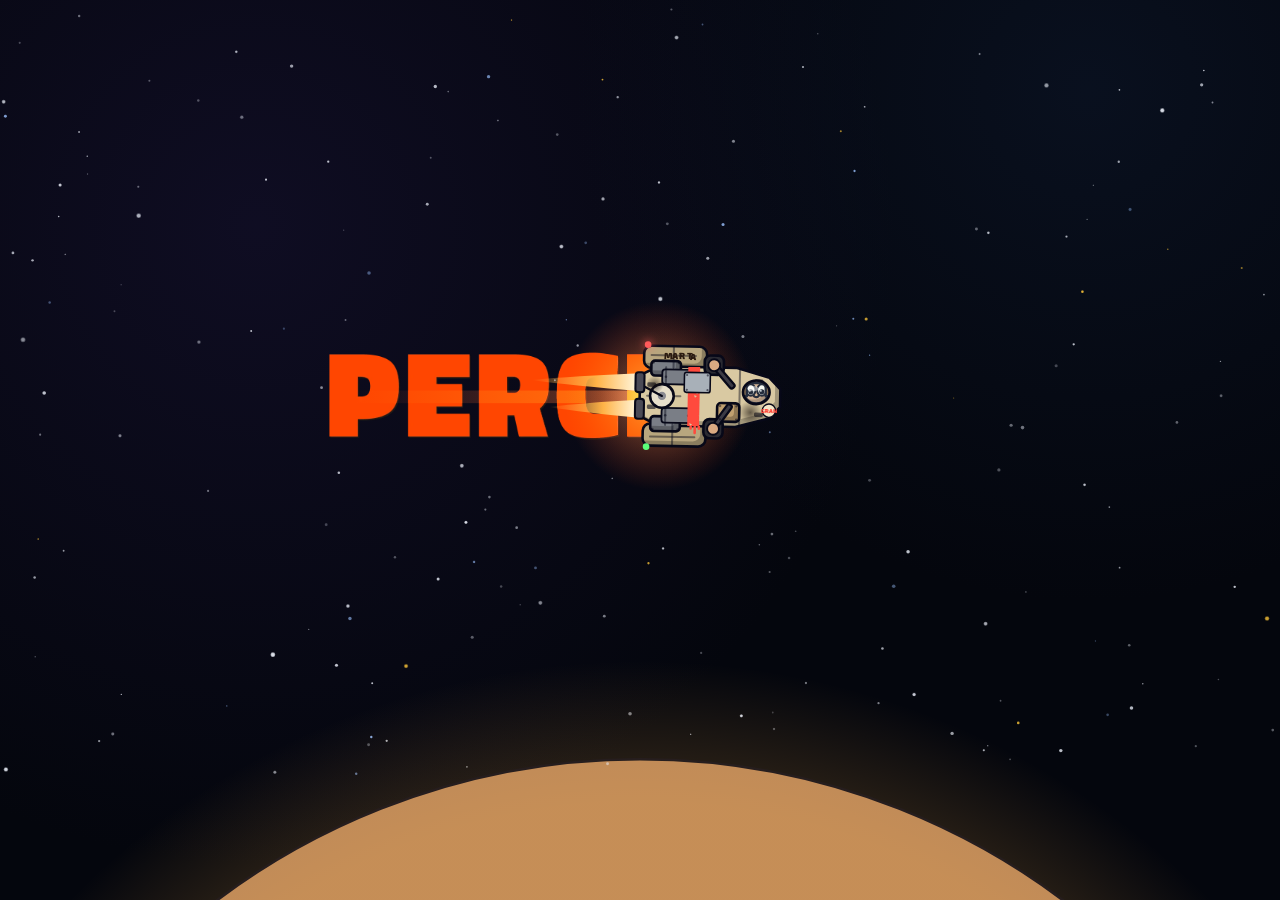
==== game/index.html @ 7ac541bc "HC playtest 2, G5: the commands bar, the time controls, the feed, quiet lines, status symbols Comman" ====
<meta charset="utf-8">
<meta name="viewport" content="width=device-width, initial-scale=1, maximum-scale=1, user-scalable=no, viewport-fit=cover">
<meta name="apple-mobile-web-app-capable" content="yes">
<meta name="mobile-web-app-capable" content="yes">
<meta name="apple-mobile-web-app-status-bar-style" content="black-translucent">
<meta name="theme-color" content="#04060d">
<meta name="apple-mobile-web-app-title" content="Star Rebellion">
<link rel="apple-touch-icon" href="icon-180.png">
<title>Star Rebellion</title>
<link rel="stylesheet" href="https://fonts.googleapis.com/css2?family=Bungee&family=Exo+2:wght@500;600;700;800&display=swap">
<style>
/* page furniture only; every scene is styled by ui/sr-theme.css, ui/sr-hud.css and ui/scenes.css */
:root{color-scheme:dark;}
html{height:100%;-webkit-text-size-adjust:100%;touch-action:manipulation;overscroll-behavior:none;}
body{height:100%;margin:0;background:var(--sr-void);color:var(--sr-text);font-family:var(--sr-font-ui);overflow:hidden;-webkit-tap-highlight-color:transparent;-webkit-touch-callout:none;}
[hidden]{display:none!important;}
canvas{-webkit-user-select:none;user-select:none;-webkit-touch-callout:none;}
.scene{box-sizing:border-box;padding:env(safe-area-inset-top) env(safe-area-inset-right) env(safe-area-inset-bottom) env(safe-area-inset-left);}
</style>
<link rel="stylesheet" href="ui/sr-theme.css">
<link rel="stylesheet" href="ui/sr-kit.css">
<link rel="stylesheet" href="ui/sr-report.css">
<link rel="stylesheet" href="ui/sr-personnel.css">
<link rel="stylesheet" href="ui/sr-comm.css">
<link rel="stylesheet" href="ui/sr-briefing.css">
<link rel="stylesheet" href="ui/sr-shipfile.css">
<link rel="stylesheet" href="ui/sr-intel.css">
<link rel="stylesheet" href="ui/sr-plan.css">
<link rel="stylesheet" href="ui/sr-hud.css">
<link rel="stylesheet" href="ui/scenes.css">
<link rel="stylesheet" href="ui/arena.css">
<body>
<svg xmlns="http://www.w3.org/2000/svg" width="0" height="0" style="position:absolute" aria-hidden="true" focusable="false"><symbol id="i-credits" viewBox="0 0 24 24"><path d="M12 2.5 20.5 7.25v9.5L12 21.5 3.5 16.75v-9.5Z" fill="none" stroke="currentColor" stroke-width="2.25" stroke-linecap="round" stroke-linejoin="round"/><path d="M12 7.5l3.2 4.5-3.2 4.5-3.2-4.5Z" fill="currentColor"/></symbol><symbol id="i-supplies" viewBox="0 0 24 24"><path d="M4 8h16v12H4Z" fill="none" stroke="currentColor" stroke-width="2.25" stroke-linecap="round" stroke-linejoin="round"/><path d="M4 8l2-4h12l2 4" fill="none" stroke="currentColor" stroke-width="2.25" stroke-linecap="round" stroke-linejoin="round"/><path d="M9.5 12h5" fill="none" stroke="currentColor" stroke-width="2.25" stroke-linecap="round" stroke-linejoin="round"/></symbol><symbol id="i-materials" viewBox="0 0 24 24"><path d="M8 3.5h8l4.25 8.5L16 20.5H8L3.75 12Z" fill="none" stroke="currentColor" stroke-width="2.25" stroke-linecap="round" stroke-linejoin="round"/><path d="M9 12a3 3 0 1 0 6 0a3 3 0 1 0 -6 0" fill="none" stroke="currentColor" stroke-width="2.25" stroke-linecap="round" stroke-linejoin="round"/></symbol><symbol id="i-fuel" viewBox="0 0 24 24"><path d="M12 3s6.5 6.6 6.5 11.2a6.5 6.5 0 0 1-13 0C5.5 9.6 12 3 12 3Z" fill="none" stroke="currentColor" stroke-width="2.25" stroke-linecap="round" stroke-linejoin="round"/><path d="M9.2 14.5a2.8 2.8 0 0 0 2.8 2.8" fill="none" stroke="currentColor" stroke-width="2.25" stroke-linecap="round" stroke-linejoin="round"/></symbol><symbol id="i-intel" viewBox="0 0 24 24"><path d="M12 2.75 20.5 12 12 21.25 3.5 12Z" fill="none" stroke="currentColor" stroke-width="2.25" stroke-linecap="round" stroke-linejoin="round"/><path d="M12 8.25 15.75 12 12 15.75 8.25 12Z" fill="currentColor"/></symbol><symbol id="i-revolution" viewBox="0 0 24 24"><path d="M6 21.5V3.5" fill="none" stroke="currentColor" stroke-width="2.25" stroke-linecap="round" stroke-linejoin="round"/><path d="M6 4h12.5l-3 4.25 3 4.25H6Z" fill="currentColor"/></symbol><symbol id="i-revflame" viewBox="0 0 24 24"><path d="M6 21.5V3.5" fill="none" stroke="currentColor" stroke-width="2.25" stroke-linecap="round" stroke-linejoin="round"/><path d="M6 4c2.6-.9 4.6.9 7.4 0l6-.6-3.1 2.9 4.1 1.6-4 1.6 2.6 3.1-5.6-.5C10.6 13 8.6 11.3 6 12.2Z" fill="currentColor"/><path d="M19.3 15.2a1 1 0 1 0 2 0a1 1 0 1 0 -2 0" fill="currentColor"/><path d="M16.900000000000002 17.4a0.7 0.7 0 1 0 1.4 0a0.7 0.7 0 1 0 -1.4 0" fill="currentColor"/></symbol><symbol id="i-day" viewBox="0 0 24 24"><path d="M4 6h16v14H4Z" fill="none" stroke="currentColor" stroke-width="2.25" stroke-linecap="round" stroke-linejoin="round"/><path d="M4 10.5h16" fill="none" stroke="currentColor" stroke-width="2.25" stroke-linecap="round" stroke-linejoin="round"/><path d="M8.5 3.5v5" fill="none" stroke="currentColor" stroke-width="2.25" stroke-linecap="round" stroke-linejoin="round"/><path d="M15.5 3.5v5" fill="none" stroke="currentColor" stroke-width="2.25" stroke-linecap="round" stroke-linejoin="round"/></symbol><symbol id="i-signal" viewBox="0 0 24 24"><path d="M10 12a2 2 0 1 0 4 0a2 2 0 1 0 -4 0" fill="none" stroke="currentColor" stroke-width="2.25" stroke-linecap="round" stroke-linejoin="round"/><path d="M8 8a5.6 5.6 0 0 0 0 8" fill="none" stroke="currentColor" stroke-width="2.25" stroke-linecap="round" stroke-linejoin="round"/><path d="M16 8a5.6 5.6 0 0 1 0 8" fill="none" stroke="currentColor" stroke-width="2.25" stroke-linecap="round" stroke-linejoin="round"/><path d="M5 5a9.9 9.9 0 0 0 0 14" fill="none" stroke="currentColor" stroke-width="2.25" stroke-linecap="round" stroke-linejoin="round"/><path d="M19 5a9.9 9.9 0 0 1 0 14" fill="none" stroke="currentColor" stroke-width="2.25" stroke-linecap="round" stroke-linejoin="round"/></symbol><symbol id="i-move" viewBox="0 0 24 24"><path d="M5 19 18 6" fill="none" stroke="currentColor" stroke-width="2.25" stroke-linecap="round" stroke-linejoin="round"/><path d="M10 5.5h8.5V14" fill="none" stroke="currentColor" stroke-width="2.25" stroke-linecap="round" stroke-linejoin="round"/></symbol><symbol id="i-sprint" viewBox="0 0 24 24"><path d="M4 6l6 6-6 6" fill="none" stroke="currentColor" stroke-width="2.25" stroke-linecap="round" stroke-linejoin="round"/><path d="M12 6l6 6-6 6" fill="none" stroke="currentColor" stroke-width="2.25" stroke-linecap="round" stroke-linejoin="round"/></symbol><symbol id="i-hold" viewBox="0 0 24 24"><path d="M2.5 12S6 6 12 6s9.5 6 9.5 6-3.5 6-9.5 6-9.5-6-9.5-6Z" fill="none" stroke="currentColor" stroke-width="2.25" stroke-linecap="round" stroke-linejoin="round"/><path d="M9.4 12a2.6 2.6 0 1 0 5.2 0a2.6 2.6 0 1 0 -5.2 0" fill="currentColor"/></symbol><symbol id="i-cover" viewBox="0 0 24 24"><path d="M12 3l7.5 3v5.5c0 4.8-3.2 8.3-7.5 9.9-4.3-1.6-7.5-5.1-7.5-9.9V6Z" fill="none" stroke="currentColor" stroke-width="2.25" stroke-linecap="round" stroke-linejoin="round"/><path d="M8.5 12.2l2.4 2.4 4.6-4.8" fill="none" stroke="currentColor" stroke-width="2.25" stroke-linecap="round" stroke-linejoin="round"/></symbol><symbol id="i-lockin" viewBox="0 0 24 24"><path d="M3.5 12a8.5 8.5 0 1 0 17.0 0a8.5 8.5 0 1 0 -17.0 0" fill="none" stroke="currentColor" stroke-width="2.25" stroke-linecap="round" stroke-linejoin="round"/><path d="M8 12a4 4 0 1 0 8 0a4 4 0 1 0 -8 0" fill="none" stroke="currentColor" stroke-width="2.25" stroke-linecap="round" stroke-linejoin="round"/><path d="M10.8 12a1.2 1.2 0 1 0 2.4 0a1.2 1.2 0 1 0 -2.4 0" fill="currentColor"/></symbol><symbol id="i-loot" viewBox="0 0 24 24"><path d="M8.5 8V6a3.5 3.5 0 0 1 7 0v2" fill="none" stroke="currentColor" stroke-width="2.25" stroke-linecap="round" stroke-linejoin="round"/><path d="M5 8h14l-1.2 12.5H6.2Z" fill="none" stroke="currentColor" stroke-width="2.25" stroke-linecap="round" stroke-linejoin="round"/></symbol><symbol id="i-work" viewBox="0 0 24 24"><path d="M14.7 3.4a5 5 0 0 0-4.5 6.9l-6.5 6.5a2.1 2.1 0 0 0 3 3l6.5-6.5a5 5 0 0 0 6.9-4.5l-3 3-2.8-.6-.6-2.8 3-3a5 5 0 0 0-2-.6Z" fill="none" stroke="currentColor" stroke-width="2.25" stroke-linecap="round" stroke-linejoin="round"/></symbol><symbol id="i-sneak" viewBox="0 0 24 24"><path d="M2.5 9.2c3.6-3.2 15.4-3.2 19 0v2.6c-2.1 4.6-5.5 6.2-9.5 6.2s-7.4-1.6-9.5-6.2Z" fill="none" stroke="currentColor" stroke-width="2.25" stroke-linecap="round" stroke-linejoin="round"/><path d="M6.4 11.6c.9-1.4 3.6-1.4 4.4 0-.9 1.2-3.5 1.2-4.4 0Z" fill="currentColor"/><path d="M13.2 11.6c.9-1.4 3.6-1.4 4.4 0-.9 1.2-3.5 1.2-4.4 0Z" fill="currentColor"/></symbol><symbol id="i-attack" viewBox="0 0 24 24"><path d="M5 12a7 7 0 1 0 14 0a7 7 0 1 0 -14 0" fill="none" stroke="currentColor" stroke-width="2.25" stroke-linecap="round" stroke-linejoin="round"/><path d="M12 2v5.5" fill="none" stroke="currentColor" stroke-width="2.25" stroke-linecap="round" stroke-linejoin="round"/><path d="M12 16.5V22" fill="none" stroke="currentColor" stroke-width="2.25" stroke-linecap="round" stroke-linejoin="round"/><path d="M2 12h5.5" fill="none" stroke="currentColor" stroke-width="2.25" stroke-linecap="round" stroke-linejoin="round"/><path d="M16.5 12H22" fill="none" stroke="currentColor" stroke-width="2.25" stroke-linecap="round" stroke-linejoin="round"/><path d="M10.6 12a1.4 1.4 0 1 0 2.8 0a1.4 1.4 0 1 0 -2.8 0" fill="currentColor"/></symbol><symbol id="i-grenade" viewBox="0 0 24 24"><path d="M5.5 14.5a6.5 6.5 0 1 0 13.0 0a6.5 6.5 0 1 0 -13.0 0" fill="none" stroke="currentColor" stroke-width="2.25" stroke-linecap="round" stroke-linejoin="round"/><path d="M10 8V5h4v3" fill="none" stroke="currentColor" stroke-width="2.25" stroke-linecap="round" stroke-linejoin="round"/><path d="M14 5.2l3.5-2.2" fill="none" stroke="currentColor" stroke-width="2.25" stroke-linecap="round" stroke-linejoin="round"/></symbol><symbol id="i-stim" viewBox="0 0 24 24"><path d="M15 3l6 6" fill="none" stroke="currentColor" stroke-width="2.25" stroke-linecap="round" stroke-linejoin="round"/><path d="M18 6l-9.5 9.5-3.5.5.5-3.5L15 3" fill="none" stroke="currentColor" stroke-width="2.25" stroke-linecap="round" stroke-linejoin="round"/><path d="M5 19l-2.5 2.5" fill="none" stroke="currentColor" stroke-width="2.25" stroke-linecap="round" stroke-linejoin="round"/><path d="M11 7.5l2 2" fill="none" stroke="currentColor" stroke-width="2.25" stroke-linecap="round" stroke-linejoin="round"/><path d="M9 9.5l2 2" fill="none" stroke="currentColor" stroke-width="2.25" stroke-linecap="round" stroke-linejoin="round"/></symbol><symbol id="i-clear" viewBox="0 0 24 24"><path d="M6 6l12 12" fill="none" stroke="currentColor" stroke-width="2.25" stroke-linecap="round" stroke-linejoin="round"/><path d="M18 6 6 18" fill="none" stroke="currentColor" stroke-width="2.25" stroke-linecap="round" stroke-linejoin="round"/></symbol><symbol id="i-execute" viewBox="0 0 24 24"><path d="M4 5.5l8.5 6.5L4 18.5Z" fill="currentColor"/><path d="M12.5 5.5 21 12l-8.5 6.5Z" fill="currentColor"/></symbol><symbol id="i-gun" viewBox="0 0 24 24"><path d="M2 10.2h13.6l2.6-1.7H22v3.4l-2.8 1H9.6l-2 4H4.4l1.2-4H2Z" fill="currentColor"/></symbol><symbol id="i-pistol" viewBox="0 0 24 24"><path d="M3 7.5h15v4h-5.5l-1.6 5.5H6.8l1.6-5.5H3Z" fill="currentColor"/></symbol><symbol id="i-plasma" viewBox="0 0 24 24"><path d="M13.5 2 4 14h7l-1.5 8L19 10h-7Z" fill="currentColor"/></symbol><symbol id="i-ballistic" viewBox="0 0 24 24"><path d="M6 21v-9.5L8 6l2 5.5V21Z" fill="none" stroke="currentColor" stroke-width="2.25" stroke-linecap="round" stroke-linejoin="round"/><path d="M14 21v-9.5L16 6l2 5.5V21Z" fill="none" stroke="currentColor" stroke-width="2.25" stroke-linecap="round" stroke-linejoin="round"/></symbol><symbol id="i-missile" viewBox="0 0 24 24"><path d="M4.5 19.5l2.6-5.8L16 4.8 20 4l-.8 4-8.9 8.9Z" fill="none" stroke="currentColor" stroke-width="2.25" stroke-linecap="round" stroke-linejoin="round"/><path d="M7.1 13.7 4 13l1.5-2.6 3.8.2" fill="none" stroke="currentColor" stroke-width="2.25" stroke-linecap="round" stroke-linejoin="round"/><path d="M10.3 16.9 11 20l2.6-1.5-.2-3.8" fill="none" stroke="currentColor" stroke-width="2.25" stroke-linecap="round" stroke-linejoin="round"/></symbol><symbol id="i-ship" viewBox="0 0 24 24"><path d="M12 2l8 18.5-8-4.2-8 4.2Z" fill="currentColor"/></symbol><symbol id="i-turret" viewBox="0 0 24 24"><path d="M4 20.5h16" fill="none" stroke="currentColor" stroke-width="2.25" stroke-linecap="round" stroke-linejoin="round"/><path d="M7 20.5v-4h10v4" fill="none" stroke="currentColor" stroke-width="2.25" stroke-linecap="round" stroke-linejoin="round"/><path d="M9 16.5v-3.5a3 3 0 0 1 6 0v3.5" fill="none" stroke="currentColor" stroke-width="2.25" stroke-linecap="round" stroke-linejoin="round"/><path d="M14 11.5l7-4" fill="none" stroke="currentColor" stroke-width="2.25" stroke-linecap="round" stroke-linejoin="round"/></symbol><symbol id="i-leave" viewBox="0 0 24 24"><path d="M10 4.5H5v15h5" fill="none" stroke="currentColor" stroke-width="2.25" stroke-linecap="round" stroke-linejoin="round"/><path d="M14 8l4 4-4 4" fill="none" stroke="currentColor" stroke-width="2.25" stroke-linecap="round" stroke-linejoin="round"/><path d="M18 12H9.5" fill="none" stroke="currentColor" stroke-width="2.25" stroke-linecap="round" stroke-linejoin="round"/></symbol><symbol id="i-enter" viewBox="0 0 24 24"><path d="M14 4.5h5v15h-5" fill="none" stroke="currentColor" stroke-width="2.25" stroke-linecap="round" stroke-linejoin="round"/><path d="M10 8l4 4-4 4" fill="none" stroke="currentColor" stroke-width="2.25" stroke-linecap="round" stroke-linejoin="round"/><path d="M14 12H4.5" fill="none" stroke="currentColor" stroke-width="2.25" stroke-linecap="round" stroke-linejoin="round"/></symbol><symbol id="i-switch" viewBox="0 0 24 24"><path d="M4 8h13" fill="none" stroke="currentColor" stroke-width="2.25" stroke-linecap="round" stroke-linejoin="round"/><path d="M14 4.5 17.5 8 14 11.5" fill="none" stroke="currentColor" stroke-width="2.25" stroke-linecap="round" stroke-linejoin="round"/><path d="M20 16H7" fill="none" stroke="currentColor" stroke-width="2.25" stroke-linecap="round" stroke-linejoin="round"/><path d="M10 12.5 6.5 16 10 19.5" fill="none" stroke="currentColor" stroke-width="2.25" stroke-linecap="round" stroke-linejoin="round"/></symbol><symbol id="i-vehicle" viewBox="0 0 24 24"><path d="M2.5 15.5V12l2.8-5h10.4l3 5h2.8v3.5Z" fill="none" stroke="currentColor" stroke-width="2.25" stroke-linecap="round" stroke-linejoin="round"/><path d="M5.3 12h13.4" fill="none" stroke="currentColor" stroke-width="2.25" stroke-linecap="round" stroke-linejoin="round"/><path d="M4.8 17a2.2 2.2 0 1 0 4.4 0a2.2 2.2 0 1 0 -4.4 0" fill="currentColor"/><path d="M14.8 17a2.2 2.2 0 1 0 4.4 0a2.2 2.2 0 1 0 -4.4 0" fill="currentColor"/></symbol><symbol id="i-unjam" viewBox="0 0 24 24"><path d="M5 13h10l3-2h2.5v3l-2 .8H10l-1.6 3H5.6l1-3H5Z" fill="none" stroke="currentColor" stroke-width="2.25" stroke-linecap="round" stroke-linejoin="round"/><path d="M8 4l1.5 3" fill="none" stroke="currentColor" stroke-width="2.25" stroke-linecap="round" stroke-linejoin="round"/><path d="M12.5 3v3.5" fill="none" stroke="currentColor" stroke-width="2.25" stroke-linecap="round" stroke-linejoin="round"/><path d="M17 4l-1.5 3" fill="none" stroke="currentColor" stroke-width="2.25" stroke-linecap="round" stroke-linejoin="round"/></symbol><symbol id="i-hack" viewBox="0 0 24 24"><path d="M3 5h18v12H3Z" fill="none" stroke="currentColor" stroke-width="2.25" stroke-linecap="round" stroke-linejoin="round"/><path d="M7 9.5l2.5 2L7 13.5" fill="none" stroke="currentColor" stroke-width="2.25" stroke-linecap="round" stroke-linejoin="round"/><path d="M11.5 13.5H15" fill="none" stroke="currentColor" stroke-width="2.25" stroke-linecap="round" stroke-linejoin="round"/><path d="M8.5 20.5h7" fill="none" stroke="currentColor" stroke-width="2.25" stroke-linecap="round" stroke-linejoin="round"/></symbol><symbol id="i-firesupport" viewBox="0 0 24 24"><path d="M5.5 13a6.5 6.5 0 1 0 13.0 0a6.5 6.5 0 1 0 -13.0 0" fill="none" stroke="currentColor" stroke-width="2.25" stroke-linecap="round" stroke-linejoin="round"/><path d="M12 9.5v7" fill="none" stroke="currentColor" stroke-width="2.25" stroke-linecap="round" stroke-linejoin="round"/><path d="M8.5 13h7" fill="none" stroke="currentColor" stroke-width="2.25" stroke-linecap="round" stroke-linejoin="round"/><path d="M12 1.5l1 2.6 2.6 1-2.6 1-1 2.6-1-2.6-2.6-1 2.6-1Z" fill="currentColor"/></symbol><symbol id="i-extract" viewBox="0 0 24 24"><path d="M12 21V8" fill="none" stroke="currentColor" stroke-width="2.25" stroke-linecap="round" stroke-linejoin="round"/><path d="M7 12.5l5-5 5 5" fill="none" stroke="currentColor" stroke-width="2.25" stroke-linecap="round" stroke-linejoin="round"/><path d="M5 3.5h14" fill="none" stroke="currentColor" stroke-width="2.25" stroke-linecap="round" stroke-linejoin="round"/></symbol><symbol id="i-targetlock" viewBox="0 0 24 24"><path d="M3.5 8.5v-5h5" fill="none" stroke="currentColor" stroke-width="2.25" stroke-linecap="round" stroke-linejoin="round"/><path d="M15.5 3.5h5v5" fill="none" stroke="currentColor" stroke-width="2.25" stroke-linecap="round" stroke-linejoin="round"/><path d="M20.5 15.5v5h-5" fill="none" stroke="currentColor" stroke-width="2.25" stroke-linecap="round" stroke-linejoin="round"/><path d="M8.5 20.5h-5v-5" fill="none" stroke="currentColor" stroke-width="2.25" stroke-linecap="round" stroke-linejoin="round"/><path d="M12 7.5 16.5 12 12 16.5 7.5 12Z" fill="currentColor"/></symbol><symbol id="i-evade" viewBox="0 0 24 24"><path d="M3 18l4-6 4 3 4-8 3 4 3-3" fill="none" stroke="currentColor" stroke-width="2.25" stroke-linecap="round" stroke-linejoin="round"/></symbol><symbol id="i-angle" viewBox="0 0 24 24"><path d="M12 3l7.5 3v5.5c0 4.8-3.2 8.3-7.5 9.9-4.3-1.6-7.5-5.1-7.5-9.9V6Z" fill="none" stroke="currentColor" stroke-width="2.25" stroke-linecap="round" stroke-linejoin="round"/><path d="M8.5 12a3.5 3.5 0 0 1 6.2-2.2" fill="none" stroke="currentColor" stroke-width="2.25" stroke-linecap="round" stroke-linejoin="round"/><path d="M14.9 7.5v2.6h-2.6" fill="none" stroke="currentColor" stroke-width="2.25" stroke-linecap="round" stroke-linejoin="round"/></symbol><symbol id="i-boost" viewBox="0 0 24 24"><path d="M12 3l7.5 3v5.5c0 4.8-3.2 8.3-7.5 9.9-4.3-1.6-7.5-5.1-7.5-9.9V6Z" fill="none" stroke="currentColor" stroke-width="2.25" stroke-linecap="round" stroke-linejoin="round"/><path d="M12 8.5v7" fill="none" stroke="currentColor" stroke-width="2.25" stroke-linecap="round" stroke-linejoin="round"/><path d="M8.5 12h7" fill="none" stroke="currentColor" stroke-width="2.25" stroke-linecap="round" stroke-linejoin="round"/></symbol><symbol id="i-patch" viewBox="0 0 24 24"><path d="M4.6 13.9 13.9 4.6a3.3 3.3 0 0 1 4.7 0l.8.8a3.3 3.3 0 0 1 0 4.7l-9.3 9.3a3.3 3.3 0 0 1-4.7 0l-.8-.8a3.3 3.3 0 0 1 0-4.7Z" fill="none" stroke="currentColor" stroke-width="2.25" stroke-linecap="round" stroke-linejoin="round"/><path d="M10 10h.01" fill="none" stroke="currentColor" stroke-width="2.25" stroke-linecap="round" stroke-linejoin="round"/><path d="M14 14h.01" fill="none" stroke="currentColor" stroke-width="2.25" stroke-linecap="round" stroke-linejoin="round"/><path d="M12 12h.01" fill="none" stroke="currentColor" stroke-width="2.25" stroke-linecap="round" stroke-linejoin="round"/></symbol><symbol id="i-roll" viewBox="0 0 24 24"><path d="M3.5 12a8.5 4 0 1 0 17 0" fill="none" stroke="currentColor" stroke-width="2.25" stroke-linecap="round" stroke-linejoin="round"/><path d="M20.5 12a8.5 4 0 0 0-14-3" fill="none" stroke="currentColor" stroke-width="2.25" stroke-linecap="round" stroke-linejoin="round"/><path d="M5 6.5l1.5 2.6 2.8-.8" fill="none" stroke="currentColor" stroke-width="2.25" stroke-linecap="round" stroke-linejoin="round"/><path d="M12 9.5 14.5 12 12 14.5 9.5 12Z" fill="currentColor"/></symbol><symbol id="i-pass" viewBox="0 0 24 24"><path d="M6 5v14" fill="none" stroke="currentColor" stroke-width="2.25" stroke-linecap="round" stroke-linejoin="round"/><path d="M10 5l9 7-9 7Z" fill="none" stroke="currentColor" stroke-width="2.25" stroke-linecap="round" stroke-linejoin="round"/></symbol><symbol id="i-people" viewBox="0 0 24 24"><path d="M5.8 8a3.2 3.2 0 1 0 6.4 0a3.2 3.2 0 1 0 -6.4 0" fill="none" stroke="currentColor" stroke-width="2.25" stroke-linecap="round" stroke-linejoin="round"/><path d="M3 19.5c.6-3.6 3-5.5 6-5.5s5.4 1.9 6 5.5" fill="none" stroke="currentColor" stroke-width="2.25" stroke-linecap="round" stroke-linejoin="round"/><path d="M15.5 4.9a3.2 3.2 0 0 1 0 6.2" fill="none" stroke="currentColor" stroke-width="2.25" stroke-linecap="round" stroke-linejoin="round"/><path d="M17 14.2c2.2.6 3.6 2.4 4 5.3" fill="none" stroke="currentColor" stroke-width="2.25" stroke-linecap="round" stroke-linejoin="round"/></symbol><symbol id="i-dial" viewBox="0 0 24 24"><path d="M12 20V8" fill="none" stroke="currentColor" stroke-width="2.25" stroke-linecap="round" stroke-linejoin="round"/><path d="M7.5 12 12 7.5 16.5 12" fill="none" stroke="currentColor" stroke-width="2.25" stroke-linecap="round" stroke-linejoin="round"/><path d="M5 20a7 7 0 0 1 2-5" fill="none" stroke="currentColor" stroke-width="2.25" stroke-linecap="round" stroke-linejoin="round"/><path d="M19 20a7 7 0 0 0-2-5" fill="none" stroke="currentColor" stroke-width="2.25" stroke-linecap="round" stroke-linejoin="round"/></symbol><symbol id="i-cool" viewBox="0 0 24 24"><path d="M12 3v18" fill="none" stroke="currentColor" stroke-width="2.25" stroke-linecap="round" stroke-linejoin="round"/><path d="M4.2 7.5l15.6 9" fill="none" stroke="currentColor" stroke-width="2.25" stroke-linecap="round" stroke-linejoin="round"/><path d="M4.2 16.5l15.6-9" fill="none" stroke="currentColor" stroke-width="2.25" stroke-linecap="round" stroke-linejoin="round"/><path d="M9.5 4.5 12 7l2.5-2.5" fill="none" stroke="currentColor" stroke-width="2.25" stroke-linecap="round" stroke-linejoin="round"/><path d="M9.5 19.5 12 17l2.5 2.5" fill="none" stroke="currentColor" stroke-width="2.25" stroke-linecap="round" stroke-linejoin="round"/></symbol><symbol id="i-panic" viewBox="0 0 24 24"><path d="M12 3.2 21.8 20H2.2Z" fill="none" stroke="currentColor" stroke-width="2.25" stroke-linecap="round" stroke-linejoin="round"/><path d="M12 9.5v4.5" fill="none" stroke="currentColor" stroke-width="2.25" stroke-linecap="round" stroke-linejoin="round"/><path d="M12 17.2h.01" fill="none" stroke="currentColor" stroke-width="2.25" stroke-linecap="round" stroke-linejoin="round"/></symbol><symbol id="i-eye" viewBox="0 0 24 24"><path d="M2.5 12S6 5.8 12 5.8 21.5 12 21.5 12 18 18.2 12 18.2 2.5 12 2.5 12Z" fill="none" stroke="currentColor" stroke-width="2.25" stroke-linecap="round" stroke-linejoin="round"/><path d="M9.2 12a2.8 2.8 0 1 0 5.6 0a2.8 2.8 0 1 0 -5.6 0" fill="none" stroke="currentColor" stroke-width="2.25" stroke-linecap="round" stroke-linejoin="round"/></symbol><symbol id="i-heart" viewBox="0 0 24 24"><path d="M12 20.2s-8.2-5-8.2-10.8A4.6 4.6 0 0 1 12 7a4.6 4.6 0 0 1 8.2 2.4c0 5.8-8.2 10.8-8.2 10.8Z" fill="none" stroke="currentColor" stroke-width="2.25" stroke-linecap="round" stroke-linejoin="round"/></symbol><symbol id="i-skull" viewBox="0 0 24 24"><path d="M4.8 11a7.2 7.2 0 1 1 14.4 0v4.2h-3V19H7.8v-3.8h-3Z" fill="none" stroke="currentColor" stroke-width="2.25" stroke-linecap="round" stroke-linejoin="round"/><path d="M9 11.2h.01" fill="none" stroke="currentColor" stroke-width="2.25" stroke-linecap="round" stroke-linejoin="round"/><path d="M15 11.2h.01" fill="none" stroke="currentColor" stroke-width="2.25" stroke-linecap="round" stroke-linejoin="round"/><path d="M11 19v-2" fill="none" stroke="currentColor" stroke-width="2.25" stroke-linecap="round" stroke-linejoin="round"/><path d="M13 19v-2" fill="none" stroke="currentColor" stroke-width="2.25" stroke-linecap="round" stroke-linejoin="round"/></symbol><symbol id="i-star" viewBox="0 0 24 24"><path d="M12 2.8l2.8 5.9 6.4.8-4.7 4.4 1.2 6.4L12 17.2l-5.7 3.1 1.2-6.4-4.7-4.4 6.4-.8Z" fill="none" stroke="currentColor" stroke-width="2.25" stroke-linecap="round" stroke-linejoin="round"/></symbol><symbol id="i-lock" viewBox="0 0 24 24"><path d="M5.5 11h13v10h-13Z" fill="none" stroke="currentColor" stroke-width="2.25" stroke-linecap="round" stroke-linejoin="round"/><path d="M8.5 11V8a3.5 3.5 0 0 1 7 0v3" fill="none" stroke="currentColor" stroke-width="2.25" stroke-linecap="round" stroke-linejoin="round"/></symbol><symbol id="i-check" viewBox="0 0 24 24"><path d="M4 12.5l5 5L20 6.5" fill="none" stroke="currentColor" stroke-width="2.25" stroke-linecap="round" stroke-linejoin="round"/></symbol><symbol id="i-sword" viewBox="0 0 24 24"><path d="M20 4 9.5 14.5" fill="none" stroke="currentColor" stroke-width="2.25" stroke-linecap="round" stroke-linejoin="round"/><path d="M20 4h-4.5" fill="none" stroke="currentColor" stroke-width="2.25" stroke-linecap="round" stroke-linejoin="round"/><path d="M20 4v4.5" fill="none" stroke="currentColor" stroke-width="2.25" stroke-linecap="round" stroke-linejoin="round"/><path d="M6 11.5l6.5 6.5" fill="none" stroke="currentColor" stroke-width="2.25" stroke-linecap="round" stroke-linejoin="round"/><path d="M8.2 15.8 4 20" fill="none" stroke="currentColor" stroke-width="2.25" stroke-linecap="round" stroke-linejoin="round"/></symbol><symbol id="i-shield" viewBox="0 0 24 24"><path d="M12 3l7.5 3v5.5c0 4.8-3.2 8.3-7.5 9.9-4.3-1.6-7.5-5.1-7.5-9.9V6Z" fill="none" stroke="currentColor" stroke-width="2.25" stroke-linecap="round" stroke-linejoin="round"/></symbol><symbol id="i-d20" viewBox="0 0 24 24"><path d="M12 2.5 20.5 7.3v9.4L12 21.5 3.5 16.7V7.3Z" fill="none" stroke="currentColor" stroke-width="2.25" stroke-linecap="round" stroke-linejoin="round"/><path d="M12 2.5 7.5 15h9Z" fill="none" stroke="currentColor" stroke-width="2.25" stroke-linecap="round" stroke-linejoin="round"/><path d="M3.5 7.3 7.5 15 3.5 16.7" fill="none" stroke="currentColor" stroke-width="2.25" stroke-linecap="round" stroke-linejoin="round"/><path d="M20.5 7.3 16.5 15l4 1.7" fill="none" stroke="currentColor" stroke-width="2.25" stroke-linecap="round" stroke-linejoin="round"/><path d="M7.5 15 12 21.5 16.5 15" fill="none" stroke="currentColor" stroke-width="2.25" stroke-linecap="round" stroke-linejoin="round"/></symbol><symbol id="i-soldier" viewBox="0 0 24 24"><path d="M5 13.5a7 7 0 0 1 14 0" fill="none" stroke="currentColor" stroke-width="2.25" stroke-linecap="round" stroke-linejoin="round"/><path d="M3.5 13.5h17" fill="none" stroke="currentColor" stroke-width="2.25" stroke-linecap="round" stroke-linejoin="round"/><path d="M8 13.5v3.5a4 4 0 0 0 8 0v-3.5" fill="none" stroke="currentColor" stroke-width="2.25" stroke-linecap="round" stroke-linejoin="round"/></symbol><symbol id="i-pilot" viewBox="0 0 24 24"><path d="M5 14a7 7 0 0 1 14 0v4.5H5Z" fill="none" stroke="currentColor" stroke-width="2.25" stroke-linecap="round" stroke-linejoin="round"/><path d="M8.5 11.5h7" fill="none" stroke="currentColor" stroke-width="2.25" stroke-linecap="round" stroke-linejoin="round"/><path d="M2.5 11l2.5 1" fill="none" stroke="currentColor" stroke-width="2.25" stroke-linecap="round" stroke-linejoin="round"/><path d="M21.5 11l-2.5 1" fill="none" stroke="currentColor" stroke-width="2.25" stroke-linecap="round" stroke-linejoin="round"/></symbol><symbol id="i-support" viewBox="0 0 24 24"><path d="M4.5 14v-2a7.5 7.5 0 0 1 15 0v2" fill="none" stroke="currentColor" stroke-width="2.25" stroke-linecap="round" stroke-linejoin="round"/><path d="M4.5 14h3v5.5h-3Z" fill="none" stroke="currentColor" stroke-width="2.25" stroke-linecap="round" stroke-linejoin="round"/><path d="M16.5 14h3v5.5h-3Z" fill="none" stroke="currentColor" stroke-width="2.25" stroke-linecap="round" stroke-linejoin="round"/><path d="M19.5 19.5c0 1.5-2 2.5-5 2.5" fill="none" stroke="currentColor" stroke-width="2.25" stroke-linecap="round" stroke-linejoin="round"/></symbol><symbol id="i-marine" viewBox="0 0 24 24"><path d="M12 3l7.5 3v5.5c0 4.8-3.2 8.3-7.5 9.9-4.3-1.6-7.5-5.1-7.5-9.9V6Z" fill="none" stroke="currentColor" stroke-width="2.25" stroke-linecap="round" stroke-linejoin="round"/><path d="M8 10.5h8v3H8Z" fill="none" stroke="currentColor" stroke-width="2.25" stroke-linecap="round" stroke-linejoin="round"/></symbol><symbol id="i-galaxy" viewBox="0 0 24 24"><path d="M7 12a5 5 0 1 0 10 0a5 5 0 1 0 -10 0" fill="none" stroke="currentColor" stroke-width="2.25" stroke-linecap="round" stroke-linejoin="round"/><path d="M5.3 8.6C2.8 9.8 1.6 11.3 2.2 12.5c1 2 6.4 1.4 12-1.4S23 4.9 22 2.9c-.5-1-2.2-1.2-4.4-.6" fill="none" stroke="currentColor" stroke-width="2.25" stroke-linecap="round" stroke-linejoin="round"/></symbol><symbol id="i-missions" viewBox="0 0 24 24"><path d="M6.5 4.5h11v17h-11Z" fill="none" stroke="currentColor" stroke-width="2.25" stroke-linecap="round" stroke-linejoin="round"/><path d="M9.5 2.5h5v3.5h-5Z" fill="none" stroke="currentColor" stroke-width="2.25" stroke-linecap="round" stroke-linejoin="round"/><path d="M9.5 11h5" fill="none" stroke="currentColor" stroke-width="2.25" stroke-linecap="round" stroke-linejoin="round"/><path d="M9.5 15h5" fill="none" stroke="currentColor" stroke-width="2.25" stroke-linecap="round" stroke-linejoin="round"/></symbol><symbol id="i-base" viewBox="0 0 24 24"><path d="M3.5 11 12 4l8.5 7v10h-17Z" fill="none" stroke="currentColor" stroke-width="2.25" stroke-linecap="round" stroke-linejoin="round"/><path d="M10 21v-5.5h4V21" fill="none" stroke="currentColor" stroke-width="2.25" stroke-linecap="round" stroke-linejoin="round"/></symbol><symbol id="i-hangar" viewBox="0 0 24 24"><path d="M3 20.5V11a9 9 0 0 1 18 0v9.5" fill="none" stroke="currentColor" stroke-width="2.25" stroke-linecap="round" stroke-linejoin="round"/><path d="M1.5 20.5h21" fill="none" stroke="currentColor" stroke-width="2.25" stroke-linecap="round" stroke-linejoin="round"/><path d="M8 20.5V15h8v5.5" fill="none" stroke="currentColor" stroke-width="2.25" stroke-linecap="round" stroke-linejoin="round"/></symbol><symbol id="i-zoomin" viewBox="0 0 24 24"><path d="M3.5 10.5a7 7 0 1 0 14 0a7 7 0 1 0 -14 0" fill="none" stroke="currentColor" stroke-width="2.25" stroke-linecap="round" stroke-linejoin="round"/><path d="M20.5 20.5 15.5 15.5" fill="none" stroke="currentColor" stroke-width="2.25" stroke-linecap="round" stroke-linejoin="round"/><path d="M7.5 10.5h6" fill="none" stroke="currentColor" stroke-width="2.25" stroke-linecap="round" stroke-linejoin="round"/><path d="M10.5 7.5v6" fill="none" stroke="currentColor" stroke-width="2.25" stroke-linecap="round" stroke-linejoin="round"/></symbol><symbol id="i-zoomout" viewBox="0 0 24 24"><path d="M3.5 10.5a7 7 0 1 0 14 0a7 7 0 1 0 -14 0" fill="none" stroke="currentColor" stroke-width="2.25" stroke-linecap="round" stroke-linejoin="round"/><path d="M20.5 20.5 15.5 15.5" fill="none" stroke="currentColor" stroke-width="2.25" stroke-linecap="round" stroke-linejoin="round"/><path d="M7.5 10.5h6" fill="none" stroke="currentColor" stroke-width="2.25" stroke-linecap="round" stroke-linejoin="round"/></symbol><symbol id="i-fit" viewBox="0 0 24 24"><path d="M4 9V4h5" fill="none" stroke="currentColor" stroke-width="2.25" stroke-linecap="round" stroke-linejoin="round"/><path d="M15 4h5v5" fill="none" stroke="currentColor" stroke-width="2.25" stroke-linecap="round" stroke-linejoin="round"/><path d="M20 15v5h-5" fill="none" stroke="currentColor" stroke-width="2.25" stroke-linecap="round" stroke-linejoin="round"/><path d="M9 20H4v-5" fill="none" stroke="currentColor" stroke-width="2.25" stroke-linecap="round" stroke-linejoin="round"/></symbol><symbol id="i-follow" viewBox="0 0 24 24"><path d="M2.5 7h12v10h-12Z" fill="none" stroke="currentColor" stroke-width="2.25" stroke-linecap="round" stroke-linejoin="round"/><path d="M14.5 10.5l7-3.5v10l-7-3.5" fill="none" stroke="currentColor" stroke-width="2.25" stroke-linecap="round" stroke-linejoin="round"/></symbol><symbol id="i-soundon" viewBox="0 0 24 24"><path d="M3.5 9h4l5-4v14l-5-4h-4Z" fill="none" stroke="currentColor" stroke-width="2.25" stroke-linecap="round" stroke-linejoin="round"/><path d="M16.2 8.8a4.6 4.6 0 0 1 0 6.4" fill="none" stroke="currentColor" stroke-width="2.25" stroke-linecap="round" stroke-linejoin="round"/><path d="M18.8 6.2a8.3 8.3 0 0 1 0 11.6" fill="none" stroke="currentColor" stroke-width="2.25" stroke-linecap="round" stroke-linejoin="round"/></symbol><symbol id="i-soundoff" viewBox="0 0 24 24"><path d="M3.5 9h4l5-4v14l-5-4h-4Z" fill="none" stroke="currentColor" stroke-width="2.25" stroke-linecap="round" stroke-linejoin="round"/><path d="M16.5 9.5l5 5" fill="none" stroke="currentColor" stroke-width="2.25" stroke-linecap="round" stroke-linejoin="round"/><path d="M21.5 9.5l-5 5" fill="none" stroke="currentColor" stroke-width="2.25" stroke-linecap="round" stroke-linejoin="round"/></symbol><symbol id="i-menu" viewBox="0 0 24 24"><path d="M4 6.5h16" fill="none" stroke="currentColor" stroke-width="2.25" stroke-linecap="round" stroke-linejoin="round"/><path d="M4 12h16" fill="none" stroke="currentColor" stroke-width="2.25" stroke-linecap="round" stroke-linejoin="round"/><path d="M4 17.5h16" fill="none" stroke="currentColor" stroke-width="2.25" stroke-linecap="round" stroke-linejoin="round"/></symbol><symbol id="i-help" viewBox="0 0 24 24"><path d="M3 12a9 9 0 1 0 18 0a9 9 0 1 0 -18 0" fill="none" stroke="currentColor" stroke-width="2.25" stroke-linecap="round" stroke-linejoin="round"/><path d="M9.4 9.4a2.6 2.6 0 1 1 3.6 2.4c-.6.3-1 .9-1 1.6v.6" fill="none" stroke="currentColor" stroke-width="2.25" stroke-linecap="round" stroke-linejoin="round"/><path d="M12 17.2h.01" fill="none" stroke="currentColor" stroke-width="2.25" stroke-linecap="round" stroke-linejoin="round"/></symbol><symbol id="i-restart" viewBox="0 0 24 24"><path d="M4.5 12a7.5 7.5 0 1 0 2.2-5.3" fill="none" stroke="currentColor" stroke-width="2.25" stroke-linecap="round" stroke-linejoin="round"/><path d="M4.5 3.5v4.5H9" fill="none" stroke="currentColor" stroke-width="2.25" stroke-linecap="round" stroke-linejoin="round"/></symbol><symbol id="i-debug" viewBox="0 0 24 24"><path d="M8 8.5a4 4 0 0 1 8 0V16a4 4 0 0 1-8 0Z" fill="none" stroke="currentColor" stroke-width="2.25" stroke-linecap="round" stroke-linejoin="round"/><path d="M3.5 12.5H8" fill="none" stroke="currentColor" stroke-width="2.25" stroke-linecap="round" stroke-linejoin="round"/><path d="M16 12.5h4.5" fill="none" stroke="currentColor" stroke-width="2.25" stroke-linecap="round" stroke-linejoin="round"/><path d="M4.5 7l3.5 2" fill="none" stroke="currentColor" stroke-width="2.25" stroke-linecap="round" stroke-linejoin="round"/><path d="M19.5 7 16 9" fill="none" stroke="currentColor" stroke-width="2.25" stroke-linecap="round" stroke-linejoin="round"/><path d="M4.5 19l3.5-2.2" fill="none" stroke="currentColor" stroke-width="2.25" stroke-linecap="round" stroke-linejoin="round"/><path d="M19.5 19 16 16.8" fill="none" stroke="currentColor" stroke-width="2.25" stroke-linecap="round" stroke-linejoin="round"/></symbol><symbol id="i-comms" viewBox="0 0 24 24"><path d="M3.5 4.5h17v11.5h-10l-6 4.5Z" fill="none" stroke="currentColor" stroke-width="2.25" stroke-linecap="round" stroke-linejoin="round"/></symbol><symbol id="i-chevron" viewBox="0 0 24 24"><path d="M9 5l7 7-7 7" fill="none" stroke="currentColor" stroke-width="2.25" stroke-linecap="round" stroke-linejoin="round"/></symbol><symbol id="i-back" viewBox="0 0 24 24"><path d="M15 5l-7 7 7 7" fill="none" stroke="currentColor" stroke-width="2.25" stroke-linecap="round" stroke-linejoin="round"/></symbol></svg>
<div class="scene sr-app sr-root" id="sc-base">
<div class="sr-shell has-revhub">
  <header class="sr-topbar sr-topbar--hub">
    <div class="sr-topbar__side">
      <div class="sr-topbar__id"><div class="sr-topbar__title">Haven Rock</div><div class="sr-topbar__sub">Hidden base</div></div>
      <div class="sr-resbar">
        <span class="sr-res sr-res--credits" id="resCW" title="Credits"><span class="sr-res__ico"><svg class="sr-ico"><use href="#i-credits"/></svg></span><span class="sr-res__txt"><span class="sr-res__val" id="resC">0</span><span class="sr-res__lbl">Credits</span></span></span>
        <span class="sr-res sr-res--supplies" id="resSW" title="Supplies — food, medicine, morale"><span class="sr-res__ico"><svg class="sr-ico"><use href="#i-supplies"/></svg></span><span class="sr-res__txt"><span class="sr-res__val" id="resS">0</span><span class="sr-res__lbl">Supplies</span></span></span>
      </div>
    </div>
    <div class="sr-revhub" id="revHub" style="--p:0" tabindex="0" aria-label="Revolution Level 1"><span class="sr-revhub__ring"></span><span class="sr-revhub__core"><svg class="sr-ico"><use href="#i-revflame"/></svg><span class="sr-revhub__lvl" id="revNum">I</span><span class="sr-revhub__lbl">REV</span></span><span class="sr-revhub__tip" id="revTip"></span></div>
    <div class="sr-topbar__side">
      <div class="sr-resbar">
        <span class="sr-res sr-res--materials" id="resMW" title="Materials — build and repair"><span class="sr-res__ico"><svg class="sr-ico"><use href="#i-materials"/></svg></span><span class="sr-res__txt"><span class="sr-res__val" id="resM">0</span><span class="sr-res__lbl">Materials</span></span></span>
        <span class="sr-res sr-res--fuel" id="resFW" title="Fuel — burned by every sortie"><span class="sr-res__ico"><svg class="sr-ico"><use href="#i-fuel"/></svg></span><span class="sr-res__txt"><span class="sr-res__val" id="resF">0</span><span class="sr-res__lbl">Fuel</span></span></span>
        <span class="sr-res sr-res--intel" id="resIW" title="Intel — spend it to scout worlds; the reserve is our early warning"><span class="sr-res__ico"><svg class="sr-ico"><use href="#i-intel"/></svg></span><span class="sr-res__txt"><span class="sr-res__val" id="resI">0</span><span class="sr-res__lbl">Intel</span></span></span>
      </div>
      <div class="sr-topbar__tools">
        <span class="sr-day"><svg class="sr-ico"><use href="#i-day"/></svg>Day <b id="dayLbl">1</b></span>
        <button class="sr-btn sr-btn--icon sr-desk-only" id="soundBtn" aria-label="Sound on" title="Sound on"><svg class="sr-ico"><use href="#i-soundon"/></svg></button>
        <button class="sr-btn sr-btn--icon" id="menuBtn" aria-label="Menu" aria-haspopup="true" aria-expanded="false"><svg class="sr-ico"><use href="#i-menu"/></svg></button>
        <div class="sr-menu" id="baseMenu" role="menu" hidden>
          <button class="sr-menu__item" id="menuNews" role="menuitem"><svg class="sr-ico"><use href="#i-comms"/></svg>All news</button>
          <button class="sr-menu__item" id="menuSound" role="menuitem"><svg class="sr-ico"><use href="#i-soundon"/></svg><span>Sound: on</span></button>
          <button class="sr-menu__item" id="menuShake" role="menuitem"><svg class="sr-ico"><use href="#i-fit"/></svg><span>Screen shake: on</span></button>
          <button class="sr-menu__item" id="menuGore" role="menuitem"><svg class="sr-ico"><use href="#i-heart"/></svg><span>Blood: on</span></button>
          <button class="sr-menu__item" id="menuPro" role="menuitem" hidden><svg class="sr-ico"><use href="#i-debug"/></svg><span>Debug: Prologue</span></button>
          <div class="sr-menu__sep"></div>
          <button class="sr-menu__item sr-menu__item--danger" id="restartBtn" role="menuitem"><svg class="sr-ico"><use href="#i-restart"/></svg><span>Restart</span></button>
        </div>
      </div>
    </div>
  </header>
  <div class="sr-stage">
    <canvas id="cv"></canvas>
    <div class="kit-view ar-view" id="arView" hidden>
      <div class="ar-body">
        <div class="ar-dossier" id="arDossier"></div>
        <div class="ar-main" id="arMain"></div>
      </div>
    </div>
    <div class="kit-view bf-stage" id="msView" hidden>
      <div class="bf-board" id="msBoard"></div>
      <div class="bf-holo" id="msHolo"></div>
    </div>
    <div class="kit-view in-stage" id="inView" hidden></div>
    <div class="kit-view bm-view" id="bmView" hidden>
      <div class="bm-stall" id="bmStall"></div>
    </div>
    <div class="sr-slot-tl">
      <div class="sr-window sr-window--sm bs-dock" id="roomViewBar" hidden></div>
      <div id="gxDock" hidden></div>
    </div>
    <div class="sr-slot-tc">
      <div class="sr-tabs" role="tablist">
        <button class="sr-tab" id="navBase" role="tab" aria-selected="true"><svg class="sr-ico"><use href="#i-base"/></svg>Base</button>
        <button class="sr-tab" id="navSources" role="tab" aria-selected="false"><svg class="sr-ico"><use href="#i-galaxy"/></svg>Galaxy<span class="sr-badge" id="srcBadge" hidden>0</span></button>
        <button class="sr-tab" id="navMissions" role="tab" aria-selected="false"><svg class="sr-ico"><use href="#i-missions"/></svg>Missions<span class="sr-badge" id="misBadge" hidden>0</span></button>
        <button class="sr-tab" id="navIntel" role="tab" aria-selected="false"><svg class="sr-ico"><use href="#i-eye"/></svg>Intelligence<span class="sr-badge" id="inBadge" hidden>0</span></button>
        <button class="sr-tab" id="navArsenal" role="tab" aria-selected="false"><svg class="sr-ico"><use href="#i-loot"/></svg>Arsenal</button>
        <button class="sr-tab" id="navMarket" role="tab" aria-selected="false"><svg class="sr-ico"><use href="#i-credits"/></svg><span class="nav-market-l">Black Market</span><span class="nav-market-s">Market</span><span class="sr-badge" id="bmBadge" hidden>6</span></button>
        <button class="sr-tab sr-drawerbtn sr-phone-only" id="drawerBtn" aria-label="Crew and flight" aria-expanded="false"><svg class="sr-ico"><use href="#i-people"/></svg></button>
      </div>
      <div class="sr-toast" id="flashB" hidden role="status"></div>
    </div>
    <div id="gxChips" hidden></div>
    <div class="sr-slot-tr" id="gxTools" hidden></div>
    <div class="sr-slot-bl">
      <div class="sr-comms" id="feed" aria-live="polite">
        <div id="feedLines" class="bs-feedlines"></div>
        <button class="sr-btn sr-btn--ghost sr-btn--sm sr-comms__more" id="newsBtn"><svg class="sr-ico"><use href="#i-comms"/></svg>All news</button>
      </div>
    </div>
    <div class="sr-slot-br">
      <!-- out of combat there is no command bar: Advance day on its own (docs/ui/SCREENS-HANDOFF.md §0.1) -->
      <div class="bf-go" id="baseGo">
        <button class="sr-btn sr-btn--primary sr-btn--lg sr-btn--go" id="dayBtn">Advance day<svg class="sr-ico"><use href="#i-execute"/></svg></button>
      </div>
    </div>
    <div class="bs-estsplash" id="estSplash" hidden><div class="bs-est__big">BASE ESTABLISHED</div><div class="bs-est__sub">Haven Rock</div></div>
    <div class="sr-window sr-window--sm bs-pop" id="tilePop" hidden></div>
    <div class="sr-scrim" id="winsB" hidden><div class="sr-window" id="winCardB"></div></div>
  </div>
  <aside class="sr-rail" id="panel">
    <div class="sr-rail__scroll" id="railGx" hidden></div>
    <div class="sr-rail__scroll in-rail" id="railIntel" hidden></div>
    <div class="sr-rail__scroll" id="railBase">
      <section>
        <div class="sr-section__head sr-section__head--action"><svg class="sr-ico"><use href="#i-pilot"/></svg>Pilots<span class="sr-section__count" id="pilotCount"></span></div>
        <div class="sr-stack" id="pilotList"></div>
      </section>
      <section>
        <div class="sr-section__head sr-section__head--friend"><svg class="sr-ico"><use href="#i-soldier"/></svg>Soldiers<span class="sr-section__count" id="soldierCount"></span></div>
        <div class="sr-stack" id="soldierList"></div>
      </section>
      <section id="heroSec" hidden>
        <div class="sr-section__head sr-section__head--action"><svg class="sr-ico"><use href="#i-star"/></svg>Heroes<span class="sr-section__count" id="heroCount"></span></div>
        <div class="sr-stack" id="heroList"></div>
      </section>
      <section id="marSec" hidden>
        <div class="sr-section__head sr-section__head--progress"><svg class="sr-ico"><use href="#i-marine"/></svg>Marines<span class="sr-section__count" id="marineCount"></span></div>
        <div class="sr-stack" id="marineList"></div>
      </section>
      <section>
        <div class="sr-section__head sr-section__head--good"><svg class="sr-ico"><use href="#i-support"/></svg>Support<span class="sr-section__count" id="supportCount"></span></div>
        <div class="sr-stack" id="supportList"></div>
      </section>
      <div class="sr-railhint" id="crewHint">Double-click anyone for their file</div>
      <section>
        <div class="sr-section__head sr-section__head--info"><svg class="sr-ico"><use href="#i-ship"/></svg>Flight<span class="sr-section__count" id="fleetCount"></span></div>
        <div class="sr-stack" id="fleetList"></div>
        <div class="sr-railhint" id="fleetHint">Double-click a ship to step into the hangar</div>
      </section>
      <section id="vehSec" hidden>
        <div class="sr-section__head sr-section__head--info"><svg class="sr-ico"><use href="#i-vehicle"/></svg>Vehicles and Bots<span class="sr-section__count" id="vehCount"></span></div>
        <div class="sr-stack" id="vehList"></div>
      </section>
      <div id="railArsenal" hidden></div>
      <div id="railMarket" hidden></div>
      <div id="railMissions" hidden></div>
    </div>
  </aside>
</div>
<div class="sr-pointer" id="tutPtr" hidden><span class="sr-pointer__label"></span><span class="sr-pointer__arrow"></span></div>
<div class="sr-coach" id="tutCoach" role="status" hidden></div>
</div>
<div class="scene sr-app sr-root" id="sc-space" hidden>
<div class="sr-shell" id="app">
  <header class="sr-topbar">
    <div class="sr-topbar__id">
      <div class="sr-topbar__title" id="spTop">Star Rebellion</div>
      <div class="sr-topbar__sub" id="spSub">Mission</div>
    </div>
    <div class="sr-topbar__mid">
      <div class="sr-phase" id="phasePlate" data-phase="plan" data-status="alert" aria-live="polite">
        <span class="sr-phase__status"><svg class="sr-ico" aria-hidden="true"><use href="#i-targetlock"/></svg><span class="sr-phase__text">Engaged</span></span>
        <span class="sr-phase__name">Planning</span>
        <span class="sr-phase__round">Round 1</span>
      </div>
    </div>
    <div class="sr-topbar__tools">
      <div class="sr-btngroup sr-desk-only">
        <button class="sr-btn sr-btn--icon" id="zoomOut" aria-label="Zoom out"><svg class="sr-ico" aria-hidden="true"><use href="#i-zoomout"/></svg></button>
        <button class="sr-btn sr-btn--icon" id="zoomIn" aria-label="Zoom in"><svg class="sr-ico" aria-hidden="true"><use href="#i-zoomin"/></svg></button>
        <button class="sr-btn sr-btn--icon" id="zoomFit" aria-label="Fit map"><svg class="sr-ico" aria-hidden="true"><use href="#i-fit"/></svg></button>
      </div>
      <button class="sr-btn sr-btn--icon sr-desk-only" id="followBtn" aria-label="Follow camera" aria-pressed="true"><svg class="sr-ico" aria-hidden="true"><use href="#i-follow"/></svg></button>
      <button class="sr-btn sr-btn--icon sr-desk-only" id="muteBtn" aria-label="Sound on"><svg class="sr-ico" aria-hidden="true"><use href="#i-soundon"/></svg></button>
      <button class="sr-btn sr-btn--icon" id="menuBtn" aria-label="Menu: controls, restart, debug"><svg class="sr-ico" aria-hidden="true"><use href="#i-menu"/></svg></button>
    </div>
    <div class="sr-menu" id="sMenu" role="menu" hidden></div>
  </header>
  <div class="sr-stage sr-hud" id="stage">
    <canvas id="cv"></canvas>
    <div class="lb" id="lbTop"></div><div class="lb" id="lbBot"></div>
    <div class="sr-slot-tl">
      <div class="sr-objectives" id="objBox" hidden>
        <div class="sr-objectives__head"><svg class="sr-ico" aria-hidden="true"><use href="#i-star"/></svg>Objectives</div>
        <div id="objList"></div>
      </div>
    </div>
    <div class="sr-slot-tr">
      <button class="sr-btn sr-btn--icon sr-drawerbtn sr-phone-only" id="drawerBtn" aria-label="Flight and contacts"><svg class="sr-ico" aria-hidden="true"><use href="#i-people"/></svg><span class="sr-badge" id="drawerBadge" hidden>!</span></button>
      <canvas class="sr-minimap" id="mm" aria-label="Minimap"></canvas>
      <div class="sr-comms" id="comms" aria-live="polite"></div>
      <button class="sr-btn sr-btn--ghost sr-btn--sm sr-comms__more" id="logBtn">All reports</button>
    </div>
    <div class="sr-slot-bc" id="sBottom">
      <button class="sr-pill" id="lockPill" hidden></button>
      <div id="vsHost" class="sr-hud__host" hidden></div>
      <div id="ctlDock" class="sr-hud__host" hidden></div>
    </div>
    <div class="sr-banner" id="csBanner" aria-hidden="true"><div class="sr-banner__txt"><span class="big">Take Out Instructor</span><span class="sr-banner__sub small">Eliminate Commandant Vex</span></div></div>
    <button class="sr-btn sr-btn--sm sr-btn--ghost" id="csSkip" hidden>Skip</button>
  </div>
  <aside class="sr-rail" id="panel">
    <div class="sr-rail__scroll">
      <button class="sr-btn sr-btn--icon sr-btn--sm sr-btn--ghost sr-phone-only sr-rail__close" id="railClose" aria-label="Close"><svg class="sr-ico" aria-hidden="true"><use href="#i-clear"/></svg></button>
      <section>
        <div class="sr-section__head sr-section__head--friend"><svg class="sr-ico" aria-hidden="true"><use href="#i-ship"/></svg>Your flight<span class="sr-section__count" id="flightCount"></span></div>
        <div class="sr-stack" id="rosterR"></div>
      </section>
      <section>
        <div class="sr-section__head sr-section__head--foe"><svg class="sr-ico" aria-hidden="true"><use href="#i-eye"/></svg>Hegemony contacts<span class="sr-section__count" id="foeCount"></span></div>
        <div class="sr-stack" id="rosterE"></div>
      </section>
      <div class="sr-railhint">Double-click a ship for its pilot and systems</div>
    </div>
  </aside>
</div>
<div class="sr-scrim" id="infoWins" hidden>
  <div class="sp-wins">
    <div class="sr-window sf-win" id="sfWin" role="dialog" aria-label="Starfighter"></div>
  </div>
</div>
<div class="sr-scrim" id="briefing">
  <div class="sr-window">
    <div class="sr-brief__hero">
      <span class="sr-tag sr-tag--friend"><svg class="sr-ico" aria-hidden="true"><use href="#i-ship"/></svg><span id="spEyebrow">Space operation</span></span>
      <h3 class="sr-brief__title" id="spTitle">&#8212;</h3>
    </div>
    <div class="sr-window__body">
      <p class="sr-p" id="spFlavour"></p>
      <div class="sr-h3">Objectives</div>
      <div id="spObj"></div>
      <div class="sr-h3">Your flight</div>
      <div class="sr-team" id="spFlight"></div>
      <p class="sr-fine">Drag to pan, scroll to zoom. Double-click any fighter for its pilot and ship.</p>
    </div>
    <div class="sr-window__foot"><span class="sr-spacer"></span><button class="sr-btn sr-btn--primary sr-btn--lg" id="deployBtn">Start</button></div>
  </div>
</div>
<div class="sr-scrim" id="endscreen" hidden>
  <div class="sr-window">
    <div class="sr-brief__hero sr-brief__hero--stamp">
      <div>
        <span class="sr-tag sr-tag--friend"><svg class="sr-ico" aria-hidden="true"><use href="#i-ship"/></svg><span id="endEyebrow">Mission report</span></span>
        <h3 class="sr-brief__title" id="endTitle">&#8212;</h3>
      </div>
      <span class="sr-stamp sr-stamp--action" id="endStamp">Secured</span>
    </div>
    <div class="sr-window__body">
      <p class="sr-p" id="endText">&#8212;</p>
    </div>
    <div class="sr-window__foot"><span class="sr-spacer"></span><button class="sr-btn sr-btn--primary sr-btn--lg" id="endRestartBtn">Continue</button></div>
  </div>
</div>
</div>
<div class="scene sr-app sr-root" id="sc-ground" hidden>
<div class="sr-shell" id="app">
  <header class="sr-topbar">
    <div class="sr-topbar__id">
      <div class="sr-topbar__title" id="gTitle">Steal the Cross</div>
      <div class="sr-topbar__sub" id="gSub">Dustfall · Akkaro — Revolution I</div>
    </div>
    <div class="sr-topbar__mid">
      <div class="sr-phase" id="phasePlate" data-phase="free" data-status="calm" aria-live="polite">
        <span class="sr-phase__status"><svg class="sr-ico" aria-hidden="true"><use href="#i-eye"/></svg><span class="sr-phase__text">Town is calm</span></span>
        <span class="sr-phase__name">Free move</span>
        <span class="sr-phase__round">Round 1</span>
      </div>
    </div>
    <div class="sr-topbar__tools">
      <div class="sr-btngroup sr-desk-only">
        <button class="sr-btn sr-btn--icon" id="zoomOut" aria-label="Zoom out"><svg class="sr-ico" aria-hidden="true"><use href="#i-zoomout"/></svg></button>
        <button class="sr-btn sr-btn--icon" id="zoomIn" aria-label="Zoom in"><svg class="sr-ico" aria-hidden="true"><use href="#i-zoomin"/></svg></button>
        <button class="sr-btn sr-btn--icon" id="zoomFit" aria-label="Fit map"><svg class="sr-ico" aria-hidden="true"><use href="#i-fit"/></svg></button>
      </div>
      <button class="sr-btn sr-btn--icon sr-desk-only" id="followBtn" aria-label="Follow camera" aria-pressed="true"><svg class="sr-ico" aria-hidden="true"><use href="#i-follow"/></svg></button>
      <button class="sr-btn sr-btn--icon sr-desk-only" id="muteBtn" aria-label="Sound on"><svg class="sr-ico" aria-hidden="true"><use href="#i-soundon"/></svg></button>
      <button class="sr-btn sr-btn--icon" id="menuBtn" aria-label="Menu: controls, restart, debug"><svg class="sr-ico" aria-hidden="true"><use href="#i-menu"/></svg></button>
    </div>
    <div class="sr-menu" id="gMenu" role="menu" hidden></div>
  </header>
  <div class="sr-stage sr-hud" id="stage">
    <canvas id="cv"></canvas>
    <div class="lb" id="lbTop"></div><div class="lb" id="lbBot"></div>
    <div class="sr-slot-tl">
      <div class="sr-fs" id="fsBox" hidden>
        <div class="sr-hud__host" id="fsBtnHost"></div>
        <div class="sr-window sr-window--sm" id="fsMenu" hidden></div>
      </div>
      <div class="sr-objectives" id="objBox" hidden>
        <div class="sr-objectives__head"><svg class="sr-ico" aria-hidden="true"><use href="#i-star"/></svg>Objectives</div>
        <div id="objList"></div>
      </div>
      <div class="sr-coach" id="tutCard" hidden>
        <div class="sr-coach__head"><span class="sr-coach__title" id="tutStep"></span><span class="sr-coach__dots" id="tutDots"></span></div>
        <div id="tutText"></div>
        <div class="sr-coach__foot" id="tutFoot" hidden><button class="sr-btn sr-btn--primary sr-btn--sm" id="tutGotIt">Got it</button></div>
      </div>
    </div>
    <div class="sr-slot-tr">
      <button class="sr-btn sr-btn--icon sr-drawerbtn sr-phone-only" id="drawerBtn" aria-label="Squad and enemies"><svg class="sr-ico" aria-hidden="true"><use href="#i-people"/></svg><span class="sr-badge" id="drawerBadge" hidden>!</span></button>
      <canvas class="sr-minimap" id="mm" aria-label="Minimap"></canvas>
      <div class="sr-comms" id="comms" aria-live="polite"></div>
      <button class="sr-btn sr-btn--ghost sr-btn--sm sr-comms__more" id="logBtn">All reports</button>
    </div>
    <div class="sr-slot-bc" id="gBottom">
      <button class="sr-pill" id="pickPill" hidden></button>
      <div id="vsHost" class="sr-hud__host" hidden></div>
      <div id="ctlDock" class="sr-hud__host" hidden></div>
    </div>
    <div class="sr-banner" id="csBanner" aria-hidden="true"><div class="sr-banner__txt"><span class="big">Steal the Cross</span><span class="sr-banner__sub small">Sheriff&#8217;s law is Hegemony law</span></div></div>
    <button class="sr-btn sr-btn--sm sr-btn--ghost" id="csSkip" hidden>Skip</button>
  </div>
  <aside class="sr-rail" id="panel">
    <div class="sr-rail__scroll">
      <button class="sr-btn sr-btn--icon sr-btn--sm sr-btn--ghost sr-phone-only sr-rail__close" id="railClose" aria-label="Close"><svg class="sr-ico" aria-hidden="true"><use href="#i-clear"/></svg></button>
      <section>
        <div class="sr-section__head sr-section__head--friend"><svg class="sr-ico" aria-hidden="true"><use href="#i-soldier"/></svg>Squad<span class="sr-section__count" id="squadCount"></span></div>
        <div class="sr-stack" id="rosterR"></div>
      </section>
      <section>
        <div class="sr-section__head sr-section__head--foe"><svg class="sr-ico" aria-hidden="true"><use href="#i-eye"/></svg><span id="foeHead">Sheriff&#8217;s Men</span><span class="sr-section__count" id="foeCount"></span></div>
        <div class="sr-stack" id="rosterE"></div>
      </section>
      <section>
        <div class="sr-section__head sr-section__head--good"><svg class="sr-ico" aria-hidden="true"><use href="#i-loot"/></svg>Loot carried</div>
        <div class="sr-stack" id="lootTally"></div>
      </section>
    </div>
  </aside>
</div>
<div class="sr-scrim" id="gCassComm" hidden>
  <div class="sr-window sr-window--sm sr-window--friend">
    <div class="sr-window__head"><span class="sr-window__title">Incoming transmission</span><span class="sr-window__tags"><span class="sr-tag sr-tag--friend">Cass Wender</span></span></div>
    <div class="sr-window__body">
      <canvas id="gCommStatic" class="sr-signal"></canvas>
      <div class="sr-quote"><div class="sr-quote__who"><svg class="sr-ico" aria-hidden="true"><use href="#i-signal"/></svg>Cass Wender</div>&#8220;See? Told you I could get your guys in there! We didn&#8217;t exchange names earlier: I&#8217;m Cass. Best smuggler this side of the Drift. You paid good money to get these firebrands of yours to this spot, and looks like you&#8217;ve got some unwelcome visitors in your new digs! Good thing you paid for the air cover package. I&#8217;ll watch your guys&#8217; backs while they do their thing. Whatever their thing is.&#8221;</div>
    </div>
    <div class="sr-window__foot"><span class="sr-window__note">carrier locked &#183; unregistered freighter</span><span class="sr-spacer"></span><button class="sr-btn sr-btn--primary" id="cassAckBtn">Acknowledge</button></div>
  </div>
</div>
<div class="sr-scrim" id="briefing">
  <div class="sr-window">
    <div class="sr-brief__hero">
      <span class="sr-tag sr-tag--friend"><svg class="sr-ico" aria-hidden="true"><use href="#i-soldier"/></svg><span id="gEyebrow">Ground operation</span></span>
      <h3 class="sr-brief__title" id="gTitleB">&#8212;</h3>
    </div>
    <div class="sr-window__body">
      <p class="sr-p" id="gFlavour"></p>
      <div class="sr-h3">Objectives</div>
      <div id="gObj"></div>
      <div class="sr-h3">The team</div>
      <div class="sr-team" id="gSquad"></div>
      <p class="sr-fine" id="gHint"></p>
    </div>
    <div class="sr-window__foot"><span class="sr-spacer"></span><button class="sr-btn sr-btn--primary sr-btn--lg" id="enterBtn">Start</button></div>
  </div>
</div>
<div class="sr-scrim" id="endscreen" hidden>
  <div class="sr-window">
    <div class="sr-brief__hero sr-brief__hero--stamp">
      <div>
        <span class="sr-tag sr-tag--friend"><svg class="sr-ico" aria-hidden="true"><use href="#i-soldier"/></svg><span id="endEyebrow">Mission report</span></span>
        <h3 class="sr-brief__title" id="endTitle">&#8212;</h3>
      </div>
      <span class="sr-stamp sr-stamp--action" id="endStamp">Secured</span>
    </div>
    <div class="sr-window__body">
      <p class="sr-p" id="endText">&#8212;</p>
      <div class="sr-stack" id="endLoot"></div>
    </div>
    <div class="sr-window__foot"><span class="sr-spacer"></span><button class="sr-btn" id="endRestartBtn">Continue</button><button class="sr-btn sr-btn--primary sr-btn--lg" id="endRetryBtn" hidden>Retry mission</button></div>
  </div>
</div>
</div>
<div class="scene sr-app sr-root" id="sc-arena" hidden>
<div class="sr-shell ar-shell">
  <header class="sr-topbar">
    <div class="sr-topbar__id">
      <div class="sr-topbar__title">Arena</div>
      <div class="sr-topbar__sub" id="arScen">Pick a scenario</div>
    </div>
    <div class="sr-topbar__mid"><div class="ar-status" id="arStatus" aria-live="polite"></div></div>
    <div class="sr-topbar__tools">
      <button class="sr-btn sr-btn--primary" id="arGo" disabled>Execute</button>
      <button class="sr-btn" id="arPause" disabled>Pause</button>
      <button class="sr-btn sr-btn--icon" id="arDockBtn" aria-label="Designer panel"><svg class="sr-ico" aria-hidden="true"><use href="#i-debug"/></svg></button>
      <button class="sr-btn sr-btn--icon" id="arMenuBtn" aria-label="Menu"><svg class="sr-ico" aria-hidden="true"><use href="#i-menu"/></svg></button>
    </div>
    <div class="sr-menu" id="arMenu" role="menu" hidden></div>
  </header>
  <div class="sr-stage" id="arStage">
    <canvas id="arCv"></canvas>
    <div class="ar-ship" id="arShip" hidden></div>
    <div class="ar-int" id="arInt" hidden></div>
    <div class="ar-toast" id="arToast" hidden></div>
  </div>
  <aside class="sr-rail ar-dock"><div class="sr-rail__scroll" id="arPanel"></div></aside>
</div>
<div class="sr-scrim" id="arPicker" hidden>
  <div class="sr-window sr-window--lg">
    <div class="sr-window__head"><div class="sr-window__title" id="arRulesetTitle">Arena: pick a ruleset</div></div>
    <div class="sr-window__body"><div id="arRulesets"></div><div id="arScnStep" hidden><div id="arScnList"></div></div></div>
    <div class="sr-window__foot"><span class="sr-window__note" id="arTuneNow"></span></div>
  </div>
</div>
<div class="arn-root" id="arSb" hidden>
<div class="arn-shell">
  <header class="arn-top">
    <div><div class="arn-top__title" id="sbTitle">SB Test</div><div class="arn-top__sub" id="sbSub"></div></div>
    <div class="arn-top__mid"><span class="arn-phase" id="sbPhase" data-phase="PICK">Pick</span><span class="arn-chip" id="sbTurn"></span><span class="arn-chip" id="sbObj"></span></div>
    <button type="button" class="sr-btn sr-btn--sm" id="sbFit">Fit map</button>
  </header>
  <div class="arn-body">
    <div class="arn-stage">
      <canvas id="sbCv"></canvas>
      <div class="arn-tray" id="sbTray" hidden></div>
      <div class="arn-tip" id="sbTip" role="tooltip" hidden></div>
      <div class="arn-shipchips" id="sbChips"></div>
      <button type="button" class="sr-btn sr-btn--primary arn-go" id="sbGo" hidden>Execute</button>
      <div class="arn-scrim" id="sbPicker" hidden></div>
      <div class="arn-scrim" id="sbEnd" hidden></div>
    </div>
    <aside class="arn-panel" id="sbPanel">
      <div class="arn-panel__head"><button type="button" class="sr-btn sr-btn--icon sr-btn--sm sr-btn--ghost" id="sbPanelToggle" aria-label="Designer panel" aria-expanded="true">&#9776;</button><span class="arn-panel__title">Designer panel</span></div>
      <div class="arn-panel__scroll" id="sbPanelBody"></div>
    </aside>
  </div>
</div>
</div>
<div class="hc-root sr-root" id="arHc" hidden>
<div class="hc-shell">
  <div class="hc-stage" id="hcStage">
    <canvas id="hcCv"></canvas>
    <div class="hc-top" id="hcTop" hidden>
      <div class="hc-obj" id="hcObjBox"><div id="hcObj"></div><div class="hc-rules" id="hcRules"></div></div>
      <div class="hc-clockbox"><div class="hc-clock" id="hcClock">4:00</div><div class="hc-time" id="hcTime"></div><div class="hc-banner" id="hcBanner" hidden>PAUSED &#8212; ISSUING ORDERS</div></div>
    </div>
    <div class="hc-feed" id="hcFeed" aria-live="polite"></div>
    <div class="hc-tray" id="hcTray" hidden></div>
    <div class="hc-pilot" id="hcPilot" hidden></div>
    <div class="hc-cmds" id="hcCmds" hidden><div class="hc-cmds__top"><span class="hc-cmds__title">Commands</span><div class="hc-cp" id="hcCp"></div></div><div id="hcCmdsBody"></div></div>
    <div class="hc-wheel" id="hcWheel" hidden></div>
    <div class="hc-roster" id="hcRoster" hidden></div>
    <div class="hc-tip" id="hcTip" role="tooltip" hidden></div>
    <div class="hc-toast" id="hcToast" hidden></div>
    <div class="hc-scrim" id="hcPicker" hidden></div>
    <div class="hc-scrim" id="hcEnd" hidden></div>
  </div>
  <aside class="hc-panel" id="hcPanel">
    <div class="hc-panel__head"><button type="button" class="sr-btn sr-btn--icon sr-btn--sm sr-btn--ghost" id="hcPanelToggle" aria-label="Designer panel" aria-expanded="true">&#9776;</button><span class="hc-panel__title">Designer panel</span></div>
    <div class="hc-panel__scroll" id="hcPanelBody"></div>
  </aside>
</div>
</div>
<div class="sr-scrim" id="arOver" hidden>
  <div class="sr-window sr-window--sm">
    <div class="sr-window__head"><div class="sr-window__title ar-over__title">&#8212;</div></div>
    <div class="sr-window__body"><p class="ar-over__text"></p></div>
    <div class="sr-window__foot"><span class="sr-spacer"></span>
      <button class="sr-btn sr-btn--sm" data-ob="picker">Picker</button>
      <button class="sr-btn sr-btn--sm" data-ob="new">New seed</button>
      <button class="sr-btn sr-btn--sm sr-btn--primary" data-ob="same">Same seed</button></div>
  </div>
</div>
<div class="sr-scrim" id="arDump" hidden>
  <div class="sr-window">
    <div class="sr-window__head"><div class="sr-window__title">Metrics (this session)</div></div>
    <div class="sr-window__body"><textarea class="ar-dump" readonly></textarea></div>
    <div class="sr-window__foot"><span class="sr-spacer"></span><button class="sr-btn sr-btn--sm" data-close>Close</button></div>
  </div>
</div>
</div>
<script src="ui/sr-theme.js"></script>
<script src="art/sr-art.js"></script>
<script src="ui/sr-hud.js"></script>
<script src="data/db.js"></script>
<script src="js/data.js"></script>
<script src="js/items.js"></script>
<script src="js/enemies.js"></script>
<script src="js/core.js"></script>
<script src="js/rebel.js"></script>
<script src="js/rebel-exp.js"></script>
<script src="js/rebel-injury.js"></script>
<script src="js/rebel-rest.js"></script>
<script src="js/support.js"></script>
<script src="js/mission-text.js"></script>
<script src="js/prologue.js"></script>
<script src="js/base.js"></script>
<script src="js/space.js"></script>
<script src="js/sim2.js"></script>
<script src="js/sim-sb.js"></script>
<script src="js/sim-hc.js"></script>
<script src="js/arena.js"></script>
<script src="js/arena-sb.js"></script>
<script src="js/arena-hc.js"></script>
<script src="js/ground.js"></script>
<script src="js/intro.js"></script>
<script>
// the harnesses boot straight into the game; players get the title screen first. #arena boots the Arena (a test environment)
if(location.hash==='#arena')SR.bootArena();
else if(location.hash==='#test'||location.hash==='#deploy')SR.boot();
else SR_INTRO.show(()=>SR.boot(),()=>SR.bootArena());
</script>
---- game/ui/sr-theme.css ----
/* =====================================================================
   STAR REBELLION — UI THEME v1  ("Chunky Ops")
   One stylesheet for every scene. Replaces the three per-scene copies
   (#sc-base / #sc-space / #sc-ground) with shared, sr- prefixed
   components so migration can happen screen by screen.

   Fonts (add to <head>):
   <link rel="stylesheet" href="https://fonts.googleapis.com/css2?family=Bungee&family=Exo+2:wght@500;600;700;800&display=swap">

   Rules of the house
   1. Top reads, bottom does. Status lives in the top bar; every decision
      lives in the bottom command bar.
   2. Gold means "you can act on this". One gold primary per screen, and
      whatever advances time is always the gold button at the far right.
   3. Red is yours, blue is theirs, orange is danger. Never decorative.
   4. Nothing below 12px except keyboard hints and tiny tags (11px).
   5. Every interactive thing has an ink outline and presses down.
   ===================================================================== */

:root{
  color-scheme:dark;

  /* ---- raw palette ---- */
  --sr-ink:#070818;        /* outlines, hard shadows, text on gold */
  --sr-void:#0a0c22;       /* stage background, wells, tracks */
  --sr-night:#10132e;      /* rail, recessed areas */
  --sr-hull:#1a1f47;       /* panels, windows */
  --sr-plate:#252c62;      /* raised cards, buttons */
  --sr-plate-hi:#313a7c;   /* hover */
  --sr-seam:#3a4488;       /* dashed slots, dividers on dark */

  --sr-text:#f1f3ff;
  --sr-text-2:#b3bbe3;
  --sr-text-3:#8790c4;     /* AA on hull at >=12px */

  --sr-gold:#ffc83a;   --sr-gold-hi:#ffd866; --sr-gold-deep:#b9820a; --sr-gold-ink:#2a1a00;
  --sr-rebel:#ff4a3d;  --sr-rebel-hi:#ff8a5c; --sr-rebel-deep:#9c1a12;   /* the revolution: classic rebel red */
  --sr-heg:#4f8cff;    --sr-heg-hi:#9cc2ff;   --sr-heg-deep:#1a3a9e;     /* the Hegemony: cold, evil blue */
  --sr-hazard:#ff8a1f; --sr-hazard-deep:#9a4a00;                           /* danger that belongs to nobody */
  --sr-go:#78ec5c;     --sr-go-deep:#2b8f1d;
  --sr-psi:#b47cff;    --sr-psi-deep:#6b34c4;
  --sr-fuel:#ff7ac8;
  --sr-steel:#b9c5e6;
  --sr-shield:#36e3f2; --sr-shield-deep:#0f7f8f;
  --sr-ember:var(--sr-rebel); --sr-ember-hi:#ffb347; --sr-ember-deep:#5c120c; --sr-ember-core:#2a0705;

  /* ---- meaning (use these, not raw colours) ---- */
  --sr-c-action:var(--sr-gold);     /* do this: primary, selection, coach */
  --sr-c-friend:var(--sr-rebel);    /* your people and assets */
  --sr-c-foe:var(--sr-heg);         /* Hegemony, hostiles, their awareness */
  --sr-c-good:var(--sr-go);         /* done, healthy, cover, safe */
  --sr-c-warn:var(--sr-hazard);     /* caution, wounded, shaken */
  --sr-c-bad:var(--sr-hazard);      /* low health, panic, misses, failed checks */
  --sr-c-progress:var(--sr-psi);    /* XP, levels, cultivation */
  --sr-c-revolution:var(--sr-rebel); /* the Revolution hub: rebel red at its loudest */
  --sr-c-info:var(--sr-shield);     /* neutral info, shields, intel, stealth */

  /* ---- resources ---- */
  --sr-res-credits:var(--sr-gold);
  --sr-res-supplies:var(--sr-go);
  --sr-res-materials:var(--sr-steel);
  --sr-res-fuel:var(--sr-fuel);
  --sr-res-intel:var(--sr-shield);

  /* ---- phases (the single strongest signal on screen) ---- */
  --sr-phase-free:var(--sr-shield);
  --sr-phase-plan:var(--sr-gold);
  --sr-phase-fight:var(--sr-hazard);
  --sr-phase-exec:var(--sr-steel);

  /* ---- type ---- */
  --sr-font-display:"Bungee","Exo 2",system-ui,sans-serif;
  --sr-font-ui:"Exo 2",system-ui,sans-serif;
  --sr-fs-micro:11px;  /* kbd hints, tiny tags only */
  --sr-fs-xs:12px;
  --sr-fs-sm:13px;
  --sr-fs-md:15px;     /* body */
  --sr-fs-lg:18px;
  --sr-fs-xl:24px;
  --sr-fs-2xl:34px;
  --sr-fs-3xl:56px;

  /* ---- space, shape, depth ---- */
  --sr-s1:4px; --sr-s2:8px; --sr-s3:12px; --sr-s4:16px; --sr-s5:24px; --sr-s6:32px;
  --sr-r-sm:5px; --sr-r:8px; --sr-r-lg:12px; --sr-r-xl:16px;
  --sr-line:2px;                                   /* the ink outline */
  --sr-bevel:inset 0 2px 0 rgba(255,255,255,.10), inset 0 -3px 0 rgba(0,0,0,.28);
  --sr-lift:0 3px 0 var(--sr-ink);
  --sr-float:0 5px 0 var(--sr-ink), 0 18px 44px rgba(0,0,0,.5);

  /* ---- motion ---- */
  --sr-ease-pop:cubic-bezier(.34,1.56,.64,1);
  --sr-ease-out:cubic-bezier(.2,.8,.2,1);
  --sr-t-fast:90ms; --sr-t:180ms; --sr-t-slow:320ms;

  /* ---- layout ---- */
  --sr-topbar-h:56px;
  --sr-rail-w:320px;
  --sr-gutter:16px;
  --sr-hit:40px;      /* desktop minimum target; 44px on touch */

  /* ---- layers ---- */
  --sr-z-world:10; --sr-z-hud:20; --sr-z-rail:30; --sr-z-coach:40;
  --sr-z-window:50; --sr-z-toast:60; --sr-z-menu:70;
}

/* ===== base ===== */
.sr-root{font-family:var(--sr-font-ui);font-size:var(--sr-fs-md);line-height:1.45;color:var(--sr-text);
  font-variant-numeric:tabular-nums;-webkit-font-smoothing:antialiased;}
.sr-root *,.sr-root *::before,.sr-root *::after{box-sizing:border-box;}
.sr-root [hidden]{display:none!important;}
.sr-root :focus-visible{outline:3px solid var(--sr-gold);outline-offset:3px;}
.sr-display{font-family:var(--sr-font-display);font-weight:400;letter-spacing:.02em;line-height:1.05;}
.sr-muted{color:var(--sr-text-2);} .sr-faint{color:var(--sr-text-3);}
.sr-num{font-variant-numeric:tabular-nums;font-weight:700;}

/* ===== icons =====
   <svg class="sr-ico"><use href="#i-move"/></svg>  — inherits currentColor */
.sr-ico{width:1.25em;height:1.25em;flex:none;display:inline-block;vertical-align:-.25em;color:inherit;}

/* ===== buttons ===== */
.sr-btn{--c:var(--sr-plate);--ct:var(--sr-text);
  position:relative;display:inline-flex;align-items:center;justify-content:center;gap:var(--sr-s2);
  min-height:var(--sr-hit);padding:0 var(--sr-s4);
  font:700 var(--sr-fs-md)/1 var(--sr-font-ui);color:var(--ct);text-decoration:none;white-space:nowrap;
  background:var(--c);border:var(--sr-line) solid var(--sr-ink);border-radius:var(--sr-r);
  box-shadow:var(--sr-bevel),var(--sr-lift);cursor:pointer;user-select:none;
  transition:transform var(--sr-t-fast) var(--sr-ease-out),box-shadow var(--sr-t-fast),filter var(--sr-t-fast);}
.sr-btn:hover{filter:brightness(1.18);}
.sr-btn:active{transform:translateY(2px);box-shadow:inset 0 2px 0 rgba(255,255,255,.08),inset 0 -1px 0 rgba(0,0,0,.28),0 1px 0 var(--sr-ink);}
.sr-btn .sr-ico{width:20px;height:20px;}
.sr-btn:disabled,.sr-btn[aria-disabled="true"]{--c:var(--sr-night);--ct:var(--sr-text-3);
  box-shadow:inset 0 0 0 1px var(--sr-seam);filter:none;transform:none;cursor:not-allowed;}

.sr-btn--primary{--c:var(--sr-gold);--ct:var(--sr-gold-ink);font-family:var(--sr-font-display);font-weight:400;letter-spacing:.03em;}
.sr-btn--primary:hover{--c:var(--sr-gold-hi);filter:none;}
.sr-btn--danger{--c:var(--sr-hazard);--ct:var(--sr-ink);}
.sr-btn--friend{--c:var(--sr-rebel);--ct:#fff;}
.sr-btn--ghost{--c:transparent;box-shadow:none;border-color:var(--sr-seam);}
.sr-btn--ghost:hover{--c:var(--sr-plate);filter:none;}
.sr-btn--lg{min-height:52px;padding:0 var(--sr-s5);font-size:var(--sr-fs-lg);border-radius:var(--sr-r-lg);}
.sr-btn--sm{min-height:32px;padding:0 var(--sr-s3);font-size:var(--sr-fs-sm);}
.sr-btn--block{display:flex;width:100%;}
.sr-btn--icon{width:var(--sr-hit);padding:0;}
.sr-btn--icon.sr-btn--sm{width:32px;}
.sr-btn[aria-pressed="true"]{--c:var(--sr-shield-deep);--ct:#e6fdff;}
/* time-advancing primary: chevrons nudge forward on hover */
.sr-btn--go .sr-ico{transition:transform var(--sr-t) var(--sr-ease-pop);}
.sr-btn--go:hover .sr-ico{transform:translateX(3px);}
.sr-btn--attn::after{content:"";position:absolute;inset:-6px;border:2px solid var(--sr-gold);border-radius:calc(var(--sr-r) + 5px);
  animation:sr-ping 1.6s var(--sr-ease-out) infinite;pointer-events:none;}

.sr-btngroup{display:inline-flex;}
.sr-btngroup>.sr-btn{border-radius:0;}
.sr-btngroup>.sr-btn+.sr-btn{margin-left:calc(var(--sr-line) * -1);}
.sr-btngroup>.sr-btn:first-child{border-radius:var(--sr-r) 0 0 var(--sr-r);}
.sr-btngroup>.sr-btn:last-child{border-radius:0 var(--sr-r) var(--sr-r) 0;}

.sr-kbd{display:inline-grid;place-items:center;min-width:18px;height:18px;padding:0 4px;
  font:800 var(--sr-fs-micro)/1 var(--sr-font-ui);border:1.5px solid currentColor;border-radius:4px;opacity:.75;}

/* ===== menu (top-bar overflow: restart, debug, settings) ===== */
.sr-menu{position:absolute;z-index:var(--sr-z-menu);min-width:230px;padding:6px;background:var(--sr-hull);border:var(--sr-line) solid var(--sr-ink);
  border-radius:var(--sr-r-lg);box-shadow:var(--sr-float);animation:sr-pop var(--sr-t) var(--sr-ease-pop);}
.sr-menu__item{display:flex;align-items:center;gap:10px;width:100%;min-height:40px;padding:0 10px;font:700 var(--sr-fs-md)/1 var(--sr-font-ui);
  color:var(--sr-text);background:transparent;border:0;border-radius:var(--sr-r);cursor:pointer;text-align:left;}
.sr-menu__item .sr-ico{width:18px;height:18px;color:var(--sr-text-2);}
.sr-menu__item:hover{background:var(--sr-plate);}
.sr-menu__item .sr-kbd{margin-left:auto;color:var(--sr-text-3);}
.sr-menu__item--danger{color:var(--sr-hazard);} .sr-menu__item--danger .sr-ico{color:var(--sr-hazard);}
.sr-menu__item--debug{color:var(--sr-psi);border:1.5px dashed color-mix(in srgb,var(--sr-psi) 50%,transparent);margin-top:4px;}
.sr-menu__item--debug .sr-ico{color:var(--sr-psi);}
.sr-menu__sep{height:2px;margin:6px 4px;background:var(--sr-ink);border-radius:2px;}
.sr-menu__head{padding:6px 10px 4px;font:800 var(--sr-fs-xs)/1 var(--sr-font-ui);color:var(--sr-text-3);}

/* ===== tags, badges, chips ===== */
.sr-tag{--c:var(--sr-text-2);display:inline-flex;align-items:center;gap:5px;height:24px;padding:0 9px;border-radius:999px;
  font:700 var(--sr-fs-xs)/1 var(--sr-font-ui);white-space:nowrap;color:var(--c);
  background:color-mix(in srgb,var(--c) 15%,transparent);box-shadow:inset 0 0 0 1.5px color-mix(in srgb,var(--c) 45%,transparent);}
.sr-tag .sr-ico{width:15px;height:15px;}
.sr-tag--solid{background:var(--c);color:var(--sr-ink);box-shadow:inset 0 0 0 var(--sr-line) var(--sr-ink);}
.sr-tag--friend{--c:var(--sr-c-friend);} .sr-tag--foe{--c:var(--sr-c-foe);} .sr-tag--good{--c:var(--sr-c-good);}
.sr-tag--warn{--c:var(--sr-c-warn);} .sr-tag--bad{--c:var(--sr-c-bad);} .sr-tag--action{--c:var(--sr-c-action);} .sr-tag--progress{--c:var(--sr-c-progress);}
.sr-tag--info{--c:var(--sr-c-info);}

.sr-badge{position:absolute;top:-8px;right:-8px;display:grid;place-items:center;min-width:20px;height:20px;padding:0 5px;
  font:800 var(--sr-fs-xs)/1 var(--sr-font-ui);color:#fff;background:var(--sr-rebel);border:var(--sr-line) solid var(--sr-ink);border-radius:999px;}

.sr-gear{display:inline-flex;align-items:center;gap:6px;height:26px;padding:0 9px 0 6px;border-radius:var(--sr-r-sm);
  font:700 var(--sr-fs-xs)/1 var(--sr-font-ui);color:var(--sr-text);background:var(--sr-void);border:1.5px solid var(--sr-seam);}
.sr-gear .sr-ico{width:16px;height:16px;color:var(--sr-gold);}

/* ===== top bar ===== */
.sr-topbar{display:flex;align-items:center;gap:var(--sr-s4);height:var(--sr-topbar-h);padding:0 var(--sr-s3) 0 var(--sr-s4);
  background:var(--sr-hull);border-bottom:var(--sr-line) solid var(--sr-ink);box-shadow:inset 0 -3px 0 rgba(0,0,0,.25);position:relative;z-index:var(--sr-z-rail);}
.sr-topbar__id{display:flex;flex-direction:column;min-width:0;}
.sr-topbar__title{font:400 var(--sr-fs-lg)/1 var(--sr-font-display);white-space:nowrap;}
.sr-topbar__sub{font:600 var(--sr-fs-xs)/1.2 var(--sr-font-ui);color:var(--sr-text-3);white-space:nowrap;margin-top:3px;}
.sr-topbar__mid{flex:1;display:flex;justify-content:center;align-items:center;gap:var(--sr-s3);min-width:0;}
.sr-topbar__tools{display:flex;align-items:center;gap:6px;}
.sr-topbar__tools .sr-btn{min-height:36px;}
.sr-topbar__tools .sr-btn--icon{width:36px;}

/* resources: icon + value + label, labels drop on small screens */
.sr-resbar{display:flex;align-items:center;gap:var(--sr-s2);}
.sr-res{--c:var(--sr-gold);display:inline-flex;align-items:center;gap:8px;height:40px;padding:0 12px 0 5px;
  background:var(--sr-void);border:var(--sr-line) solid var(--sr-ink);border-radius:999px;position:relative;cursor:default;}
.sr-res__ico{display:grid;place-items:center;width:28px;height:28px;border-radius:50%;color:var(--c);
  background:color-mix(in srgb,var(--c) 18%,transparent);}
.sr-res__ico .sr-ico{width:17px;height:17px;}
.sr-res__txt{display:flex;flex-direction:column;line-height:1;}
.sr-res__val{font:800 var(--sr-fs-md)/1 var(--sr-font-ui);}
.sr-res__lbl{font:600 var(--sr-fs-micro)/1 var(--sr-font-ui);color:var(--sr-text-3);margin-top:3px;}
.sr-res__delta{position:absolute;left:50%;top:-4px;transform:translate(-50%,-100%);font:800 var(--sr-fs-sm)/1 var(--sr-font-ui);
  color:var(--c);text-shadow:0 2px 0 var(--sr-ink);animation:sr-float-up 1.2s var(--sr-ease-out) forwards;pointer-events:none;}
.sr-res--credits{--c:var(--sr-res-credits);} .sr-res--supplies{--c:var(--sr-res-supplies);} .sr-res--materials{--c:var(--sr-res-materials);}
.sr-res--fuel{--c:var(--sr-res-fuel);} .sr-res--intel{--c:var(--sr-res-intel);}
.sr-res.is-short .sr-res__val{color:var(--sr-c-bad);}

/* revolution level: replaces the red "lamp" that read as a notification */
/* Revolution hub: the master progress indicator, centre of the base top bar.
   Larger than the bar and hangs below it; resources sit either side.
   Rebel red at full volume: the burning flag of the revolution. */
.sr-revhub{--p:0;position:relative;flex:none;align-self:flex-start;width:88px;height:88px;margin:6px 10px -40px;
  border-radius:50%;cursor:default;z-index:2;}
.sr-revhub__ring{position:absolute;inset:0;border-radius:50%;
  background:conic-gradient(var(--sr-ember-hi) 0,var(--sr-ember) calc(var(--p)*1%),#2b1014 0);
  box-shadow:0 0 0 var(--sr-line) var(--sr-ink),0 5px 0 var(--sr-ink),0 0 22px rgba(255,90,31,.45);}
.sr-revhub__ring::after{content:"";position:absolute;inset:-1px;border-radius:50%;    /* milestone ticks every 25% */
  background:repeating-conic-gradient(var(--sr-ink) 0 1.2deg,transparent 1.2deg 90deg);}
.sr-revhub__core{position:absolute;inset:9px;display:flex;flex-direction:column;align-items:center;justify-content:center;border-radius:50%;
  background:radial-gradient(circle at 50% 30%,#8a1f12 0,var(--sr-ember-deep) 55%,var(--sr-ember-core) 100%);
  box-shadow:0 0 0 var(--sr-line) var(--sr-ink),inset 0 3px 0 rgba(255,200,140,.25),inset 0 -6px 12px rgba(0,0,0,.5);}
.sr-revhub__core .sr-ico{width:24px;height:24px;color:var(--sr-ember-hi);filter:drop-shadow(0 0 6px rgba(255,140,40,.8));
  animation:sr-flicker 2.4s ease-in-out infinite;}
.sr-revhub__lvl{font:400 26px/1 var(--sr-font-display);color:#fff4e6;text-shadow:0 2px 0 var(--sr-ink),0 0 10px rgba(255,120,40,.7);margin-top:1px;}
.sr-revhub__lbl{font:800 var(--sr-fs-micro)/1 var(--sr-font-ui);color:#ffc9a3;letter-spacing:.06em;margin-top:2px;}
.sr-revhub__tip{position:absolute;top:calc(100% + 12px);left:50%;transform:translateX(-50%);display:none;width:230px;padding:10px 12px;
  background:var(--sr-ink);border:var(--sr-line) solid var(--sr-ember);border-radius:var(--sr-r);box-shadow:0 10px 30px rgba(0,0,0,.5);
  font:600 var(--sr-fs-sm)/1.45 var(--sr-font-ui);color:var(--sr-text-2);text-align:left;}
.sr-revhub__tip b{display:block;font:400 var(--sr-fs-md)/1.2 var(--sr-font-display);color:var(--sr-ember-hi);margin-bottom:3px;}
.sr-revhub:hover .sr-revhub__tip,.sr-revhub:focus-visible .sr-revhub__tip{display:block;}
.sr-revhub.is-rising .sr-revhub__ring{animation:sr-ember-surge 1.2s var(--sr-ease-out);}   /* add when progress increases */
.sr-revhub--inline{align-self:center;margin:0;}
/* top bar with a hub: three columns so the hub sits at the exact centre of the screen */
.sr-topbar--hub{display:grid;grid-template-columns:minmax(0,1fr) auto minmax(0,1fr);gap:var(--sr-s3);}
.sr-topbar__side{display:flex;align-items:center;justify-content:space-between;gap:var(--sr-s3);min-width:0;}
.sr-shell.has-revhub .sr-slot-tc{top:calc(var(--sr-gutter) + 44px);}

/* day */
.sr-day{display:inline-flex;align-items:center;gap:8px;font:800 var(--sr-fs-sm)/1 var(--sr-font-ui);color:var(--sr-text-2);}
.sr-day b{font:400 var(--sr-fs-lg)/1 var(--sr-font-display);color:var(--sr-text);}

/* ===== phase plate: status + phase + round, centre of the top bar ===== */
.sr-phase{--c:var(--sr-phase-free);--s:var(--sr-c-good);display:inline-flex;align-items:stretch;height:40px;
  border:var(--sr-line) solid var(--sr-ink);border-radius:var(--sr-r-lg);overflow:hidden;box-shadow:var(--sr-lift);}
.sr-phase__status{display:flex;align-items:center;gap:7px;padding:0 12px;font:800 var(--sr-fs-sm)/1 var(--sr-font-ui);
  color:var(--s);background:color-mix(in srgb,var(--s) 14%,var(--sr-void));}
.sr-phase__status .sr-ico{width:17px;height:17px;}
.sr-phase__name{display:flex;align-items:center;padding:0 16px;font:400 var(--sr-fs-lg)/1 var(--sr-font-display);
  color:var(--sr-ink);background:var(--c);border-left:var(--sr-line) solid var(--sr-ink);border-right:var(--sr-line) solid var(--sr-ink);}
.sr-phase__round{display:flex;align-items:center;padding:0 12px;font:800 var(--sr-fs-sm)/1 var(--sr-font-ui);color:var(--sr-text-2);background:var(--sr-void);}
.sr-phase[data-status="alert"]{--s:var(--sr-c-foe);}
.sr-phase[data-status="alert"] .sr-phase__status .sr-ico{animation:sr-blink 1s steps(2) infinite;}
.sr-phase[data-phase="plan"]{--c:var(--sr-phase-plan);}
.sr-phase[data-phase="fight"]{--c:var(--sr-phase-fight);}
.sr-phase[data-phase="exec"]{--c:var(--sr-phase-exec);}

/* full-screen phase change: plays once when the phase flips */
.sr-banner{position:absolute;inset:0;display:grid;place-items:center;pointer-events:none;z-index:var(--sr-z-toast);}
.sr-banner__txt{--c:var(--sr-phase-plan);font:400 var(--sr-fs-3xl)/1 var(--sr-font-display);color:var(--c);
  -webkit-text-stroke:3px var(--sr-ink);paint-order:stroke fill;text-shadow:0 6px 0 var(--sr-ink);
  animation:sr-slam 1.3s var(--sr-ease-pop) forwards;}
.sr-banner__sub{display:block;margin-top:10px;text-align:center;font:800 var(--sr-fs-lg)/1 var(--sr-font-ui);color:var(--sr-text);
  -webkit-text-stroke:0;text-shadow:0 2px 0 var(--sr-ink);}

/* ===== shell & HUD slots ===== */
.sr-shell{display:grid;grid-template-columns:minmax(0,1fr) var(--sr-rail-w);grid-template-rows:var(--sr-topbar-h) minmax(0,1fr);height:100%;background:var(--sr-void);}
.sr-shell>.sr-topbar{grid-column:1/-1;}
.sr-stage{position:relative;overflow:hidden;min-width:0;min-height:0;}
.sr-stage>canvas{display:block;width:100%;height:100%;}
.sr-slot-tl,.sr-slot-tc,.sr-slot-tr,.sr-slot-bl,.sr-slot-bc,.sr-slot-br{position:absolute;z-index:var(--sr-z-hud);display:flex;flex-direction:column;gap:var(--sr-s3);}
.sr-slot-tl{top:var(--sr-gutter);left:var(--sr-gutter);}
.sr-slot-tc{top:var(--sr-gutter);left:50%;transform:translateX(-50%);align-items:center;}
.sr-slot-tr{top:var(--sr-gutter);right:var(--sr-gutter);align-items:flex-end;}
.sr-slot-bl{bottom:var(--sr-gutter);left:var(--sr-gutter);}
.sr-slot-bc{bottom:var(--sr-gutter);left:50%;transform:translateX(-50%);align-items:center;}
.sr-slot-br{bottom:var(--sr-gutter);right:var(--sr-gutter);align-items:flex-end;}

/* ===== right rail (information only — no controls besides selection) ===== */
.sr-rail{display:flex;flex-direction:column;min-height:0;background:var(--sr-night);border-left:var(--sr-line) solid var(--sr-ink);}
.sr-rail__scroll{flex:1;min-height:0;overflow-y:auto;padding:var(--sr-s3);display:flex;flex-direction:column;gap:var(--sr-s4);}
.sr-section__head{--c:var(--sr-text-2);display:flex;align-items:center;gap:8px;margin:0 0 var(--sr-s2);
  font:800 var(--sr-fs-sm)/1 var(--sr-font-ui);color:var(--c);}
.sr-section__head .sr-ico{width:18px;height:18px;}
.sr-section__head .sr-section__count{margin-left:auto;font-weight:700;color:var(--sr-text-3);}
.sr-section__head--friend{--c:var(--sr-c-friend);} .sr-section__head--foe{--c:var(--sr-c-foe);}
.sr-section__head--good{--c:var(--sr-c-good);} .sr-section__head--action{--c:var(--sr-c-action);}
.sr-section__head--progress{--c:var(--sr-c-progress);} .sr-section__head--info{--c:var(--sr-c-info);}
.sr-stack{display:flex;flex-direction:column;gap:6px;}
.sr-railhint{font:600 var(--sr-fs-xs)/1.3 var(--sr-font-ui);color:var(--sr-text-3);text-align:center;margin-top:6px;}

/* ===== avatars & level ring ===== */
.sr-avatar{--c:var(--sr-c-friend);position:relative;display:grid;place-items:center;width:40px;height:40px;flex:none;border-radius:50%;
  font:400 var(--sr-fs-sm)/1 var(--sr-font-display);color:var(--c);background:var(--sr-void);
  box-shadow:0 0 0 var(--sr-line) var(--c),0 0 0 4px var(--sr-ink);}
.sr-avatar img{width:100%;height:100%;border-radius:50%;object-fit:cover;}
.sr-avatar__role{position:absolute;right:-6px;bottom:-6px;display:grid;place-items:center;width:20px;height:20px;border-radius:50%;
  background:var(--c);color:var(--sr-ink);border:var(--sr-line) solid var(--sr-ink);}
.sr-avatar__role .sr-ico{width:12px;height:12px;}
.sr-avatar--foe{--c:var(--sr-c-foe);box-shadow:0 0 0 var(--sr-line) var(--c),0 0 0 4px var(--sr-ink),0 0 14px rgba(79,140,255,.45);}
.sr-avatar--pilot{--c:var(--sr-gold);}
.sr-avatar--lg{width:56px;height:56px;font-size:var(--sr-fs-lg);}

.sr-level{--p:40;position:relative;display:grid;place-items:center;width:58px;height:58px;border-radius:50%;
  background:conic-gradient(var(--sr-psi) calc(var(--p)*1%),var(--sr-void) 0);box-shadow:0 0 0 var(--sr-line) var(--sr-ink);}
.sr-level::before{content:"";position:absolute;inset:6px;border-radius:50%;background:var(--sr-hull);box-shadow:inset 0 0 0 var(--sr-line) var(--sr-ink);}
.sr-level b{position:relative;font:400 var(--sr-fs-xl)/1 var(--sr-font-display);color:var(--sr-psi);}

/* ===== health, nerve, meters ===== */
.sr-hp{--hp:var(--sr-go);display:flex;align-items:center;gap:7px;}
.sr-hp__cells{display:flex;gap:2px;padding:2px;background:var(--sr-ink);border-radius:4px;}
.sr-hp__cell{width:11px;height:8px;border-radius:2px;background:#1b1f40;}
.sr-hp__cell.is-on{background:var(--hp);box-shadow:inset 0 -2px 0 rgba(0,0,0,.25);}
.sr-hp__num{font:700 var(--sr-fs-xs)/1 var(--sr-font-ui);color:var(--sr-text-2);white-space:nowrap;}
.sr-hp--mid{--hp:var(--sr-gold);}
.sr-hp--low{--hp:var(--sr-c-bad);}
.sr-hp--low .sr-hp__num{color:var(--sr-c-bad);}

.sr-nerve{display:inline-flex;align-items:center;gap:4px;font:800 var(--sr-fs-xs)/1 var(--sr-font-ui);color:var(--c);}
.sr-nerve .sr-ico{width:15px;height:15px;}
.sr-nerve--cool{--c:var(--sr-shield);} .sr-nerve--steady{--c:var(--sr-text-2);}
.sr-nerve--shaken{--c:var(--sr-c-warn);} .sr-nerve--panic{--c:var(--sr-c-bad);animation:sr-blink 1s steps(2) infinite;}

.sr-meter{--c:var(--sr-psi);display:grid;grid-template-columns:88px 1fr 34px;align-items:center;gap:10px;font:700 var(--sr-fs-xs)/1 var(--sr-font-ui);color:var(--sr-text-2);}
.sr-meter__track{height:12px;padding:2px;background:var(--sr-ink);border-radius:999px;}
.sr-meter__fill{height:100%;border-radius:999px;background:var(--c);box-shadow:inset 0 -2px 0 rgba(0,0,0,.25);}
.sr-meter__val{text-align:right;color:var(--sr-text);}
.sr-meter--risk{--c:var(--sr-c-bad);}
.sr-meter--risk.is-hot .sr-meter__fill{background:repeating-linear-gradient(-45deg,var(--sr-hazard) 0 6px,#ffc07a 6px 12px);animation:sr-hazard 1s linear infinite;background-size:17px 17px;}

/* ===== unit row (rail) ===== */
.sr-unit{--c:var(--sr-c-friend);display:grid;grid-template-columns:auto minmax(0,1fr) auto;align-items:center;gap:12px;
  padding:9px 10px 9px 12px;background:var(--sr-hull);border:var(--sr-line) solid var(--sr-ink);border-radius:var(--sr-r);
  box-shadow:inset 4px 0 0 var(--c),0 2px 0 var(--sr-ink);cursor:pointer;text-align:left;color:inherit;font:inherit;width:100%;
  transition:background var(--sr-t-fast);}
.sr-unit:hover{background:var(--sr-plate);}
.sr-unit__main{min-width:0;display:flex;flex-direction:column;gap:5px;}
.sr-unit__top{display:flex;align-items:baseline;gap:8px;}
.sr-unit__name{font:800 var(--sr-fs-md)/1.1 var(--sr-font-ui);white-space:nowrap;overflow:hidden;text-overflow:ellipsis;}
.sr-unit__role{font:600 var(--sr-fs-xs)/1 var(--sr-font-ui);color:var(--sr-text-3);white-space:nowrap;}
.sr-unit__side{display:flex;flex-direction:column;align-items:flex-end;gap:6px;}
.sr-unit--foe{--c:var(--sr-c-foe);cursor:default;}
.sr-unit.is-selected{background:var(--sr-plate);box-shadow:inset 4px 0 0 var(--c),0 0 0 2px var(--sr-gold),0 2px 0 var(--sr-ink);}
.sr-unit.is-acting{animation:sr-acting 1.2s ease-in-out infinite;}
.sr-unit.is-down{opacity:.5;filter:saturate(.25);cursor:default;}
.sr-unit--ghost{grid-template-columns:auto 1fr;background:transparent;border:var(--sr-line) dashed var(--sr-seam);box-shadow:none;color:var(--sr-text-3);cursor:default;}
.sr-unit--ghost .sr-ico{width:20px;height:20px;}
.sr-unit--ghost b{color:var(--sr-text-2);}

.sr-ordertag{display:inline-flex;align-items:center;gap:5px;height:24px;padding:0 8px;border-radius:var(--sr-r-sm);
  font:700 var(--sr-fs-xs)/1 var(--sr-font-ui);color:var(--sr-gold);background:color-mix(in srgb,var(--sr-gold) 12%,transparent);border:1.5px dashed color-mix(in srgb,var(--sr-gold) 55%,transparent);}
.sr-ordertag .sr-ico{width:14px;height:14px;}
.sr-ordertag--none{color:var(--sr-text-3);background:transparent;border-color:var(--sr-seam);}

/* ===== loot ===== */
.sr-loot{display:flex;align-items:center;gap:10px;padding:6px 10px;background:var(--sr-hull);border-radius:var(--sr-r-sm);font:700 var(--sr-fs-sm)/1.2 var(--sr-font-ui);}
.sr-loot .sr-ico{width:18px;height:18px;color:var(--c,var(--sr-gold));}
.sr-loot b{margin-left:auto;font-weight:800;}
.sr-empty{padding:10px 12px;border:var(--sr-line) dashed var(--sr-seam);border-radius:var(--sr-r);font:600 var(--sr-fs-sm)/1.4 var(--sr-font-ui);color:var(--sr-text-3);}

/* ===== objective tracker (top-left of every mission) ===== */
.sr-objectives{width:320px;padding:12px 14px;background:color-mix(in srgb,var(--sr-hull) 94%,transparent);
  border:var(--sr-line) solid var(--sr-ink);border-radius:var(--sr-r-lg);box-shadow:var(--sr-float);}
.sr-objectives__head{display:flex;align-items:center;gap:8px;margin-bottom:6px;font:800 var(--sr-fs-sm)/1 var(--sr-font-ui);color:var(--sr-gold);}
.sr-objectives__head .sr-ico{width:18px;height:18px;}
.sr-obj{display:grid;grid-template-columns:22px 1fr auto;gap:8px;align-items:start;padding:5px 0;font:600 var(--sr-fs-sm)/1.35 var(--sr-font-ui);color:var(--sr-text-3);}
.sr-obj__mark{width:18px;height:18px;margin-top:1px;display:grid;place-items:center;border:var(--sr-line) dashed currentColor;border-radius:5px;}
.sr-obj__mark .sr-ico{width:13px;height:13px;}
.sr-obj__count{font-weight:800;color:var(--sr-text-2);}
.sr-obj.is-current{color:var(--sr-text);font-size:var(--sr-fs-md);font-weight:700;}
.sr-obj.is-current .sr-obj__mark{border-style:solid;border-color:var(--sr-gold);background:color-mix(in srgb,var(--sr-gold) 22%,transparent);
  animation:sr-acting 1.4s ease-in-out infinite;}
.sr-obj.is-done{color:var(--sr-go);}
.sr-obj.is-done .sr-obj__mark{border-style:solid;background:var(--sr-go);color:var(--sr-ink);border-color:var(--sr-ink);}
.sr-objectives.is-compact .sr-obj:not(.is-current){display:none;}  /* during combat rounds */
.sr-obj--note{grid-template-columns:22px 1fr;font-size:var(--sr-fs-xs);font-style:italic;}

/* ===== coach card (tutorial) — gold sticker with a pointer tail ===== */
.sr-coach{position:relative;width:320px;padding:12px 14px 12px;background:var(--sr-gold);color:var(--sr-gold-ink);
  border:var(--sr-line) solid var(--sr-ink);border-radius:var(--sr-r-lg);box-shadow:0 5px 0 var(--sr-ink);
  font:600 var(--sr-fs-sm)/1.45 var(--sr-font-ui);animation:sr-pop var(--sr-t-slow) var(--sr-ease-pop);z-index:var(--sr-z-coach);}
.sr-coach__head{display:flex;align-items:center;gap:8px;margin-bottom:6px;}
.sr-coach__title{font:400 var(--sr-fs-md)/1 var(--sr-font-display);}
.sr-coach__dots{display:flex;gap:4px;margin-left:auto;}
.sr-coach__dots i{width:8px;height:8px;border-radius:50%;background:rgba(42,26,0,.25);}
.sr-coach__dots i.is-on{background:var(--sr-ink);}
.sr-coach b{font-weight:800;}
.sr-coach .sr-kbd{opacity:1;border-color:var(--sr-gold-ink);margin:0 1px;}
.sr-coach__foot{display:flex;justify-content:flex-end;margin-top:10px;}
.sr-coach__foot .sr-btn{--c:var(--sr-ink);--ct:var(--sr-gold);min-height:30px;font-size:var(--sr-fs-sm);box-shadow:none;}
.sr-coach::after{content:"";position:absolute;width:16px;height:16px;background:var(--sr-gold);border:var(--sr-line) solid var(--sr-ink);
  border-top:0;border-left:0;display:none;}
.sr-coach--tail-down::after{display:block;left:32px;bottom:-9px;transform:rotate(45deg);}
.sr-coach--tail-up::after{display:block;left:32px;top:-9px;transform:rotate(-135deg);}
.sr-coach--tail-left::after{display:block;left:-9px;top:22px;transform:rotate(135deg);}

/* floating pointer at a target (replaces the bobbing triangle) */
.sr-pointer{position:absolute;z-index:var(--sr-z-coach);display:flex;flex-direction:column;align-items:center;pointer-events:none;
  transform:translateX(-50%);animation:sr-bob 1s ease-in-out infinite;}
.sr-pointer__label{padding:5px 10px;font:800 var(--sr-fs-xs)/1 var(--sr-font-ui);color:var(--sr-gold-ink);background:var(--sr-gold);
  border:var(--sr-line) solid var(--sr-ink);border-radius:var(--sr-r-sm);box-shadow:var(--sr-lift);white-space:nowrap;}
.sr-pointer__arrow{width:0;height:0;margin-top:4px;border:9px solid transparent;border-top:12px solid var(--sr-gold);filter:drop-shadow(0 2px 0 var(--sr-ink));}

/* ===== comms feed (bottom-left, fades; full log lives in a drawer) ===== */
.sr-comms{width:360px;display:flex;flex-direction:column;gap:5px;}
.sr-comm{--c:var(--sr-text-3);padding:6px 10px 6px 11px;font:600 var(--sr-fs-sm)/1.35 var(--sr-font-ui);color:var(--sr-text-2);
  background:rgba(7,8,24,.82);border-left:4px solid var(--c);border-radius:0 var(--sr-r-sm) var(--sr-r-sm) 0;
  animation:sr-slide-in var(--sr-t) var(--sr-ease-out);}
.sr-comm b{color:var(--c);font-weight:800;}
.sr-comm--friend{--c:var(--sr-c-friend);} .sr-comm--foe{--c:var(--sr-c-foe);} .sr-comm--good{--c:var(--sr-c-good);}
.sr-comm--action{--c:var(--sr-c-action);}
.sr-comm.is-old{opacity:.55;}
.sr-comm.is-expired{display:none;}  /* lines expire ~6s after arriving; the full log keeps them */
.sr-comms__more{align-self:flex-start;}
.sr-slot-tr .sr-comms{width:320px;}
.sr-slot-tr .sr-comms__more{align-self:flex-end;}

/* full log (drawer / window body) */
.sr-log{font:500 var(--sr-fs-sm)/1.5 var(--sr-font-ui);color:var(--sr-text-2);}
.sr-log p{margin:0 0 4px;}
.sr-log .is-friend{color:var(--sr-c-friend);} .sr-log .is-foe{color:var(--sr-c-foe);} .sr-log .is-good{color:var(--sr-c-good);}
.sr-log .is-action{color:var(--sr-c-action);} .sr-log .is-progress{color:var(--sr-c-progress);}
.sr-log .sr-log__day{display:block;margin:10px 0 4px;font:800 var(--sr-fs-xs)/1 var(--sr-font-ui);color:var(--sr-text-3);}

/* ===== command bar (bottom centre: who, orders, commit) ===== */
.sr-cmdbar{display:flex;align-items:stretch;gap:var(--sr-s3);padding:10px;background:var(--sr-hull);
  border:var(--sr-line) solid var(--sr-ink);border-radius:var(--sr-r-xl);box-shadow:var(--sr-float);}
.sr-cmdbar__who{display:flex;align-items:center;gap:12px;padding:0 14px 0 6px;border-right:var(--sr-line) solid var(--sr-ink);min-width:170px;}
.sr-cmdbar__name{font:800 var(--sr-fs-md)/1.1 var(--sr-font-ui);}
.sr-cmdbar__hint{font:600 var(--sr-fs-xs)/1.2 var(--sr-font-ui);color:var(--sr-text-3);margin-top:3px;}
.sr-cmdbar__go{display:flex;flex-direction:column;justify-content:center;align-items:stretch;gap:6px;padding-left:14px;border-left:var(--sr-line) solid var(--sr-ink);}
.sr-cmdbar__count{font:700 var(--sr-fs-xs)/1 var(--sr-font-ui);color:var(--sr-text-3);text-align:center;}
.sr-cmdbar__count b{color:var(--sr-text);}

.sr-orders{display:flex;gap:6px;}
.sr-order{--c:var(--sr-text);position:relative;display:flex;flex-direction:column;align-items:center;justify-content:center;gap:5px;
  width:72px;min-height:72px;padding:6px 4px;font:700 var(--sr-fs-xs)/1.1 var(--sr-font-ui);color:var(--sr-text);text-align:center;
  background:var(--sr-plate);border:var(--sr-line) solid var(--sr-ink);border-radius:var(--sr-r-lg);box-shadow:var(--sr-bevel),var(--sr-lift);
  cursor:pointer;transition:transform var(--sr-t-fast) var(--sr-ease-pop),box-shadow var(--sr-t-fast),background var(--sr-t-fast);}
.sr-order .sr-ico{width:26px;height:26px;color:var(--c);}
.sr-order__key{position:absolute;top:4px;left:5px;}
.sr-order:hover{background:var(--sr-plate-hi);transform:translateY(-2px);box-shadow:var(--sr-bevel),0 5px 0 var(--sr-ink);}
.sr-order:active{transform:translateY(1px);box-shadow:var(--sr-bevel),0 1px 0 var(--sr-ink);}
.sr-order.is-active{background:var(--sr-gold);color:var(--sr-gold-ink);transform:translateY(-4px);box-shadow:inset 0 2px 0 rgba(255,255,255,.4),0 6px 0 var(--sr-ink);}
.sr-order.is-active .sr-ico{color:var(--sr-gold-ink);}
.sr-order:disabled{background:var(--sr-night);color:var(--sr-text-3);box-shadow:inset 0 0 0 1px var(--sr-seam);transform:none;cursor:not-allowed;}
.sr-order:disabled .sr-ico{color:var(--sr-text-3);opacity:.6;}
/* order families tint the icon so the bar scans at a glance */
.sr-order--move{--c:var(--sr-rebel);} .sr-order--fight{--c:var(--sr-hazard);} .sr-order--stance{--c:var(--sr-shield);}
.sr-order--util{--c:var(--sr-go);} .sr-order--nerve{--c:var(--sr-psi);}
.sr-orders__sep{width:2px;margin:6px 2px;background:var(--sr-ink);border-radius:2px;}

/* engagement: the VS panel docks directly above the command bar (.sr-slot-bc stacks top-down) */
/* contextual pill above the bar ("Pick a destination — Esc to cancel") */
.sr-pill{display:inline-flex;align-items:center;gap:8px;height:36px;padding:0 14px;font:800 var(--sr-fs-sm)/1 var(--sr-font-ui);
  color:var(--sr-gold);background:var(--sr-ink);border:var(--sr-line) solid var(--sr-gold);border-radius:999px;box-shadow:var(--sr-lift);}
.sr-pill .sr-kbd{color:var(--sr-text-2);}

/* ===== tooltip ===== */
.sr-tip{position:absolute;z-index:var(--sr-z-menu);width:240px;padding:10px 12px;background:var(--sr-ink);color:var(--sr-text);
  border:var(--sr-line) solid var(--sr-seam);border-radius:var(--sr-r);box-shadow:0 10px 30px rgba(0,0,0,.5);
  font:600 var(--sr-fs-sm)/1.45 var(--sr-font-ui);pointer-events:none;}
.sr-tip__title{display:flex;align-items:center;gap:8px;font:800 var(--sr-fs-md)/1.1 var(--sr-font-ui);margin-bottom:4px;}
.sr-tip__title .sr-kbd{margin-left:auto;color:var(--sr-text-3);}
.sr-tip__rule{color:var(--sr-text-2);}
.sr-tip__nums{display:flex;flex-wrap:wrap;gap:5px;margin-top:8px;}
.sr-tip__why{margin-top:8px;padding-top:8px;border-top:1px solid var(--sr-seam);color:var(--sr-c-bad);font-weight:700;}

/* ===== VS panel (engagement) — recommended to move from canvas to DOM ===== */
.sr-vs{display:grid;grid-template-columns:minmax(0,1fr) 168px minmax(0,1fr);width:min(760px,calc(100vw - 32px));
  background:var(--sr-hull);border:var(--sr-line) solid var(--sr-ink);border-radius:var(--sr-r-xl);box-shadow:var(--sr-float);overflow:hidden;
  animation:sr-pop var(--sr-t-slow) var(--sr-ease-pop);}
.sr-vs__side{--c:var(--sr-c-friend);padding:12px 14px;background:linear-gradient(180deg,color-mix(in srgb,var(--c) 12%,transparent),transparent 60%);}
.sr-vs__side--foe{--c:var(--sr-c-foe);}
.sr-vs__who{display:flex;align-items:center;gap:10px;margin-bottom:10px;}
.sr-vs__role{display:inline-flex;align-items:center;gap:4px;font:800 var(--sr-fs-xs)/1 var(--sr-font-ui);color:var(--c);}
.sr-vs__role .sr-ico{width:14px;height:14px;}
.sr-vs__name{font:800 var(--sr-fs-md)/1.1 var(--sr-font-ui);margin-top:3px;}
.sr-vs__mods{display:flex;flex-direction:column;gap:3px;}
.sr-mod{display:flex;justify-content:space-between;gap:8px;font:600 var(--sr-fs-sm)/1.3 var(--sr-font-ui);color:var(--sr-text-2);}
.sr-mod b{font-weight:800;color:var(--sr-text);}
.sr-mod.is-plus b{color:var(--sr-go);} .sr-mod.is-minus b{color:var(--sr-c-bad);}
.sr-vs__total{display:flex;justify-content:space-between;align-items:baseline;margin-top:8px;padding-top:8px;border-top:var(--sr-line) solid var(--sr-ink);
  font:800 var(--sr-fs-sm)/1 var(--sr-font-ui);color:var(--c);}
.sr-vs__total b{font:400 var(--sr-fs-xl)/1 var(--sr-font-display);}
.sr-vs__mid{display:flex;flex-direction:column;align-items:center;justify-content:center;gap:4px;padding:12px 8px;background:var(--sr-void);
  border-left:var(--sr-line) solid var(--sr-ink);border-right:var(--sr-line) solid var(--sr-ink);}
.sr-vs__odds{--c:var(--sr-gold);font:400 44px/1 var(--sr-font-display);color:var(--c);}
.sr-vs__odds small{font-size:22px;}
.sr-vs__odds.is-good{--c:var(--sr-go);} .sr-vs__odds.is-bad{--c:var(--sr-c-bad);}
.sr-vs__need{font:800 var(--sr-fs-xs)/1 var(--sr-font-ui);color:var(--sr-text-3);}
.sr-vs__step{font:700 var(--sr-fs-micro)/1 var(--sr-font-ui);color:var(--sr-text-3);margin-top:6px;}
.sr-die{position:relative;display:grid;place-items:center;width:64px;height:64px;margin:6px 0 2px;color:var(--sr-text);}
.sr-die .sr-ico{position:absolute;inset:0;width:100%;height:100%;color:var(--sr-seam);}
.sr-die b{position:relative;font:400 var(--sr-fs-xl)/1 var(--sr-font-display);}
.sr-die.is-rolling{animation:sr-roll .5s var(--sr-ease-out);}
.sr-die.is-hit .sr-ico{color:var(--sr-go);} .sr-die.is-miss .sr-ico{color:var(--sr-c-bad);}

/* ===== stamps & toasts ===== */
.sr-stamp{--c:var(--sr-go);display:inline-block;padding:4px 14px;font:400 var(--sr-fs-xl)/1.1 var(--sr-font-display);color:var(--c);
  border:4px solid var(--c);border-radius:var(--sr-r);transform:rotate(-6deg);background:color-mix(in srgb,var(--c) 10%,transparent);
  text-shadow:0 2px 0 var(--sr-ink);box-shadow:0 0 0 2px var(--sr-ink),inset 0 0 0 2px var(--sr-ink);animation:sr-stamp .45s var(--sr-ease-pop) both;}
.sr-stamp--foe{--c:var(--sr-heg);} .sr-stamp--bad{--c:var(--sr-c-bad);} .sr-stamp--action{--c:var(--sr-gold);}

.sr-toast{--c:var(--sr-go);display:inline-flex;align-items:center;gap:10px;padding:10px 16px 10px 12px;font:700 var(--sr-fs-md)/1.2 var(--sr-font-ui);
  color:var(--sr-text);background:var(--sr-hull);border:var(--sr-line) solid var(--sr-ink);border-radius:var(--sr-r-lg);
  box-shadow:inset 6px 0 0 var(--c),var(--sr-float);animation:sr-pop var(--sr-t-slow) var(--sr-ease-pop);}
.sr-toast .sr-ico{width:22px;height:22px;color:var(--c);margin-left:4px;}
.sr-toast b{color:var(--c);}
.sr-toast--friend{--c:var(--sr-c-friend);} .sr-toast--foe{--c:var(--sr-c-foe);} .sr-toast--action{--c:var(--sr-c-action);}

/* ===== windows (one family for every popup) ===== */
.sr-scrim{position:absolute;inset:0;z-index:var(--sr-z-window);display:grid;place-items:center;padding:24px;overflow:auto;
  background:rgba(7,8,24,.72);backdrop-filter:blur(3px);}
.sr-window{--accent:var(--sr-gold);display:flex;flex-direction:column;width:min(600px,100%);max-height:calc(100vh - 48px);max-height:calc(100dvh - 48px);
  background:var(--sr-hull);border:var(--sr-line) solid var(--sr-ink);border-radius:var(--sr-r-xl);box-shadow:var(--sr-float);
  overflow:hidden;animation:sr-pop var(--sr-t-slow) var(--sr-ease-pop);}
.sr-window--sm{width:min(440px,100%);} .sr-window--lg{width:min(920px,100%);}
.sr-window__head{display:flex;align-items:center;gap:10px;padding:12px 12px 12px 18px;background:var(--sr-plate);
  border-bottom:var(--sr-line) solid var(--sr-ink);box-shadow:inset 0 4px 0 var(--accent);}
.sr-window__title{flex:1;min-width:0;font:400 var(--sr-fs-lg)/1.1 var(--sr-font-display);}
.sr-window__body{flex:1;min-height:0;padding:18px;overflow-y:auto;overflow-x:hidden;}
.sr-window__foot{display:flex;align-items:center;gap:10px;padding:12px 18px;background:var(--sr-night);border-top:var(--sr-line) solid var(--sr-ink);}
.sr-window__foot .sr-spacer{flex:1;}
.sr-window__note{font:600 var(--sr-fs-sm)/1.3 var(--sr-font-ui);color:var(--sr-text-3);}
.sr-window--friend{--accent:var(--sr-rebel);} .sr-window--foe{--accent:var(--sr-heg);} .sr-window--good{--accent:var(--sr-go);}
.sr-window--progress{--accent:var(--sr-psi);}

.sr-h3{margin:18px 0 8px;font:800 var(--sr-fs-sm)/1 var(--sr-font-ui);color:var(--sr-text-2);}
.sr-h3:first-child{margin-top:0;}
.sr-p{margin:0 0 12px;max-width:62ch;font:500 var(--sr-fs-md)/1.6 var(--sr-font-ui);color:var(--sr-text);}
.sr-p b{color:var(--sr-gold);font-weight:700;}
.sr-fine{margin:12px 0 0;font:600 var(--sr-fs-sm)/1.5 var(--sr-font-ui);color:var(--sr-text-3);}

/* briefing hero */
.sr-brief__hero{padding:22px 22px 18px;background:radial-gradient(120% 140% at 0% 0%,color-mix(in srgb,var(--accent) 22%,transparent),transparent 55%),var(--sr-plate);
  border-bottom:var(--sr-line) solid var(--sr-ink);}
.sr-brief__title{margin:8px 0 0;font:400 var(--sr-fs-2xl)/1 var(--sr-font-display);color:var(--sr-text);text-shadow:0 3px 0 var(--sr-ink);}
.sr-team{display:grid;grid-template-columns:repeat(auto-fill,minmax(200px,1fr));gap:8px;}
.sr-squadcard{display:flex;gap:12px;align-items:center;padding:10px 12px;background:var(--sr-plate);border:var(--sr-line) solid var(--sr-ink);border-radius:var(--sr-r);}
.sr-squadcard__name{font:800 var(--sr-fs-md)/1.1 var(--sr-font-ui);}
.sr-squadcard__role{font:600 var(--sr-fs-xs)/1 var(--sr-font-ui);color:var(--sr-text-3);margin:3px 0 7px;}
.sr-squadcard__gear{display:flex;flex-wrap:wrap;gap:4px;}

/* transmissions */
.sr-signal{display:block;width:100%;height:46px;background:var(--sr-void);border:var(--sr-line) solid var(--sr-ink);border-radius:var(--sr-r);}
.sr-quote{position:relative;margin:14px 0 0;padding:14px 16px;font:600 var(--sr-fs-md)/1.55 var(--sr-font-ui);color:var(--sr-text);
  background:color-mix(in srgb,var(--sr-rebel) 9%,var(--sr-void));border:var(--sr-line) solid var(--sr-ink);border-radius:var(--sr-r-lg);}
.sr-quote::before{content:"";position:absolute;left:24px;top:-9px;width:14px;height:14px;background:inherit;border:var(--sr-line) solid var(--sr-ink);
  border-right:0;border-bottom:0;transform:rotate(45deg);}
.sr-quote__who{display:flex;align-items:center;gap:8px;margin-bottom:6px;font:800 var(--sr-fs-sm)/1 var(--sr-font-ui);color:var(--sr-rebel);}
.sr-quote__who .sr-ico{width:16px;height:16px;}

/* mission planning: preconditions + slots */
.sr-check{display:flex;align-items:center;gap:10px;padding:4px 0;font:600 var(--sr-fs-sm)/1.3 var(--sr-font-ui);}
.sr-check__box{display:grid;place-items:center;width:22px;height:22px;flex:none;border:var(--sr-line) solid var(--sr-ink);border-radius:6px;background:var(--sr-go);color:var(--sr-ink);}
.sr-check__box .sr-ico{width:14px;height:14px;}
.sr-check.is-no{color:var(--sr-text-2);}
.sr-check.is-no .sr-check__box{background:transparent;border-color:var(--sr-c-bad);color:var(--sr-c-bad);}
.sr-check__why{margin-left:auto;font-weight:700;font-size:var(--sr-fs-xs);color:var(--sr-c-bad);}

.sr-slot{display:flex;align-items:center;gap:12px;min-height:58px;padding:8px 12px;border:var(--sr-line) dashed var(--sr-seam);border-radius:var(--sr-r);
  color:var(--sr-text-3);font:600 var(--sr-fs-sm)/1.2 var(--sr-font-ui);cursor:pointer;transition:background var(--sr-t-fast),border-color var(--sr-t-fast);}
.sr-slot:hover,.sr-slot.is-target{border-color:var(--sr-gold);background:color-mix(in srgb,var(--sr-gold) 8%,transparent);color:var(--sr-text-2);}
.sr-slot__label{display:block;font:800 var(--sr-fs-micro)/1 var(--sr-font-ui);color:var(--sr-text-3);margin-bottom:4px;}
.sr-slot.is-filled{border-style:solid;border-color:var(--sr-ink);background:var(--sr-plate);color:var(--sr-text);box-shadow:var(--sr-lift);}
.sr-slot.is-filled .sr-slot__name{font:800 var(--sr-fs-md)/1.1 var(--sr-font-ui);}
.sr-slot .sr-slot__clear{margin-left:auto;}

/* dialogue answers (source conversations, recruit offers) */
.sr-choice{display:flex;align-items:flex-start;gap:10px;width:100%;margin-top:8px;padding:11px 14px;text-align:left;
  font:600 var(--sr-fs-md)/1.45 var(--sr-font-ui);color:var(--sr-text);background:var(--sr-plate);border:var(--sr-line) solid var(--sr-ink);
  border-radius:var(--sr-r);box-shadow:var(--sr-lift);cursor:pointer;transition:transform var(--sr-t-fast),background var(--sr-t-fast);}
.sr-choice:hover{background:var(--sr-plate-hi);transform:translateX(3px);}
.sr-choice__key{flex:none;margin-top:2px;}
.sr-choice:disabled{background:var(--sr-night);color:var(--sr-text-3);box-shadow:none;transform:none;cursor:not-allowed;}
/* tone is never shown before choosing; after choosing, the picked answer can be marked: */
.sr-choice.is-picked{box-shadow:inset 0 0 0 2px var(--sr-gold),var(--sr-lift);}

/* list rows inside windows (missions, sources, builds) */
.sr-card{--c:var(--sr-gold);padding:12px 14px;background:var(--sr-plate);border:var(--sr-line) solid var(--sr-ink);border-radius:var(--sr-r);
  box-shadow:inset 4px 0 0 var(--c),var(--sr-lift);}
.sr-card__top{display:flex;align-items:center;gap:10px;}
.sr-card__title{font:800 var(--sr-fs-md)/1.2 var(--sr-font-ui);}
.sr-card__top .sr-tag{margin-left:auto;}
.sr-card__body{margin:6px 0 10px;font:500 var(--sr-fs-sm)/1.55 var(--sr-font-ui);color:var(--sr-text-2);max-width:68ch;}
.sr-card__meta{display:flex;flex-wrap:wrap;gap:6px;margin-bottom:10px;}
.sr-card__acts{display:flex;flex-wrap:wrap;gap:8px;}
.sr-card--friend{--c:var(--sr-c-friend);} .sr-card--foe{--c:var(--sr-c-foe);} .sr-card--good{--c:var(--sr-c-good);}
.sr-card--progress{--c:var(--sr-c-progress);} .sr-card.is-locked{--c:var(--sr-seam);opacity:.65;}

.sr-cost{display:inline-flex;align-items:center;gap:3px;font:800 var(--sr-fs-xs)/1 var(--sr-font-ui);color:var(--c,var(--sr-gold));}
.sr-cost .sr-ico{width:14px;height:14px;}
.sr-cost.is-short{color:var(--sr-c-bad);text-decoration:underline wavy;}

/* base navigation tabs (Galaxy / Missions / ...) */
.sr-tabs{display:inline-flex;gap:6px;padding:6px;background:var(--sr-night);border:var(--sr-line) solid var(--sr-ink);border-radius:var(--sr-r-lg);box-shadow:var(--sr-float);}
.sr-tab{position:relative;display:inline-flex;align-items:center;gap:8px;height:40px;padding:0 16px;font:800 var(--sr-fs-md)/1 var(--sr-font-ui);color:var(--sr-text-2);
  background:transparent;border:var(--sr-line) solid transparent;border-radius:var(--sr-r);cursor:pointer;}
.sr-tab .sr-ico{width:20px;height:20px;}
.sr-tab:hover{color:var(--sr-text);background:var(--sr-hull);}
.sr-tab[aria-selected="true"]{color:var(--sr-text);background:var(--sr-plate);border-color:var(--sr-ink);box-shadow:var(--sr-bevel);}
.sr-tab.is-calling{color:var(--sr-go);}
.sr-tab.is-calling::after{content:"";position:absolute;inset:-4px;border:2px solid var(--sr-go);border-radius:calc(var(--sr-r) + 4px);animation:sr-ping 1.6s var(--sr-ease-out) infinite;}

/* ===== app container + utilities ===== */
/* Each scene's root gets .sr-app. Phone rules are CONTAINER queries on it,
   so they fire on real phones (the app fills the screen) and inside the
   style guide's phone frames alike. Windows/scrims must live inside .sr-app. */
.sr-app{container:sr-app / size;position:relative;width:100%;height:100%;overflow:hidden;}
.sr-phone-only{display:none!important;}

/* minimap frame (canvas drawn by the scene) */
.sr-minimap{display:block;width:200px;height:130px;background:var(--sr-void);border:var(--sr-line) solid var(--sr-ink);
  border-radius:var(--sr-r);box-shadow:var(--sr-lift);}

/* drawer button: phones open the rail with this (top-right of the stage) */
.sr-drawerbtn{position:relative;}
.sr-drawerbtn .sr-badge{top:-6px;right:-6px;}

/* space maneuver dial: lives in the command bar, not over the ship */
.sr-dial{display:grid;grid-template-columns:repeat(var(--cols,6),40px);gap:4px;align-items:center;}
.sr-dial__h{font:800 var(--sr-fs-micro)/1 var(--sr-font-ui);color:var(--sr-text-3);text-align:center;}
.sr-dial__k{display:grid;place-items:center;height:36px;font:800 var(--sr-fs-sm)/1 var(--sr-font-ui);color:var(--sr-text);
  background:var(--sr-plate);border:var(--sr-line) solid var(--sr-ink);border-radius:var(--sr-r-sm);box-shadow:0 2px 0 var(--sr-ink);cursor:pointer;}
.sr-dial__k:hover{background:var(--sr-plate-hi);}
.sr-dial__k.is-active{background:var(--sr-gold);color:var(--sr-gold-ink);}
.sr-dial__k.is-pilot{color:var(--sr-psi);box-shadow:inset 0 0 0 1.5px var(--sr-psi),0 2px 0 var(--sr-ink);}  /* pilot-only maneuvers */
.sr-dial__k:disabled{background:var(--sr-night);color:var(--sr-text-3);box-shadow:none;cursor:not-allowed;}
.sr-dial__k.is-empty{visibility:hidden;}

/* ===== phones & short landscape (desktop-first; phone adapts) ===== */
@container sr-app (max-width:900px) or (max-height:520px){
  .sr-app>*{--sr-topbar-h:48px;--sr-hit:44px;--sr-gutter:8px;--sr-fs-3xl:40px;--sr-fs-2xl:26px;}
  .sr-desk-only{display:none!important;}
  .sr-phone-only{display:revert!important;}
  .sr-btn.sr-phone-only,.sr-drawerbtn.sr-phone-only,.sr-tab.sr-phone-only{display:inline-flex!important;}
  .sr-shell{grid-template-columns:minmax(0,1fr);}
  .sr-rail{position:absolute;z-index:var(--sr-z-rail);left:0;right:0;bottom:0;height:64%;border-left:0;border-top:var(--sr-line) solid var(--sr-ink);
    transform:translateY(105%);transition:transform var(--sr-t) var(--sr-ease-out);box-shadow:0 -12px 40px rgba(0,0,0,.6);}
  .sr-shell.is-drawer-open .sr-rail{transform:none;}

  /* top bar */
  .sr-topbar{gap:8px;padding:0 8px;}
  .sr-topbar__sub,.sr-phase__round,.sr-phase__text,.sr-res__lbl,.sr-day{display:none;}
  .sr-topbar__title{font-size:var(--sr-fs-sm);}
  .sr-phase{height:34px;} .sr-phase__status{padding:0 8px;} .sr-phase__name{font-size:var(--sr-fs-sm);padding:0 10px;}
  .sr-topbar--hub .sr-topbar__id{display:none;}
  .sr-topbar--hub .sr-topbar__side:first-child{justify-content:flex-end;}
  .sr-topbar--hub{gap:4px;}
  .sr-resbar{gap:2px;}
  .sr-res{flex-direction:column;justify-content:center;gap:1px;height:auto;padding:2px 3px;background:none;border:0;}
  .sr-res__ico{width:22px;height:22px;} .sr-res__ico .sr-ico{width:14px;height:14px;}
  .sr-res__val{font-size:var(--sr-fs-xs);}
  .sr-revhub{width:62px;height:62px;margin:4px 2px -18px;}
  .sr-revhub__core{inset:7px;} .sr-revhub__core .sr-ico{width:17px;height:17px;}
  .sr-revhub__lvl{font-size:18px;} .sr-revhub__lbl{display:none;}
  .sr-shell.has-revhub .sr-slot-tc{top:calc(var(--sr-gutter) + 22px);}

  /* stage */
  .sr-objectives{width:auto;max-width:calc(100cqw - 72px);padding:8px 10px;}
  .sr-objectives .sr-obj:not(.is-current){display:none;}
  .sr-objectives__head{display:none;}
  .sr-coach{width:min(300px,calc(100cqw - 16px));font-size:var(--sr-fs-xs);}
  .sr-comms,.sr-minimap{display:none;}
  .sr-tabs{padding:4px;gap:2px;} .sr-tab{padding:0 10px;font-size:var(--sr-fs-sm);} .sr-tab .sr-ico{display:none;}
  .sr-tab.sr-drawerbtn{padding:0 10px;} .sr-tab.sr-drawerbtn .sr-ico{display:inline-block;}
  .sr-slot-bc{left:var(--sr-gutter);right:var(--sr-gutter);transform:none;align-items:stretch;}
  .sr-slot-bc .sr-pill{align-self:center;}
  .sr-cmdbar{gap:6px;padding:6px;}
  .sr-cmdbar__who{display:none;}
  .sr-orders{flex:1;min-width:0;overflow-x:auto;scrollbar-width:none;padding-right:18px;
    -webkit-mask-image:linear-gradient(90deg,#000 calc(100% - 26px),transparent);mask-image:linear-gradient(90deg,#000 calc(100% - 26px),transparent);}
  .sr-order{width:60px;min-height:58px;flex:none;}
  .sr-order__key{display:none;}
  .sr-cmdbar__go{padding-left:6px;}
  .sr-cmdbar__go .sr-btn--lg{min-height:58px;padding:0 12px;font-size:var(--sr-fs-md);}
  .sr-cmdbar__count{display:none;}
  .sr-vs{grid-template-columns:minmax(0,1fr) 104px minmax(0,1fr);width:100%;}
  .sr-vs__mods,.sr-vs__step{display:none;}
  .sr-vs__side{padding:8px 10px;} .sr-vs__who{margin-bottom:4px;gap:8px;} .sr-vs__who .sr-avatar{display:none;}
  .sr-vs__total{margin-top:2px;padding-top:6px;}
  .sr-vs__odds{font-size:32px;} .sr-die{width:44px;height:44px;margin:2px 0;} .sr-die b{font-size:var(--sr-fs-lg);}
  .sr-scrim{padding:8px;place-items:start center;}
  .sr-window{max-height:none;}
}
@container sr-app (max-height:520px) and (orientation:landscape){
  .sr-rail{left:auto;top:0;height:auto;width:min(48%,360px);border-top:0;border-left:var(--sr-line) solid var(--sr-ink);transform:translateX(105%);}
  .sr-vs{width:min(560px,100%);align-self:center;}
  .sr-coach{display:none;}   /* short screens: the coach collapses to the objective line; tap it to expand */
}

/* ===== tablets in portrait (an iPad Pro 12.9" is 1024 wide) and other narrow desktops =====
   Between the phone layout and the desktop one: everything keeps its desktop size, but the rail becomes a panel that
   slides in from the right over the stage (the drawer button opens it, as on a phone), so the stage, the tabs and the
   windows have the whole width. */
@container sr-app (min-width:901px) and (max-width:1100px) and (min-height:521px){
  .sr-shell{grid-template-columns:minmax(0,1fr);}
  .sr-rail{position:absolute;z-index:var(--sr-z-rail);top:var(--sr-topbar-h);right:0;bottom:0;width:min(400px,46%);
    transform:translateX(105%);transition:transform var(--sr-t) var(--sr-ease-out);box-shadow:-12px 0 40px rgba(0,0,0,.6);}
  .sr-shell.is-drawer-open .sr-rail{transform:none;}
  .sr-btn.sr-phone-only,.sr-drawerbtn.sr-phone-only,.sr-tab.sr-phone-only{display:inline-flex!important;}
  /* the hub's top bar, a little tighter so the menu button stays on screen */
  .sr-topbar--hub{gap:8px;}
  .sr-topbar--hub .sr-topbar__side{gap:8px;}
  .sr-res{gap:6px;padding:0 9px 0 4px;}
}

/* ===== motion ===== */
@keyframes sr-pop{0%{opacity:0;transform:scale(.92) translateY(6px);}100%{opacity:1;transform:none;}}
@keyframes sr-slam{0%{opacity:0;transform:scale(2.2) rotate(-4deg);}18%{opacity:1;transform:scale(1) rotate(-2deg);}80%{opacity:1;transform:scale(1) rotate(-2deg);}100%{opacity:0;transform:scale(.96) rotate(-2deg);}}
@keyframes sr-stamp{0%{opacity:0;transform:scale(2.4) rotate(-14deg);}100%{opacity:1;transform:scale(1) rotate(-6deg);}}
@keyframes sr-ping{0%{opacity:.85;transform:scale(1);}100%{opacity:0;transform:scale(1.25);}}
@keyframes sr-blink{50%{opacity:.35;}}
@keyframes sr-acting{50%{filter:brightness(1.3);}}
@keyframes sr-bob{50%{transform:translate(-50%,6px);}}
@keyframes sr-float-up{0%{opacity:0;transform:translate(-50%,-60%);}20%{opacity:1;}100%{opacity:0;transform:translate(-50%,-220%);}}
@keyframes sr-slide-in{from{opacity:0;transform:translateX(-10px);}to{opacity:1;transform:none;}}
@keyframes sr-hazard{to{background-position:17px 0;}}
@keyframes sr-flicker{0%,100%{transform:none;opacity:1;}30%{transform:scale(1.06) rotate(-3deg);}55%{opacity:.85;}75%{transform:scale(.97) rotate(2deg);}}
@keyframes sr-ember-surge{0%{box-shadow:0 0 0 var(--sr-line) var(--sr-ink),0 5px 0 var(--sr-ink),0 0 0 rgba(255,90,31,0);}40%{box-shadow:0 0 0 var(--sr-line) var(--sr-ink),0 5px 0 var(--sr-ink),0 0 46px rgba(255,140,40,.95);}}
@keyframes sr-roll{0%{transform:rotate(-200deg) scale(.6);}70%{transform:rotate(12deg) scale(1.08);}100%{transform:none;}}
@media (prefers-reduced-motion:reduce){
  .sr-root *,.sr-root *::before,.sr-root *::after{animation-duration:1ms!important;animation-iteration-count:1!important;transition-duration:1ms!important;}
}
/* =====================================================================
   STAR REBELLION — GALAXY VIEW additions (proposal for the UI kit)
   Galaxy becomes a full view beside Base, sharing the same shell:
   top bar + Revolution hub, tabs, comms, rail, command bar.
   Everything here builds on sr-theme.css tokens; gx- prefixed so it can
   be folded into the kit (or kept as game/ui/galaxy.css).
   ===================================================================== */

/* the map is the stage canvas (SVG in this mock, <canvas id="galaxyCv"> in game) */
.gx-map{position:absolute;inset:0;width:100%;height:100%;display:block;}
.gx-map text{font-family:var(--sr-font-ui);paint-order:stroke;stroke:var(--sr-ink);stroke-linejoin:round;}
.gx-map .gx-region-name{font-family:var(--sr-font-display);stroke:none;letter-spacing:.06em;}

/* ---------- world dossier: a docked window, top-left (no scrim) ---------- */
.gx-dossier{width:372px;animation:none;}
.gx-dossier .sr-window__head{padding:10px 10px 10px 12px;gap:10px;}
.gx-dossier .sr-window__body{padding:14px 16px 16px;}
.gx-dossier__planet{flex:none;display:block;width:38px;height:38px;}
.gx-dossier__kicker{display:block;font:700 var(--sr-fs-xs)/1 var(--sr-font-ui);color:var(--sr-text-3);margin-bottom:4px;}
.gx-dossier .sr-window__title{line-height:1;}
.gx-bio{margin:10px 0 0;font:500 var(--sr-fs-sm)/1.5 var(--sr-font-ui);color:var(--sr-text-2);}
.gx-tags{display:flex;flex-wrap:wrap;gap:6px;}

/* stats: Security / Access / Support / Liberation */
.gx-stats{display:grid;grid-template-columns:1fr 1fr;gap:8px 18px;margin:14px 0 2px;}
.gx-stat{display:flex;align-items:center;justify-content:space-between;gap:10px;min-height:30px;}
.gx-stat__l{font:800 var(--sr-fs-sm)/1 var(--sr-font-ui);color:var(--sr-text-2);}
.gx-stat .sr-hp__cell{width:9px;}
.gx-wheel{--p:0;position:relative;display:grid;place-items:center;width:34px;height:34px;border-radius:50%;
  background:conic-gradient(var(--sr-rebel) calc(var(--p)*1%),var(--sr-void) 0);box-shadow:0 0 0 var(--sr-line) var(--sr-ink);}
.gx-wheel::before{content:"";position:absolute;inset:5px;border-radius:50%;background:var(--sr-hull);box-shadow:inset 0 0 0 var(--sr-line) var(--sr-ink);}
.gx-wheel b{position:relative;font:800 var(--sr-fs-micro)/1 var(--sr-font-ui);}

/* liberation regions */
.gx-region{--rc:var(--sr-heg);display:grid;grid-template-columns:minmax(0,1fr) auto;gap:7px 10px;align-items:center;padding:8px 10px;margin-bottom:6px;
  background:var(--sr-night);border:var(--sr-line) solid var(--sr-ink);border-radius:var(--sr-r);box-shadow:inset 4px 0 0 var(--rc);}
.gx-region.is-contested{--rc:var(--sr-hazard);} .gx-region.is-liberated{--rc:var(--sr-rebel);}
.gx-region__n{font:700 var(--sr-fs-sm)/1.2 var(--sr-font-ui);}
.gx-region__n em{font:600 var(--sr-fs-xs)/1 var(--sr-font-ui);font-style:normal;color:var(--sr-text-3);margin-left:6px;}
.gx-region__bar{grid-column:1/-1;display:grid;grid-template-columns:1fr 40px;gap:10px;align-items:center;}
.gx-region__track{position:relative;height:10px;background:var(--sr-void);border-radius:999px;box-shadow:0 0 0 var(--sr-line) var(--sr-ink);}
.gx-region__fill{position:absolute;left:0;top:0;bottom:0;border-radius:999px;background:var(--sr-rebel);}
.gx-region__cap{position:absolute;top:-4px;bottom:-4px;width:3px;margin-left:-1px;background:var(--sr-gold);border-radius:2px;box-shadow:0 0 0 1px var(--sr-ink);}
.gx-region__p{font:800 var(--sr-fs-xs)/1 var(--sr-font-ui);text-align:right;color:var(--sr-text-2);}

/* "On Akkaro": the sources, missions and jobs at this world, as rows */
.gx-here{display:flex;flex-direction:column;gap:6px;}
.gx-here .sr-unit{padding:7px 10px 7px 12px;gap:10px;}
.gx-here .sr-avatar{width:32px;height:32px;}
.gx-here .sr-avatar .sr-ico{width:17px;height:17px;}
.gx-here .sr-unit__name{font-size:var(--sr-fs-sm);}
.gx-reveal{display:flex;flex-direction:column;gap:6px;margin:0;padding:0;list-style:none;}
.gx-reveal li{display:flex;align-items:center;gap:10px;padding:7px 10px;border:var(--sr-line) dashed var(--sr-seam);border-radius:var(--sr-r);
  font:600 var(--sr-fs-sm)/1.2 var(--sr-font-ui);color:var(--sr-text-3);}
.gx-reveal .sr-ico{width:18px;height:18px;color:var(--sr-text-3);}

/* source dossier meters + income */
.gx-meters{display:grid;gap:8px;margin:14px 0 12px;}
.gx-income{display:flex;align-items:center;gap:8px;font:700 var(--sr-fs-xs)/1 var(--sr-font-ui);color:var(--sr-text-3);}

/* world / source avatars (inline planet art inside the kit's avatar ring) */
.gx-avatar-world{background:var(--sr-void);overflow:hidden;}
.gx-avatar-world svg{display:block;width:100%;height:100%;}

/* ---------- command bar: world actions + the same Advance day ---------- */
.gx-cmdbar .sr-cmdbar__who{min-width:186px;}
.gx-cmdbar .sr-orders{gap:6px;}
.sr-order .sr-cost{justify-content:center;font-size:var(--sr-fs-micro);}
.sr-order .sr-cost .sr-ico{width:13px;height:13px;color:inherit;}
.sr-order .sr-badge{top:-8px;right:-8px;}
.sr-order.gx-order--attn{box-shadow:var(--sr-bevel),var(--sr-lift),0 0 0 3px var(--sr-gold);}
.sr-order.gx-order--danger{--c:var(--sr-hazard);color:var(--sr-hazard);}
.gx-order-label{display:block;}

/* ---------- map tools (top-right of the stage) ---------- */
.gx-tools{display:flex;flex-direction:column;align-items:flex-end;gap:10px;}
.gx-layers{display:flex;flex-direction:column;align-items:center;gap:4px;padding:5px;background:var(--sr-night);
  border:var(--sr-line) solid var(--sr-ink);border-radius:var(--sr-r-lg);box-shadow:var(--sr-float);}
.gx-layers__h{font:800 var(--sr-fs-micro)/1 var(--sr-font-ui);color:var(--sr-text-3);padding:3px 0 2px;}
.gx-layers .sr-btn--icon{width:40px;min-height:40px;}
.gx-layers__sep{width:28px;height:2px;margin:2px 0;background:var(--sr-ink);border-radius:2px;}
.gx-zoom{display:flex;flex-direction:column;}
.gx-zoom>.sr-btn{border-radius:0;width:40px;min-height:40px;}
.gx-zoom>.sr-btn+.sr-btn{margin-top:calc(var(--sr-line) * -1);}
.gx-zoom>.sr-btn:first-child{border-radius:var(--sr-r) var(--sr-r) 0 0;}
.gx-zoom>.sr-btn:last-child{border-radius:0 0 var(--sr-r) var(--sr-r);}

/* expanded layers panel = the map key (click the "Layers" header) */
.gx-legend{width:236px;padding:10px;background:var(--sr-night);border:var(--sr-line) solid var(--sr-ink);border-radius:var(--sr-r-lg);box-shadow:var(--sr-float);}
.gx-legend__h{display:flex;align-items:center;justify-content:space-between;margin:0 0 8px;font:800 var(--sr-fs-sm)/1 var(--sr-font-ui);color:var(--sr-text-2);}
.gx-legend__row{display:grid;grid-template-columns:28px 1fr auto;align-items:center;gap:10px;min-height:40px;padding:4px 6px;border-radius:var(--sr-r);}
.gx-legend__row+.gx-legend__row{border-top:1px solid var(--sr-seam);}
.gx-legend__row b{display:block;font:800 var(--sr-fs-sm)/1.15 var(--sr-font-ui);}
.gx-legend__row span{display:block;font:600 var(--sr-fs-xs)/1.25 var(--sr-font-ui);color:var(--sr-text-3);}
.gx-switch{position:relative;width:34px;height:20px;border-radius:999px;background:var(--sr-void);box-shadow:0 0 0 var(--sr-line) var(--sr-ink);}
.gx-switch::after{content:"";position:absolute;top:3px;left:3px;width:14px;height:14px;border-radius:50%;background:var(--sr-text-3);}
.gx-switch.is-on{background:var(--sr-shield-deep);}
.gx-switch.is-on::after{left:17px;background:#e6fdff;}

/* ---------- comms sit narrower here so the command bar fits ---------- */
.gx-view .sr-comms{width:320px;}

/* ---------- phone: world sheet above the command bar ---------- */
.gx-sheet{display:flex;flex-direction:column;gap:8px;padding:10px 12px;background:var(--sr-hull);border:var(--sr-line) solid var(--sr-ink);
  border-radius:var(--sr-r-xl);box-shadow:var(--sr-float);}
.gx-sheet__top{display:flex;align-items:center;gap:10px;}
.gx-sheet__name{font:400 var(--sr-fs-lg)/1 var(--sr-font-display);}
.gx-sheet__sub{font:600 var(--sr-fs-xs)/1.2 var(--sr-font-ui);color:var(--sr-text-3);margin-top:3px;}
.gx-sheet__more{margin-left:auto;}
.gx-sheet__stats{display:grid;grid-template-columns:repeat(4,minmax(0,1fr));gap:6px;}
.gx-mini{display:flex;flex-direction:column;align-items:center;gap:5px;padding:6px 2px;background:var(--sr-night);border:var(--sr-line) solid var(--sr-ink);border-radius:var(--sr-r);}
.gx-mini__l{font:700 var(--sr-fs-micro)/1 var(--sr-font-ui);color:var(--sr-text-3);}
.gx-mini .sr-hp__cell{width:6px;height:7px;}
.gx-mini .gx-wheel{width:24px;height:24px;} .gx-mini .gx-wheel::before{inset:4px;} .gx-mini .gx-wheel b{display:none;}

/* ---------- states boards (outside the shell) ---------- */
.gx-board{display:flex;flex-direction:column;align-items:flex-start;gap:20px;padding:28px;background:var(--sr-void);}
.gx-board .sr-cmdbar{display:inline-flex;}
.gx-board .sr-tip{position:relative;}

/* region rows carry the local job that liberates them */
.gx-region__job{grid-column:1/-1;display:flex;align-items:center;gap:6px;font:600 var(--sr-fs-xs)/1.2 var(--sr-font-ui);color:var(--sr-text-3);}
.gx-region__job .sr-ico{width:15px;height:15px;color:var(--sr-gold);}
.gx-region__job b{color:var(--sr-text-2);font-weight:700;}
/* lore clamps to three lines in the docked dossier; click to read it all */
.gx-bio--clamp{display:-webkit-box;-webkit-line-clamp:3;-webkit-box-orient:vertical;overflow:hidden;}
.gx-more{display:inline-block;margin-top:4px;font:700 var(--sr-fs-xs)/1 var(--sr-font-ui);color:var(--sr-text-3);background:none;border:0;padding:0;cursor:pointer;text-decoration:underline;}
.gx-map text{stroke-width:4px;}
.gx-rail-wheel{width:30px;height:30px;}
.gx-rail-wheel::before{inset:5px;}
.sr-unit .sr-avatar .sr-badge{top:-6px;right:-6px;}
.gx-tip{position:relative;margin-top:4px;}

/* ---------- source avatars carry their level in the bottom zone ---------- */
.gx-src>.sr-ico{transform:translateY(-5px);}
.gx-lvl{position:absolute;inset:0;border-radius:50%;overflow:hidden;pointer-events:none;}
.gx-lvl b{position:absolute;left:0;right:0;bottom:0;height:40%;display:grid;place-items:center;padding-top:1px;
  background:var(--sr-ink);color:#fff4e6;font:400 var(--sr-fs-micro)/1 var(--sr-font-display);letter-spacing:.04em;}

/* ---------- galaxy: click targets over worlds ---------- */
.gx-hit{position:absolute;z-index:var(--sr-z-hud);width:56px;height:56px;margin:-28px 0 0 -28px;padding:0;border-radius:50%;
  background:transparent;border:0;cursor:pointer;}
.gx-hit:hover{box-shadow:0 0 0 3px var(--sr-gold),0 0 0 6px var(--sr-ink);}

/* ---------- WORLD VIEW: selecting a world dives into it ---------- */
.gx-world{position:absolute;inset:0;animation:gx-dive .42s var(--sr-ease-out) both;}
@keyframes gx-dive{from{opacity:0;transform:scale(.16);}60%{opacity:1;}to{opacity:1;transform:none;}}
.gx-world .gx-map{position:absolute;inset:0;}

/* region chips sit on the planet; they are the click targets (in game the
   region shape is clickable too) */
.gx-rchip{--rc:var(--sr-heg);position:absolute;z-index:var(--sr-z-hud);transform:translate(-50%,-50%);display:inline-flex;align-items:center;gap:8px;
  height:36px;padding:0 12px 0 9px;border-radius:999px;background:var(--sr-night);border:var(--sr-line) solid var(--sr-ink);box-shadow:var(--sr-lift);
  color:var(--sr-text);font:800 var(--sr-fs-sm)/1 var(--sr-font-ui);white-space:nowrap;cursor:pointer;
  transition:transform var(--sr-t-fast) var(--sr-ease-pop),background var(--sr-t-fast);}
.gx-rchip.is-contested{--rc:var(--sr-hazard);} .gx-rchip.is-liberated{--rc:var(--sr-rebel);}
.gx-rchip__dot{width:12px;height:12px;border-radius:50%;background:var(--rc);box-shadow:0 0 0 2px var(--sr-ink);}
.gx-rchip__p{font-weight:700;color:var(--sr-text-2);}
.gx-rchip:hover{background:var(--sr-plate);transform:translate(-50%,-50%) translateY(-2px);}
.gx-rchip[aria-pressed="true"]{background:var(--sr-gold);color:var(--sr-gold-ink);transform:translate(-50%,-50%) translateY(-3px);box-shadow:0 5px 0 var(--sr-ink);}
.gx-rchip[aria-pressed="true"] .gx-rchip__p{color:var(--sr-gold-ink);}

/* minimap of the galaxy: top-right in a world, click to go back */
.gx-minimap{position:relative;display:block;width:200px;height:130px;padding:0;background:var(--sr-void);border:var(--sr-line) solid var(--sr-ink);
  border-radius:var(--sr-r);box-shadow:var(--sr-lift);overflow:hidden;cursor:pointer;color:inherit;}
.gx-minimap svg{display:block;width:100%;height:100%;}
.gx-minimap:hover{border-color:var(--sr-gold);}
.gx-minimap__lbl{position:absolute;left:6px;top:6px;display:inline-flex;align-items:center;gap:5px;height:22px;padding:0 8px 0 5px;border-radius:999px;
  background:var(--sr-ink);font:800 var(--sr-fs-xs)/1 var(--sr-font-ui);color:var(--sr-text-2);}
.gx-minimap__lbl .sr-ico{width:14px;height:14px;}

/* location panel in a world: full, or compact while a region is open */
.gx-dossier .gx-back{flex:none;}
.gx-dossier--compact .sr-window__body{padding:10px 12px 12px;}
.gx-regions{display:flex;flex-direction:column;gap:6px;}
button.gx-region{width:100%;margin:0;text-align:left;color:inherit;font:inherit;cursor:pointer;}
button.gx-region:hover{background:var(--sr-plate);}

/* region card: opens under the location panel */
.gx-regioncard{width:372px;}
.gx-regioncard .sr-window__body{padding:12px 16px 14px;}
.gx-job{margin-top:2px;padding:10px 12px;background:var(--sr-night);border:var(--sr-line) solid var(--sr-ink);border-radius:var(--sr-r);box-shadow:inset 4px 0 0 var(--sr-gold);}
.gx-job__t{display:flex;align-items:center;gap:8px;font:800 var(--sr-fs-sm)/1.2 var(--sr-font-ui);}
.gx-job__t .sr-ico{width:18px;height:18px;color:var(--sr-gold);}
.gx-job__d{margin:6px 0 8px;font:500 var(--sr-fs-xs)/1.45 var(--sr-font-ui);color:var(--sr-text-2);display:-webkit-box;-webkit-line-clamp:2;-webkit-box-orient:vertical;overflow:hidden;}
.gx-job__meta{display:flex;flex-wrap:wrap;align-items:center;gap:6px 10px;}
.gx-libline{display:grid;grid-template-columns:1fr 40px;gap:10px;align-items:center;margin:12px 0 2px;}

/* the gold cap mark explains itself on hover */
.gx-region__cap{cursor:help;z-index:1;}
.gx-region__cap::before{content:"";position:absolute;inset:-6px -8px;}
.gx-region__cap::after{content:attr(data-tip);position:absolute;left:50%;bottom:calc(100% + 10px);transform:translateX(-50%);width:210px;padding:8px 10px;
  background:var(--sr-ink);color:var(--sr-text);font:600 var(--sr-fs-xs)/1.35 var(--sr-font-ui);text-align:left;white-space:normal;
  border-radius:var(--sr-r);box-shadow:0 0 0 2px var(--sr-gold);opacity:0;pointer-events:none;transition:opacity var(--sr-t-fast);z-index:5;}
.gx-region__cap:hover::after{opacity:1;}
---- game/ui/sr-kit.css ----
/* =====================================================================
   STAR REBELLION — Black Market + Arsenal (sr-kit.css)
   Builds on sr-theme.css ("Chunky Ops"). New prefixes:
   it-  item art slot (SR_ART.item(id))      kf-  head portrait slot (SR_ART)
   bm-  Black Market     ar-  Arsenal     kit- shared
   ===================================================================== */

/* ---------- art ---------- */
.it-art{display:block;width:128px;height:80px;}            /* holds a canvas from SR_ART.item(id), or the sr-icons glyph as a fallback */
.it-art>canvas,.it-art>svg{display:block;width:100%;height:100%;}
.kf{display:block;width:48px;height:48px;border-radius:50%;overflow:hidden;background:var(--sr-hull);}   /* head portrait canvas */
.kf>canvas{display:block;width:100%;height:100%;}
.kit-well{position:relative;display:grid;place-items:center;background:var(--sr-void);border:var(--sr-line) solid var(--sr-ink);border-radius:var(--sr-r);
  box-shadow:inset 0 3px 0 rgba(0,0,0,.35);overflow:hidden;}
.kit-well::before{content:"";position:absolute;inset:0;background:radial-gradient(ellipse at 50% 70%,rgba(255,255,255,.07),transparent 65%);}
.kit-well>*{position:relative;}

/* shared bits */
.kit-price{display:inline-flex;align-items:center;gap:5px;font:800 var(--sr-fs-lg)/1 var(--sr-font-ui);color:var(--sr-gold);}
.kit-price .sr-ico{width:18px;height:18px;}
.kit-price.is-short{color:var(--sr-c-bad);}
.kit-price small{font:700 var(--sr-fs-xs)/1 var(--sr-font-ui);color:var(--sr-text-3);margin-left:2px;}
.kit-deal{font:800 var(--sr-fs-micro)/1 var(--sr-font-ui);letter-spacing:.06em;text-transform:uppercase;padding:4px 7px;border-radius:999px;border:var(--sr-line) solid var(--sr-ink);}
.kit-deal--good{background:var(--sr-go);color:var(--sr-ink);}
.kit-deal--fair{background:var(--sr-plate-hi);color:var(--sr-text-2);}
.kit-deal--steep{background:var(--sr-hazard);color:var(--sr-ink);}
.kit-mk{display:inline-flex;align-items:center;gap:6px;font:700 var(--sr-fs-xs)/1 var(--sr-font-ui);color:var(--sr-text-2);}
.kit-mk i{width:10px;height:10px;border-radius:3px;border:2px solid var(--sr-ink);background:var(--mk,var(--sr-seam));}
.kit-stat{display:grid;grid-template-columns:84px 1fr;gap:4px 10px;font:600 var(--sr-fs-sm)/1.35 var(--sr-font-ui);}
.kit-stat dt{color:var(--sr-text-3);font-weight:700;}
.kit-stat dd{margin:0;color:var(--sr-text);}
.kit-pips{display:flex;gap:4px;}
.kit-pips i{width:12px;height:12px;border-radius:3px;background:var(--sr-night);box-shadow:inset 0 0 0 2px var(--sr-seam);}
.kit-pips i.is-on{background:var(--sr-gold);box-shadow:inset 0 0 0 2px var(--sr-ink);}
.kit-pips i.is-now{background:var(--sr-rebel);box-shadow:inset 0 0 0 2px var(--sr-ink),0 0 0 2px var(--sr-rebel-hi);}

/* ---------- Black Market stage ---------- */
.bm-stall{position:absolute;top:120px;left:24px;right:24px;bottom:132px;display:flex;flex-direction:column;gap:14px;}
.bm-head{display:flex;align-items:flex-end;gap:16px;}
.bm-sign{position:relative;padding:8px 18px 9px;background:var(--sr-hull);border:var(--sr-line) solid var(--sr-ink);border-radius:var(--sr-r-lg);box-shadow:var(--sr-lift);transform:rotate(-1.5deg);}
.bm-sign b{display:block;font:400 22px/1 var(--sr-font-display);color:var(--sr-gold);letter-spacing:.02em;}
.bm-sign span{display:block;margin-top:4px;font:700 var(--sr-fs-xs)/1 var(--sr-font-ui);color:var(--sr-text-3);}
.bm-sign::after{content:"";position:absolute;right:-9px;top:-9px;width:18px;height:18px;border-radius:50%;background:var(--sr-rebel);border:var(--sr-line) solid var(--sr-ink);}
.bm-week{margin-left:auto;display:flex;align-items:center;gap:10px;font:700 var(--sr-fs-sm)/1 var(--sr-font-ui);color:var(--sr-text-2);}
.bm-week b{color:var(--sr-text);}
.bm-grid{flex:1;min-height:0;display:grid;grid-template-columns:repeat(3,minmax(0,1fr));grid-template-rows:repeat(2,minmax(0,1fr));gap:14px;}
/* a lot card is tinted end to end by its type (--tc, from BM_CAT): a solid header band naming the type, the body
   washed in the type's colour and the art well lit by it, so a glance across the six lots reads the mix */
.bm-card{--tc:var(--sr-seam);position:relative;display:flex;flex-direction:column;gap:9px;padding:0 12px 12px;min-width:0;text-align:left;color:var(--sr-text);
  background:linear-gradient(180deg,color-mix(in srgb,var(--tc) 30%,var(--sr-hull)) 0%,color-mix(in srgb,var(--tc) 13%,var(--sr-hull)) 100%);
  border:var(--sr-line) solid var(--sr-ink);border-radius:var(--sr-r-lg);overflow:hidden;
  box-shadow:inset 0 0 0 2px color-mix(in srgb,var(--tc) 38%,transparent),var(--sr-lift);cursor:pointer;
  font:inherit;transition:transform var(--sr-t-fast) var(--sr-ease-pop),box-shadow var(--sr-t-fast);}
.bm-card:hover{transform:translateY(-2px);box-shadow:inset 0 0 0 2px color-mix(in srgb,var(--tc) 60%,transparent),0 5px 0 var(--sr-ink);}
.bm-card.is-sel{transform:translateY(-4px);box-shadow:inset 0 0 0 2px color-mix(in srgb,var(--tc) 60%,transparent),0 0 0 3px var(--sr-gold),0 7px 0 var(--sr-ink),0 0 26px rgba(255,200,58,.25);}
.bm-card.is-sold{cursor:default;opacity:.6;filter:saturate(.25);transform:none;}
.bm-card__top{display:flex;align-items:center;gap:8px;margin:0 -12px;padding:8px 10px 8px 12px;background:var(--tc);border-bottom:var(--sr-line) solid var(--sr-ink);color:var(--sr-ink);}
.bm-cat{display:inline-flex;align-items:center;gap:7px;font:400 15px/1 var(--sr-font-display);letter-spacing:.03em;color:var(--sr-ink);}
.bm-cat .sr-ico{width:18px;height:18px;}
.bm-rare{display:inline-flex;align-items:center;padding:4px 8px;font:400 var(--sr-fs-xs)/1 var(--sr-font-display);color:var(--tc);background:var(--sr-ink);border-radius:6px;}
.bm-stock{margin-left:auto;font:800 var(--sr-fs-sm)/1 var(--sr-font-ui);color:var(--sr-text);background:var(--sr-ink);padding:4px 8px;border-radius:999px;}
.bm-card .kit-well{flex:1;min-height:0;background:radial-gradient(ellipse at 50% 58%,color-mix(in srgb,var(--tc) 30%,var(--sr-void)) 0%,var(--sr-void) 72%);
  border-color:color-mix(in srgb,var(--tc) 35%,var(--sr-ink));}
.bm-card .kit-well .it-art{width:192px;height:120px;}
.bm-name{font:800 var(--sr-fs-md)/1.15 var(--sr-font-ui);white-space:nowrap;overflow:hidden;text-overflow:ellipsis;}
.bm-sub{margin-top:2px;font:600 var(--sr-fs-xs)/1.2 var(--sr-font-ui);color:color-mix(in srgb,var(--tc) 35%,var(--sr-text-2));white-space:nowrap;overflow:hidden;text-overflow:ellipsis;}
.bm-foot{display:flex;align-items:center;gap:8px;}
.bm-foot .kit-deal{margin-left:auto;}
/* the lot pop-up beside the picked card (the command bar is for combat only) */
.bm-pop{--tc:var(--sr-seam);--ay:50%;position:absolute;z-index:6;width:280px;display:flex;flex-direction:column;gap:12px;padding:14px 16px 16px;
  background:var(--sr-hull);border:var(--sr-line) solid var(--sr-ink);border-radius:var(--sr-r-lg);
  box-shadow:inset 0 3px 0 var(--tc),var(--sr-bevel),0 6px 0 var(--sr-ink),0 18px 40px rgba(0,0,0,.45);}
.bm-pop::before{content:"";position:absolute;top:calc(var(--ay) - 9px);left:-11px;width:16px;height:16px;background:var(--sr-hull);
  border-left:var(--sr-line) solid var(--sr-ink);border-bottom:var(--sr-line) solid var(--sr-ink);transform:rotate(45deg);}
.bm-pop.is-left::before{left:auto;right:-11px;transform:rotate(-135deg);}
.bm-pop__head{display:flex;align-items:center;gap:8px;font:800 var(--sr-fs-lg)/1.1 var(--sr-font-ui);color:var(--sr-text);}
.bm-pop__head .sr-ico{width:20px;height:20px;color:var(--tc);flex:none;}
.bm-pop__stats{display:flex;flex-direction:column;gap:7px;}
.bm-pop__stats div{display:flex;align-items:baseline;gap:8px;font:600 var(--sr-fs-sm)/1.2 var(--sr-font-ui);color:var(--sr-text-2);}
.bm-pop__stats div::before{content:"◆";font-size:8px;color:var(--tc);transform:translateY(-1px);}
.bm-pop__stats b{margin-left:auto;font-weight:800;color:var(--sr-text);text-align:right;}
.bm-pop__buy{display:flex;flex-direction:column;gap:8px;}
.bm-pop__buy .sr-btn{width:100%;justify-content:center;gap:10px;}
.bm-pop__buy small{font:700 var(--sr-fs-xs)/1 var(--sr-font-ui);opacity:.75;}
.bm-pop__price{display:inline-flex;align-items:center;gap:4px;font-family:var(--sr-font-ui);font-weight:800;}
.bm-pop__price .sr-ico{width:16px;height:16px;}
.bm-pop__why{display:flex;align-items:center;gap:6px;font:700 var(--sr-fs-xs)/1.3 var(--sr-font-ui);color:var(--sr-hazard);}
.bm-pop__why .sr-ico{width:14px;height:14px;flex:none;}
.bm-soldstamp{position:absolute;left:50%;top:44%;transform:translate(-50%,-50%) rotate(-10deg);z-index:3;}
.bm-merc{display:flex;align-items:center;gap:14px;}
.bm-merc .kf{width:96px;height:96px;box-shadow:0 0 0 var(--sr-line) var(--sr-ink);}
.bm-merc__kit{display:flex;flex-direction:column;gap:6px;}
.bm-merc__kit .it-art{width:72px;height:45px;}
.bm-merc__kit span{font:700 var(--sr-fs-micro)/1 var(--sr-font-ui);color:var(--sr-text-3);text-align:center;}

/* ---------- the fence (rail) ---------- */
.bm-fence{display:flex;flex-direction:column;align-items:center;gap:10px;text-align:center;padding-top:6px;}
.bm-fence .kf{width:150px;height:150px;box-shadow:0 0 0 var(--sr-line) var(--sr-ink),0 0 0 6px var(--sr-hull),0 0 0 8px var(--sr-ink);}
.bm-fence__name{font:400 26px/1 var(--sr-font-display);color:var(--sr-text);margin-top:6px;}
.bm-fence__role{font:700 var(--sr-fs-sm)/1 var(--sr-font-ui);color:var(--sr-text-3);}
.bm-say{position:relative;width:100%;text-align:left;padding:12px 14px;font:600 var(--sr-fs-md)/1.5 var(--sr-font-ui);color:var(--sr-text);
  background:var(--sr-plate);border:var(--sr-line) solid var(--sr-ink);border-radius:var(--sr-r-lg);box-shadow:var(--sr-lift);}
.bm-say::before{content:"";position:absolute;left:50%;top:-9px;width:14px;height:14px;margin-left:-7px;background:inherit;border:var(--sr-line) solid var(--sr-ink);border-right:0;border-bottom:0;transform:rotate(45deg);}
.bm-box{padding:12px;background:var(--sr-hull);border:var(--sr-line) solid var(--sr-ink);border-radius:var(--sr-r-lg);}
.bm-restock{display:flex;align-items:center;gap:12px;}
.bm-restock__n{display:grid;place-items:center;width:54px;height:54px;flex:none;border-radius:50%;background:var(--sr-ink);box-shadow:inset 0 0 0 3px var(--sr-gold);
  font:400 24px/1 var(--sr-font-display);color:var(--sr-gold);}
.bm-restock b{display:block;font:800 var(--sr-fs-md)/1.2 var(--sr-font-ui);}
.bm-restock span{display:block;font:600 var(--sr-fs-xs)/1.3 var(--sr-font-ui);color:var(--sr-text-3);}
.bm-rules{display:flex;flex-direction:column;gap:8px;margin:0;padding:0;list-style:none;}
.bm-rules li{display:flex;gap:9px;align-items:flex-start;font:600 var(--sr-fs-sm)/1.35 var(--sr-font-ui);color:var(--sr-text-2);}
.bm-rules .sr-ico{width:16px;height:16px;margin-top:1px;color:var(--sr-text-3);}
.bm-rules li.is-foe .sr-ico{color:var(--sr-heg);}
.bm-perk{display:flex;align-items:center;gap:10px;padding:10px 12px;border:2px dashed var(--sr-seam);border-radius:var(--sr-r-lg);font:600 var(--sr-fs-sm)/1.35 var(--sr-font-ui);color:var(--sr-text-3);}
.bm-perk .sr-ico{width:18px;height:18px;flex:none;}
.bm-perk b{color:var(--sr-text-2);}

/* command bar art */
.kit-who-art{width:64px;height:40px;}
.kit-who .kf{width:40px;height:40px;}

/* ---------- Arsenal stage ---------- */
.ar-body{position:absolute;top:120px;left:24px;right:24px;bottom:132px;display:flex;gap:16px;}
.ar-dossier{width:300px;flex:none;display:flex;flex-direction:column;gap:12px;padding:14px;background:var(--sr-hull);border:var(--sr-line) solid var(--sr-ink);
  border-radius:var(--sr-r-xl);box-shadow:var(--sr-float);overflow:hidden;}
.ar-dossier .kit-well{height:140px;flex:none;}
.ar-dossier .kit-well .it-art{width:208px;height:130px;}
.ar-dossier__name{font:400 20px/1.05 var(--sr-font-display);}
.ar-dossier__kind{margin-top:4px;display:flex;flex-wrap:wrap;gap:6px 10px;align-items:center;font:700 var(--sr-fs-xs)/1.2 var(--sr-font-ui);color:var(--sr-text-3);}
.ar-blurb{margin:0;font:500 var(--sr-fs-sm)/1.5 var(--sr-font-ui);color:var(--sr-text-2);font-style:italic;}
.ar-count{display:grid;grid-template-columns:repeat(3,minmax(0,1fr));gap:6px;}
.ar-count div{padding:7px 4px;text-align:center;background:var(--sr-void);border:var(--sr-line) solid var(--sr-ink);border-radius:var(--sr-r);}
.ar-count b{display:block;font:400 20px/1 var(--sr-font-display);color:var(--sr-text);}
.ar-count span{display:block;margin-top:3px;font:700 var(--sr-fs-micro)/1 var(--sr-font-ui);color:var(--sr-text-3);text-transform:uppercase;letter-spacing:.05em;}
.ar-holders{display:flex;flex-wrap:wrap;gap:8px;}
.ar-holder{display:inline-flex;align-items:center;gap:6px;padding:3px 9px 3px 3px;background:var(--sr-plate);border:var(--sr-line) solid var(--sr-ink);border-radius:999px;font:700 var(--sr-fs-xs)/1 var(--sr-font-ui);}
.ar-holder .kf{width:24px;height:24px;}
.ar-main{flex:1;min-width:0;display:flex;flex-direction:column;gap:12px;}
.ar-bar{display:flex;align-items:center;gap:10px;flex-wrap:wrap;}
.ar-chips{display:flex;gap:6px;flex-wrap:wrap;align-items:center;}
.ar-sep{width:2px;height:24px;background:var(--sr-seam);margin:0 4px;border-radius:2px;}
.ar-cap{margin-left:auto;display:flex;align-items:center;gap:10px;font:700 var(--sr-fs-xs)/1 var(--sr-font-ui);color:var(--sr-text-2);}
.ar-cap .sr-meter__track{width:140px;}
.ar-cap b{color:var(--sr-text);}
.ar-grid{display:grid;grid-template-columns:repeat(8,minmax(0,1fr));grid-auto-rows:84px;gap:6px;padding:8px;background:var(--sr-night);
  border:var(--sr-line) solid var(--sr-ink);border-radius:var(--sr-r-xl);box-shadow:inset 0 3px 0 rgba(0,0,0,.3);}
.ar-free{border:2px dashed var(--sr-seam);border-radius:var(--sr-r);opacity:.7;}
.ar-locked{display:flex;align-items:center;justify-content:center;gap:8px;border:2px dashed #2a2f5e;border-radius:var(--sr-r);font:700 var(--sr-fs-xs)/1.2 var(--sr-font-ui);color:var(--sr-text-3);
  background:repeating-linear-gradient(-45deg,transparent 0 8px,rgba(58,68,136,.18) 8px 16px);}
.ar-locked .sr-ico{width:16px;height:16px;}
.ar-tile{position:relative;display:flex;flex-direction:column;justify-content:flex-end;padding:6px 8px;min-width:0;text-align:left;color:var(--sr-text);
  background:var(--sr-plate);border:var(--sr-line) solid var(--sr-ink);border-radius:var(--sr-r);box-shadow:var(--sr-bevel),var(--sr-lift);cursor:pointer;font:inherit;overflow:hidden;}
.ar-tile:hover{background:var(--sr-plate-hi);}
.ar-tile.is-sel{box-shadow:var(--sr-bevel),0 0 0 3px var(--sr-gold),0 3px 0 var(--sr-ink);}
.ar-tile.is-foe{background:linear-gradient(180deg,#22336e,var(--sr-plate));}
.ar-tile .it-art{position:absolute;left:50%;top:44%;transform:translate(-50%,-50%);width:96px;height:60px;}
.ar-tile.is-wide .it-art{width:150px;height:94px;top:42%;}
.ar-tile.is-big .it-art{width:150px;height:94px;top:40%;}
.ar-tile__n{position:relative;font:800 var(--sr-fs-xs)/1.1 var(--sr-font-ui);white-space:nowrap;overflow:hidden;text-overflow:ellipsis;text-shadow:0 1px 0 var(--sr-ink);}
.ar-tile__q{position:absolute;top:5px;right:6px;font:400 var(--sr-fs-sm)/1 var(--sr-font-display);color:var(--sr-text);text-shadow:0 2px 0 var(--sr-ink);}
.ar-tile__c{position:absolute;top:5px;left:6px;display:inline-flex;align-items:center;gap:3px;font:800 var(--sr-fs-micro)/1 var(--sr-font-ui);color:var(--sr-ink);background:var(--sr-rebel);
  padding:3px 5px;border-radius:999px;border:2px solid var(--sr-ink);}
.ar-tile__c.is-foe{background:var(--sr-heg);}
.ar-bays{display:grid;grid-template-columns:repeat(2,minmax(0,1fr));gap:12px;}
.ar-bay{position:relative;display:flex;gap:12px;padding:12px;text-align:left;color:var(--sr-text);background:var(--sr-plate);border:var(--sr-line) solid var(--sr-ink);
  border-radius:var(--sr-r-lg);box-shadow:var(--sr-bevel),var(--sr-lift);cursor:pointer;font:inherit;}
.ar-bay.is-sel{box-shadow:var(--sr-bevel),0 0 0 3px var(--sr-gold),0 3px 0 var(--sr-ink);}
.ar-bay .kit-well{width:150px;height:110px;flex:none;}
.ar-bay .kit-well .it-art{width:150px;height:94px;}
.ar-bay__body{min-width:0;flex:1;display:flex;flex-direction:column;gap:6px;}
.ar-bay__name{font:800 var(--sr-fs-md)/1.1 var(--sr-font-ui);}
.ar-bay__sub{font:600 var(--sr-fs-xs)/1.2 var(--sr-font-ui);color:var(--sr-text-3);}
.ar-mounts{display:flex;gap:6px;flex-wrap:wrap;}
.ar-mount{display:inline-flex;align-items:center;gap:5px;height:24px;padding:0 8px;border-radius:var(--sr-r-sm);font:700 var(--sr-fs-micro)/1 var(--sr-font-ui);
  background:var(--sr-void);border:var(--sr-line) solid var(--sr-ink);color:var(--sr-text-2);}
.ar-mount.is-empty{background:transparent;border:2px dashed var(--sr-seam);color:var(--sr-text-3);}
.ar-baynew{display:flex;flex-direction:column;align-items:center;justify-content:center;gap:6px;min-height:136px;border:2px dashed var(--sr-seam);border-radius:var(--sr-r-lg);
  font:700 var(--sr-fs-sm)/1.35 var(--sr-font-ui);color:var(--sr-text-3);text-align:center;padding:12px;}
.ar-baynew b{color:var(--sr-text-2);}

/* ---------- loadouts (rail) ---------- */
.ar-crew{display:flex;flex-direction:column;gap:8px;}
.ar-row{padding:8px 10px 10px;background:var(--sr-hull);border:var(--sr-line) solid var(--sr-ink);border-radius:var(--sr-r-lg);}
.ar-row.is-merc{background:linear-gradient(180deg,#2c2a50,var(--sr-hull));}
.ar-row__top{display:flex;align-items:center;gap:9px;margin-bottom:8px;}
.ar-row__top .kf{width:34px;height:34px;box-shadow:0 0 0 2px var(--sr-ink);}
.ar-row__name{font:800 var(--sr-fs-sm)/1.1 var(--sr-font-ui);}
.ar-row__role{font:600 var(--sr-fs-micro)/1.2 var(--sr-font-ui);color:var(--sr-text-3);}
.ar-row__top .sr-tag{margin-left:auto;height:20px;font-size:var(--sr-fs-micro);}
.ar-slots{display:grid;grid-template-columns:1.4fr repeat(5,minmax(0,1fr));gap:4px;}
.ar-slot{position:relative;height:40px;display:grid;place-items:center;background:var(--sr-void);border:var(--sr-line) solid var(--sr-ink);border-radius:6px;cursor:pointer;padding:0;}
.ar-slot .it-art{width:48px;height:30px;}
.ar-slot.is-empty{background:transparent;border:2px dashed var(--sr-seam);}
.ar-slot.is-empty span{font:700 9px/1 var(--sr-font-ui);color:var(--sr-text-3);text-transform:uppercase;letter-spacing:.04em;}
.ar-slot.is-match{box-shadow:0 0 0 2px var(--sr-gold),0 0 12px rgba(255,200,58,.45);}
.ar-slot.is-lock::after{content:"";position:absolute;right:2px;bottom:2px;width:8px;height:8px;border-radius:2px;background:var(--sr-psi);border:2px solid var(--sr-ink);}
.ar-slothead{display:grid;grid-template-columns:1.4fr repeat(5,minmax(0,1fr));gap:4px;padding:0 10px;font:800 9px/1 var(--sr-font-ui);color:var(--sr-text-3);text-transform:uppercase;letter-spacing:.05em;text-align:center;}

/* command bar: stats of the selected lot */
.kit-cstats{display:flex;gap:14px;margin-top:6px;}
.kit-cstats div{display:flex;flex-direction:column;gap:2px;}
.kit-cstats span{font:700 var(--sr-fs-micro)/1 var(--sr-font-ui);color:var(--sr-text-3);text-transform:uppercase;letter-spacing:.05em;}
.kit-cstats b{font:800 14px/1.1 var(--sr-font-ui);color:var(--sr-text);white-space:nowrap;}
.bm-view .sr-comms{width:300px;}

/* views sit over the stage canvas; HUD slots stay above them */
.kit-view{position:absolute;inset:0;z-index:calc(var(--sr-z-hud) - 1);}
.bm-view{background:radial-gradient(ellipse at 50% 30%,#1d1640 0%,var(--sr-void) 70%);}
.ar-view{background:radial-gradient(ellipse at 50% 30%,#161b44 0%,var(--sr-void) 70%);}

/* ---------- phone (matches sr-theme's 900px container breakpoint) ---------- */
@container sr-app (max-width:900px){
  .bm-stall,.ar-body{top:96px;left:12px;right:12px;bottom:auto;overflow:visible;}
  .kit-view{overflow-y:auto;padding-bottom:180px;}
  .bm-grid{grid-template-columns:repeat(2,minmax(0,1fr));grid-template-rows:none;grid-auto-rows:230px;}
  .bm-head{flex-wrap:wrap;}
  .bm-week{margin-left:0;}
  .bm-strip{display:flex;}
  .ar-body{flex-direction:column;}
  .ar-dossier{width:auto;}
  .ar-grid{grid-template-columns:repeat(4,minmax(0,1fr));grid-auto-rows:76px;}
  .ar-bays{grid-template-columns:minmax(0,1fr);}
  .bm-view .sr-comms{display:none;}
}
.bm-strip{display:none;align-items:center;gap:10px;padding:8px 10px;background:var(--sr-hull);border:var(--sr-line) solid var(--sr-ink);border-radius:var(--sr-r-lg);}
.bm-strip .kf{width:40px;height:40px;}
.bm-strip p{margin:0;font:600 var(--sr-fs-sm)/1.35 var(--sr-font-ui);color:var(--sr-text);}
---- game/ui/sr-report.css ----
/* =====================================================================
   STAR REBELLION — Mission report window (sr-report.css)
   Builds on sr-theme.css. Prefix rp-. it-/kf- are art slots filled from SR_ART.
   ===================================================================== */

.it-art{display:block;width:128px;height:80px;}            /* holds a canvas from SR_ART.item(id) (same rule as sr-kit.css) */
.it-art>canvas,.it-art>img{display:block;width:100%;height:100%;}
.kf{display:block;width:40px;height:40px;border-radius:50%;flex:none;overflow:hidden;background:var(--sr-hull);box-shadow:0 0 0 var(--sr-line) var(--sr-ink);}
.kf>canvas,.kf>img{display:block;width:100%;height:100%;}   /* portraitURL(p) */

/* ---------- window ---------- */
.rp-win.sr-window{width:880px;max-height:none;}
.rp-win--fail.sr-window{--accent:var(--sr-c-bad);}

/* hero */
.rp-hero{position:relative;display:flex;align-items:flex-end;gap:16px;min-height:150px;padding:20px 22px 18px;overflow:hidden;
  background:linear-gradient(180deg,#3b2a6e 0%,#5a3a7a 40%,#b8603e 78%,#e08a3a 100%);border-bottom:var(--sr-line) solid var(--sr-ink);}
.rp-win--fail .rp-hero{background:linear-gradient(180deg,#2a1730 0%,#4a1e2e 50%,#6e2a26 100%);}
.rp-hero__land{position:absolute;left:0;right:0;bottom:0;width:100%;height:76px;}
.rp-hero__txt{position:relative;flex:1;min-width:0;}
.rp-hero__txt .sr-brief__title{font-size:44px;}
.rp-hero__meta{margin-top:8px;font:700 var(--sr-fs-sm)/1 var(--sr-font-ui);color:rgba(255,255,255,.82);text-shadow:0 1px 0 var(--sr-ink);}
.rp-hero .sr-stamp{position:relative;flex:none;font-size:30px;margin:0 6px 6px 0;background:var(--sr-ink);animation:sr-stamp .45s var(--sr-ease-pop) .55s both;}

/* body */
.rp-body{display:grid;grid-template-columns:minmax(0,1.12fr) minmax(0,1fr);gap:18px;padding:18px;}
.rp-col{display:flex;flex-direction:column;gap:16px;min-width:0;}
.rp-sec{display:flex;flex-direction:column;gap:8px;animation:rp-rise .45s var(--sr-ease-pop) both;animation-delay:var(--d,0s);}
.rp-sec__head{display:flex;align-items:center;gap:8px;font:800 var(--sr-fs-sm)/1 var(--sr-font-ui);color:var(--sr-text-2);text-transform:uppercase;letter-spacing:.06em;}
.rp-sec__head .sr-ico{width:16px;height:16px;color:var(--sr-text-3);}
.rp-sec__head b{margin-left:auto;color:var(--sr-go);letter-spacing:0;}
.rp-sec__head b.is-bad{color:var(--sr-c-bad);}
.rp-objs .sr-obj{padding:3px 0;}
.rp-obj-fail{color:var(--sr-c-bad);}
.rp-obj-fail .sr-obj__mark{border-style:solid;background:var(--sr-c-bad);color:var(--sr-ink);border-color:var(--sr-ink);}

/* haul */
.rp-haul{display:grid;grid-template-columns:repeat(3,minmax(0,1fr));gap:8px;}
.rp-tile{position:relative;display:flex;flex-direction:column;gap:4px;padding:10px 12px;background:var(--sr-plate);border:var(--sr-line) solid var(--sr-ink);border-radius:var(--sr-r-lg);box-shadow:var(--sr-bevel);
  animation:rp-pop .4s var(--sr-ease-pop) both;animation-delay:var(--d,0s);}
.rp-tile__top{display:flex;align-items:center;gap:6px;font:700 var(--sr-fs-xs)/1 var(--sr-font-ui);color:var(--sr-text-3);}
.rp-tile__top .sr-ico{width:16px;height:16px;}
.rp-tile__n{font:400 26px/1 var(--sr-font-display);color:var(--c,var(--sr-text));text-shadow:0 2px 0 var(--sr-ink);}
.rp-tile__split{font:600 var(--sr-fs-micro)/1.3 var(--sr-font-ui);color:var(--sr-text-3);}
.rp-tile--item{align-items:center;text-align:center;}
.rp-tile--item .it-art{width:80px;height:50px;margin:-4px 0 -2px;}
.rp-tile--item .rp-tile__n{font-size:18px;}

/* crew */
.rp-crew{display:flex;flex-direction:column;gap:6px;}
.rp-mate{display:grid;grid-template-columns:40px minmax(0,1fr) auto;align-items:center;gap:10px;padding:7px 10px 7px 7px;background:var(--sr-plate);
  border:var(--sr-line) solid var(--sr-ink);border-radius:var(--sr-r-lg);animation:rp-rise .4s var(--sr-ease-pop) both;animation-delay:var(--d,0s);}
.rp-mate__name{display:flex;align-items:baseline;gap:8px;font:800 var(--sr-fs-sm)/1.1 var(--sr-font-ui);color:var(--sr-text);}
.rp-mate__name span{font:600 var(--sr-fs-micro)/1 var(--sr-font-ui);color:var(--sr-text-3);}
.rp-xp{position:relative;height:10px;margin-top:6px;background:var(--sr-void);border:2px solid var(--sr-ink);border-radius:999px;overflow:hidden;}
.rp-xp i{position:absolute;left:0;top:0;bottom:0;border-radius:999px;}
.rp-xp .was{width:var(--from);background:color-mix(in srgb,var(--sr-psi) 45%,var(--sr-night));}
.rp-xp .now{left:var(--from);width:var(--gain);background:var(--sr-psi);box-shadow:inset 0 2px 0 rgba(255,255,255,.3);transform-origin:left center;animation:rp-grow .9s ease-out both;animation-delay:var(--d,0s);}
.rp-xp.is-up .was{display:none;}
.rp-xp.is-up .now{left:0;background:var(--sr-gold);}
.rp-mate__gain{font:800 var(--sr-fs-sm)/1 var(--sr-font-ui);color:var(--sr-psi);text-align:right;white-space:nowrap;}
.rp-mate__gain small{display:block;margin-top:3px;font:700 var(--sr-fs-micro)/1 var(--sr-font-ui);color:var(--sr-text-3);}
.rp-lvl{display:inline-flex;align-items:center;gap:4px;padding:3px 8px;font:400 var(--sr-fs-xs)/1 var(--sr-font-display);color:var(--sr-ink);background:var(--sr-gold);
  border:2px solid var(--sr-ink);border-radius:999px;animation:rp-pop .45s var(--sr-ease-pop) both;animation-delay:calc(var(--d,0s) + .7s);}
.rp-mate .sr-tag{height:22px;}
.rp-mate.is-lost{background:repeating-linear-gradient(-45deg,var(--sr-night) 0 10px,#1c1530 10px 20px);}
.rp-mate.is-lost .kf{filter:grayscale(1) brightness(.6);}
.rp-mate.is-lost .rp-mate__name{color:var(--sr-text-3);text-decoration:line-through;text-decoration-thickness:2px;}

/* revolution */
.rp-rev{display:flex;flex-direction:column;gap:12px;padding:12px;background:var(--sr-night);border:var(--sr-line) solid var(--sr-ink);border-radius:var(--sr-r-lg);}
.rp-meter{display:grid;grid-template-columns:44px minmax(0,1fr);gap:12px;align-items:center;}
.rp-ring{position:relative;display:grid;place-items:center;width:44px;height:44px;border-radius:50%;
  background:conic-gradient(var(--c) calc(var(--to) * 1%),color-mix(in srgb,var(--c) 22%,var(--sr-night)) 0);box-shadow:0 0 0 var(--sr-line) var(--sr-ink);}
.rp-ring::after{content:"";position:absolute;inset:7px;border-radius:50%;background:var(--sr-hull);box-shadow:0 0 0 2px var(--sr-ink);}
.rp-ring>*{position:relative;z-index:1;}
.rp-ring .sr-ico{width:18px;height:18px;color:var(--c);}
.rp-ring b{font:400 13px/1 var(--sr-font-display);color:var(--sr-text);}
.rp-meter__top{display:flex;align-items:baseline;gap:8px;font:800 var(--sr-fs-sm)/1.1 var(--sr-font-ui);color:var(--sr-text);}
.rp-meter__top em{margin-left:auto;font-style:normal;font:400 18px/1 var(--sr-font-display);color:var(--c);text-shadow:0 2px 0 var(--sr-ink);}
.rp-bar{position:relative;height:12px;margin-top:6px;background:var(--sr-void);border:2px solid var(--sr-ink);border-radius:999px;overflow:hidden;}
.rp-bar i{position:absolute;top:0;bottom:0;left:0;border-radius:999px;}
.rp-bar .was{width:calc(var(--from) * 1%);background:color-mix(in srgb,var(--c) 50%,var(--sr-night));}
.rp-bar .now{left:calc(var(--from) * 1%);width:calc((var(--to) - var(--from)) * 1%);background:var(--c);transform-origin:left center;animation:rp-grow .9s ease-out both;animation-delay:var(--d,0s);}
.rp-meter__sub{display:flex;flex-wrap:wrap;gap:6px 10px;margin-top:6px;font:600 var(--sr-fs-xs)/1.3 var(--sr-font-ui);color:var(--sr-text-3);}
.rp-meter__sub .sr-tag{height:20px;font-size:var(--sr-fs-micro);}
.rp-next{display:flex;align-items:center;gap:10px;padding:12px;border:2px dashed var(--sr-seam);border-radius:var(--sr-r-lg);font:600 var(--sr-fs-sm)/1.4 var(--sr-font-ui);color:var(--sr-text-2);}
.rp-next .sr-ico{width:20px;height:20px;flex:none;color:var(--sr-text-3);}
.rp-next b{color:var(--sr-text);}

/* footer */
.rp-win .sr-window__note{font:700 var(--sr-fs-xs)/1.2 var(--sr-font-ui);color:var(--sr-text-3);}

@keyframes rp-rise{from{opacity:0;transform:translateY(10px);}to{opacity:1;transform:none;}}
@keyframes rp-pop{0%{opacity:0;transform:scale(.7);}70%{opacity:1;transform:scale(1.06);}100%{transform:none;}}
@keyframes rp-grow{from{transform:scaleX(0);}to{transform:scaleX(1);}}
@media (prefers-reduced-motion:reduce){.rp-win *{animation:none !important;}}

/* ===== additions from the review rounds ===== */
/* hero: planet + location pin instead of a tag; objectives pill on wins */
.rp-loc{display:flex;align-items:flex-end;gap:10px;margin-bottom:6px;}
.rp-loc__item{display:flex;flex-direction:column;align-items:center;gap:5px;}
.rp-loc__item canvas,.rp-loc__item svg{width:36px;height:36px;display:block;}
.rp-loc__lbl{font:800 12px/1 var(--sr-font-ui);letter-spacing:.07em;text-transform:uppercase;color:#fff;text-shadow:0 2px 0 var(--sr-ink);}
.rp-loc__dots{width:26px;margin-bottom:30px;border-top:3px dotted rgba(255,255,255,.6);}
.rp-objpill{display:inline-flex;align-items:center;gap:5px;padding:3px 9px 3px 5px;background:var(--sr-go);color:var(--sr-ink);border:2px solid var(--sr-ink);border-radius:999px;
  font:800 var(--sr-fs-sm)/1 var(--sr-font-ui);text-shadow:none;}
.rp-objpill .sr-ico{width:14px;height:14px;}
/* resources: one tile per resource gained (credits, supplies, materials, fuel), up to 4 in a row */
.rp-res{display:grid;grid-template-columns:repeat(4,minmax(0,1fr));gap:8px;}
.rp-res .rp-tile{padding:9px 9px 10px;}
.rp-res .rp-tile__n{font-size:22px;}
.rp-drows{display:flex;flex-direction:column;gap:4px;margin-top:6px;padding-top:7px;border-top:2px dashed var(--sr-seam);}
.rp-drow{display:flex;align-items:center;gap:7px;font:700 12px/1.2 var(--sr-font-ui);color:var(--sr-text-3);}
.rp-drow i{width:8px;height:8px;flex:none;background:var(--c);border:2px solid var(--sr-ink);border-radius:2px;transform:rotate(45deg);box-shadow:0 0 6px var(--c);}
.rp-drow b{min-width:34px;font:800 13px/1 var(--sr-font-ui);color:var(--c);}
/* loot: every item, ship, vehicle or bot gained; 4 per row, two rows max, the last becomes "+N more" */
.rp-loot{display:grid;grid-template-columns:repeat(4,minmax(0,1fr));gap:6px;}
.rp-loot__tile{position:relative;display:flex;flex-direction:column;align-items:center;gap:2px;padding:6px 4px 7px;background:var(--sr-plate);border:var(--sr-line) solid var(--sr-ink);
  border-radius:var(--sr-r-lg);box-shadow:var(--sr-bevel);animation:rp-pop .4s var(--sr-ease-pop) both;animation-delay:var(--d,0s);}
.rp-loot__tile .it-art{width:68px;height:42px;}
.rp-loot__name{max-width:100%;font:700 11px/1.15 var(--sr-font-ui);color:var(--sr-text-2);white-space:nowrap;overflow:hidden;text-overflow:ellipsis;}
.rp-loot__q{position:absolute;top:4px;right:6px;font:400 14px/1 var(--sr-font-display);color:var(--sr-text);text-shadow:0 2px 0 var(--sr-ink);}
.rp-loot__tile.is-foe{background:linear-gradient(180deg,#22336e,var(--sr-plate));}        /* Hegemony loot */
.rp-loot__tile.is-asset{background:linear-gradient(135deg,color-mix(in srgb,var(--sr-gold) 22%,var(--sr-plate)),var(--sr-plate) 70%);}  /* ship / vehicle / bot */
.rp-loot__badge{position:absolute;top:4px;left:5px;padding:2px 5px;font:800 9px/1 var(--sr-font-ui);letter-spacing:.05em;text-transform:uppercase;color:var(--sr-ink);
  background:var(--sr-gold);border:2px solid var(--sr-ink);border-radius:999px;}
.rp-loot__more{display:flex;flex-direction:column;align-items:center;justify-content:center;gap:4px;border:2px dashed var(--sr-seam);border-radius:var(--sr-r-lg);}
.rp-loot__more b{font:400 18px/1 var(--sr-font-display);color:var(--sr-text-2);}
.rp-loot__more span{font:700 11px/1.2 var(--sr-font-ui);color:var(--sr-text-3);}
/* crew: injured / lost marked on the portrait and in words, no pill, no recovery time */
.rp-mate__ava{position:relative;width:40px;height:40px;flex:none;}
.rp-mate__badge{position:absolute;right:-5px;bottom:-5px;display:grid;place-items:center;width:20px;height:20px;border-radius:50%;background:var(--c);border:2px solid var(--sr-ink);color:var(--sr-ink);}
.rp-mate__badge .sr-ico{width:12px;height:12px;}
.rp-mate__state{font:800 11px/1 var(--sr-font-ui);letter-spacing:.07em;text-transform:uppercase;color:var(--c);}
/* revolution: the hub's ember look; liberation uses .gx-wheel from sr-theme */
.rp-revring{position:relative;width:48px;height:48px;border-radius:50%;background:conic-gradient(var(--sr-ember-hi) 0,var(--sr-ember) calc(var(--to) * 1%),#2b1014 0);
  box-shadow:0 0 0 3px var(--sr-ink),0 0 14px rgba(255,90,31,.45);}
.rp-revring>span{position:absolute;inset:6px;display:flex;flex-direction:column;align-items:center;justify-content:center;border-radius:50%;
  background:radial-gradient(circle at 50% 30%,#8a1f12 0,var(--sr-ember-deep) 55%,var(--sr-ember-core) 100%);box-shadow:0 0 0 3px var(--sr-ink);}
.rp-revring .sr-ico{width:14px;height:14px;color:var(--sr-ember-hi);}
.rp-revring b{font:400 13px/1 var(--sr-font-display);color:#fff4e6;text-shadow:0 2px 0 var(--sr-ink);}
.rp-meter.is-rev .now{background:linear-gradient(90deg,var(--sr-ember),var(--sr-ember-hi));}
.rp-meter{grid-template-columns:48px minmax(0,1fr);}
@container sr-app (max-width:900px){
  .rp-win.sr-window{width:100%;height:100%;border-radius:0;border-width:0;}
  .rp-body{grid-template-columns:minmax(0,1fr);padding:14px;gap:16px;overflow-y:auto;flex:1;min-height:0;}
  .rp-res{grid-template-columns:repeat(2,minmax(0,1fr));}
  .rp-loot{grid-template-columns:repeat(3,minmax(0,1fr));}
  .rp-hero .sr-stamp{position:absolute;right:12px;bottom:14px;font-size:20px;margin:0;}
  .rp-hero__txt .sr-brief__title{font-size:32px;}
  .rp-win .sr-window__foot .sr-btn{flex:1;justify-content:center;}
}
---- game/ui/sr-personnel.css ----
/* =====================================================================
   STAR REBELLION — Personnel file redesign (sr-personnel.css). Prefix pf-.
   Builds on sr-theme.css; item art (.it-art) comes from sr-report.css.
   ===================================================================== */
.pf-win.sr-window{width:1100px;max-height:none;}
.pf-body{display:grid;grid-template-columns:420px minmax(0,1fr) 236px;grid-template-rows:auto 1fr;gap:18px;padding:18px;}
.pf-body>.pf-plate{grid-column:2/4;grid-row:1;position:relative;left:auto;right:auto;bottom:auto;padding:14px 16px;gap:16px;}   /* the header across the two right columns */
.pf-body>.pf-col--stage{grid-column:1;grid-row:1/3;} .pf-body>.pf-col--mid{grid-column:2;grid-row:2;} .pf-body>.pf-col--side{grid-column:3;grid-row:2;}
.pf-col{display:flex;flex-direction:column;gap:14px;min-width:0;}
.pf-h{display:flex;align-items:center;gap:8px;font:800 var(--sr-fs-sm)/1 var(--sr-font-ui);color:var(--sr-text-2);text-transform:uppercase;letter-spacing:.06em;}
.pf-h .sr-ico{width:16px;height:16px;color:var(--sr-text-3);}
.pf-h b{margin-left:auto;letter-spacing:0;color:var(--sr-text-3);}

/* ---------- the stage: big paper doll with gear pegs ---------- */
.pf-stage{position:relative;height:600px;border:var(--sr-line) solid var(--sr-ink);border-radius:var(--sr-r-xl);overflow:hidden;
  background:radial-gradient(ellipse 60% 45% at 50% 62%,rgba(255,200,120,.16),transparent 70%),
             linear-gradient(180deg,#1b1f4a 0%,#141738 58%,#0f1130 58.2%,#0b0d26 100%);box-shadow:inset 0 0 0 2px rgba(255,255,255,.04),var(--sr-lift);}
.pf-stage::before{content:"";position:absolute;left:0;right:0;top:58%;bottom:0;
  background:repeating-linear-gradient(90deg,rgba(255,255,255,.035) 0 2px,transparent 2px 46px),repeating-linear-gradient(0deg,rgba(255,255,255,.035) 0 2px,transparent 2px 30px);}
.pf-stage::after{content:"";position:absolute;left:0;top:0;width:100%;height:10px;background:repeating-linear-gradient(-45deg,var(--sr-rebel) 0 12px,#1b1f4a 12px 24px);opacity:.75;}
.pf-flag{position:absolute;right:22px;top:26px;width:46px;height:62px;opacity:.16;color:var(--sr-rebel);}
.pf-doll{position:absolute;left:50%;top:150px;width:350px;height:383px;transform:translateX(-50%);filter:drop-shadow(0 8px 0 rgba(7,8,24,.35));}
.pf-stage.is-hurt .pf-doll{filter:saturate(.55) brightness(.85) drop-shadow(0 8px 0 rgba(7,8,24,.35));}

.pf-pegs{position:absolute;top:30px;display:flex;flex-direction:column;gap:12px;}
.pf-pegs--l{left:14px;} .pf-pegs--r{right:14px;}
.pf-peg{display:flex;flex-direction:column;align-items:center;gap:4px;padding:0;background:none;border:0;cursor:pointer;font:inherit;}
.pf-peg__box{position:relative;display:grid;place-items:center;width:66px;height:58px;background:var(--sr-plate);border:var(--sr-line) solid var(--sr-ink);
  border-radius:var(--sr-r);box-shadow:var(--sr-bevel),var(--sr-lift);}
.pf-peg__box .it-art{width:64px;height:40px;}
.pf-peg.is-empty .pf-peg__box{background:rgba(7,8,24,.45);border:2px dashed var(--sr-seam);box-shadow:none;}
.pf-peg.is-empty .pf-peg__box::after{content:"+";font:400 20px/1 var(--sr-font-display);color:var(--sr-seam);}
.pf-peg__lbl{font:800 9px/1 var(--sr-font-ui);letter-spacing:.07em;text-transform:uppercase;color:var(--sr-text-3);}
.pf-peg__name{font:700 10px/1.1 var(--sr-font-ui);color:var(--sr-text-2);max-width:76px;text-align:center;white-space:nowrap;overflow:hidden;text-overflow:ellipsis;}
.pf-peg:hover .pf-peg__box{border-color:var(--sr-gold);}

/* name plate across the bottom of the stage */
.pf-plate{position:absolute;left:12px;right:12px;bottom:12px;display:grid;grid-template-columns:auto minmax(0,1fr) auto;gap:12px;align-items:center;padding:12px 14px;
  background:color-mix(in srgb,var(--sr-hull) 92%,transparent);border:var(--sr-line) solid var(--sr-ink);border-radius:var(--sr-r-lg);box-shadow:var(--sr-float);}
.pf-lvl{position:relative;display:grid;place-items:center;width:58px;height:58px;border-radius:50%;
  background:conic-gradient(var(--sr-psi) calc(var(--xp) * 1%),#26204a 0);box-shadow:0 0 0 var(--sr-line) var(--sr-ink);}
.pf-lvl::after{content:"";position:absolute;inset:7px;border-radius:50%;background:var(--sr-night);box-shadow:0 0 0 2px var(--sr-ink);}
.pf-lvl b{position:relative;z-index:1;font:400 24px/1 var(--sr-font-display);color:var(--sr-psi);text-shadow:0 2px 0 var(--sr-ink);}
.pf-lvl small{position:absolute;bottom:-7px;left:50%;transform:translateX(-50%);z-index:1;padding:2px 6px;font:800 8px/1 var(--sr-font-ui);letter-spacing:.08em;
  color:var(--sr-ink);background:var(--sr-psi);border:2px solid var(--sr-ink);border-radius:999px;}
.pf-name{font:400 24px/1 var(--sr-font-display);color:var(--sr-text);text-shadow:0 2px 0 var(--sr-ink);white-space:nowrap;overflow:hidden;text-overflow:ellipsis;}
.pf-role{display:flex;align-items:center;flex-wrap:wrap;gap:6px 10px;margin-top:7px;font:800 var(--sr-fs-xs)/1 var(--sr-font-ui);color:var(--sr-text-2);}
.pf-role .sr-ico{width:14px;height:14px;color:var(--sr-rebel);}
.pf-role em{font-style:normal;color:var(--sr-text-3);}
.pf-rank{display:flex;flex-direction:column;align-items:center;gap:4px;padding:6px 10px;background:var(--sr-night);border:var(--sr-line) solid var(--sr-ink);
  border-radius:var(--sr-r);cursor:pointer;font:inherit;color:var(--sr-text);}
.pf-rank svg{width:26px;height:16px;}
.pf-rank b{font:800 var(--sr-fs-xs)/1 var(--sr-font-ui);white-space:nowrap;}
.pf-rank span{display:flex;gap:3px;}
.pf-rank span i{width:9px;height:4px;border-radius:2px;background:var(--sr-seam);}
.pf-rank span i.is-on{background:var(--sr-gold);}

/* hurt ribbon */
.pf-ribbon{position:absolute;left:-40px;top:52px;width:240px;transform:rotate(-24deg);padding:6px 0;text-align:center;z-index:3;
  font:400 13px/1 var(--sr-font-display);color:var(--sr-ink);background:repeating-linear-gradient(-45deg,var(--sr-hazard) 0 14px,#ffb24a 14px 28px);
  border-top:3px solid var(--sr-ink);border-bottom:3px solid var(--sr-ink);box-shadow:0 4px 0 rgba(7,8,24,.4);}
.pf-stagebadge{position:absolute;left:14px;top:26px;display:flex;align-items:center;gap:6px;padding:5px 10px 5px 6px;font:800 var(--sr-fs-xs)/1 var(--sr-font-ui);
  color:var(--sr-ink);background:var(--sr-go);border:2px solid var(--sr-ink);border-radius:999px;box-shadow:var(--sr-lift);}
.pf-stagebadge .sr-ico{width:14px;height:14px;}

/* ---------- middle column ---------- */
.pf-morale{display:grid;grid-template-columns:auto minmax(0,1fr) auto;gap:10px;align-items:center;padding:10px 12px;background:var(--sr-night);
  border:var(--sr-line) solid var(--sr-ink);border-radius:var(--sr-r-lg);}
.pf-morale__lbl{font:800 var(--sr-fs-sm)/1 var(--sr-font-ui);color:var(--sr-text);}
.pf-morale__lbl small{display:block;margin-top:3px;font:700 var(--sr-fs-micro)/1 var(--sr-font-ui);color:var(--c);text-transform:uppercase;letter-spacing:.06em;}
.pf-bar{position:relative;height:14px;background:var(--sr-void);border:2px solid var(--sr-ink);border-radius:999px;overflow:hidden;}
.pf-bar i{position:absolute;left:0;top:0;bottom:0;width:calc(var(--v) * 1%);background:var(--c);border-radius:999px;box-shadow:inset 0 3px 0 rgba(255,255,255,.3);}
.pf-bar::after{content:"";position:absolute;inset:0;background:repeating-linear-gradient(90deg,transparent 0 calc(25% - 2px),rgba(7,8,24,.6) calc(25% - 2px) 25%);}
.pf-morale__v{font:400 20px/1 var(--sr-font-display);color:var(--c);text-shadow:0 2px 0 var(--sr-ink);}

.pf-trait{position:relative;padding:12px 14px;background:linear-gradient(135deg,#2c2758 0%,var(--sr-plate) 70%);border:var(--sr-line) solid var(--sr-ink);
  border-radius:var(--sr-r-lg);box-shadow:var(--sr-bevel);}
.pf-trait__top{display:flex;align-items:center;gap:10px;}
.pf-trait__ico{display:grid;place-items:center;width:34px;height:34px;flex:none;border-radius:50%;background:var(--sr-psi);border:var(--sr-line) solid var(--sr-ink);color:var(--sr-ink);}
.pf-trait__ico .sr-ico{width:18px;height:18px;}
.pf-trait__name{font:400 17px/1 var(--sr-font-display);color:var(--sr-text);}
.pf-trait__kind{margin-top:4px;font:800 var(--sr-fs-micro)/1 var(--sr-font-ui);text-transform:uppercase;letter-spacing:.07em;color:var(--sr-psi);}
.pf-trait p{margin:10px 0 8px;font:500 italic var(--sr-fs-sm)/1.45 var(--sr-font-ui);color:var(--sr-text-2);}
.pf-fx{display:flex;flex-wrap:wrap;gap:6px;}
.pf-fx span{display:inline-flex;align-items:center;gap:6px;padding:4px 9px 4px 7px;font:700 var(--sr-fs-xs)/1.2 var(--sr-font-ui);border-radius:var(--sr-r-sm);
  background:var(--sr-void);border:2px solid var(--sr-ink);color:var(--c);}
.pf-fx span::before{content:"";width:8px;height:8px;flex:none;background:var(--c);border:2px solid var(--sr-ink);border-radius:2px;transform:rotate(45deg);}

.pf-skills{display:grid;grid-template-columns:repeat(2,minmax(0,1fr));gap:8px;}
.pf-skill{padding:9px 11px 10px;background:var(--sr-plate);border:var(--sr-line) solid var(--sr-ink);border-radius:var(--sr-r);box-shadow:var(--sr-bevel);}
.pf-skill__top{display:flex;align-items:baseline;justify-content:space-between;font:800 var(--sr-fs-xs)/1 var(--sr-font-ui);color:var(--sr-text-2);}
.pf-skill__top b{font:400 20px/1 var(--sr-font-display);color:var(--sr-text);text-shadow:0 2px 0 var(--sr-ink);}
.pf-skill .pf-bar{height:8px;margin-top:7px;--c:var(--sr-psi);}
.pf-skill .pf-bar::after{display:none;}

/* support specialty */
.pf-spec{display:grid;grid-template-columns:repeat(2,minmax(0,1fr));gap:8px;}
.pf-spec__head{grid-column:1/-1;display:flex;align-items:center;gap:12px;padding:12px 14px;background:linear-gradient(135deg,color-mix(in srgb,var(--sr-rebel) 26%,var(--sr-plate)),var(--sr-plate) 70%);
  border:var(--sr-line) solid var(--sr-ink);border-radius:var(--sr-r-lg);box-shadow:var(--sr-bevel);}
.pf-spec__head .sr-ico{width:22px;height:22px;color:var(--sr-rebel);}
.pf-spec__name{font:400 18px/1 var(--sr-font-display);}
.pf-spec__sub{margin-top:4px;font:600 var(--sr-fs-xs)/1.3 var(--sr-font-ui);color:var(--sr-text-2);}
.pf-spec__head .sr-tag{margin-left:auto;}
.pf-perk{padding:10px 12px;background:var(--sr-plate);border:var(--sr-line) solid var(--sr-ink);border-radius:var(--sr-r);}
.pf-perk__top{display:flex;align-items:center;gap:8px;font:800 var(--sr-fs-sm)/1 var(--sr-font-ui);}
.pf-perk__top span{margin-left:auto;padding:3px 7px;font:800 9px/1 var(--sr-font-ui);letter-spacing:.07em;text-transform:uppercase;border-radius:999px;border:2px solid var(--sr-ink);color:var(--sr-ink);background:var(--c);}
.pf-perk p{margin:6px 0 0;font:500 var(--sr-fs-xs)/1.4 var(--sr-font-ui);color:var(--sr-text-2);}
.pf-niches{display:flex;flex-direction:column;gap:6px;}
.pf-niche{display:grid;grid-template-columns:minmax(0,1fr) auto auto;gap:10px;align-items:center;padding:8px 10px;background:var(--sr-night);border:var(--sr-line) solid var(--sr-ink);border-radius:var(--sr-r);}
.pf-niche b{display:block;font:800 var(--sr-fs-sm)/1.1 var(--sr-font-ui);}
.pf-niche small{display:block;margin-top:3px;font:600 var(--sr-fs-micro)/1.3 var(--sr-font-ui);color:var(--sr-text-3);}
.pf-niche em{font-style:normal;font:800 var(--sr-fs-micro)/1 var(--sr-font-ui);color:var(--sr-text-3);}
.pf-niche.is-dim{opacity:.55;}

.pf-medical{display:flex;gap:12px;align-items:center;padding:12px 14px;background:repeating-linear-gradient(-45deg,rgba(255,138,31,.12) 0 12px,transparent 12px 24px),var(--sr-plate);
  border:var(--sr-line) solid var(--sr-ink);border-radius:var(--sr-r-lg);box-shadow:inset 0 0 0 2px color-mix(in srgb,var(--sr-hazard) 60%,transparent);}
.pf-medical .sr-ico{width:26px;height:26px;color:var(--sr-hazard);flex:none;}
.pf-medical b{display:block;font:400 16px/1 var(--sr-font-display);color:var(--sr-hazard);}
.pf-medical span{display:block;margin-top:5px;font:600 var(--sr-fs-xs)/1.35 var(--sr-font-ui);color:var(--sr-text-2);}
.pf-medical strong{margin-left:auto;font:400 26px/1 var(--sr-font-display);color:var(--sr-hazard);text-align:center;white-space:nowrap;}
.pf-medical strong small{display:block;margin-top:2px;font:800 9px/1 var(--sr-font-ui);letter-spacing:.06em;text-transform:uppercase;color:var(--sr-text-3);}

/* ---------- right column ---------- */
.pf-record{display:grid;grid-template-columns:minmax(0,1fr);gap:8px;}
.pf-medal{position:relative;display:grid;grid-template-columns:44px minmax(0,1fr) auto;gap:10px;align-items:center;padding:10px 12px;background:var(--sr-plate);
  border:var(--sr-line) solid var(--sr-ink);border-radius:var(--sr-r-lg);box-shadow:var(--sr-bevel);overflow:hidden;}
.pf-medal::before{content:"";position:absolute;right:-18px;top:-18px;width:70px;height:70px;border-radius:50%;background:color-mix(in srgb,var(--c) 16%,transparent);}
.pf-medal__ico{position:relative;display:grid;place-items:center;width:44px;height:44px;border-radius:50%;background:var(--sr-void);
  border:var(--sr-line) solid var(--sr-ink);box-shadow:inset 0 0 0 3px color-mix(in srgb,var(--c) 70%,transparent);color:var(--c);}
.pf-medal__ico .sr-ico{width:20px;height:20px;}
.pf-medal__lbl{position:relative;font:800 var(--sr-fs-xs)/1.2 var(--sr-font-ui);color:var(--sr-text-2);}
.pf-medal__n{position:relative;font:400 28px/1 var(--sr-font-display);color:var(--sr-text);text-shadow:0 2px 0 var(--sr-ink);}
.pf-xps{display:flex;flex-wrap:wrap;gap:6px;}
.pf-none{font:600 var(--sr-fs-sm)/1.3 var(--sr-font-ui);color:var(--sr-text-3);}
.pf-assign{display:grid;grid-template-columns:repeat(2,minmax(0,1fr));gap:6px;}
.pf-assign .sr-btn{justify-content:center;}
.pf-assign .sr-btn--wide{grid-column:1/-1;}
.pf-craft{display:flex;flex-direction:column;gap:8px;padding:10px 12px;background:var(--sr-plate);border:var(--sr-line) solid var(--sr-ink);border-radius:var(--sr-r-lg);box-shadow:var(--sr-bevel);}
.pf-craft__top{display:flex;align-items:center;gap:10px;}
.pf-craft__top .it-art{width:84px;height:52px;flex:none;}
.pf-craft__top b{display:block;font:400 16px/1 var(--sr-font-display);}
.pf-craft__top span{display:block;margin-top:4px;font:700 var(--sr-fs-micro)/1.3 var(--sr-font-ui);color:var(--sr-text-3);}
.pf-offduty{padding:12px;border:2px dashed var(--sr-seam);border-radius:var(--sr-r-lg);font:600 var(--sr-fs-sm)/1.4 var(--sr-font-ui);color:var(--sr-text-3);}

/* ---------- compact detail buttons with a popover to the right ---------- */
.pf-tip{position:relative;}
.pf-btn{display:grid;grid-template-columns:28px minmax(0,1fr) auto;gap:10px;align-items:center;width:100%;padding:7px 10px 7px 7px;text-align:left;color:var(--sr-text);
  background:var(--sr-plate);border:var(--sr-line) solid var(--sr-ink);border-radius:var(--sr-r);box-shadow:var(--sr-bevel);cursor:pointer;font:inherit;}
.pf-btn:hover,.pf-tip.is-open .pf-btn,.pf-tip:focus-within .pf-btn{border-color:var(--sr-gold);}
.pf-btn__ico{display:grid;place-items:center;width:28px;height:28px;border-radius:50%;background:var(--c,var(--sr-psi));border:var(--sr-line) solid var(--sr-ink);color:var(--sr-ink);}
.pf-btn__ico .sr-ico{width:14px;height:14px;}
.pf-btn__name{display:block;font:800 13px/1.1 var(--sr-font-ui);white-space:nowrap;overflow:hidden;text-overflow:ellipsis;}
.pf-btn__kind{display:block;margin-top:3px;font:800 9px/1 var(--sr-font-ui);letter-spacing:.07em;text-transform:uppercase;color:var(--sr-text-3);}
.pf-btn__end{display:flex;align-items:center;gap:6px;}
.pf-btn__end .sr-ico{width:14px;height:14px;color:var(--sr-text-3);}
.pf-dots{display:flex;gap:4px;}
.pf-dots i{width:8px;height:8px;border:2px solid var(--sr-ink);border-radius:2px;transform:rotate(45deg);background:var(--c);}
.pf-btn.is-dashed{background:transparent;border:2px dashed var(--sr-seam);box-shadow:none;}
.pf-btngrid{display:grid;grid-template-columns:repeat(2,minmax(0,1fr));gap:6px;}
.pf-btngrid .pf-tip.is-wide{grid-column:1/-1;}
.pf-pop{display:none;position:absolute;left:calc(100% + 14px);top:-8px;z-index:30;width:300px;padding:14px;background:var(--sr-hull);
  border:var(--sr-line) solid var(--sr-ink);border-radius:var(--sr-r-lg);box-shadow:var(--sr-float),0 0 0 2px var(--sr-gold);}
.pf-pop::before{content:"";position:absolute;left:-10px;top:20px;width:14px;height:14px;background:var(--sr-hull);border-left:var(--sr-line) solid var(--sr-ink);border-bottom:var(--sr-line) solid var(--sr-ink);transform:rotate(45deg);}
.pf-tip:hover .pf-pop,.pf-tip:focus-within .pf-pop,.pf-tip.is-open .pf-pop{display:block;}
.pf-pop__name{font:400 17px/1 var(--sr-font-display);color:var(--sr-text);}
.pf-pop__kind{margin-top:5px;font:800 9px/1 var(--sr-font-ui);letter-spacing:.07em;text-transform:uppercase;color:var(--sr-psi);}
.pf-pop p{margin:10px 0;font:500 var(--sr-fs-sm)/1.45 var(--sr-font-ui);color:var(--sr-text-2);}
.pf-pop p em{font-style:italic;}

/* ===== additions from the review rounds ===== */
.pf-plate .pf-lvl{width:66px;height:66px;} .pf-plate .pf-lvl b{font-size:28px;}
.pf-plate .pf-name{font-size:30px;} .pf-plate .pf-role{font-size:13px;} .pf-plate .pf-rank{padding:8px 14px;}
.pf-morale__v{font-size:15px;white-space:nowrap;}                     /* the band name; the number is the row's title (hover) */
.pf-skill__fx{display:flex;align-items:center;gap:6px;margin-top:7px;font:800 12px/1.2 var(--sr-font-ui);color:var(--sr-go);}
.pf-skill__fx::before{content:"";width:7px;height:7px;flex:none;background:var(--sr-go);border:2px solid var(--sr-ink);border-radius:2px;transform:rotate(45deg);}
.pf-assign__note{margin:8px 0 0;font:600 12px/1.35 var(--sr-font-ui);color:var(--sr-text-3);}
.pf-spec__head--niche{background:linear-gradient(135deg,color-mix(in srgb,var(--sr-psi) 26%,var(--sr-plate)),var(--sr-plate) 70%);}
@container sr-app (max-width:900px){
  .pf-win.sr-window{width:100%;height:100%;border-radius:0;border-width:0;}
  .pf-body{grid-template-columns:minmax(0,1fr);grid-template-rows:none;padding:12px;gap:14px;overflow-y:auto;flex:1;min-height:0;}
  .pf-body>*{grid-column:auto !important;grid-row:auto !important;}
  .pf-plate .pf-name{font-size:22px;}
  .pf-stage{height:470px;}
  .pf-doll{width:270px;height:296px;top:70px;}
  .pf-peg__box{width:54px;height:48px;} .pf-peg__box .it-art{width:52px;height:32px;} .pf-pegs{gap:8px;}
  .pf-pop{left:0;top:calc(100% + 10px);width:auto;right:0;}
  .pf-pop::before{left:22px;top:-9px;transform:rotate(135deg);}
}
---- game/ui/sr-comm.css ----
/* STAR REBELLION — Comm burst window redesign (sr-comm.css). Prefix cm-. Builds on sr-theme.css. */
.cm-win.sr-window{width:min(600px,100%);--accent:var(--sr-rebel);}
.cm-who{display:flex;align-items:center;gap:12px;padding:14px 16px 12px;background:var(--sr-plate);border-bottom:var(--sr-line) solid var(--sr-ink);}
.cm-ava{position:relative;display:grid;place-items:center;width:52px;height:52px;flex:none;border-radius:50%;background:var(--sr-hull);border:var(--sr-line) solid var(--sr-ink);
  box-shadow:inset 0 0 0 3px var(--sr-rebel);font:400 18px/1 var(--sr-font-display);color:var(--sr-text);}
.cm-ava i{position:absolute;right:-4px;bottom:-4px;display:grid;place-items:center;width:22px;height:22px;border-radius:50%;background:var(--sr-rebel);border:2px solid var(--sr-ink);color:var(--sr-ink);}
.cm-ava i .sr-ico{width:12px;height:12px;}
.cm-name{font:400 20px/1 var(--sr-font-display);color:var(--sr-text);}
.cm-role{margin-top:5px;font:700 var(--sr-fs-xs)/1.2 var(--sr-font-ui);color:var(--sr-text-3);}
.cm-who__end{margin-left:auto;display:flex;flex-direction:column;align-items:flex-end;gap:5px;}
.cm-lvl{font:800 10px/1 var(--sr-font-ui);letter-spacing:.07em;text-transform:uppercase;color:var(--sr-psi);}
.cm-meter{position:relative;width:120px;height:10px;background:var(--sr-void);border:2px solid var(--sr-ink);border-radius:999px;overflow:hidden;}
.cm-meter i{position:absolute;top:0;bottom:0;left:0;border-radius:999px;}
.cm-meter .was{width:calc(var(--from) * 1%);background:color-mix(in srgb,var(--sr-psi) 50%,var(--sr-night));}
.cm-meter .now{left:calc(var(--from) * 1%);width:calc((var(--to) - var(--from)) * 1%);background:var(--sr-psi);box-shadow:0 0 8px var(--sr-psi);animation:cm-grow .9s ease-out .5s both;transform-origin:left;}
.cm-gain{font:800 var(--sr-fs-xs)/1 var(--sr-font-ui);color:var(--sr-psi);}

/* the channel strip: waveform + all the transmission flavour in one place */
.cm-chan{position:relative;margin:14px 16px 0;padding:8px 12px 10px;background:#0b0d22;border:2px solid var(--sr-ink);border-radius:var(--sr-r);overflow:hidden;}
.cm-chan__top{display:flex;align-items:center;gap:8px;font:800 10px/1 var(--sr-font-ui);letter-spacing:.06em;text-transform:uppercase;color:var(--sr-text-3);}
.cm-chan__top b{display:inline-flex;align-items:center;gap:5px;color:var(--sr-go);}
.cm-chan__top b::before{content:"";width:7px;height:7px;border-radius:50%;background:var(--sr-go);box-shadow:0 0 6px var(--sr-go);animation:cm-blink 1.4s steps(2) infinite;}
.cm-chan__top span{margin-left:auto;}
.cm-chan svg{display:block;width:100%;height:30px;margin-top:6px;}
.cm-log{margin:12px 16px 0;display:flex;gap:8px;align-items:baseline;font:600 var(--sr-fs-sm)/1.45 var(--sr-font-ui);color:var(--sr-text-3);}
.cm-log::before{content:">";font:800 13px/1 var(--sr-font-ui);color:var(--sr-rebel);}

/* the source speaking: one bubble, always the same */
.cm-say{display:grid;grid-template-columns:36px minmax(0,1fr);gap:10px;margin:14px 16px 0;}
.cm-say__ava{display:grid;place-items:center;width:36px;height:36px;border-radius:50%;background:var(--sr-hull);border:var(--sr-line) solid var(--sr-ink);box-shadow:inset 0 0 0 2px var(--sr-rebel);
  font:400 12px/1 var(--sr-font-display);color:var(--sr-text);}
.cm-bubble{position:relative;padding:12px 14px;background:color-mix(in srgb,var(--sr-rebel) 12%,var(--sr-plate));border:var(--sr-line) solid var(--sr-ink);border-radius:4px var(--sr-r-lg) var(--sr-r-lg) var(--sr-r-lg);
  box-shadow:var(--sr-bevel),var(--sr-lift);}
.cm-bubble::before{content:"";position:absolute;left:-10px;top:10px;width:14px;height:14px;background:inherit;border-left:var(--sr-line) solid var(--sr-ink);border-bottom:var(--sr-line) solid var(--sr-ink);transform:rotate(45deg);}
.cm-bubble__top{display:flex;align-items:center;gap:8px;margin-bottom:6px;font:800 var(--sr-fs-xs)/1 var(--sr-font-ui);color:var(--sr-rebel-hi);}
.cm-bubble__top .sr-tag{margin-left:auto;height:20px;font-size:10px;}
.cm-bubble p{margin:0;font:600 var(--sr-fs-md)/1.5 var(--sr-font-ui);color:var(--sr-text);}

/* what acknowledging does */
.cm-lead{display:grid;grid-template-columns:40px minmax(0,1fr) auto;gap:12px;align-items:center;margin:14px 16px 16px;padding:10px 12px;
  background:linear-gradient(90deg,rgba(54,227,242,.12),var(--sr-night) 70%);border:2px solid rgba(54,227,242,.5);border-radius:var(--sr-r-lg);}
.cm-lead__ico{display:grid;place-items:center;width:40px;height:40px;border-radius:10px;background:rgba(7,8,24,.7);border:2px solid rgba(54,227,242,.5);color:var(--sr-shield);}
.cm-lead__ico .sr-ico{width:20px;height:20px;}
.cm-lead__k{font:800 10px/1 var(--sr-font-ui);letter-spacing:.07em;text-transform:uppercase;color:var(--sr-shield);}
.cm-lead__n{margin-top:4px;font:800 var(--sr-fs-md)/1.1 var(--sr-font-ui);color:var(--sr-text);}
.cm-lead__m{margin-top:3px;font:700 var(--sr-fs-xs)/1 var(--sr-font-ui);color:var(--sr-text-3);}
.cm-quiet{margin:14px 16px 16px;padding:10px 12px;border:2px dashed var(--sr-seam);border-radius:var(--sr-r-lg);font:600 var(--sr-fs-sm)/1.4 var(--sr-font-ui);color:var(--sr-text-3);}
@keyframes cm-grow{from{transform:scaleX(0);}to{transform:scaleX(1);}}
@keyframes cm-blink{50%{opacity:.25;}}
@media (prefers-reduced-motion:reduce){.cm-win *{animation:none !important;}}


/* ===== Approach window (potential source) — additions to sr-comm.css ===== */
.cm-ava--potential{box-shadow:inset 0 0 0 3px var(--sr-gold);} .cm-ava--potential i{background:var(--sr-gold);}
/* courier strip: a dead drop, not a live carrier — gold, no blink, no waveform */
.cm-chan--courier .cm-chan__top b{color:var(--sr-gold);}
.cm-chan--courier .cm-chan__top b::before{background:var(--sr-gold);box-shadow:0 0 6px var(--sr-gold);animation:none;}
.cm-kicker{margin-bottom:5px;font:800 10px/1 var(--sr-font-ui);letter-spacing:.08em;text-transform:uppercase;color:var(--c,var(--sr-gold));}
.cm-mini{display:flex;align-items:center;gap:8px;}
.cm-mini>span{width:74px;font:800 10px/1 var(--sr-font-ui);letter-spacing:.07em;text-transform:uppercase;color:var(--sr-text-3);}
.cm-mini>i{position:relative;width:90px;height:10px;background:var(--sr-void);border:2px solid var(--sr-ink);border-radius:999px;overflow:hidden;}
.cm-mini>i::after{content:"";position:absolute;left:0;top:0;bottom:0;width:calc(var(--v) * 1%);background:var(--c);border-radius:999px;}
.cm-mini>b{min-width:18px;font:800 12px/1 var(--sr-font-ui);color:var(--c);}
.cm-cap{display:flex;align-items:center;gap:10px;margin:14px 16px 0;padding:10px 12px;background:var(--sr-night);border:2px solid var(--sr-ink);border-radius:var(--sr-r);}
.cm-cap.is-full{border-color:var(--sr-hazard);}
.cm-cap>.sr-ico{width:18px;height:18px;color:var(--sr-text-3);}
.cm-cap__lbl{font:800 12px/1 var(--sr-font-ui);color:var(--sr-text-2);}
.cm-cap__full{font:800 10px/1 var(--sr-font-ui);letter-spacing:.07em;text-transform:uppercase;color:var(--sr-hazard);}
.cm-cap__pips{display:flex;gap:5px;margin-left:auto;}
.cm-cap__pips i{width:22px;height:12px;border-radius:4px;background:var(--sr-rebel);border:2px solid var(--sr-ink);}
.cm-cap__pips i.is-free{background:transparent;border:2px dashed var(--sr-seam);}
.cm-cap>b{font:400 15px/1 var(--sr-font-display);color:var(--sr-text);}
.cm-choices{display:flex;flex-direction:column;gap:10px;margin:14px 16px 16px;}
.cm-choice{display:grid;grid-template-columns:28px minmax(0,1fr);gap:4px 12px;align-items:start;width:100%;padding:12px 14px;text-align:left;cursor:pointer;color:var(--sr-text);font:inherit;
  background:var(--sr-plate);border:var(--sr-line) solid var(--sr-ink);border-radius:var(--sr-r-lg);box-shadow:var(--sr-bevel),var(--sr-lift);}
.cm-choice>.sr-kbd{grid-row:1/3;margin-top:1px;}
.cm-choice__t{font:800 15px/1.2 var(--sr-font-ui);}
.cm-choice__rows{display:flex;flex-direction:column;gap:4px;}
.cm-choice.is-primary{border-color:var(--sr-gold);background:color-mix(in srgb,var(--sr-gold) 10%,var(--sr-plate));}
.cm-choice[disabled]{opacity:.55;cursor:not-allowed;}
.cm-choice__why{display:flex;align-items:center;gap:6px;font:700 12px/1.3 var(--sr-font-ui);color:var(--sr-hazard);}
.cm-choice__why .sr-ico{width:13px;height:13px;}
.cm-drow{display:flex;align-items:center;gap:7px;font:700 12px/1.25 var(--sr-font-ui);color:var(--sr-text-3);}
.cm-drow i{width:8px;height:8px;flex:none;background:var(--c);border:2px solid var(--sr-ink);border-radius:2px;transform:rotate(45deg);box-shadow:0 0 6px var(--c);}
.cm-drow b{font:800 13px/1 var(--sr-font-ui);color:var(--c);}
---- game/ui/sr-briefing.css ----
/* =====================================================================
   STAR REBELLION — Missions tab: the briefing room (sr-briefing.css). Prefix bf-.
   Builds on sr-theme.css. Hologram colour = info/intel (--sr-shield).
   ===================================================================== */
.bf-stage{background:
  radial-gradient(ellipse 46% 34% at 56% 70%,rgba(54,227,242,.13),transparent 70%),
  linear-gradient(180deg,#0d1030 0%,#0a0c26 62%,#080a1e 100%);}
.bf-stage::before{content:"";position:absolute;inset:0;pointer-events:none;
  background:repeating-linear-gradient(90deg,rgba(54,227,242,.025) 0 1px,transparent 1px 64px),repeating-linear-gradient(0deg,rgba(54,227,242,.025) 0 1px,transparent 1px 64px);}

/* ---------- board (left) ---------- */
.bf-board{position:absolute;left:24px;top:132px;bottom:124px;width:330px;display:flex;flex-direction:column;gap:10px;}
.bf-board__head{display:flex;align-items:center;gap:8px;font:400 18px/1 var(--sr-font-display);color:var(--sr-text);}
.bf-board__head .sr-ico{width:20px;height:20px;color:var(--sr-shield);}
.bf-board__head span{margin-left:auto;font:800 var(--sr-fs-xs)/1 var(--sr-font-ui);color:var(--sr-text-3);}
.bf-filters{display:flex;gap:6px;}
.bf-list{display:flex;flex-direction:column;gap:8px;overflow:hidden;}
.bf-card{position:relative;display:grid;grid-template-columns:38px minmax(0,1fr);gap:4px 10px;align-items:center;padding:10px 12px 10px 10px;text-align:left;color:var(--sr-text);
  background:linear-gradient(90deg,rgba(54,227,242,.10),rgba(20,24,64,.85) 60%);border:2px solid rgba(54,227,242,.35);border-radius:var(--sr-r-lg);
  box-shadow:inset 0 0 18px rgba(54,227,242,.08);cursor:pointer;font:inherit;transition:border-color var(--sr-t-fast),transform var(--sr-t-fast);}
.bf-card:hover{border-color:rgba(54,227,242,.7);}
.bf-card.is-sel{border-color:var(--sr-shield);background:linear-gradient(90deg,rgba(54,227,242,.22),rgba(20,24,64,.9) 70%);
  box-shadow:inset 0 0 22px rgba(54,227,242,.18),0 0 18px rgba(54,227,242,.25);transform:translateX(6px);}
.bf-card.is-sel::after{content:"";position:absolute;right:-16px;top:50%;width:12px;height:2px;background:var(--sr-shield);box-shadow:0 0 8px var(--sr-shield);}
.bf-card.is-locked{opacity:.6;}
.bf-card__ico{grid-row:1/3;display:grid;place-items:center;width:38px;height:38px;border-radius:10px;background:rgba(7,8,24,.7);border:2px solid rgba(54,227,242,.45);color:var(--sr-shield);}
.bf-card__ico .sr-ico{width:20px;height:20px;}
.bf-card__name{font:800 var(--sr-fs-md)/1.1 var(--sr-font-ui);white-space:nowrap;overflow:hidden;text-overflow:ellipsis;}
.bf-card__meta{display:flex;align-items:center;gap:8px;font:700 var(--sr-fs-xs)/1 var(--sr-font-ui);color:var(--sr-text-3);white-space:nowrap;overflow:hidden;}
.bf-risk{display:inline-flex;gap:2px;}
.bf-risk i{width:6px;height:10px;border-radius:2px;background:rgba(255,255,255,.12);}
.bf-risk i.is-on{background:var(--rc);}
.bf-card__flag{position:absolute;right:10px;top:9px;font:800 9px/1 var(--sr-font-ui);letter-spacing:.07em;text-transform:uppercase;padding:3px 6px;border-radius:999px;border:2px solid var(--sr-ink);}

/* ---------- the projection (centre) ---------- */
.bf-holo{position:absolute;left:372px;right:24px;top:96px;bottom:118px;}
.bf-table{position:absolute;left:50%;bottom:6px;width:520px;height:120px;transform:translateX(-50%);}
.bf-beam{position:absolute;left:50%;bottom:58px;width:470px;height:470px;transform:translateX(-50%);
  background:linear-gradient(0deg,rgba(54,227,242,.20),rgba(54,227,242,.04) 70%,transparent);clip-path:polygon(28% 100%,72% 100%,100% 0,0 0);opacity:.8;}
.bf-proj{position:absolute;left:50%;top:8px;width:640px;height:520px;transform:translateX(-50%);animation:bf-flicker 5s infinite;}
.bf-proj svg{position:absolute;inset:0;width:100%;height:100%;overflow:visible;}
.bf-scan{position:absolute;left:12%;right:12%;height:2px;top:0;background:linear-gradient(90deg,transparent,rgba(160,250,255,.8),transparent);animation:bf-scan 3.6s linear infinite;opacity:.6;}
.bf-spin{transform-origin:320px 250px;animation:bf-spin 24s linear infinite;}
.bf-spin2{transform-origin:320px 250px;animation:bf-spin 40s linear infinite reverse;}
.bf-pulse{transform-box:fill-box;transform-origin:center;animation:bf-pulse 1.6s ease-out infinite;}
.bf-callout{position:absolute;min-width:150px;max-width:210px;padding:8px 10px;background:rgba(8,30,48,.72);border:2px solid rgba(54,227,242,.7);border-radius:8px;
  box-shadow:0 0 16px rgba(54,227,242,.25),inset 0 0 12px rgba(54,227,242,.12);color:#c8fbff;backdrop-filter:blur(2px);}
.bf-callout b{display:block;font:800 10px/1 var(--sr-font-ui);letter-spacing:.09em;text-transform:uppercase;color:var(--sr-shield);}
.bf-callout span{display:block;margin-top:4px;font:700 13px/1.3 var(--sr-font-ui);color:#e6fdff;}
.bf-callout.is-foe{border-color:rgba(122,170,255,.8);background:rgba(16,28,72,.75);}
.bf-callout.is-foe b{color:#8fb6ff;}
.bf-title{position:absolute;left:50%;top:auto;bottom:132px;z-index:5;white-space:nowrap;transform:translateX(-50%);display:flex;align-items:center;gap:10px;padding:6px 14px;
  font:800 11px/1 var(--sr-font-ui);letter-spacing:.14em;text-transform:uppercase;color:var(--sr-shield);border:2px solid rgba(54,227,242,.45);border-radius:999px;background:rgba(8,20,40,.6);}
.bf-title i{width:8px;height:8px;border-radius:50%;background:var(--sr-shield);box-shadow:0 0 8px var(--sr-shield);animation:bf-blink 1.2s steps(2) infinite;}

/* ---------- briefing dossier (rail) ---------- */
.bf-brief{display:flex;flex-direction:column;gap:14px;}
.bf-brief__type{display:flex;align-items:center;gap:8px;}
.bf-brief__title{font:400 26px/1.05 var(--sr-font-display);color:var(--sr-text);text-shadow:0 3px 0 var(--sr-ink);}
.bf-loc{display:flex;align-items:center;gap:8px;margin-top:6px;font:800 var(--sr-fs-xs)/1 var(--sr-font-ui);letter-spacing:.07em;text-transform:uppercase;color:var(--sr-text-2);}
.bf-loc .sr-ico{width:14px;height:14px;color:var(--sr-rebel);}
.bf-src{display:flex;align-items:center;gap:10px;padding:10px 12px;background:var(--sr-night);border:var(--sr-line) solid var(--sr-ink);border-radius:var(--sr-r-lg);}
.bf-src__ava{display:grid;place-items:center;width:40px;height:40px;flex:none;border-radius:50%;background:var(--sr-hull);border:var(--sr-line) solid var(--sr-ink);
  box-shadow:inset 0 0 0 3px var(--sr-rebel);font:400 15px/1 var(--sr-font-display);color:var(--sr-text);}
.bf-src b{display:block;font:800 var(--sr-fs-sm)/1.1 var(--sr-font-ui);}
.bf-src span{display:block;margin-top:3px;font:600 var(--sr-fs-xs)/1.2 var(--sr-font-ui);color:var(--sr-text-3);}
.bf-quote{margin:0;font:500 italic var(--sr-fs-sm)/1.5 var(--sr-font-ui);color:var(--sr-text-2);}
.bf-facts{display:grid;grid-template-columns:repeat(3,minmax(0,1fr));gap:6px;}
.bf-fact{padding:8px 6px;text-align:center;background:var(--sr-plate);border:var(--sr-line) solid var(--sr-ink);border-radius:var(--sr-r);}
.bf-fact b{display:block;font:400 17px/1 var(--sr-font-display);color:var(--c,var(--sr-text));}
.bf-fact span{display:block;margin-top:4px;font:800 9px/1 var(--sr-font-ui);letter-spacing:.07em;text-transform:uppercase;color:var(--sr-text-3);}
.bf-sec{display:flex;flex-direction:column;gap:6px;}
.bf-sec__h{display:flex;align-items:center;gap:7px;font:800 var(--sr-fs-xs)/1 var(--sr-font-ui);letter-spacing:.07em;text-transform:uppercase;color:var(--sr-text-2);}
.bf-sec__h .sr-ico{width:14px;height:14px;color:var(--sr-text-3);}
.bf-req{display:flex;align-items:center;gap:8px;font:700 var(--sr-fs-sm)/1.3 var(--sr-font-ui);color:var(--sr-text);}
.bf-req .sr-ico{width:16px;height:16px;flex:none;}
.bf-req.is-ok .sr-ico{color:var(--sr-go);}
.bf-req.is-no{color:var(--sr-text-2);}
.bf-req.is-no .sr-ico{color:var(--sr-hazard);}
.bf-req em{margin-left:auto;font-style:normal;font:700 var(--sr-fs-xs)/1 var(--sr-font-ui);color:var(--sr-text-3);}
.bf-obj{display:grid;grid-template-columns:18px 1fr;gap:8px;font:600 var(--sr-fs-sm)/1.35 var(--sr-font-ui);color:var(--sr-text-2);}
.bf-obj i{width:14px;height:14px;margin-top:2px;border:2px dashed var(--sr-shield);border-radius:4px;}
.bf-rew{display:flex;flex-wrap:wrap;gap:6px;}
.bf-rew span{display:inline-flex;align-items:center;gap:6px;padding:5px 9px;font:800 var(--sr-fs-sm)/1 var(--sr-font-ui);color:var(--c);background:var(--sr-void);border:2px solid var(--sr-ink);border-radius:var(--sr-r-sm);}
.bf-rew .sr-ico{width:15px;height:15px;}

@keyframes bf-spin{to{transform:rotate(360deg);}}
@keyframes bf-pulse{0%{transform:scale(.6);opacity:1;}100%{transform:scale(2.2);opacity:0;}}
@keyframes bf-scan{0%{top:6%;}100%{top:88%;}}
@keyframes bf-flicker{0%,100%{opacity:1;}47%{opacity:1;}48%{opacity:.82;}49%{opacity:1;}72%{opacity:.94;}}
@keyframes bf-blink{50%{opacity:.2;}}
@media (prefers-reduced-motion:reduce){.bf-proj,.bf-scan,.bf-spin,.bf-spin2,.bf-pulse,.bf-title i{animation:none !important;}}

/* ===== additions from the review rounds ===== */
.bf-railtitle{display:flex;align-items:center;gap:8px;padding-bottom:10px;margin-bottom:10px;border-bottom:3px solid var(--sr-seam);font:400 22px/1 var(--sr-font-display);color:var(--sr-text);}
.bf-railtitle .sr-ico{width:22px;height:22px;color:var(--sr-shield);}
.bf-rail{overflow:hidden;padding-top:14px;padding-bottom:14px;}       /* the briefing must fit: never scrolls */
.bf-brief{gap:10px;}
.bf-brief__title{font-size:23px;}
.bf-loc .sr-btn{margin-left:auto;height:26px;padding:0 8px;font-size:11px;}   /* Show on map */
.bf-src{padding:7px 10px;gap:9px;} .bf-src__ava{width:32px;height:32px;font-size:12px;}
.bf-quote{font-size:13px;line-height:1.45;display:-webkit-box;-webkit-line-clamp:3;-webkit-box-orient:vertical;overflow:hidden;}   /* full text in title */
.bf-fact{padding:6px 4px;} .bf-fact b{font-size:15px;}
.bf-sec{gap:5px;}
.bf-req{display:grid;grid-template-columns:18px minmax(0,1fr);gap:3px 8px;align-items:start;}
.bf-req>.sr-ico{grid-row:1/3;margin-top:1px;}
.bf-req em{margin-left:0;grid-column:2;font-size:12px;line-height:1.3;}
.bf-obj{font-size:12.5px;line-height:1.3;gap:7px;}
.bf-rew span{padding:4px 8px;font-size:13px;}
.bf-plan{display:flex;flex-direction:column;gap:6px;padding-top:10px;border-top:2px dashed var(--sr-seam);}
.bf-plan .sr-btn{justify-content:center;width:100%;}
.bf-plan__why{display:flex;align-items:center;gap:6px;font:700 12px/1.35 var(--sr-font-ui);color:var(--sr-hazard);}
.bf-plan__why .sr-ico{width:14px;height:14px;}
.bf-go{display:flex;flex-direction:column;align-items:flex-end;}      /* Advance day on its own, no command bar */
---- game/ui/sr-shipfile.css ----
/* STAR REBELLION — Space combat unit file: pilot + ship in one window (sr-shipfile.css). Prefix sf-.
   Builds on sr-theme.css and sr-personnel.css (header plate, buttons, popovers, skills). */
.sf-win.sr-window{width:1100px;max-height:none;--accent:var(--sr-rebel);}
.sf-body{display:grid;grid-template-columns:420px minmax(0,1fr) 300px;grid-template-rows:auto 1fr;gap:18px;padding:18px;}
.sf-body>.pf-plate{grid-column:2/4;grid-row:1;position:relative;left:auto;right:auto;bottom:auto;padding:12px 16px;gap:14px;grid-template-columns:auto auto minmax(0,1fr) auto;}
.sf-body>.sf-stagecol{grid-column:1;grid-row:1/3;}
.sf-body>.sf-mid{grid-column:2;grid-row:2;}
.sf-body>.sf-side{grid-column:3;grid-row:2;}
.sf-col{display:flex;flex-direction:column;gap:14px;min-width:0;}
.sf-pilotface{width:56px;height:56px;border-radius:50%;overflow:hidden;flex:none;background:var(--sr-night);box-shadow:0 0 0 var(--sr-line) var(--sr-ink),inset 0 0 0 3px var(--sr-rebel);}
.sf-pilotface img{width:100%;height:auto;margin-top:-6px;transform:scale(1.9);transform-origin:50% 22%;}

/* the stage: the ship top-down with its shield zones drawn round it */
.sf-stage{position:relative;height:600px;border:var(--sr-line) solid var(--sr-ink);border-radius:var(--sr-r-xl);overflow:hidden;
  background:radial-gradient(ellipse 55% 42% at 50% 46%,rgba(54,227,242,.10),transparent 70%),radial-gradient(circle at 20% 15%,#1b2152 0,transparent 40%),#080a1f;box-shadow:var(--sr-lift);}
.sf-stage::before{content:"";position:absolute;inset:0;background-image:radial-gradient(rgba(255,255,255,.55) 1px,transparent 1.5px),radial-gradient(rgba(255,255,255,.3) 1px,transparent 1.5px);
  background-size:97px 89px,53px 61px;background-position:11px 23px,37px 5px;opacity:.5;}
.sf-stage::after{content:"";position:absolute;left:0;top:0;width:100%;height:10px;background:repeating-linear-gradient(-45deg,var(--sr-rebel) 0 12px,#1b1f4a 12px 24px);opacity:.75;}
.sf-zones{position:absolute;left:50%;top:44px;width:380px;height:380px;transform:translateX(-50%);}
.sf-ship{position:absolute;left:50%;top:87px;width:364px;height:294px;transform:translateX(-50%);filter:drop-shadow(0 10px 0 rgba(7,8,24,.4));}
.sf-zlbl{position:absolute;left:50%;transform:translateX(-50%);display:flex;align-items:center;gap:6px;padding:4px 9px;font:800 10px/1 var(--sr-font-ui);letter-spacing:.07em;
  text-transform:uppercase;color:var(--c);background:rgba(8,10,31,.85);border:2px solid var(--c);border-radius:999px;white-space:nowrap;}
.sf-zlbl b{font:400 13px/1 var(--sr-font-display);letter-spacing:0;}
.sf-chip{display:flex;align-items:center;gap:7px;padding:5px 10px 5px 6px;background:rgba(20,24,64,.9);border:2px solid var(--sr-ink);border-radius:999px;
  font:800 var(--sr-fs-xs)/1 var(--sr-font-ui);color:var(--sr-text-2);}
.sf-chip b{font:400 15px/1 var(--sr-font-display);color:var(--sr-text);}
.sf-chip .sr-ico{width:14px;height:14px;color:var(--sr-shield);}
/* armour + hull plate across the bottom of the stage */
.sf-plate{position:absolute;left:12px;right:12px;bottom:12px;display:flex;flex-direction:column;gap:9px;padding:12px 14px;
  background:color-mix(in srgb,var(--sr-hull) 94%,transparent);border:var(--sr-line) solid var(--sr-ink);border-radius:var(--sr-r-lg);box-shadow:var(--sr-float);}
.sf-plate__top{display:flex;align-items:baseline;gap:10px;}
.sf-plate__name{font:400 20px/1 var(--sr-font-display);color:var(--sr-text);}
.sf-plate__cls{font:700 var(--sr-fs-xs)/1 var(--sr-font-ui);color:var(--sr-text-3);}
.sf-dur{display:grid;grid-template-columns:62px minmax(0,1fr) auto;gap:10px;align-items:center;font:800 var(--sr-fs-sm)/1 var(--sr-font-ui);color:var(--sr-text-2);}
.sf-dur .sr-hp__cells{display:flex;gap:3px;}
.sf-dur .sr-hp__cell{flex:1;height:12px;}
.sf-dur b{font:400 15px/1 var(--sr-font-display);color:var(--sr-text);min-width:52px;text-align:right;}

/* weapons */
.sf-h{display:flex;align-items:center;gap:8px;font:800 var(--sr-fs-sm)/1 var(--sr-font-ui);color:var(--sr-text-2);text-transform:uppercase;letter-spacing:.06em;}
.sf-h .sr-ico{width:16px;height:16px;color:var(--sr-text-3);}
.sf-wpn{display:flex;flex-direction:column;gap:10px;padding:10px 12px;background:var(--sr-plate);border:var(--sr-line) solid var(--sr-ink);
  border-radius:var(--sr-r-lg);box-shadow:var(--sr-bevel);}
.sf-wpn.is-off{opacity:.6;}
.sf-wpn__art{display:grid;place-items:center;width:46px;height:46px;flex:none;border-radius:var(--sr-r);background:var(--sr-void);border:var(--sr-line) solid var(--sr-ink);box-shadow:inset 0 0 0 3px color-mix(in srgb,var(--c) 55%,transparent);color:var(--c);}
.sf-wpn__art .sr-ico{width:22px;height:22px;}
.sf-wpn__name{display:flex;align-items:center;gap:8px;font:800 var(--sr-fs-md)/1.1 var(--sr-font-ui);color:var(--sr-text);}
.sf-crit{display:grid;grid-template-columns:32px minmax(0,1fr);gap:10px;align-items:center;padding:9px 12px;
  background:repeating-linear-gradient(-45deg,rgba(255,138,31,.12) 0 12px,transparent 12px 24px),var(--sr-plate);border:var(--sr-line) solid var(--sr-ink);border-radius:var(--sr-r);
  box-shadow:inset 0 0 0 2px color-mix(in srgb,var(--sr-hazard) 55%,transparent);}
.sf-crit>span{display:grid;place-items:center;width:32px;height:32px;border-radius:50%;background:var(--sr-hazard);border:2px solid var(--sr-ink);color:var(--sr-ink);}
.sf-crit>span .sr-ico{width:16px;height:16px;}
.sf-crit b{display:block;font:800 var(--sr-fs-sm)/1.1 var(--sr-font-ui);color:var(--sr-hazard);}
.sf-crit em{display:block;margin-top:3px;font-style:normal;font:600 var(--sr-fs-xs)/1.3 var(--sr-font-ui);color:var(--sr-text-2);}
.sf-lock{display:flex;align-items:center;gap:10px;padding:9px 12px;background:linear-gradient(90deg,rgba(255,74,61,.16),var(--sr-night) 70%);border:2px solid var(--sr-rebel);border-radius:var(--sr-r);
  font:700 var(--sr-fs-sm)/1.3 var(--sr-font-ui);color:var(--sr-text);}
.sf-lock .sr-ico{width:18px;height:18px;color:var(--sr-rebel);}
.sf-lock em{margin-left:auto;font-style:normal;font:400 14px/1 var(--sr-font-display);color:var(--sr-rebel);}

/* ===== additions from the review rounds ===== */
/* weapon card: top row (icon, name, type chip, slot), bottom row (stat tiles) */
.sf-wpn__top{display:flex;align-items:center;gap:10px;min-width:0;}
.sf-wpn__name{font:800 14px/1.15 var(--sr-font-ui);color:var(--sr-text);}
.sf-wpn__meta{display:flex;align-items:center;gap:8px;margin-top:6px;}
.sf-slot{font:800 9px/1 var(--sr-font-ui);letter-spacing:.07em;text-transform:uppercase;color:var(--sr-text-3);}
.sf-type{display:inline-flex;align-items:center;gap:6px;height:24px;padding:0 10px 0 3px;cursor:help;font:800 12px/1 var(--sr-font-ui);color:var(--c);
  background:color-mix(in srgb,var(--c) 16%,var(--sr-void));border:2px solid color-mix(in srgb,var(--c) 55%,var(--sr-ink));border-radius:999px;}
.sf-type>span{display:grid;place-items:center;width:16px;height:16px;border-radius:50%;background:var(--c);color:var(--sr-ink);}
.sf-type>span .sr-ico{width:10px;height:10px;}
.sf-tiles{display:grid;grid-template-columns:repeat(var(--n,2),minmax(0,1fr));gap:6px;}
.sf-tile{display:flex;flex-direction:column;align-items:center;justify-content:center;gap:5px;padding:8px 4px;background:var(--sr-void);border:2px solid var(--sr-ink);border-radius:var(--sr-r);}
.sf-tile b{font:400 20px/1 var(--sr-font-display);color:var(--c,var(--sr-text));text-shadow:0 2px 0 var(--sr-ink);}
.sf-tile>span{font:800 9px/1 var(--sr-font-ui);letter-spacing:.07em;text-transform:uppercase;color:var(--sr-text-3);}
.sf-pips{display:flex;gap:4px;}
.sf-pips i{width:11px;height:11px;border-radius:3px;border:2px solid var(--sr-ink);background:var(--sr-gold);}
.sf-pips i.is-spent{background:var(--sr-night);}
/* "Modifiers" popover rows (to-hit breakdown) */
.sf-mods{display:flex;flex-direction:column;gap:6px;margin-top:10px;}
.sf-mod{display:flex;align-items:center;gap:8px;font:700 12px/1.3 var(--sr-font-ui);color:var(--sr-text-2);}
.sf-mod i{width:8px;height:8px;flex:none;background:var(--c);border:2px solid var(--sr-ink);border-radius:2px;transform:rotate(45deg);}
.sf-mod b{margin-left:auto;font:800 13px/1 var(--sr-font-ui);color:var(--c);}
.sf-mod--total{padding-top:7px;border-top:2px solid var(--sr-seam);font-weight:800;color:var(--sr-text);}
/* stage plate chips (Max speed opens the move set) */
.sf-chiprow{display:flex;gap:6px;}
.sf-chip{display:flex;align-items:center;gap:7px;padding:5px 10px 5px 6px;background:rgba(20,24,64,.9);border:2px solid var(--sr-ink);border-radius:999px;font:800 var(--sr-fs-xs)/1 var(--sr-font-ui);color:var(--sr-text-2);}
.sf-chip b{font:400 15px/1 var(--sr-font-display);color:var(--sr-text);}
.sf-chip .sr-ico{width:14px;height:14px;color:var(--sr-shield);}
.sf-plate .pf-pop{top:auto;bottom:-8px;}
/* move set: speed rows × maneuver columns */
.sf-dial{display:grid;grid-template-columns:22px repeat(6,30px);gap:4px;margin-top:10px;align-items:center;}
.sf-dial__h{font:800 8px/1 var(--sr-font-ui);letter-spacing:.04em;text-transform:uppercase;color:var(--sr-text-3);text-align:center;}
.sf-dial__v{font:400 14px/1 var(--sr-font-display);color:var(--sr-text-2);text-align:center;}
.sf-dial__c{display:grid;place-items:center;height:26px;border-radius:6px;background:var(--sr-void);border:2px solid #1f2550;font:800 15px/1 var(--sr-font-ui);}
.sf-dial__c.is-ship{background:rgba(54,227,242,.14);border-color:var(--sr-shield);color:var(--sr-shield);}
.sf-dial__c.is-pilot{background:rgba(180,124,255,.18);border-color:var(--sr-psi);color:var(--sr-psi);}
.sf-dial__c.is-off::after{content:"";width:4px;height:4px;border-radius:50%;background:#2c3366;}
---- game/ui/sr-intel.css ----
/* STAR REBELLION — Intelligence tab: the network (sr-intel.css). Prefix in-. Builds on sr-theme.css. */
.in-stage{background:radial-gradient(ellipse 50% 45% at 40% 52%,rgba(255,74,61,.07),transparent 70%),linear-gradient(180deg,#0c0e2a 0%,#090b22 100%);}
.in-stage::before{content:"";position:absolute;inset:0;pointer-events:none;background-image:radial-gradient(rgba(122,140,220,.16) 1px,transparent 1.4px);background-size:26px 26px;}

/* exposure panel (top-left) */
.in-exp{position:absolute;left:24px;top:132px;width:318px;padding:12px 14px;background:color-mix(in srgb,var(--sr-hull) 94%,transparent);border:var(--sr-line) solid var(--sr-ink);
  border-radius:var(--sr-r-lg);box-shadow:var(--sr-float);cursor:pointer;text-align:left;color:var(--sr-text);font:inherit;}
.in-exp.is-sel{box-shadow:var(--sr-float),0 0 0 3px var(--sr-gold);}
.in-exp__top{display:flex;align-items:baseline;gap:8px;}
.in-exp__top b{font:400 18px/1 var(--sr-font-display);}
.in-exp__top em{margin-left:auto;font-style:normal;font:800 11px/1 var(--sr-font-ui);letter-spacing:.07em;text-transform:uppercase;color:var(--sr-hazard);}
.in-bands{position:relative;display:grid;grid-template-columns:repeat(4,minmax(0,1fr));gap:3px;margin-top:10px;}
.in-bands i{height:12px;border:2px solid var(--sr-ink);border-radius:3px;background:var(--sr-night);}
.in-bands i.is-on{background:var(--c);}
.in-bands__lbl{display:grid;grid-template-columns:repeat(4,minmax(0,1fr));gap:3px;margin-top:5px;font:800 9px/1 var(--sr-font-ui);letter-spacing:.06em;text-transform:uppercase;color:var(--sr-text-3);text-align:center;}
.in-bands__lbl span.is-now{color:var(--sr-hazard);}
.in-exp p{margin:9px 0 0;font:600 var(--sr-fs-xs)/1.4 var(--sr-font-ui);color:var(--sr-text-2);}

/* interrogation alert (top centre) */
.in-alert{position:absolute;left:50%;top:112px;transform:translateX(-50%);display:flex;align-items:center;gap:12px;padding:8px 8px 8px 12px;
  background:repeating-linear-gradient(-45deg,rgba(255,138,31,.16) 0 12px,rgba(255,138,31,.06) 12px 24px),var(--sr-hull);border:var(--sr-line) solid var(--sr-hazard);border-radius:var(--sr-r-lg);box-shadow:var(--sr-float);}
.in-alert .sr-ico{width:20px;height:20px;color:var(--sr-hazard);}
.in-alert span{font:700 var(--sr-fs-sm)/1.3 var(--sr-font-ui);color:var(--sr-text);}
.in-alert b{color:var(--sr-hazard);}

/* the graph */
.in-graph{position:absolute;left:0;top:0;width:100%;height:100%;}
.in-node{position:absolute;transform:translate(-50%,-50%);display:flex;flex-direction:column;align-items:center;gap:6px;background:none;border:0;padding:0;cursor:pointer;font:inherit;color:var(--sr-text);}
.in-node__disc{position:relative;display:grid;place-items:center;border-radius:50%;background:var(--sr-hull);border:var(--sr-line) solid var(--sr-ink);
  font:400 15px/1 var(--sr-font-display);color:var(--sr-text);}
.in-node--hub .in-node__disc{width:96px;height:96px;background:radial-gradient(circle at 50% 35%,#2b3170,#151a44);box-shadow:0 0 0 4px var(--sr-rebel),0 0 0 7px var(--sr-ink),0 0 30px rgba(255,74,61,.35);}
.in-node--hub .in-node__disc .sr-ico{width:40px;height:40px;color:var(--sr-rebel);}
.in-node--agent .in-node__disc{width:68px;height:68px;box-shadow:inset 0 0 0 4px var(--sr-rebel),0 4px 0 var(--sr-ink);}
.in-node--src .in-node__disc{width:52px;height:52px;font-size:13px;box-shadow:inset 0 0 0 3px var(--sr-shield),0 3px 0 var(--sr-ink);}
.in-node--empty .in-node__disc{width:46px;height:46px;background:transparent;border:2px dashed var(--sr-seam);box-shadow:none;color:var(--sr-seam);}
.in-node.is-sel .in-node__disc{outline:3px solid var(--sr-gold);outline-offset:4px;}
.in-node.is-burned .in-node__disc{filter:grayscale(1) brightness(.75);box-shadow:inset 0 0 0 3px #5a5a6a,0 3px 0 var(--sr-ink);}
.in-node__name{font:800 var(--sr-fs-sm)/1.1 var(--sr-font-ui);color:var(--sr-text);text-shadow:0 2px 0 var(--sr-ink);white-space:nowrap;}
.in-node__sub{display:flex;align-items:center;gap:5px;margin-top:-2px;font:700 11px/1.1 var(--sr-font-ui);color:var(--sr-text-3);white-space:nowrap;}
.in-node__sub i{width:9px;height:9px;border-radius:50%;background:var(--pc,#c99a5a);border:2px solid var(--sr-ink);}
.in-badge{position:absolute;display:grid;place-items:center;width:24px;height:24px;border-radius:50%;border:2px solid var(--sr-ink);color:var(--sr-ink);background:var(--c);}
.in-badge .sr-ico{width:13px;height:13px;}
.in-badge--tr{right:-8px;top:-6px;} .in-badge--br{right:-8px;bottom:-6px;}
.in-risk{position:absolute;inset:-7px;border-radius:50%;background:conic-gradient(var(--c) calc(var(--r) * 1%),transparent 0);-webkit-mask:radial-gradient(circle,transparent 58%,#000 60%);mask:radial-gradient(circle,transparent 58%,#000 60%);}
.in-clock{position:absolute;left:50%;top:calc(100% + 26px);transform:translateX(-50%);display:flex;align-items:center;gap:5px;padding:3px 8px;font:800 10px/1 var(--sr-font-ui);letter-spacing:.06em;text-transform:uppercase;
  color:var(--sr-ink);background:var(--sr-hazard);border:2px solid var(--sr-ink);border-radius:999px;white-space:nowrap;}

/* rail */
.in-rail{overflow:hidden;padding-top:14px;padding-bottom:14px;}
.in-who{display:flex;align-items:center;gap:12px;}
.in-who__disc{display:grid;place-items:center;width:54px;height:54px;flex:none;border-radius:50%;background:var(--sr-hull);border:var(--sr-line) solid var(--sr-ink);font:400 17px/1 var(--sr-font-display);}
.in-kicker{font:800 10px/1 var(--sr-font-ui);letter-spacing:.08em;text-transform:uppercase;color:var(--c,var(--sr-text-3));}
.in-name{margin-top:4px;font:400 19px/1.05 var(--sr-font-display);color:var(--sr-text);}
.in-sub{margin-top:4px;font:700 var(--sr-fs-xs)/1.25 var(--sr-font-ui);color:var(--sr-text-3);}
.in-h{display:flex;align-items:center;gap:7px;font:800 var(--sr-fs-xs)/1 var(--sr-font-ui);letter-spacing:.07em;text-transform:uppercase;color:var(--sr-text-2);}
.in-h .sr-ico{width:14px;height:14px;color:var(--sr-text-3);}
.in-h b{margin-left:auto;letter-spacing:0;color:var(--sr-text-3);}
.in-stats{display:grid;grid-template-columns:repeat(2,minmax(0,1fr));gap:6px;}
.in-stat{padding:8px 10px;background:var(--sr-plate);border:var(--sr-line) solid var(--sr-ink);border-radius:var(--sr-r);}
.in-stat__top{display:flex;align-items:baseline;justify-content:space-between;font:800 11px/1 var(--sr-font-ui);color:var(--sr-text-2);}
.in-stat__top b{font:400 18px/1 var(--sr-font-display);color:var(--c,var(--sr-text));}
.in-stat p{margin:5px 0 0;font:700 11px/1.3 var(--sr-font-ui);color:var(--sr-text-3);}
.in-ops{display:flex;flex-direction:column;gap:5px;}
.in-op{display:grid;grid-template-columns:26px minmax(0,1fr);gap:9px;align-items:center;padding:7px 9px;text-align:left;cursor:pointer;color:var(--sr-text);
  background:var(--sr-plate);border:var(--sr-line) solid var(--sr-ink);border-radius:var(--sr-r);box-shadow:var(--sr-bevel);font:inherit;}
.in-op:hover{border-color:var(--sr-gold);}
.in-op[disabled]{opacity:.5;cursor:not-allowed;}
.in-op__ico{display:grid;place-items:center;width:26px;height:26px;border-radius:7px;background:var(--sr-void);color:var(--c,var(--sr-text-2));border:2px solid var(--sr-ink);}
.in-op__ico .sr-ico{width:14px;height:14px;}
.in-op b{display:block;font:800 13px/1.1 var(--sr-font-ui);}
.in-op small{display:block;margin-top:2px;font:600 11px/1.3 var(--sr-font-ui);color:var(--sr-text-3);}
.in-op--danger .in-op__ico{color:var(--sr-hazard);}
.in-meter{position:relative;height:14px;background:var(--sr-void);border:2px solid var(--sr-ink);border-radius:999px;overflow:visible;}
.in-meter>i{position:absolute;left:0;top:0;bottom:0;width:calc(var(--v) * 1%);background:var(--c);border-radius:999px;}
.in-row{display:flex;align-items:center;gap:8px;font:700 12px/1.3 var(--sr-font-ui);color:var(--sr-text-2);}
.in-row i{width:8px;height:8px;flex:none;background:var(--c);border:2px solid var(--sr-ink);border-radius:2px;transform:rotate(45deg);}
.in-row b{color:var(--c);font-weight:800;}
.in-row em{margin-left:auto;font-style:normal;color:var(--sr-text-3);}
.in-card{display:flex;flex-direction:column;gap:6px;padding:10px 12px;background:var(--sr-night);border:var(--sr-line) solid var(--sr-ink);border-radius:var(--sr-r-lg);}
.in-band{display:grid;grid-template-columns:62px minmax(0,1fr);gap:8px;align-items:start;padding:7px 9px;border-radius:var(--sr-r);border:2px solid transparent;font:600 11px/1.35 var(--sr-font-ui);color:var(--sr-text-3);}
.in-band b{font:800 11px/1.3 var(--sr-font-ui);letter-spacing:.05em;text-transform:uppercase;color:var(--c);}
.in-band.is-now{background:color-mix(in srgb,var(--sr-hazard) 12%,var(--sr-plate));border-color:var(--sr-hazard);color:var(--sr-text-2);}

/* ===== additions from the review rounds ===== */
.in-node--agent{gap:17px;}
.in-cap{position:absolute;left:50%;bottom:-11px;transform:translateX(-50%);padding:2px 7px;font:400 12px/1 var(--sr-font-display);color:var(--sr-ink);background:var(--sr-text);
  border:2px solid var(--sr-ink);border-radius:999px;white-space:nowrap;}                 /* cell capacity on the Agent icon */
.in-railtitle{display:flex;align-items:center;gap:8px;padding-bottom:10px;border-bottom:3px solid var(--sr-seam);font:400 22px/1 var(--sr-font-display);color:var(--sr-text);}
.in-railtitle .sr-ico{width:22px;height:22px;color:var(--sr-rebel);}
.in-wheels{display:grid;grid-template-columns:repeat(2,minmax(0,1fr));gap:8px;}
.in-wheel{display:flex;flex-direction:column;align-items:center;gap:7px;padding:10px 8px;background:var(--sr-plate);border:var(--sr-line) solid var(--sr-ink);border-radius:var(--sr-r-lg);}
.in-wheel__ring{position:relative;display:grid;place-items:center;width:74px;height:74px;border-radius:50%;
  background:conic-gradient(var(--c) calc(var(--v) * 1%),color-mix(in srgb,var(--c) 18%,var(--sr-night)) 0);box-shadow:0 0 0 3px var(--sr-ink);}
.in-wheel__ring::after{content:"";position:absolute;inset:9px;border-radius:50%;background:var(--sr-hull);box-shadow:0 0 0 2px var(--sr-ink);}
.in-wheel__ring>span{position:relative;z-index:1;display:flex;flex-direction:column;align-items:center;gap:2px;}
.in-wheel__ring small{font:800 8px/1 var(--sr-font-ui);letter-spacing:.07em;text-transform:uppercase;color:var(--sr-text-3);}
.in-wheel__ring b{font:400 20px/1 var(--sr-font-display);color:var(--c);text-shadow:0 2px 0 var(--sr-ink);}
.in-wheel__lbl{display:flex;align-items:center;gap:5px;font:800 11px/1 var(--sr-font-ui);letter-spacing:.07em;text-transform:uppercase;color:var(--sr-text-2);}
.in-wheel__lbl .sr-ico{width:13px;height:13px;color:var(--c);}
/* interrogation window */
.in-int{width:min(660px,100%);--accent:var(--sr-hazard);}
.in-clockpips{display:flex;gap:4px;}
.in-clockpips i{width:26px;height:12px;border-radius:4px;border:2px solid var(--sr-ink);background:var(--sr-night);}
.in-clockpips i.is-on{background:var(--sr-hazard);}
.in-leadchip{display:inline-flex;align-items:center;gap:6px;padding:5px 10px 5px 7px;background:rgba(255,74,61,.12);border:2px solid var(--sr-c-bad);border-radius:999px;font:800 12px/1 var(--sr-font-ui);color:var(--sr-text);}
.in-leadchip .sr-ico{width:13px;height:13px;color:var(--sr-c-bad);}
.in-responses{display:grid;grid-template-columns:repeat(2,minmax(0,1fr));gap:10px;padding:14px 16px 16px;}

/* ===== build additions (not in the handoff's §7): the stage shell, edges, alerts and window bits ===== */
.in-stage{overflow:hidden;}
.in-edges{position:absolute;inset:0;width:100%;height:100%;pointer-events:auto;}
.in-edges path{fill:none;vector-effect:non-scaling-stroke;}
.in-alerts{position:absolute;left:50%;top:112px;transform:translateX(-50%);display:flex;flex-direction:column;gap:8px;z-index:3;}
.in-alerts .in-alert{position:static;transform:none;}
.in-exp{z-index:3;}
.in-graph{z-index:2;}
.in-rail{display:flex;flex-direction:column;gap:12px;}
.in-rail .bs-chips{flex-wrap:wrap;}
.in-node__disc img{width:100%;height:100%;display:block;border-radius:50%;}
.in-int .cm-who__end{align-items:flex-end;text-align:right;}
.in-int .cm-who__end>b{font:400 26px/1 var(--sr-font-display);color:var(--sr-hazard);}
.in-int .cm-who__end>small{font:700 10px/1.2 var(--sr-font-ui);letter-spacing:.05em;text-transform:uppercase;color:var(--sr-text-3);}
.in-leadchips{display:flex;flex-wrap:wrap;gap:8px;margin:10px 16px 0;}
.in-int .in-h{margin:14px 16px 0;}
.in-responses .cm-choice{height:100%;}
@media (prefers-reduced-motion:reduce){.in-stage *{animation:none !important;}}
.sr-shell.is-intel .sr-slot-bl{display:none;}   /* no comms panel on this view (§3.2) */
---- game/ui/sr-plan.css ----
/* STAR REBELLION — Mission planning (sr-plan.css). Prefix pl-. Needs sr-theme.css, the .it-art/.kf art slots (sr-report.css / sr-kit.css) and the popovers from sr-personnel.css. */
.pl-body{display:flex;flex-direction:column;gap:16px;padding:16px 18px 18px;}
.pl-h{display:flex;align-items:center;gap:8px;font:800 var(--sr-fs-sm)/1 var(--sr-font-ui);letter-spacing:.06em;text-transform:uppercase;color:var(--sr-text-2);}
.pl-h .sr-ico{width:16px;height:16px;color:var(--sr-text-3);}
.pl-h .pl-h__end{margin-left:auto;display:flex;gap:8px;align-items:center;letter-spacing:0;text-transform:none;}
.pl-brief{display:flex;flex-wrap:wrap;align-items:flex-start;gap:14px 18px;padding:14px 16px;border:var(--sr-line) solid var(--sr-ink);border-radius:var(--sr-r-lg);
  background:linear-gradient(90deg,rgba(201,154,90,.14),var(--sr-night) 55%);}
.pl-brief__left{display:flex;gap:16px;align-items:flex-start;min-width:0;flex:1 1 400px;}
.pl-loc{display:flex;align-items:flex-end;gap:8px;flex:none;}
.pl-loc__it{display:flex;flex-direction:column;align-items:center;gap:5px;}
.pl-loc__it svg{width:34px;height:34px;}
.pl-loc__lbl{font:800 10px/1 var(--sr-font-ui);letter-spacing:.07em;text-transform:uppercase;color:var(--sr-text);}
.pl-loc__dots{width:18px;margin-bottom:24px;border-top:3px dotted rgba(255,255,255,.5);}
.pl-desc{margin:0;font:600 var(--sr-fs-sm)/1.45 var(--sr-font-ui);color:var(--sr-text-2);display:-webkit-box;-webkit-line-clamp:2;-webkit-box-orient:vertical;overflow:hidden;}
.pl-more{padding:0;border:0;background:none;color:var(--sr-gold);font:800 var(--sr-fs-xs)/1 var(--sr-font-ui);cursor:pointer;text-decoration:underline dotted;text-underline-offset:3px;}
.pl-more:hover{color:var(--sr-gold-hi,var(--sr-gold));}
.pl-meta{display:flex;flex-wrap:wrap;align-items:center;gap:8px 12px;margin-top:8px;font:700 var(--sr-fs-xs)/1 var(--sr-font-ui);color:var(--sr-text-3);}
.pl-meta b{color:var(--sr-text-2);}
.pl-facts{display:flex;flex-wrap:wrap;gap:8px;align-items:stretch;flex:0 1 auto;}
.pl-desc--full{flex:1 1 100%;display:block;margin:0;padding-top:12px;border-top:2px solid var(--sr-seam);-webkit-line-clamp:unset;overflow:visible;color:var(--sr-text);}
.pl-opt small span{white-space:nowrap;}
.pl-fact{display:flex;flex-direction:column;align-items:center;justify-content:center;gap:5px;min-width:88px;padding:8px 10px;background:var(--sr-plate);border:var(--sr-line) solid var(--sr-ink);border-radius:var(--sr-r);}
.pl-fact b{font:400 16px/1 var(--sr-font-display);color:var(--c,var(--sr-text));}
.pl-fact span{font:800 9px/1 var(--sr-font-ui);letter-spacing:.07em;text-transform:uppercase;color:var(--sr-text-3);}
.pl-pips{display:flex;gap:3px;}
.pl-pips i{width:8px;height:13px;border-radius:2px;background:rgba(255,255,255,.12);}
.pl-pips i.is-on{background:var(--c);}
.pl-rew{display:flex;flex-direction:column;justify-content:center;gap:6px;padding:8px 12px;background:var(--sr-plate);border:var(--sr-line) solid var(--sr-ink);border-radius:var(--sr-r);}
.pl-rew__row{display:flex;gap:10px;align-items:center;font:800 15px/1 var(--sr-font-ui);}
.pl-rew__row span{display:inline-flex;align-items:center;gap:5px;color:var(--c);}
.pl-rew__row .sr-ico{width:15px;height:15px;}
.pl-card__x{position:absolute;right:7px;top:7px;display:grid;place-items:center;width:24px;height:24px;border-radius:7px;background:var(--sr-void);border:2px solid var(--sr-ink);color:var(--sr-text-3);}
.pl-card__x .sr-ico{width:12px;height:12px;}
.pl-name{font:800 var(--sr-fs-md)/1.1 var(--sr-font-ui);}
.pl-sub{font:700 var(--sr-fs-xs)/1.2 var(--sr-font-ui);color:var(--sr-text-3);}
.pl-kit{display:flex;gap:4px;margin-top:4px;}
.pl-kit .it-art{width:46px;height:29px;background-color:var(--sr-void);border:2px solid var(--sr-ink);border-radius:6px;}
.pl-shipstats{display:flex;gap:6px;margin-top:4px;}
.pl-shipstats span{display:inline-flex;align-items:center;gap:4px;padding:3px 7px;font:800 11px/1 var(--sr-font-ui);color:var(--c,var(--sr-text-2));background:var(--sr-void);border:2px solid var(--sr-ink);border-radius:var(--sr-r-sm);}
.pl-shipstats .sr-ico{width:12px;height:12px;}
.pl-foot{display:flex;flex-wrap:wrap;align-items:center;gap:10px 16px;padding:12px 18px;border-top:var(--sr-line) solid var(--sr-ink);background:var(--sr-night);}
.pl-ready{display:flex;align-items:flex-start;gap:8px;flex:1 1 260px;min-width:0;font:800 var(--sr-fs-sm)/1.35 var(--sr-font-ui);color:var(--c);}
.pl-ready__t{min-width:0;}
.pl-ready .sr-ico{width:18px;height:18px;}
.pl-ready u{text-decoration:none;border-bottom:2px dotted currentColor;cursor:pointer;white-space:nowrap;}
.pl-sum{display:flex;gap:14px;font:700 var(--sr-fs-xs)/1 var(--sr-font-ui);color:var(--sr-text-3);}
.pl-sum span{display:inline-flex;align-items:center;gap:5px;white-space:nowrap;}
.pl-sum b{color:var(--sr-text);}
.pl-sum .sr-ico{width:13px;height:13px;}
.pl-pick{position:absolute;z-index:40;width:300px;padding:12px;background:var(--sr-hull);border:var(--sr-line) solid var(--sr-ink);border-radius:var(--sr-r-lg);
  box-shadow:var(--sr-float),0 0 0 2px var(--sr-gold);}
.pl-pick__t{display:flex;align-items:center;gap:8px;margin-bottom:8px;font:400 15px/1 var(--sr-font-display);}
.pl-pick__t span{margin-left:auto;font:800 10px/1 var(--sr-font-ui);letter-spacing:.06em;text-transform:uppercase;color:var(--sr-text-3);}
.pl-opt{display:grid;grid-template-columns:36px minmax(0,1fr) auto;gap:10px;align-items:center;width:100%;padding:7px 8px;margin-top:6px;text-align:left;color:var(--sr-text);font:inherit;cursor:pointer;
  background:var(--sr-plate);border:var(--sr-line) solid var(--sr-ink);border-radius:var(--sr-r);}
.pl-opt:hover{border-color:var(--sr-gold);}
.pl-opt .kf{width:36px;height:36px;}
.pl-opt b{display:block;font:800 13px/1.1 var(--sr-font-ui);}
.pl-opt small{display:block;margin-top:2px;font:700 11px/1.2 var(--sr-font-ui);color:var(--sr-text-3);}
.pl-opt em{font-style:normal;font:800 10px/1 var(--sr-font-ui);letter-spacing:.06em;text-transform:uppercase;color:var(--c,var(--sr-text-3));}
.pl-opt[disabled]{opacity:.5;cursor:not-allowed;}
.pl-sold{position:relative;width:160px;display:flex;flex-direction:column;align-items:center;gap:4px;padding:12px 10px 10px;text-align:center;color:var(--sr-text);cursor:pointer;font:inherit;
  background:linear-gradient(180deg,#252b62,var(--sr-plate) 60%);border:var(--sr-line) solid var(--sr-ink);border-radius:var(--sr-r-lg);box-shadow:var(--sr-bevel),var(--sr-lift);}
.pl-sold .kf{width:60px;height:60px;box-shadow:0 0 0 3px var(--sr-ink),0 0 0 6px var(--sr-rebel);}
.pl-sold .pl-kit .it-art{width:40px;height:25px;}
.pl-sold--empty{background:transparent;border:2px dashed var(--sr-seam);box-shadow:none;justify-content:center;min-height:172px;}
.pl-sold--empty .pl-plus{display:grid;place-items:center;width:60px;height:60px;border-radius:50%;border:2px dashed var(--sr-seam);font:400 26px/1 var(--sr-font-display);color:var(--sr-seam);}
.pl-req{display:inline-flex;align-items:center;gap:6px;font:700 12px/1 var(--sr-font-ui);color:var(--sr-text-3);letter-spacing:0;text-transform:none;}
.pl-req b{color:var(--sr-text);}
.pl-assets{display:flex;gap:12px;align-items:stretch;}
.pl-asset{position:relative;width:300px;display:flex;flex-direction:column;gap:8px;padding:12px;color:var(--sr-text);font:inherit;text-align:left;
  background:linear-gradient(180deg,#232a5e,var(--sr-plate) 65%);border:var(--sr-line) solid var(--sr-ink);border-radius:var(--sr-r-lg);box-shadow:var(--sr-bevel),var(--sr-lift);}
.pl-asset--primary{border-color:var(--sr-shield);}
.pl-asset__kick{font:800 9px/1 var(--sr-font-ui);letter-spacing:.08em;text-transform:uppercase;color:var(--c,var(--sr-text-3));}
.pl-asset__art{position:relative;display:grid;place-items:center;height:96px;background:var(--sr-void);border:2px solid var(--sr-ink);border-radius:var(--sr-r);}
.pl-asset__art .it-art{width:150px;height:94px;}
.pl-pilot{position:absolute;left:8px;bottom:-14px;display:flex;align-items:center;gap:7px;padding:3px 10px 3px 3px;background:var(--sr-hull);border:2px solid var(--sr-ink);border-radius:999px;box-shadow:var(--sr-lift);cursor:pointer;}
.pl-pilot .kf{width:30px;height:30px;box-shadow:0 0 0 2px var(--sr-gold);}
.pl-pilot b{display:block;font:800 12px/1.05 var(--sr-font-ui);color:var(--sr-text);}
.pl-pilot small{display:block;font:700 9px/1.1 var(--sr-font-ui);letter-spacing:.05em;text-transform:uppercase;color:var(--sr-text-3);}
.pl-pilot--empty{border:2px dashed var(--sr-hazard);background:#2a1d1a;color:var(--sr-hazard);padding:6px 12px;font:800 12px/1 var(--sr-font-ui);}
.pl-asset__name{margin-top:12px;font:800 var(--sr-fs-md)/1.1 var(--sr-font-ui);}
.pl-asset__add{width:220px;display:flex;flex-direction:column;align-items:center;justify-content:center;gap:8px;border:2px dashed var(--sr-seam);border-radius:var(--sr-r-lg);color:var(--sr-text-3);
  font:800 var(--sr-fs-sm)/1.2 var(--sr-font-ui);background:transparent;cursor:pointer;}
.pl-asset__add span{display:grid;place-items:center;width:52px;height:52px;border-radius:50%;border:2px dashed var(--sr-seam);font:400 24px/1 var(--sr-font-display);color:var(--sr-seam);}
.pl-abil{display:flex;flex-wrap:wrap;gap:8px;}
.pl-ab{display:inline-flex;align-items:center;gap:8px;padding:6px 12px 6px 6px;background:var(--sr-plate);border:var(--sr-line) solid var(--sr-ink);border-radius:999px;font:800 13px/1 var(--sr-font-ui);color:var(--sr-text);}
.pl-ab>span{display:grid;place-items:center;width:26px;height:26px;border-radius:50%;background:var(--c);color:var(--sr-ink);border:2px solid var(--sr-ink);}
.pl-ab>span .sr-ico{width:14px;height:14px;}
.pl-ab small{font:700 11px/1 var(--sr-font-ui);color:var(--sr-text-3);}
.pl-ab.is-off{opacity:.55;}
.pl-ab.is-off>span{background:var(--sr-night);color:var(--sr-text-3);}
/* ===== from the review rounds ===== */
.pl-card__x{position:absolute;right:7px;top:7px;display:grid;place-items:center;width:24px;height:24px;border-radius:7px;background:var(--sr-void);border:2px solid var(--sr-ink);color:var(--sr-text-3);}
.pl-card__x .sr-ico{width:12px;height:12px;}
.pl-sold__face{position:relative;}
.pl-lvl{position:absolute;right:-8px;bottom:-6px;display:grid;place-items:center;width:28px;height:28px;border-radius:50%;
  background:conic-gradient(var(--sr-psi) calc(var(--xp) * 1%),#26204a 0);box-shadow:0 0 0 2px var(--sr-ink);}
.pl-lvl>b{display:grid;place-items:center;width:20px;height:20px;border-radius:50%;background:var(--sr-night);box-shadow:0 0 0 2px var(--sr-ink);font:400 11px/1 var(--sr-font-display);color:var(--sr-psi);}
.pl-sold--need{border-color:var(--sr-hazard);background:rgba(255,138,31,.06);}
.pl-sold--need .pl-plus{border-color:var(--sr-hazard);color:var(--sr-hazard);}
.pl-sold--need .pl-sub{color:var(--sr-hazard);font-weight:800;}
.pl-sold__slot{font:700 10px/1 var(--sr-font-ui);letter-spacing:.06em;text-transform:uppercase;color:var(--sr-text-3);}
/* squad size counter in the Squad header */
.pl-count{display:inline-flex;align-items:center;gap:12px;padding:6px 12px;background:var(--sr-night);border:var(--sr-line) solid var(--sr-hazard);border-radius:var(--sr-r);}
.pl-count.is-full{border-color:var(--sr-ink);}
.pl-count b{display:block;font:400 22px/1 var(--sr-font-display);color:var(--sr-text);letter-spacing:0;}
.pl-count.is-full b{color:var(--sr-go);}
.pl-count__r{display:flex;flex-direction:column;gap:4px;}
.pl-count small{display:block;font:800 9px/1 var(--sr-font-ui);letter-spacing:.07em;text-transform:uppercase;color:var(--sr-text-3);}
.pl-seats{display:flex;gap:4px;}
.pl-seats i{width:18px;height:22px;border-radius:5px;border:2px solid var(--sr-ink);background:var(--sr-rebel);}
.pl-seats i.is-free{border:2px dashed var(--sr-hazard);background:transparent;}
/* fire support + base support row */
.pl-supportrow{display:grid;grid-template-columns:minmax(0,1fr) 520px;gap:18px;align-items:start;}
.pl-base{display:grid;grid-template-columns:40px minmax(0,1fr) auto;gap:12px;align-items:center;padding:10px 12px;background:var(--sr-night);border:2px dashed var(--sr-seam);border-radius:var(--sr-r-lg);}
.pl-base.is-staffed{border:var(--sr-line) solid var(--sr-ink);background:var(--sr-plate);}
.pl-base__disc{display:grid;place-items:center;width:40px;height:40px;border-radius:50%;border:2px dashed var(--sr-seam);color:var(--sr-text-3);}
.pl-base__disc .sr-ico{width:18px;height:18px;}
.pl-base b{display:flex;align-items:center;gap:8px;font:800 14px/1.1 var(--sr-font-ui);color:var(--sr-text);}
.pl-base b small{font:800 9px/1 var(--sr-font-ui);letter-spacing:.07em;text-transform:uppercase;color:var(--sr-text-3);}
.pl-base p{margin:4px 0 0;font:600 12px/1.35 var(--sr-font-ui);color:var(--sr-text-3);}
.pl-base p em{font-style:normal;font-weight:800;color:var(--sr-shield);}
.pl-ab small.pl-ab__cost{display:inline-flex;align-items:center;gap:3px;color:var(--sr-res-supplies);}
.pl-ab small.pl-ab__cost .sr-ico{width:12px;height:12px;}

/* ===== build additions (not in the handoff's §7): the window shell and small wiring the mock implied ===== */
.pl-win.sr-window{width:min(1320px,100%);--accent:var(--sr-gold);}
.pl-win .pl-body{flex:1;min-height:0;overflow-y:auto;overflow-x:hidden;}
.pl-win .pl-foot{flex:none;}
.pl-soldiers{display:flex;flex-wrap:wrap;gap:12px;align-items:stretch;}
.pl-win .kf img{width:100%;height:100%;display:block;border-radius:50%;}
.pl-asset__art--empty{display:grid;place-items:center;height:96px;width:100%;border:2px dashed var(--sr-hazard);border-radius:var(--sr-r);background:transparent;cursor:pointer;color:var(--sr-hazard);font:800 var(--sr-fs-sm)/1 var(--sr-font-ui);}
.pl-asset__add{min-height:200px;}
.pl-pick{max-height:300px;overflow:auto;overscroll-behavior:contain;}   /* plPlacePicker fits it to the room it has */
.pl-win [data-slot].is-target{outline:3px dashed var(--sr-gold);outline-offset:2px;}
.pl-win .is-pulse{animation:pl-pulse .7s ease-out 2;}
@keyframes pl-pulse{0%{box-shadow:0 0 0 0 var(--sr-gold);}70%{box-shadow:0 0 0 9px rgba(0,0,0,0);}100%{box-shadow:0 0 0 0 rgba(0,0,0,0);}}
/* the Reinforcements hauler's passengers (Raid the Bunker): the prize pilots' seats, and who else rides along */
.pl-assets{flex-wrap:wrap;}   /* the passengers card makes a fourth: wrap rather than spill on a narrow screen */
.pl-pass{width:220px;}
.pl-pass__row{display:flex;flex-direction:column;align-items:flex-start;gap:8px;}
.pl-pass .pl-pilot{position:relative;left:auto;bottom:auto;}
.pl-base__disc--face{border-style:solid;overflow:hidden;border-radius:50%;}
.pl-base__disc--face img{width:100%;height:100%;display:block;}
@media (prefers-reduced-motion:reduce){.pl-win *{animation:none !important;}}
.pl-win .pl-body{gap:12px;padding:12px 18px 14px;}
.pl-win .pl-foot{padding:10px 18px;}
---- game/ui/sr-hud.css ----
/* =====================================================================
   SR.hud companion styles (see ui/sr-hud.js). Shared by every mission
   scene; nothing here is specific to ground or space.
   Opt in by adding .sr-hud to the scene's .sr-stage.
   ===================================================================== */

/* HUD slots never swallow canvas clicks; only their children do */
.sr-stage.sr-hud .sr-slot-tl,.sr-stage.sr-hud .sr-slot-tc,.sr-stage.sr-hud .sr-slot-tr,
.sr-stage.sr-hud .sr-slot-bl,.sr-stage.sr-hud .sr-slot-bc,.sr-stage.sr-hud .sr-slot-br{pointer-events:none;}
.sr-stage.sr-hud .sr-slot-tl>*,.sr-stage.sr-hud .sr-slot-tc>*,.sr-stage.sr-hud .sr-slot-tr>*,
.sr-stage.sr-hud .sr-slot-bl>*,.sr-stage.sr-hud .sr-slot-bc>*,.sr-stage.sr-hud .sr-slot-br>*{pointer-events:auto;}

/* host elements the scene swaps HUD html into (VS panel, command bar) take no box of their own */
.sr-hud__host{display:contents;}

/* bottom slot: full width minus gutters, children centred and never wider than the stage */
.sr-stage.sr-hud .sr-slot-bc{left:var(--sr-gutter);right:var(--sr-gutter);transform:none;align-items:center;}
.sr-hud .sr-slot-bc .sr-cmdbar,.sr-hud .sr-slot-bc .sr-vs{max-width:100%;}
.sr-hud .sr-cmdbar>*{min-width:0;}
.sr-hud .sr-orders{min-width:0;overflow-x:auto;overflow-y:hidden;padding-block:6px;margin-block:-6px;scrollbar-width:none;cursor:default;}
.sr-hud .sr-orders::-webkit-scrollbar{display:none;}
.sr-hud .sr-orders__sep{flex:none;}
.sr-hud .sr-order{flex:0 0 auto;}
.sr-hud .sr-cmdbar__who,.sr-hud .sr-cmdbar__go{flex:none;}
.sr-hud .sr-cmdbar__who:last-child{border-right:0;min-width:0;}
.sr-hud .sr-dockspacer{width:1px;}

/* disabled cards stay hoverable for their reason: the tooltip does the hit-testing */
.sr-hud .sr-order:disabled,.sr-hud .sr-btn:disabled[data-tip]{pointer-events:none;}
.sr-hud .sr-btn[aria-disabled="true"]:not(:disabled){--c:var(--sr-night);--ct:var(--sr-text-3);box-shadow:inset 0 0 0 1px var(--sr-seam);filter:none;}
.sr-tip[hidden]{display:none;}
.sr-tip .sr-tag{height:22px;}

/* VS panel details */
.sr-vs__mid{position:relative;}
.sr-vs__stamp{position:absolute;left:0;right:0;top:50%;display:grid;place-items:center;pointer-events:none;z-index:1;}
.sr-vs__stamp .sr-stamp{font-size:var(--sr-fs-lg);padding:2px 12px;background:var(--sr-void);}
.sr-vs .is-pending{visibility:hidden;}
.sr-vs__name{white-space:nowrap;overflow:hidden;text-overflow:ellipsis;}
.sr-vs__who>div{min-width:0;}
.sr-vs__mods{min-height:0;}

/* desktop bars that would overflow tighten up in two steps (H.fitBar adds .is-tight / .is-tighter); phones keep the kit's scrolling bar */
@container sr-app (min-width:901px) and (min-height:521px){
  .sr-hud .sr-cmdbar.is-tight .sr-order{width:62px;min-height:66px;}
  .sr-hud .sr-cmdbar.is-tight .sr-cmdbar__who,.sr-hud .sr-cmdbar.is-tighter .sr-cmdbar__who{min-width:0;}
  .sr-hud .sr-cmdbar.is-tighter .sr-order{width:54px;min-height:62px;padding:6px 1px;}
  .sr-hud .sr-cmdbar.is-tighter .sr-cmdbar__hint{display:none;}
  .sr-hud .sr-cmdbar.is-tighter .sr-cmdbar__name{max-width:96px;overflow:hidden;text-overflow:ellipsis;white-space:nowrap;}
  .sr-hud .sr-cmdbar.is-tighter{gap:8px;}
  .sr-hud .sr-cmdbar.is-bare .sr-cmdbar__who{padding-right:8px;}
  .sr-hud .sr-cmdbar.is-bare .sr-cmdbar__who>div{display:none;}
  .sr-hud .sr-cmdbar.is-scroll .sr-orders{padding-right:18px;
    -webkit-mask-image:linear-gradient(90deg,#000 calc(100% - 26px),transparent);mask-image:linear-gradient(90deg,#000 calc(100% - 26px),transparent);}
}

/* short landscape phones: the VS panel and bar must leave room for the fight above them */
@container sr-app (max-height:520px) and (orientation:landscape){
  .sr-hud .sr-vs__who .sr-vs__role{display:none;}
  .sr-hud .sr-vs__side{padding:6px 10px;}
  .sr-hud .sr-vs__who{margin-bottom:2px;}
  .sr-hud .sr-vs__total{margin-top:0;padding-top:4px;}
  .sr-hud .sr-vs__mid{padding:4px 6px;gap:2px;}
  .sr-hud .sr-die{width:34px;height:34px;margin:0;}
  .sr-hud .sr-vs__odds{font-size:28px;}
  .sr-hud .sr-slot-bc .sr-cmdbar{padding:4px 6px;}
}

/* window title bar tags (H.winHead): inline after the title; in a narrow app they drop to their own row so the
   title never collides with them */
.sr-window__tags{display:contents;}
@container sr-app (max-width:620px){
  .sr-window__title{flex:1 1 40%;}
  .sr-window__tags{order:5;flex:1 0 100%;display:flex;flex-wrap:wrap;gap:6px;}
}
---- game/ui/scenes.css ----
/* Scene-specific layout the shared kit doesn't cover. */
.scene.sr-app{position:fixed;inset:0;width:auto;height:auto;}

/* ===== base scene: layout and small pieces the kit does not cover ===== */
#sc-base .sr-topbar__tools{position:relative;}
#sc-base #baseMenu{top:calc(100% + 10px);right:0;}
#sc-base .sr-cmdbar__go{border-left:0;padding-left:4px;}
#sc-base .sr-cmdbar__count[hidden]{display:none;}
#sc-base #cv{cursor:pointer;touch-action:none;}
/* modal windows fit under the top bar; the body scrolls, the head and foot stay */
#sc-base .sr-topbar{z-index:55;}   /* the bar and the hub that hangs from it stay bright above the scrim: resources matter while a window is open */
#sc-base .sr-scrim{padding:48px 24px 24px;}
#sc-base .sr-window{max-height:calc(100cqh - var(--sr-topbar-h) - 72px);}
/* docked room window (top-left) and tile popover (placed by script) */
#sc-base .sr-slot-tl{--bs-top:var(--sr-gutter);top:var(--bs-top);z-index:21;}   /* above the comms feed */
#sc-base .bs-dock{width:min(360px,calc(100cqw - 2 * var(--sr-gutter)));max-height:calc(100cqh - var(--sr-topbar-h) - var(--bs-top) - var(--sr-gutter) - 52px);}   /* leaves the All news button reachable */
#sc-base .bs-pop{position:absolute;z-index:35;width:min(380px,calc(100cqw - 24px));max-height:calc(100cqh - var(--sr-topbar-h) - 64px);}
#sc-base .bs-dock .sr-window__body,#sc-base .bs-pop .sr-window__body{padding:14px;}
#sc-base .bs-foot{flex-wrap:wrap;gap:8px;padding:10px 14px;}
#sc-base .bs-foot .sr-btn{min-height:36px;}
@container sr-app (max-width:1500px){#sc-base .sr-slot-tl{--bs-top:calc(var(--sr-gutter) + 44px + 64px);}}   /* clear of the tabs */
/* kit tone extras for news, cards and slots */
.sr-card--info{--c:var(--sr-c-info);}
.sr-comm--bad{--c:var(--sr-c-bad);} .sr-comm--info{--c:var(--sr-c-info);} .sr-comm--progress{--c:var(--sr-c-progress);}
.sr-log .is-bad{color:var(--sr-c-bad);} .sr-log .is-info{color:var(--sr-c-info);}
.sr-slot.is-off{opacity:.5;cursor:default;}
.sr-slot.is-off:hover{border-color:var(--sr-seam);background:transparent;}
/* window heads: tags sit inline; on narrow windows they drop to a second row so the title never collides with them */
#sc-base .sr-window__head{flex-wrap:wrap;}
#sc-base .sr-window__title{flex:1 1 auto;}
#sc-base .sr-window__foot{flex-wrap:wrap;gap:8px 10px;}   /* long labels wrap to a second row instead of overflowing */
/* text helpers */
#sc-base .bs-desc{margin:0 0 10px;font:500 14px/1.5 var(--sr-font-ui);color:var(--sr-text-2);}
#sc-base .bs-info{margin:0 0 12px;font:600 14px/1.7 var(--sr-font-ui);color:var(--sr-text);}
#sc-base .bs-info b{color:var(--sr-text);}
:is(#sc-base,.sr-pfile) .bs-good{color:var(--sr-go);} :is(#sc-base,.sr-pfile) .bs-bad{color:var(--sr-c-bad);} :is(#sc-base,.sr-pfile) .bs-gold{color:var(--sr-gold);}
#sc-base .bs-sub{display:block;margin-top:2px;font:600 12px/1.35 var(--sr-font-ui);color:var(--sr-text-3);}
#sc-base .bs-from{margin-left:auto;font:600 13px/1 var(--sr-font-ui);color:var(--sr-text-3);}
#sc-base .bs-from+.sr-tag{margin-left:0;}
#sc-base .sr-card__top .bs-op{margin-left:0;}
#sc-base .bs-per{font:600 13px/1 var(--sr-font-ui);color:var(--sr-text-3);}
#sc-base .bs-inline{margin:0;align-self:center;}
#sc-base .bs-center{text-align:center;margin:8px 0 14px;}
#sc-base .bs-bio{font-style:italic;}
#sc-base p.bs-bio{margin:14px 0 4px;color:var(--sr-text-2);}
#sc-base .bs-quote{margin:0 0 10px;font:italic 500 15px/1.6 var(--sr-font-ui);color:var(--sr-text);}
#sc-base .bs-cards{margin:0 0 10px;}
#sc-base .bs-cards:last-child{margin-bottom:0;}
#sc-base .bs-chips{display:flex;flex-wrap:wrap;gap:6px;margin:0 0 10px;}
#sc-base .bs-rh{margin:4px 0 -2px;font:800 12px/1 var(--sr-font-ui);color:var(--sr-text-3);}
#sc-base .bs-tagwrap{height:auto;white-space:normal;margin-top:14px;padding:8px 12px;border-radius:var(--sr-r);line-height:1.4;font-size:13px;}
#sc-base .bs-rowtags{display:flex;gap:6px;margin-left:auto;}
:is(#sc-base,.sr-pfile) .bs-meters{display:grid;gap:8px;margin:0 0 12px;}
#sc-base .bs-build{padding:9px 12px;}
#sc-base .bs-build .sr-card__body{margin:3px 0 8px;font-size:13px;line-height:1.45;}
#sc-base .bs-build__row{display:flex;align-items:center;justify-content:space-between;gap:10px;}
#sc-base .bs-build__row .sr-card__meta{margin:0;}
#sc-base .sr-card__body.bs-bio{margin:8px 0 10px;}
#sc-base .sr-card.is-locked .sr-card__body{color:var(--sr-text-3);}
/* the feed stack: lines + the All news button */
#sc-base .bs-feedlines{display:flex;flex-direction:column;gap:5px;}
#sc-base .bs-feedlines:empty{display:none;}
/* pointer: arrow flips up when the target sits low on the screen */
#sc-base #tutPtr{z-index:var(--sr-z-toast);}
/* the prologue's guided-step callout (game/js/prologue.js): the coach card beside its target, over windows */
#sc-base #tutCoach{position:absolute;z-index:var(--sr-z-toast);pointer-events:none;width:300px;}
#sc-base #tutCoach .pro-coach__btn{pointer-events:auto;}
#sc-base #tutCoach .pro-coach__txt b{font-weight:800;}
/* a mechanic the prologue has just opened: its tab pulses once and wears a New tag until it is opened */
#sc-base .sr-tab.pro-new{animation:pro-pulse 1.2s var(--sr-ease-out) 1;}
#sc-base .sr-tab .pro-newtag{margin-left:6px;}
@keyframes pro-pulse{0%{box-shadow:0 0 0 0 var(--sr-go);}100%{box-shadow:0 0 0 14px transparent;}}
@media (prefers-reduced-motion:reduce){#sc-base .sr-tab.pro-new{animation:none;}}
#sc-base #tutPtr.below{flex-direction:column-reverse;}
#sc-base #tutPtr.below .sr-pointer__arrow{border-top-color:transparent;border-bottom:12px solid var(--sr-gold);margin-top:0;margin-bottom:4px;filter:drop-shadow(0 -2px 0 var(--sr-ink));}
/* galaxy */
#sc-base .bs-stats{display:grid;grid-template-columns:1fr 1fr;gap:10px 24px;margin:12px 0 8px;}
#sc-base .bs-stat{display:flex;align-items:center;gap:12px;min-height:30px;}
#sc-base .bs-stat__l{flex:none;width:82px;font:800 13px/1 var(--sr-font-ui);color:var(--sr-text-2);}
#sc-base .bs-wheel{--p:0;position:relative;display:inline-grid;place-items:center;width:34px;height:34px;border-radius:50%;
  background:conic-gradient(var(--sr-rebel) calc(var(--p) * 1%),var(--sr-void) 0);box-shadow:0 0 0 var(--sr-line) var(--sr-ink);}
#sc-base .bs-wheel::after{content:"";position:absolute;inset:5px;border-radius:50%;background:var(--sr-plate);}
#sc-base .bs-wheel b{position:relative;z-index:1;font:800 11px/1 var(--sr-font-ui);color:var(--sr-text);}
#sc-base .bs-region{--rc:var(--sr-heg);display:grid;grid-template-columns:minmax(0,1fr) auto 90px 40px;gap:6px 12px;align-items:center;padding:8px 12px;margin-bottom:6px;
  background:var(--sr-night);border:var(--sr-line) solid var(--sr-ink);border-radius:var(--sr-r);box-shadow:inset 4px 0 0 var(--rc);}
#sc-base .bs-region.is-liberated{--rc:var(--sr-rebel);} #sc-base .bs-region.is-contested{--rc:var(--sr-hazard);}
#sc-base .bs-region__n{font:700 14px/1.2 var(--sr-font-ui);} #sc-base .bs-region__n em{font:600 12px/1 var(--sr-font-ui);font-style:normal;color:var(--sr-text-3);margin-left:6px;}
#sc-base .bs-region__bar{position:relative;height:12px;}
#sc-base .bs-region__bar u{position:absolute;top:-3px;bottom:-3px;width:3px;margin-left:-1px;background:var(--sr-gold);border-radius:2px;box-shadow:0 0 0 1px var(--sr-ink);}
#sc-base .bs-region__p{font:800 13px/1 var(--sr-font-ui);text-align:right;color:var(--sr-text-2);}
/* personnel file / recruit dossier */
:is(#sc-base,.sr-pfile) .bs-dz{display:flex;gap:16px;align-items:center;}
:is(#sc-base,.sr-pfile) .bs-dz__name{font:800 18px/1.1 var(--sr-font-ui);}
:is(#sc-base,.sr-pfile) .bs-dz__tags{display:flex;flex-wrap:wrap;gap:6px;margin:7px 0 5px;}
:is(#sc-base,.sr-pfile) .bs-dz__role{font-size:13px;font-weight:600;}
/* the Personnel File's paper doll: the whole rebel in their kit, beside the file (above it on a phone) */
:is(#sc-base,.sr-pfile) .bs-file{display:grid;grid-template-columns:200px minmax(0,1fr);gap:18px;align-items:start;}
:is(#sc-base,.sr-pfile) .bs-file:not(:has(.bs-doll)){grid-template-columns:minmax(0,1fr);}
:is(#sc-base,.sr-pfile) .bs-doll{position:sticky;top:0;border-radius:14px;background:radial-gradient(ellipse at 50% 85%,rgba(255,200,58,.14),transparent 62%),var(--sr-night,#101330);border:2px solid var(--sr-seam,#2b3060);padding:8px 4px 0;}
:is(#sc-base,.sr-pfile) .bs-doll img{display:block;width:100%;height:auto;}
@container (max-width:560px){:is(#sc-base,.sr-pfile) .bs-file{grid-template-columns:minmax(0,1fr);}:is(#sc-base,.sr-pfile) .bs-doll{position:static;max-width:280px;margin:0 auto;}}
@media (max-width:600px){:is(#sc-base,.sr-pfile) .bs-file{grid-template-columns:minmax(0,1fr);}:is(#sc-base,.sr-pfile) .bs-doll{position:static;max-width:280px;margin:0 auto;}}
/* mission planning */
#sc-base .bs-plan{display:grid;grid-template-columns:minmax(0,1fr) minmax(0,1.15fr);grid-template-areas:"l r" "ro r";grid-template-rows:auto 1fr;gap:0 22px;align-items:start;}
#sc-base .bs-plan .planL{grid-area:l;} #sc-base .bs-plan .planRo{grid-area:ro;} #sc-base .bs-plan .planR{grid-area:r;}
#sc-base .bs-plan .sr-p{margin-bottom:10px;font-size:14px;}
#sc-base .bs-plan .sr-obj{padding:3px 0;}
#sc-base .sr-slot .sr-avatar{width:36px;height:36px;font-size:12px;}
#sc-base .bs-hero{display:flex;align-items:center;justify-content:space-between;gap:16px;}
#sc-base .bs-hero .sr-stamp{flex:none;}
/* gear grid */
#sc-base .bs-geargrid{display:grid;grid-auto-rows:66px;gap:6px;}
#sc-base .bs-gearcell{display:flex;flex-direction:column;justify-content:space-between;padding:7px 10px;overflow:hidden;background:var(--sr-plate);
  border:var(--sr-line) solid var(--sr-ink);border-radius:var(--sr-r-sm);box-shadow:inset 4px 0 0 var(--sr-go),0 2px 0 var(--sr-ink);}
#sc-base .bs-gearcell__n{display:flex;align-items:center;gap:6px;min-width:0;font:800 13px/1.2 var(--sr-font-ui);}
#sc-base .bs-gearcell__n>span{min-width:0;overflow:hidden;text-overflow:ellipsis;white-space:nowrap;}
#sc-base .bs-gearcell__n .sr-ico{width:16px;height:16px;color:var(--sr-gold);flex:none;}
/* returning home */
#sc-base .bs-arrsky{position:relative;height:170px;overflow:hidden;background:linear-gradient(var(--sr-void),var(--sr-hull) 85%,var(--sr-plate));border:var(--sr-line) solid var(--sr-ink);border-radius:var(--sr-r);}
#sc-base .bs-arrstar{position:absolute;width:3px;height:3px;border-radius:50%;background:var(--sr-steel);}
#sc-base .bs-arrstar.s1{left:18%;top:20%;} #sc-base .bs-arrstar.s2{left:70%;top:14%;} #sc-base .bs-arrstar.s3{left:44%;top:34%;}
#sc-base .bs-arrrock{position:absolute;left:-10%;right:-10%;bottom:-40px;height:84px;border-radius:50%;background:var(--sr-night);border-top:var(--sr-line) solid var(--sr-ink);box-shadow:0 -3px 16px rgba(255,200,58,.25);}
#sc-base .bs-arrship{position:absolute;left:50%;top:8px;color:var(--sr-gold);transform:translateX(-50%) rotate(180deg);animation:bs-arrLand 2.6s ease-in both;}
#sc-base .bs-arrship .sr-ico{width:30px;height:30px;}
@keyframes bs-arrLand{0%{top:-30px;opacity:0;}15%{opacity:1;}100%{top:104px;}}
/* BASE ESTABLISHED splash (prologue win): dims the base, pops the name, hands over to Cass */
#sc-base .bs-estsplash{position:absolute;inset:0;z-index:60;display:flex;flex-direction:column;align-items:center;justify-content:center;gap:12px;
  background:rgba(7,8,24,.72);cursor:pointer;transition:opacity .4s ease;}
#sc-base .bs-estsplash.is-out{opacity:0;}
#sc-base .bs-est__big{font:400 56px/1 var(--sr-font-display);color:var(--sr-gold);text-shadow:0 4px 0 var(--sr-ink);animation:bs-estPop .55s var(--sr-ease-pop) both;}
#sc-base .bs-est__sub{font:400 24px/1 var(--sr-font-display);color:#fff4e6;text-shadow:0 3px 0 var(--sr-ink);animation:bs-estPop .55s .12s var(--sr-ease-pop) both;}
@keyframes bs-estPop{0%{transform:scale(.55);opacity:0;}100%{transform:scale(1);opacity:1;}}
@media (prefers-reduced-motion:reduce){
  #sc-base .bs-est__big,#sc-base .bs-est__sub{animation:none;}
  #sc-base .bs-estsplash{transition:none;}
}
/* revolution level 2 */
#sc-base .bs-esc{text-align:center;padding:6px 0 0;}
#sc-base .bs-escrings{position:relative;width:130px;height:130px;margin:0 auto 18px;display:flex;align-items:center;justify-content:center;}
#sc-base .bs-escrings i{position:absolute;inset:0;border:3px solid var(--sr-ember);border-radius:50%;animation:bs-escRing 2.6s ease-out infinite;}
#sc-base .bs-escrings i:nth-child(2){animation-delay:.85s;} #sc-base .bs-escrings i:nth-child(3){animation-delay:1.7s;}
#sc-base .bs-escn{font:400 72px/1 var(--sr-font-display);color:#fff4e6;text-shadow:0 4px 0 var(--sr-ink),0 0 24px rgba(255,90,31,.9);animation:bs-escPop 1s var(--sr-ease-pop) both;}
@keyframes bs-escRing{0%{transform:scale(.35);opacity:.9;}100%{transform:scale(1.5);opacity:0;}}
@keyframes bs-escPop{0%{transform:scale(.2);opacity:0;}100%{transform:scale(1);opacity:1;}}
/* the Personnel File (ui/sr-personnel.css): the window wants the whole stage, and its detail buttons act as buttons */
#sc-base .sr-scrim.bs-winwide{padding:12px 10px;}
#sc-base .bs-winwide>.pf-win.sr-window{max-height:calc(100cqh - var(--sr-topbar-h) - 24px);}
/* the planning board fits the stage: the head and the foot stay put and the board scrolls when the stage is short
   (a long briefing, a small screen); at 1440×900 with a usual briefing nothing scrolls */
#sc-base .pf-pop{width:250px;}   /* the handoff's 300px would run off the window's right edge */
#sc-base .pf-medical,#sc-base .pf-spec__head{cursor:pointer;}
#sc-base .pf-medical:hover,#sc-base .pf-spec__head:hover,#sc-base .pf-tip.is-open>.pf-medical,#sc-base .pf-tip.is-open>.pf-spec__head{border-color:var(--sr-gold);}
#sc-base .pf-rank.is-ready{border-color:var(--sr-gold);box-shadow:0 0 12px rgba(255,212,90,.35);}
#sc-base .pf-rank__flag{font:800 9px/1 var(--sr-font-ui);font-style:normal;letter-spacing:.05em;text-transform:uppercase;color:var(--sr-gold);white-space:nowrap;}
#sc-base .pf-peg:disabled{cursor:default;opacity:.7;}
#sc-base .pf-pop .sr-btn{margin-top:6px;}
#sc-base .pf-sec{display:flex;flex-direction:column;gap:8px;} #sc-base .pf-col{gap:12px;}
#sc-base .pf-body{min-height:0;overflow-y:auto;}   /* fits at 900px tall; only a shorter screen scrolls */
#sc-base .pf-skill{padding:7px 10px 8px;} #sc-base .pf-skill .pf-bar{margin-top:5px;} #sc-base .pf-skill__fx{margin-top:5px;}
#sc-base .pf-stage.is-hurt .pf-pegs--l{top:96px;}   /* clear of the Injured ribbon */
/* the Missions tab (ui/sr-briefing.css): the rail is the briefing, the bar is the lone Advance day */
#sc-base .sr-shell.is-missions .sr-rail__scroll>*:not(#railMissions){display:none;}
#sc-base .bf-board .bf-list{flex:1;min-height:0;overflow-y:auto;padding:2px 22px 4px 2px;margin-right:-22px;}
#sc-base .bf-card.has-flag .bf-card__name{padding-right:58px;}
#sc-base .bf-card__meta .bf-risk{margin-right:2px;}
#sc-base .bf-loc>span{min-width:0;overflow:hidden;text-overflow:ellipsis;white-space:nowrap;}
#sc-base .bf-proj.is-locked{animation-duration:1.4s;}
#sc-base .bf-callout span{display:-webkit-box;-webkit-line-clamp:3;-webkit-box-orient:vertical;overflow:hidden;}
#sc-base .bf-brief.is-tight .bf-obj span{white-space:nowrap;overflow:hidden;text-overflow:ellipsis;}
#sc-base .bf-brief.is-tighter .bf-req em{display:none;}
#sc-base .bf-brief.is-tighter .bf-quote{-webkit-line-clamp:2;}
#sc-base .bf-plan .sr-btn:disabled{opacity:.55;}
/* phones: sr-briefing.css has no phone block of its own. The board and a smaller table stack and scroll; the
   briefing is the drawer (a card opens it); callouts are left out at this size */
@container sr-app (max-width:900px){
  #sc-base .bf-board{position:relative;left:auto;top:auto;bottom:auto;width:auto;margin:150px 12px 0;}
  #sc-base .bf-board .bf-list{overflow:visible;margin-right:0;padding-right:2px;}
  #sc-base .bf-card.is-sel{transform:none;} #sc-base .bf-card.is-sel::after{display:none;}
  #sc-base .bf-holo{position:relative;left:auto;right:auto;top:auto;bottom:auto;height:330px;margin:12px 12px 0;overflow:hidden;}
  #sc-base .bf-proj{transform:translateX(-50%) scale(.52);transform-origin:50% 0;top:0;}
  #sc-base .bf-callout{display:none;}
  #sc-base .bf-proj svg polyline{display:none;}
  #sc-base .bf-beam{width:260px;height:250px;bottom:40px;}
  #sc-base .bf-table{width:300px;height:70px;}
  #sc-base .bf-title{bottom:78px;}
  #sc-base .sr-rail__scroll.bf-rail{overflow-y:auto;}
}
/* the comm burst (ui/sr-comm.css): the waveform is today's canvas, the sections carry their own margins */
#sc-base .cm-chan canvas{display:block;width:100%;height:30px;margin-top:6px;}
#sc-base .cm-body{padding:0 0 16px;}
#sc-base .cm-body>.cm-lead:last-child,#sc-base .cm-body>.cm-quiet:last-child{margin-bottom:0;}
#sc-base .cm-choices{display:flex;flex-direction:column;gap:8px;margin:14px 16px 0;}
#sc-base .cm-log b{color:var(--sr-text-2);}
#sc-base .cm-chan__top b{white-space:nowrap;} #sc-base .cm-chan__top span{text-align:right;}
/* phones: windows scroll as a whole; the room window and its neighbours get out of each other's way */
@container sr-app (max-width:900px) or (max-height:520px){
  #sc-base .sr-scrim{padding:30px 8px 8px;}
  #sc-base .sr-window{max-height:calc(100cqh - var(--sr-topbar-h) - 38px);}   /* the foot stays on screen; the body scrolls */
  #sc-base .sr-scrim.bs-winfull{padding:0;} #sc-base .bs-winfull>.sr-window{max-height:none;}   /* the report and the personnel file take the whole screen */
  #sc-base .pf-pop{width:auto;}   /* popovers drop below their button, full width */
  #sc-base .sr-slot-tl{left:8px;--bs-top:calc(var(--sr-gutter) + 22px + 62px);}
  #sc-base .bs-dock{width:min(380px,calc(100cqw - 16px));max-height:calc(100cqh - var(--sr-topbar-h) - var(--bs-top) - 84px);}   /* portrait: Advance day sits full-width below */
  #sc-base .bs-plan{grid-template-columns:minmax(0,1fr);grid-template-areas:"l" "r" "ro";grid-template-rows:auto;gap:0;}
  #sc-base .bs-stats{grid-template-columns:1fr;}
  #sc-base .bs-region{grid-template-columns:minmax(0,1fr) auto;}
  #sc-base .bs-region__bar{grid-column:1 / 2;}
  #sc-base .bs-region__p{grid-column:2 / 3;}
  #sc-base .bs-pop{width:min(340px,calc(100cqw - 16px));}
}
@container sr-app (max-height:520px) and (orientation:landscape){
  #sc-base .bs-dock{max-height:calc(100cqh - var(--sr-topbar-h) - var(--bs-top) - 8px);}   /* landscape: Advance day is at the right */
  #sc-base .sr-window__head{padding-top:8px;padding-bottom:8px;}
  #sc-base .sr-window__foot{padding-top:8px;padding-bottom:8px;}
  #sc-base .sr-window__foot .sr-btn--lg{min-height:44px;}
  #sc-base .sr-window__body{padding:12px 16px;}
}
/* ===== mission scenes (ground + space share the HUD slots, banner, comms and rail furniture) ===== */
:is(#sc-ground,#sc-space) #cv{cursor:crosshair;touch-action:none;}
/* cinematic letterbox */
:is(#sc-ground,#sc-space) .lb{position:absolute;left:0;right:0;height:0;background:#000;z-index:8;transition:height .6s ease;pointer-events:none;}
:is(#sc-ground,#sc-space) #lbTop{top:0;}
:is(#sc-ground,#sc-space) #lbBot{bottom:0;}
:is(#sc-ground,#sc-space) .cine .lb{height:9%;}
/* phase banners ride high so they never sit on the acting units; the mission-title banner stays centred */
:is(#sc-ground,#sc-space) .sr-banner{place-items:start center;padding-top:16%;}
:is(#sc-ground,#sc-space) #csBanner{place-items:center;padding:0;opacity:0;transition:opacity .5s ease;z-index:9;}
:is(#sc-ground,#sc-space) #csBanner.show{opacity:1;}
:is(#sc-ground,#sc-space) #csBanner .sr-banner__txt{animation:none;--c:var(--sr-text);text-align:center;}
:is(#sc-ground,#sc-space) #csBanner .big{display:block;}
:is(#sc-ground,#sc-space) #csBanner .small{color:var(--sr-gold);}
:is(#sc-ground,#sc-space) #csSkip{position:absolute;left:50%;bottom:calc(9% + 12px);transform:translateX(-50%);z-index:var(--sr-z-hud);}
/* comms feed and the full log: spans written by the game's log() */
:is(#sc-ground,#sc-space) .sr-comm .r,:is(#sc-ground,#sc-space) .sr-log .r{color:var(--sr-c-friend);font-weight:800;}
:is(#sc-ground,#sc-space) .sr-comm .h,:is(#sc-ground,#sc-space) .sr-log .h{color:var(--sr-c-foe);font-weight:800;}
:is(#sc-ground,#sc-space) .sr-comm .a,:is(#sc-ground,#sc-space) .sr-log .a{color:var(--sr-c-action);font-weight:700;}
:is(#sc-ground,#sc-space) .sr-comm .g,:is(#sc-ground,#sc-space) .sr-log .g{color:var(--sr-c-good);font-weight:700;}
:is(#sc-ground,#sc-space) .sr-comm .b,:is(#sc-ground,#sc-space) .sr-log .b{color:var(--sr-c-bad);font-weight:800;}
:is(#sc-ground,#sc-space) .sr-comm .d,:is(#sc-ground,#sc-space) .sr-log .d{color:var(--sr-text-3);}
:is(#sc-ground,#sc-space) .sr-comm--bad{--c:var(--sr-c-bad);}
:is(#sc-ground,#sc-space) .sr-log p{margin:0 0 6px;}
/* bottom slot parts */
:is(#sc-ground,#sc-space) .sr-brief__hero--stamp{display:flex;align-items:flex-start;justify-content:space-between;gap:16px;}
:is(#sc-ground,#sc-space) .sr-brief__hero--stamp .sr-stamp{flex:none;margin:6px 6px 0 0;}
/* rail */
:is(#sc-ground,#sc-space) .sr-rail__close{align-self:flex-end;margin:-4px 0 -12px;}
:is(#sc-ground,#sc-space) .sr-unit .sr-unit__side{min-width:0;}
:is(#sc-ground,#sc-space) .sr-unit--ghost b{font-weight:800;}
/* menu under the top bar */
:is(#sc-ground,#sc-space) .sr-menu{top:calc(100% + 6px);right:var(--sr-s3);}
/* phones: the minimap and comms already drop out; the log lives in the menu */
@container sr-app (max-width:900px) or (max-height:520px){
  :is(#sc-ground,#sc-space) .sr-comms__more{display:none;}
}
/* ===== ground only ===== */
#sc-ground #pickPill{cursor:pointer;font-family:inherit;}
#sc-ground .sr-fs{display:flex;flex-direction:column;align-items:flex-start;gap:8px;}
#sc-ground #fsBtnHost{display:block;position:relative;}
#sc-ground .sr-fs .sr-badge{top:-8px;right:-8px;}
/* the Fire support menu: calls grouped by where they come from; each row shows the call's colour (--k), name,
   timing, danger close, and a footprint of how it's aimed. Called ones show their status; locked ones a padlock */
#sc-ground #fsMenu{width:min(380px,100%);max-height:min(70vh,560px);overflow:auto;}
#sc-ground .fsm-body{display:flex;flex-direction:column;gap:12px;padding:10px 12px 12px;}
#sc-ground .fsm-group{display:flex;flex-direction:column;gap:6px;}
#sc-ground .fsm-src{display:flex;align-items:center;gap:7px;padding:0 2px;font:800 var(--sr-fs-xs)/1 var(--sr-font-ui);color:var(--sr-text-2);}
#sc-ground .fsm-src .sr-ico{width:14px;height:14px;color:var(--sr-rebel);}
#sc-ground .fsm-src b{color:var(--sr-text);letter-spacing:.02em;}
#sc-ground .fsm-src span{color:var(--sr-text-3);font-weight:600;}
#sc-ground .fsm-src span::before{content:"◆";margin-right:6px;font-size:7px;vertical-align:2px;color:var(--sr-seam);}
#sc-ground .fsm-row{--k:var(--sr-rebel);display:grid;grid-template-columns:40px minmax(0,1fr) 56px;align-items:center;gap:11px;width:100%;padding:8px 8px 8px 9px;
  text-align:left;color:var(--sr-text);font:inherit;cursor:pointer;
  background:linear-gradient(90deg,color-mix(in srgb,var(--k) 16%,var(--sr-plate)),var(--sr-plate) 60%);
  border:var(--sr-line) solid var(--sr-ink);border-radius:var(--sr-r);box-shadow:var(--sr-bevel),0 3px 0 var(--sr-ink);
  transition:transform var(--sr-t-fast) var(--sr-ease-pop),box-shadow var(--sr-t-fast);}
#sc-ground .fsm-row:hover,#sc-ground .fsm-row:focus-visible{transform:translateY(-2px);box-shadow:var(--sr-bevel),0 0 0 2px var(--sr-gold),0 5px 0 var(--sr-ink);outline:none;}
#sc-ground .fsm-ic{display:grid;place-items:center;width:40px;height:40px;border-radius:50%;background:var(--k);color:var(--sr-ink);border:var(--sr-line) solid var(--sr-ink);box-shadow:inset 0 -3px 0 rgba(0,0,0,.22);}
#sc-ground .fsm-ic .sr-ico{width:21px;height:21px;}
#sc-ground .fsm-txt{display:flex;flex-direction:column;gap:4px;min-width:0;}
#sc-ground .fsm-txt b{font:800 15px/1.1 var(--sr-font-ui);}
#sc-ground .fsm-meta{display:flex;flex-wrap:wrap;align-items:center;gap:4px 10px;font:600 var(--sr-fs-xs)/1.2 var(--sr-font-ui);color:var(--sr-text-2);}
#sc-ground .fsm-danger{display:inline-flex;align-items:center;gap:4px;color:var(--sr-hazard);font-weight:800;}
#sc-ground .fsm-danger .sr-ico{width:15px;height:15px;}
#sc-ground .fsm-status{color:var(--k);font-weight:800;}
#sc-ground .fsm-fp{width:56px;height:40px;padding:0;background:var(--sr-void);border-radius:8px;box-shadow:inset 0 0 0 1.5px var(--sr-ink);
  color:var(--k);fill:none;stroke:currentColor;stroke-width:2.2;stroke-linecap:round;stroke-linejoin:round;
  background-image:radial-gradient(circle,rgba(179,187,227,.16) 1px,transparent 1.2px);background-size:8px 8px;}
#sc-ground .fsm-row.is-off{cursor:default;transform:none;background:var(--sr-night);box-shadow:inset 0 0 0 1.5px var(--sr-seam);border-color:var(--sr-ink);}
#sc-ground .fsm-row.is-off .fsm-ic{background:transparent;color:var(--k);border-color:var(--k);border-style:dashed;box-shadow:none;}
#sc-ground .fsm-row.is-off .fsm-fp{opacity:.45;}
#sc-ground .fsm-row.is-locked{--k:var(--sr-text-3);}
#sc-ground .fsm-row.is-locked .fsm-txt b{color:var(--sr-text-2);}
#sc-ground .fsm-pick{display:inline-flex;align-items:center;gap:6px;color:var(--k);}
#sc-ground .fsm-pick .sr-ico{width:16px;height:16px;}
#sc-ground .fsm-step{margin-left:2px;padding:3px 7px;border-radius:999px;background:var(--sr-ink);color:var(--sr-gold);font:800 var(--sr-fs-micro)/1 var(--sr-font-ui);}
#sc-ground #endLoot{margin-top:6px;}
#sc-ground .sr-coach.is-folded{padding:8px 12px;}
#sc-ground .sr-coach.is-folded .sr-coach__head{margin:0;}
#sc-ground .sr-coach.is-folded #tutText{display:none;}
/* ===== space only ===== */
#sc-space .sr-comm .s,#sc-space .sr-log .s{color:var(--sr-shield);font-weight:700;}
#sc-space .sr-comm .p,#sc-space .sr-log .p{color:var(--sr-psi);font-weight:700;}
#sc-space #lockPill{cursor:pointer;font-family:inherit;}
/* rail rows: name and pilot, then stacked S / A / H bars; Init, plotted maneuver and nerve ride on the right */
#sc-space .sr-unit{cursor:pointer;align-items:start;}
#sc-space .sr-unit>.sr-avatar{align-self:center;}
#sc-space .sr-unit.is-down{cursor:default;}
#sc-space .sr-unit__top{flex-direction:column;align-items:flex-start;gap:3px;}
#sc-space .sr-unit__side{align-items:flex-end;}
.sp-rows{display:flex;flex-direction:column;gap:4px;margin-top:1px;}
.sp-row{display:flex;align-items:center;gap:7px;}
.sp-row__l{flex:none;width:10px;font:800 var(--sr-fs-micro)/1 var(--sr-font-ui);color:var(--sr-text-3);}
.sp-row .sr-hp{gap:5px;flex-wrap:nowrap;}
.sp-row .sr-hp__cells{flex-wrap:nowrap;}
#sc-space .sr-hp__cell.is-on.is-guest{background:var(--sr-psi);}   /* the stacked, angled-in shield segment */
.sp-tags{display:flex;flex-wrap:wrap;gap:5px;}
.sp-rows+.sp-tags{margin-top:6px;}
.sp-bad{color:var(--sr-c-bad);font-weight:800;}
/* maneuver dial inside the command bar */
#sc-space .sr-cmdbar>.sr-dial{align-self:center;}
#sc-space .sr-dial__k:disabled{pointer-events:none;}
#sc-space .sr-dial__h{white-space:nowrap;}
/* info window: the Starfighter sheet (sr-shipfile.css); this only centres it over the stage */
.sp-wins{display:flex;gap:16px;align-items:flex-start;justify-content:center;flex-wrap:wrap;width:100%;}
/* phones: the dial shrinks to fit beside Execute */
@container sr-app (max-width:900px) or (max-height:520px){
  #sc-space .sr-dial{grid-template-columns:repeat(var(--cols,6),minmax(0,1fr));flex:1;min-width:0;gap:3px;}
  #sc-space .sr-dial__k{height:32px;min-width:0;}
  #sc-space .sr-dial__h{white-space:normal;line-height:1.05;font-size:var(--sr-fs-micro);}
  #sc-space #infoWins .sr-window{max-height:none;}
}
@container sr-app (max-height:520px) and (orientation:landscape){
  #sc-space .sr-dial{max-width:300px;}
  #sc-space .sr-dial__k{height:25px;}
}

/* long ranks (Private First Class, Senior Master Sergeant) must not run under the status tag */
#sc-base .sr-unit__main{min-width:0;flex:1;}
#sc-base .sr-unit__top{gap:6px;}
#sc-base .sr-unit__role{overflow:hidden;text-overflow:ellipsis;white-space:nowrap;}

/* several New Recruit cards side by side */
#sc-base .bs-recgrid{display:grid;grid-template-columns:repeat(auto-fit,minmax(250px,1fr));gap:12px;align-items:start;}
#sc-base .bs-reccard{margin:0;}

/* dossier: morale, experience and skills as bars */
:is(#sc-base,.sr-pfile) .bs-meters{display:grid;gap:9px;margin:12px 0 16px;}
:is(#sc-base,.sr-pfile) .bs-meters .sr-meter{grid-template-columns:104px 1fr 38px;}

/* rank line beside the bars, and the rank details that float over the personnel file */
#sc-base #winCardB{position:relative;}
:is(#sc-base,.sr-pfile) .bs-rank{display:flex;align-items:center;gap:10px;width:100%;padding:7px 10px;border:2px solid var(--sr-ink);border-radius:var(--sr-r-md);background:var(--sr-night);color:var(--sr-text);font:700 var(--sr-fs-sm)/1.1 var(--sr-font-ui);cursor:pointer;text-align:left;}
:is(#sc-base,.sr-pfile) .bs-rank:hover,:is(#sc-base,.sr-pfile) .bs-rank:focus-visible{border-color:var(--sr-gold);}
:is(#sc-base,.sr-pfile) .bs-rank__ico{display:inline-flex;flex:none;}
:is(#sc-base,.sr-pfile) .bs-rank__name{flex:1;min-width:0;overflow:hidden;text-overflow:ellipsis;white-space:nowrap;}
:is(#sc-base,.sr-pfile) .bs-rank__prog{color:var(--sr-text-3);font-size:var(--sr-fs-xs);}
:is(#sc-base,.sr-pfile) .bs-rank__flag{flex:none;color:var(--sr-ink);background:var(--sr-go);border-radius:999px;padding:4px 9px;font-size:var(--sr-fs-xs);}
:is(#sc-base,.sr-pfile) .bs-rank.is-ready{border-color:var(--sr-go);}
:is(#sc-base,.sr-pfile) .bs-rank__go{display:inline-flex;flex:none;color:var(--sr-text-3);}
:is(#sc-base,.sr-pfile) .bs-rank__go .sr-ico{width:16px;height:16px;}
@media (prefers-reduced-motion:no-preference){:is(#sc-base,.sr-pfile) .bs-rank.is-ready .bs-rank__flag{animation:bs-readypulse 1.8s ease-in-out infinite;}}
@keyframes bs-readypulse{50%{filter:brightness(1.25);}}
#sc-base .bs-overlay{position:absolute;inset:0;z-index:6;display:grid;place-items:center;padding:16px;}
#sc-base .bs-overlay__scrim{position:absolute;inset:0;border:0;background:rgba(5,8,20,.72);cursor:default;}
#sc-base .bs-overlay__panel{position:relative;width:min(380px,100%);max-height:100%;display:flex;flex-direction:column;background:var(--sr-hull);border:var(--sr-line) solid var(--sr-ink);border-radius:var(--sr-r-xl);box-shadow:var(--sr-float);overflow:hidden;}

/* gear slots in the dossier and the picker that floats over it */
:is(#sc-base,.sr-pfile) .bs-gearslots{display:grid;gap:6px;margin:0 0 14px;}
:is(#sc-base,.sr-pfile) .bs-gearslot{display:flex;align-items:center;gap:10px;width:100%;padding:8px 10px;border:2px solid var(--sr-ink);border-radius:var(--sr-r-md);background:var(--sr-night);color:var(--sr-text);font:700 var(--sr-fs-sm)/1.1 var(--sr-font-ui);cursor:pointer;text-align:left;}
:is(#sc-base,.sr-pfile) .bs-gearslot:hover:not(:disabled),:is(#sc-base,.sr-pfile) .bs-gearslot:focus-visible{border-color:var(--sr-gold);}
:is(#sc-base,.sr-pfile) .bs-gearslot:disabled{opacity:.6;cursor:default;}
:is(#sc-base,.sr-pfile) .bs-gearslot__k{flex:none;width:140px;white-space:nowrap;color:var(--sr-text-3);font-size:var(--sr-fs-xs);text-transform:uppercase;letter-spacing:.04em;}
:is(#sc-base,.sr-pfile) .bs-gearslot__v{flex:1;min-width:0;display:flex;align-items:center;gap:8px;overflow:hidden;}
:is(#sc-base,.sr-pfile) .bs-gearslot__v span{overflow:hidden;text-overflow:ellipsis;white-space:nowrap;}
#sc-base .bs-gearpicks{display:grid;gap:8px;}
#sc-base .bs-gearpick{display:grid;gap:3px;width:100%;padding:9px 11px;border:2px solid var(--sr-ink);border-radius:var(--sr-r-md);background:var(--sr-night);color:var(--sr-text);font:600 var(--sr-fs-sm)/1.25 var(--sr-font-ui);text-align:left;cursor:pointer;}
#sc-base .bs-gearpick:hover:not(:disabled),#sc-base .bs-gearpick:focus-visible{border-color:var(--sr-gold);}
#sc-base .bs-gearpick.is-on{border-color:var(--sr-go);}
#sc-base .bs-gearpick:disabled{opacity:.5;cursor:default;}
#sc-base .bs-gearpick__n{display:flex;align-items:center;gap:8px;font-weight:800;}

/* ---------- Arsenal view glue (the components live in sr-kit.css) ---------- */
/* while the Arsenal is up, the rail shows Loadouts instead of the crew lists */
#sc-base .sr-shell.is-arsenal .sr-rail__scroll>*:not(#railArsenal){display:none;}
#sc-base #railArsenal section{display:flex;flex-direction:column;gap:8px;}
/* a slot the role doesn't have (pilots have no Primary) */
#sc-base .ar-slot.is-none{display:grid;place-items:center;height:40px;border:0;background:transparent;color:var(--sr-text-3);font:700 11px/1 var(--sr-font-ui);cursor:default;}
#sc-base .ar-dossier .sr-h3{margin:0;}
#sc-base .ar-main{overflow-y:auto;}

/* ---------- Black Market view glue (the components live in sr-kit.css) ---------- */
/* while the stall is up, the rail shows the fence instead of the crew lists */
#sc-base .sr-shell.is-market .sr-rail__scroll>*:not(#railMarket){display:none;}
/* no SR_ART yet (DESIGN_BLOCKERS M-20): the role avatar stands in for Sweet Tooth's head */
#sc-base .kf .sr-avatar{width:100%;height:100%;border-radius:50%;}
#sc-base .bm-fence .kf .sr-avatar{font:400 44px/1 var(--sr-font-display);color:var(--sr-gold);}
#sc-base .bm-fence .bm-say,#sc-base .bm-fence .bm-box,#sc-base .bm-fence .bm-perk{width:100%;}
#sc-base .bm-fence .kit-pips{margin-top:10px;justify-content:center;}
#sc-base .bm-perk.is-on{border-style:solid;border-color:var(--sr-go);color:var(--sr-text-2);}
#sc-base .bm-perk.is-on .sr-ico{color:var(--sr-go);}
/* the comms feed sits outside .bm-view in this shell, so the width rules ride the shell class */
#sc-base .sr-shell.is-market .sr-comms{width:300px;}
@container sr-app (max-width:900px){
  #sc-base .sr-shell.is-market .sr-comms{display:none;}
}
#sc-base .bm-restock{text-align:left;}
/* sr-kit.css declares .bm-strip{display:none} AFTER its own @container override, so the override
   never wins; re-assert the phone strip here (this sheet loads after sr-kit.css) */
@container sr-app (max-width:900px){
  #sc-base .bm-strip{display:flex;}
}
/* the Black Market's art never clips (docs/FEEDBACK-0.2-HANDOFF.md §4). The stall scrolls instead of squeezing its two
   rows (each at least 250px: BM_CARD_MIN, placeholder); the art well keeps a floor (96px, placeholder) and the art
   scales down inside it at 8:5, 192 × 120 at most, sized from the well (a size container) so it never stretches.
   The mercenary's block scales the same way, its own-kit art at 72 × 45 at most (the "Brings own kit" caption keeps
   its room: this replaces the C-13 re-assert that sat here). */
#sc-base .bm-grid{grid-template-rows:none;grid-auto-rows:minmax(250px,1fr);overflow-y:auto;overscroll-behavior:contain;}
#sc-base .bm-card .kit-well{flex:1 1 auto;min-height:96px;container-type:size;}
#sc-base .bm-card .kit-well .it-art{width:min(192px,100cqw,160cqh);height:min(120px,62.5cqw,100cqh);}
#sc-base .bm-card .bm-merc{gap:min(14px,5cqw);max-width:100cqw;max-height:100cqh;}
#sc-base .bm-card .bm-merc .kf{width:min(96px,50cqw,100cqh);height:min(96px,50cqw,100cqh);flex:none;}
#sc-base .bm-card .bm-merc__kit .it-art{width:min(72px,38cqw,calc((100cqh - 22px)*1.6));height:min(45px,23.75cqw,calc(100cqh - 22px));}
/* the news feed stays off the Black Market's and the Arsenal's cards: their views sit over it, as the Galaxy's panels
   do (on a phone the market's feed was already hidden) */
#sc-base .sr-shell:is(.is-market,.is-arsenal) .sr-comms{display:none;}
@container sr-app (max-width:900px){   /* phones: the kit's 230px rows become a floor, so a weapon card (its trait row, a 96px
  well) keeps its price row; the whole view scrolls there (DESIGN_BLOCKERS C-53) */
  #sc-base .bm-grid{grid-auto-rows:minmax(230px,auto);overflow-y:visible;}
  /* with rows sized by their content the well's height can't size the art (cqh reads 0 at the floor): the width
     limits it here anyway, and 62.5% of a phone well's width sits inside its 96px floor */
  #sc-base .bm-card .kit-well .it-art{width:min(192px,100cqw);height:min(120px,62.5cqw);}
  #sc-base .bm-card .bm-merc__kit .it-art{width:min(72px,38cqw);height:min(45px,23.75cqw);}
  #sc-base .bm-card .bm-merc{max-height:none;}
}

/* ---------- phone pass (390x844): five tabs, drawer views, overlays ---------- */
#sc-base .nav-market-s{display:none;}
@container sr-app (max-width:900px){
  /* the fifth tab shortens to "Market", and the row scrolls rather than clipping Base off-screen */
  #sc-base .nav-market-l{display:none;}
  #sc-base .nav-market-s{display:inline;}
  #sc-base .sr-slot-tc{max-width:calc(100% - 12px);}
  #sc-base .sr-tabs{max-width:100%;overflow-x:auto;scrollbar-width:none;}
  #sc-base .sr-tabs::-webkit-scrollbar{display:none;}
  #sc-base .sr-tab{white-space:nowrap;flex:none;}
  /* pickers anchor to the app viewport, not the scrolling stage (the container makes fixed local) */
  #sc-base .kit-view .bs-overlay{position:fixed;inset:0;z-index:35;}
  /* a narrow market card: smaller fence head leaves room for the own-kit column */
  #sc-base .bm-card .bm-merc .kf{width:64px;height:64px;}
}

/* ---------- galaxy view (game-side helpers over the gx- kit) ---------- */
/* a source running hot: the whole rail row carries the warning */
.gx-hotrow{box-shadow:0 0 0 2px var(--sr-hazard),0 2px 0 var(--sr-ink);
  background-image:repeating-linear-gradient(45deg,transparent 0 10px,rgba(255,138,31,.08) 10px 20px);}
.gx-avatar-world img{display:block;width:100%;height:100%;border-radius:50%;}
/* out of combat the buttons sit with what they act on (SCREENS-HANDOFF §0.1): the Galaxy's selected panel and the
   Arsenal's dossier (the Black Market has its lot pop-up, sr-kit.css). A number key on each; a reason under the row for one that can't go. */
.kit-acts{display:flex;flex-direction:column;gap:6px;margin-top:4px;}
.kit-acts__row{display:flex;flex-wrap:wrap;gap:8px;}
.kit-acts__why{margin:0;}
.kit-act,.gx-act{position:relative;gap:6px;}
.kit-act .sr-kbd,.gx-act .sr-kbd{margin-right:2px;}
.gx-act .sr-badge{top:-7px;right:-7px;}
.gx-act .sr-cost{margin-left:2px;}
.gx-act--attn{box-shadow:var(--sr-bevel),var(--sr-lift),0 0 0 3px var(--sr-gold);}
.gx-act--danger{color:var(--sr-hazard);}
#sc-base .gx-acts{flex-direction:column;align-items:stretch;gap:6px;}
#gxDock .gx-dossier,#gxDock .gx-regioncard{pointer-events:auto;}
#gxDock{display:flex;flex-direction:column;gap:10px;max-height:100%;}
/* region chips float over the planet; the canvas keeps them in step */
#gxChips{position:absolute;inset:0;pointer-events:none;z-index:4;transition:opacity .15s;}
#gxChips .gx-rchip{pointer-events:auto;}
.gx-rchip .gx-wheel{width:22px;height:22px;}
.gx-rchip .gx-wheel::before{inset:4px;}
.gx-rchip .gx-wheel .sr-ico{position:relative;width:11px;height:11px;color:var(--sr-rebel);}
.gx-minimap canvas{display:block;width:100%;height:100%;}
/* phones: galaxy panels become a bottom sheet above Advance day (provisional layout). Placed against the scene (the
   app's container makes it the box a fixed element sits in): inside the top-left slot it ran off the top. */
@media (max-width:700px){
  #sc-base #gxDock{position:fixed;left:8px;right:8px;top:auto;bottom:calc(88px + env(safe-area-inset-bottom));max-height:60cqh;overflow:auto;}
  #sc-base .sr-slot-tl:has(#gxDock:not([hidden])){left:0;right:0;}
  #sc-base #gxDock .gx-dossier,#sc-base #gxDock .gx-regioncard{width:auto;}
  #sc-base #gxTools .gx-minimap{display:none;}
}
/* kit portraits inside the kit's avatar rings */
.sr-avatar .bs-face{width:100%;height:100%;border-radius:50%;display:block;}
:is(#sc-base,.sr-pfile) .bs-dz__av{width:48px;height:48px;flex:none;}

/* ---------- title screen ---------- */
#splash{position:fixed;inset:0;z-index:200;background:#04060d;touch-action:manipulation;}
#splash canvas{position:absolute;inset:0;width:100%;height:100%;}
#splash .splash__ui{position:absolute;left:0;right:0;bottom:calc(env(safe-area-inset-bottom) + 11vh);
  display:flex;flex-direction:column;align-items:center;gap:14px;
  opacity:0;transform:translateY(12px);transition:opacity .45s ease,transform .45s ease;pointer-events:none;}
#splash.is-ready .splash__ui{opacity:1;transform:none;pointer-events:auto;}
#splash.is-leaving{opacity:0;transition:opacity .45s ease;}
@media (prefers-reduced-motion: reduce){
  #splash .splash__ui,#splash.is-leaving{transition:none;}

}

/* the art bridge renders SR_ART to data-URL imgs; size them like the canvases they stand in for */
#sc-base .it-art>img{display:block;width:100%;height:100%;object-fit:contain;}
#sc-base .kf>img{display:block;width:100%;height:100%;border-radius:50%;}
/* armour and shield bars ride over the health bar as thinner rows (Ground Combat doc: armour and shields) */
.sr-hp--layer{margin-bottom:-3px;}
.sr-hp--layer .sr-hp__cell{height:4px;}
.sr-hp--layer .sr-hp__num{font-size:10px;color:var(--hp);}
/* maker badges and Gear doc trait icons, drawn by the art kit (SR_ART.makerBadge, SR_ART.icon) */
.kit-mk__badge{width:18px;height:18px;flex:none;}
.kit-traits{display:flex;flex-wrap:wrap;gap:4px;margin:2px 0;}
.kit-trait{width:22px;height:22px;flex:none;}
.bm-card .kit-traits{margin-top:6px;}
.bm-card .kit-trait{width:18px;height:18px;}
/* fire-mode toggle in the attack window (art handoff): chunky segments, the selected mode gold and pressed in */
.fm-toggle{display:flex;flex-direction:column;gap:4px;padding:6px 8px;border-radius:10px;background:#10132e;border:2px solid #3a4488;align-self:stretch;justify-content:center;}
.fm-toggle__lab{font:800 10px/1 var(--sr-font-ui);letter-spacing:.08em;text-transform:uppercase;color:#b3bbe3;}
.fm-toggle__row{display:flex;gap:4px;}
.fm-btn{display:flex;flex-direction:column;align-items:center;gap:2px;min-width:58px;padding:5px 6px 4px;border-radius:8px;border:2px solid var(--sr-ink);background:#252c62;color:#f1f3ff;font:800 9px/1 var(--sr-font-ui);text-transform:uppercase;cursor:pointer;box-shadow:0 3px 0 var(--sr-ink);transform:translateY(-2px);}
.fm-btn img{width:22px;height:22px;}
.fm-btn.is-on{background:var(--sr-gold);color:#2a1a00;box-shadow:0 1px 0 var(--sr-ink);transform:translateY(0);}
.fm-btn:focus-visible{outline:2px solid var(--sr-gold);outline-offset:2px;}
/* the vitals shapes match the art kit's bar: armour as slanted steel plates with a highlight, shield as glowing hexes */
.sr-hp--arm .sr-hp__cell{background:#2a2f45;transform:skewX(-18deg);border-radius:1px;}
.sr-hp--arm .sr-hp__cell.is-on{background:#a8b4c8;box-shadow:inset 0 1px 0 rgba(255,255,255,.6);}
.sr-hp--shd .sr-hp__cell{clip-path:polygon(25% 0,75% 0,100% 50%,75% 100%,25% 100%,0 50%);background:rgba(20,40,60,.8);}
.sr-hp--shd .sr-hp__cell.is-on{background:#36e3f2;box-shadow:0 0 6px #36e3f2;}
/* the Loadouts rail gains the Back column (DESIGN_BLOCKERS C-25); sr-kit.css stays as the canvas exported it */
.ar-slots,.ar-slothead{grid-template-columns:1.3fr repeat(6,minmax(0,1fr));}
/* trait icons sit on a dark chip, the glyph drawn bare by SR_ART.icon */
.kit-trait{box-sizing:border-box;padding:1px;border-radius:6px;background:#1a1f47;border:1.5px solid #3a4488;width:28px;height:28px;}
.bm-card .kit-trait{width:22px;height:22px;}
/* the scene-transition overlay (SR.transition): over everything, never in the way of a click */
.sr-transition{position:fixed;inset:0;width:100vw;height:100vh;z-index:9999;pointer-events:none;}

/* the ship window is the Starfighter sheet (sr-shipfile.css); only the fleet-list face remains ours */
#sc-base .bs-shipface{border-radius:50%;background:var(--sr-night,#101330);}
---- game/ui/arena.css ----
/* =====================================================================
   The Arena (docs/ARENA-HANDOFF.md): a designer's lab scene, and its tool
   button on the title screen. Built on the theme's shell, windows, buttons.
   ===================================================================== */

/* the title screen's tool button: the debug-menu look (.sr-menu__item--debug), on the splash */
#splash .splash__tool{--c:transparent;--ct:var(--sr-psi);box-shadow:none;border:1.5px dashed color-mix(in srgb,var(--sr-psi) 60%,transparent);}
#splash .splash__tool:hover{--c:color-mix(in srgb,var(--sr-psi) 14%,transparent);}

#sc-arena .ar-shell{grid-template-columns:minmax(0,1fr) 340px;}
#sc-arena .ar-shell.is-nodock{grid-template-columns:minmax(0,1fr) 0;}
#sc-arena .ar-shell.is-nodock .ar-dock{display:none;}
#sc-arena .sr-topbar{gap:var(--sr-s3);}
#sc-arena .sr-menu{right:12px;top:calc(var(--sr-topbar-h) - 4px);}
#sc-arena .ar-status{display:flex;flex-direction:column;align-items:center;gap:2px;font:600 var(--sr-fs-xs)/1.2 var(--sr-font-ui);color:var(--sr-text-2);min-width:0;}
#sc-arena .ar-status b{font:800 var(--sr-fs-sm)/1 var(--sr-font-ui);color:var(--sr-gold);white-space:nowrap;}
#sc-arena .ar-status span{white-space:nowrap;overflow:hidden;text-overflow:ellipsis;max-width:100%;}
#sc-arena .sr-stage{background:#04060d;}
#sc-arena .sr-stage>canvas{touch-action:none;}

/* the selected ship */
#sc-arena .ar-ship{position:absolute;left:var(--sr-gutter);bottom:var(--sr-gutter);z-index:var(--sr-z-hud);width:min(440px,calc(100% - 32px));
  padding:10px 12px;background:var(--sr-hull);border:var(--sr-line) solid var(--sr-ink);border-radius:var(--sr-r-lg);box-shadow:var(--sr-float);
  display:flex;flex-direction:column;gap:6px;font:600 var(--sr-fs-sm)/1.3 var(--sr-font-ui);}
#sc-arena .ar-ship__head{display:flex;align-items:baseline;gap:8px;flex-wrap:wrap;}
#sc-arena .ar-ship__head b{font:800 var(--sr-fs-md)/1 var(--sr-font-ui);}
#sc-arena .ar-ship__head span{color:var(--sr-text-3);font-size:var(--sr-fs-xs);}
#sc-arena .is-reb{color:var(--sr-rebel-hi);} #sc-arena .is-heg{color:var(--sr-heg-hi);} #sc-arena .is-bad{color:var(--sr-hazard);}
#sc-arena .ar-ship__row{color:var(--sr-text-2);}
#sc-arena .ar-ship__ctl{display:flex;flex-wrap:wrap;gap:6px;align-items:center;}
#sc-arena .ar-ship__hint{color:var(--sr-text-3);font-size:var(--sr-fs-xs);}
#sc-arena .sr-btn.is-on{--c:var(--sr-gold);--ct:var(--sr-gold-ink);}
#sc-arena select{font:700 var(--sr-fs-sm)/1 var(--sr-font-ui);color:var(--sr-text);background:var(--sr-void);border:1.5px solid var(--sr-seam);border-radius:var(--sr-r-sm);padding:4px 6px;}
#sc-arena .ar-meter{display:flex;align-items:center;gap:8px;font-size:var(--sr-fs-xs);color:var(--sr-text-3);}
#sc-arena .ar-meter i{flex:1;height:8px;border-radius:4px;background:linear-gradient(90deg,var(--c) var(--v),var(--sr-void) var(--v));box-shadow:inset 0 0 0 1.5px var(--sr-ink);}
#sc-arena .ar-meter b{color:var(--sr-text);min-width:2ch;text-align:right;}

/* action points (C-57): a pip per point; spent pips dim; Cool bonus pips gold */
#sc-arena .ar-ap{display:flex;align-items:center;gap:8px;font-size:var(--sr-fs-xs);color:var(--sr-text-3);}
#sc-arena .ar-ap__pips{display:flex;gap:3px;flex-wrap:wrap;}
#sc-arena .ar-ap__pips i{width:14px;height:14px;border-radius:4px;background:var(--sr-shield);box-shadow:inset 0 0 0 1.5px var(--sr-ink);}
#sc-arena .ar-ap__pips i.is-bonus{background:var(--sr-gold);}
#sc-arena .ar-ap__pips i.is-spent{background:var(--sr-void);box-shadow:inset 0 0 0 1.5px var(--sr-seam);}
#sc-arena .ar-ap b{color:var(--sr-text);}
#sc-arena .ar-ap em{font-style:normal;font-weight:800;color:var(--sr-gold);}
#sc-arena .ar-cost{display:inline-grid;place-items:center;min-width:18px;height:18px;padding:0 4px;border-radius:9px;
  font:800 var(--sr-fs-micro)/1 var(--sr-font-ui);color:var(--sr-ink);background:var(--sr-shield);}
#sc-arena .sr-btn:disabled .ar-cost{background:var(--sr-seam);color:var(--sr-text-3);}
#sc-arena .sr-btn.is-on .ar-cost{background:var(--sr-ink);color:var(--sr-gold);}

/* the interrupt menu */
#sc-arena .ar-int{position:absolute;z-index:calc(var(--sr-z-hud) + 2);display:flex;flex-direction:column;gap:6px;padding:10px;min-width:200px;
  background:var(--sr-hull);border:var(--sr-line) solid var(--sr-ink);border-radius:var(--sr-r-lg);box-shadow:var(--sr-float),inset 0 4px 0 var(--sr-psi);}
#sc-arena .ar-int__head{font:800 var(--sr-fs-sm)/1.2 var(--sr-font-ui);color:var(--sr-psi);}
#sc-arena .ar-int__hint{font:600 var(--sr-fs-sm)/1.3 var(--sr-font-ui);color:var(--sr-text-2);}
#sc-arena .ar-int .sr-btn{justify-content:space-between;}
#sc-arena .ar-toast{position:absolute;top:var(--sr-gutter);left:50%;transform:translateX(-50%);z-index:calc(var(--sr-z-hud) + 3);padding:8px 14px;
  background:var(--sr-hull);border:var(--sr-line) solid var(--sr-ink);border-radius:var(--sr-r);box-shadow:var(--sr-lift);font:700 var(--sr-fs-sm)/1.2 var(--sr-font-ui);}

/* the designer panel */
#sc-arena .ar-dock section{display:flex;flex-direction:column;gap:6px;}
#sc-arena .ar-dock h4{margin:0 0 2px;font:800 var(--sr-fs-sm)/1 var(--sr-font-ui);color:var(--sr-gold);}
#sc-arena .ar-btns,#sc-arena .ar-spawn{display:flex;flex-wrap:wrap;gap:6px;}
#sc-arena .ar-sl{display:grid;grid-template-columns:1fr 92px 3.5ch;align-items:center;gap:6px;font:600 var(--sr-fs-xs)/1.2 var(--sr-font-ui);color:var(--sr-text-2);}
#sc-arena .ar-sl input{width:100%;accent-color:var(--sr-gold);}
#sc-arena .ar-sl b{text-align:right;color:var(--sr-text);}
#sc-arena .ar-tg{display:flex;align-items:center;gap:8px;font:600 var(--sr-fs-xs)/1.2 var(--sr-font-ui);color:var(--sr-text-2);}
#sc-arena details summary{cursor:pointer;font:700 var(--sr-fs-xs)/1.6 var(--sr-font-ui);color:var(--sr-text-3);}
#sc-arena details[open]{display:flex;flex-direction:column;gap:6px;}
#sc-arena .ar-ro{font:600 var(--sr-fs-xs)/1.35 var(--sr-font-ui);color:var(--sr-text-2);}
#sc-arena .ar-faint{color:var(--sr-text-3);}
#sc-arena .ar-tbl{width:100%;border-collapse:collapse;font:600 var(--sr-fs-xs)/1.3 var(--sr-font-ui);}
#sc-arena .ar-tbl th{color:var(--sr-text-3);font-weight:700;text-align:right;padding:2px 3px;}
#sc-arena .ar-tbl td{text-align:right;padding:2px 3px;border-top:1px solid var(--sr-seam);color:var(--sr-text);}
#sc-arena .ar-tbl td:first-child{text-align:left;}
#sc-arena .ar-tbl tr.is-reb td:first-child{color:var(--sr-rebel-hi);} #sc-arena .ar-tbl tr.is-heg td:first-child{color:var(--sr-heg-hi);}
#sc-arena .ar-tbl tr.is-dead td{opacity:.45;text-decoration:line-through;}

/* the picker and the windows */
#sc-arena .ar-scn{padding:10px 0;border-bottom:1.5px solid var(--sr-seam);}
#sc-arena .ar-scn:last-child{border-bottom:0;}
#sc-arena .ar-scn__head{display:flex;align-items:baseline;gap:10px;}
#sc-arena .ar-scn__head b{font:800 var(--sr-fs-md)/1.2 var(--sr-font-ui);}
#sc-arena .ar-scn__id{font:700 var(--sr-fs-xs)/1 var(--sr-font-ui);color:var(--sr-text-3);}
#sc-arena .ar-scn__desc{margin:4px 0 8px;font:600 var(--sr-fs-sm)/1.4 var(--sr-font-ui);color:var(--sr-text-2);}
#sc-arena .ar-scn__go{display:flex;flex-wrap:wrap;gap:6px;}
#sc-arena .ar-dump{width:100%;min-height:240px;font:12px/1.3 ui-monospace,monospace;color:var(--sr-text);background:var(--sr-void);border:1.5px solid var(--sr-seam);border-radius:var(--sr-r-sm);}

@media (max-width:900px){
  #sc-arena .ar-shell{grid-template-columns:minmax(0,1fr);grid-template-rows:var(--sr-topbar-h) minmax(0,1fr) 40%;}
  #sc-arena .ar-shell.is-nodock{grid-template-rows:var(--sr-topbar-h) minmax(0,1fr) 0;}
  #sc-arena .ar-dock{border-left:0;border-top:var(--sr-line) solid var(--sr-ink);}
  #sc-arena .sr-topbar__sub{display:none;}
}

/* ===== SB Test (docs/ARENA-SB-HANDOFF.md, game/js/arena-sb.js): its own shell inside the Arena scene, ids "sb…", classes "arn-…" ===== */
#arSb{position:absolute;inset:0;z-index:6;background:var(--sr-void);color:var(--sr-text);font-family:var(--sr-font-ui);}
#arSb .arn-shell{position:absolute;inset:0;display:flex;flex-direction:column;}
#arSb .arn-top{flex:0 0 auto;display:flex;align-items:center;gap:var(--sr-s3);min-height:52px;padding:6px var(--sr-gutter);
  background:var(--sr-night);border-bottom:2px solid var(--sr-ink);flex-wrap:wrap;}
#arSb .arn-top__title{font:400 var(--sr-fs-md)/1.1 var(--sr-font-display);letter-spacing:.03em;}
#arSb .arn-top__sub{font:600 var(--sr-fs-xs)/1.2 var(--sr-font-ui);color:var(--sr-text-3);}
#arSb .arn-top__mid{flex:1 1 auto;display:flex;align-items:center;gap:var(--sr-s2);min-width:0;}
#arSb .arn-phase{display:inline-flex;align-items:center;gap:6px;height:28px;padding:0 10px;border-radius:999px;
  font:800 var(--sr-fs-xs)/1 var(--sr-font-ui);text-transform:uppercase;letter-spacing:.06em;
  background:var(--sr-hull);border:2px solid var(--sr-ink);color:var(--sr-phase-plan);}
#arSb .arn-phase[data-phase="EXEC"]{color:var(--sr-phase-fight);}
#arSb .arn-phase[data-phase="OVER"],#arSb .arn-phase[data-phase="PICK"]{color:var(--sr-text-2);}
#arSb .arn-chip{font:700 var(--sr-fs-xs)/1 var(--sr-font-ui);color:var(--sr-text-2);white-space:nowrap;}
#arSb .arn-body{flex:1 1 auto;position:relative;display:flex;min-height:0;}
#arSb .arn-stage{flex:1 1 auto;position:relative;min-width:0;overflow:hidden;}
#arSb .arn-stage canvas{position:absolute;inset:0;width:100%;height:100%;display:block;touch-action:none;}
/* the planning tray (docs/SB-HUD-HANDOFF.md §3): one, under the selected ship; the driver sets left/top each frame */
#arSb .arn-tray{position:absolute;left:0;top:0;z-index:3;pointer-events:auto;max-width:calc(100% - 16px);transition-property:none;}   /* placed every frame: never eased (the reduced-motion rule gives everything a 1 ms transition) */
#arSb .arn-tray__in{display:flex;flex-direction:column;gap:6px;padding:8px 10px;background:color-mix(in srgb,var(--sr-hull) 94%,transparent);
  border:2px solid var(--sr-ink);border-radius:var(--sr-r-lg);box-shadow:var(--sr-lift);font-size:var(--sr-fs-xs);}
#arSb .arn-tray__in.is-done{padding:5px 8px;}
#arSb .arn-tray__row{display:flex;align-items:center;gap:8px;flex-wrap:wrap;}
#arSb .arn-tray__name{font-weight:800;font-size:var(--sr-fs-sm);}
#arSb .arn-tray__pilot{color:var(--sr-text-3);font-weight:700;}
#arSb .arn-tray__nerve{display:inline-block;width:44px;height:6px;border-radius:3px;background:var(--sr-night);border:1px solid var(--sr-ink);overflow:hidden;}
#arSb .arn-tray__nerve i{display:block;height:100%;background:var(--sr-go);}
#arSb .arn-tray__tgt{display:inline-flex;align-items:center;gap:4px;color:var(--sr-gold);font-weight:700;margin-left:auto;}
#arSb .arn-tray__tgt.is-empty{color:var(--sr-text-3);font-weight:600;}
#arSb .arn-tray__clear{min-height:26px;padding:0 8px;font-size:var(--sr-fs-xs);}
#arSb .arn-tray__icons{display:flex;gap:6px;flex-wrap:wrap;}
#arSb .arn-tray__hint{color:var(--sr-text-2);font-weight:600;}
#arSb .arn-glyph{width:60%;height:60%;fill:none;stroke:currentColor;stroke-width:2;stroke-linecap:round;stroke-linejoin:round;}
#arSb .arn-glyph--sm{width:14px;height:14px;flex:0 0 auto;}
#arSb .arn-ico{position:relative;display:inline-flex;align-items:center;justify-content:center;width:var(--tray-icon,36px);height:var(--tray-icon,36px);
  padding:0;border-radius:var(--sr-r-md,8px);border:2px solid var(--sr-ink);background:var(--sr-night);color:var(--sr-text);cursor:pointer;}
#arSb .arn-ico:hover,#arSb .arn-ico:focus-visible{border-color:var(--sr-gold);outline:none;}
#arSb .arn-ico[aria-pressed="true"]{background:var(--sr-gold);color:var(--sr-gold-ink);}
#arSb .arn-ico.is-default[aria-pressed="false"]{border-color:var(--sr-gold);}
#arSb .arn-ico[aria-disabled="true"]{opacity:.38;cursor:not-allowed;}
#arSb .arn-ico[aria-disabled="true"]:hover{border-color:var(--sr-ink);}
#arSb .arn-ico__lock{position:absolute;right:-4px;bottom:-4px;width:14px;height:14px;padding:1px;border-radius:4px;background:var(--sr-hull);stroke-width:2.4;}
/* the breadcrumb: S1 · ACT · S2, filled as each step commits; the active one pulses */
#arSb .arn-crumbs{display:flex;align-items:center;gap:4px;}
#arSb .arn-crumbs__sep{width:10px;height:2px;background:var(--sr-seam);}
#arSb .arn-pip{display:inline-flex;align-items:center;gap:3px;height:22px;padding:0 7px;border-radius:999px;border:2px solid var(--sr-seam);
  background:transparent;color:var(--sr-text-3);font:800 var(--sr-fs-micro)/1 var(--sr-font-ui);letter-spacing:.06em;cursor:pointer;}
#arSb .arn-pip.is-filled{background:var(--sr-gold);border-color:var(--sr-gold);color:var(--sr-gold-ink);}
#arSb .arn-pip.is-active{border-color:var(--sr-gold);color:var(--sr-gold);animation:arn-pulse 1.1s ease-in-out infinite;}
#arSb .arn-pip.is-active.is-filled{color:var(--sr-gold-ink);}
#arSb .arn-pip[aria-disabled="true"]{cursor:default;opacity:.6;}
@keyframes arn-pulse{0%,100%{box-shadow:0 0 0 0 color-mix(in srgb,var(--sr-gold) 60%,transparent);}50%{box-shadow:0 0 0 4px color-mix(in srgb,var(--sr-gold) 0%,transparent);}}
@media (prefers-reduced-motion:reduce){#arSb .arn-pip.is-active{animation:none;}}
/* the hover card */
#arSb .arn-tip{position:absolute;z-index:6;max-width:260px;padding:7px 9px;background:var(--sr-night);border:2px solid var(--sr-ink);border-radius:var(--sr-r-md,8px);
  box-shadow:var(--sr-lift);font-size:var(--sr-fs-xs);pointer-events:none;transition-property:none;}
#arSb .arn-tip__name{font-weight:800;margin-bottom:2px;}
#arSb .arn-tip__line{color:var(--sr-text-2);}
#arSb .arn-tip__warn{color:var(--sr-hazard);font-weight:800;margin-bottom:2px;}
/* the turn chrome (§4): ship chips bottom centre, Execute bottom right */
#arSb .arn-shipchips{position:absolute;left:50%;bottom:12px;transform:translateX(-50%);z-index:2;display:flex;flex-wrap:wrap;justify-content:center;gap:6px;
  max-width:calc(100% - 280px);pointer-events:auto;}
#arSb .arn-shipchips:empty{display:none;}
#arSb .arn-shipchip{display:inline-flex;align-items:center;gap:6px;height:32px;padding:0 10px;border-radius:999px;border:2px solid var(--sr-ink);
  background:color-mix(in srgb,var(--sr-hull) 92%,transparent);color:var(--sr-text);font:700 var(--sr-fs-xs)/1 var(--sr-font-ui);cursor:pointer;}
#arSb .arn-shipchip.is-on{border-color:var(--sr-gold);}
#arSb .arn-shipchip.is-done{color:var(--sr-go);}
#arSb .arn-shipchip__name{color:var(--sr-text);}
#arSb .arn-shipchip__pips{display:inline-flex;gap:3px;}
#arSb .arn-shipchip__pips i{width:7px;height:7px;border-radius:50%;border:1.5px solid var(--sr-seam);}
#arSb .arn-shipchip__pips i.is-on{background:var(--sr-gold);border-color:var(--sr-gold);}
#arSb .arn-go{position:absolute;right:12px;bottom:12px;z-index:2;min-height:48px;padding:0 20px;font-size:var(--sr-fs-md);}
/* the designer panel: a collapsible dock on the right */
#arSb .arn-panel{flex:0 0 300px;display:flex;flex-direction:column;min-height:0;background:var(--sr-night);border-left:2px solid var(--sr-ink);}
#arSb .arn-panel.is-collapsed{flex-basis:44px;}
#arSb .arn-panel.is-collapsed .arn-panel__scroll{display:none;}
#arSb .arn-panel__head{display:flex;align-items:center;gap:8px;padding:8px 10px;border-bottom:2px solid var(--sr-ink);font-weight:800;font-size:var(--sr-fs-sm);}
#arSb .arn-panel.is-collapsed .arn-panel__title{display:none;}
#arSb .arn-panel__scroll{flex:1 1 auto;overflow:auto;padding:8px 10px 24px;}
#arSb .arn-grp{margin:0 0 14px;}
#arSb .arn-grp__head{font:800 var(--sr-fs-micro)/1 var(--sr-font-ui);color:var(--sr-psi);text-transform:uppercase;letter-spacing:.08em;margin:6px 0 8px;}
#arSb .arn-row{display:grid;grid-template-columns:1fr auto;gap:2px 8px;align-items:center;margin:0 0 8px;font-size:var(--sr-fs-xs);}
#arSb .arn-row label{color:var(--sr-text-2);font-weight:700;overflow:hidden;text-overflow:ellipsis;white-space:nowrap;}
#arSb .arn-row output{font-weight:800;font-variant-numeric:tabular-nums;}
#arSb .arn-row input[type=range]{grid-column:1 / -1;width:100%;accent-color:var(--sr-gold);}
#arSb .arn-row--toggle{grid-template-columns:auto 1fr;}
#arSb .arn-row--toggle input{accent-color:var(--sr-gold);width:16px;height:16px;margin:0;}
#arSb .arn-row--multi{grid-template-columns:1fr;}
#arSb .arn-multi{display:flex;flex-wrap:wrap;gap:4px 10px;}
#arSb .arn-multi label{display:inline-flex;align-items:center;gap:4px;font-weight:600;color:var(--sr-text);}
#arSb .arn-multi input{accent-color:var(--sr-gold);margin:0;}
#arSb .arn-btns{display:flex;flex-wrap:wrap;gap:6px;}
#arSb .arn-btns .sr-btn{min-height:30px;padding:0 10px;font-size:var(--sr-fs-xs);}
#arSb .arn-readout{font:600 var(--sr-fs-xs)/1.45 var(--sr-font-ui);color:var(--sr-text-2);white-space:pre-wrap;font-variant-numeric:tabular-nums;}
/* the picker and the end card */
#arSb .arn-scrim{position:absolute;inset:0;z-index:5;display:flex;align-items:center;justify-content:center;padding:16px;
  background:rgba(4,6,13,.72);}
#arSb .arn-win{width:min(720px,100%);max-height:100%;overflow:auto;background:var(--sr-hull);border:2px solid var(--sr-ink);
  border-radius:var(--sr-r-xl);box-shadow:var(--sr-float);padding:18px 20px;}
#arSb .arn-win h2{margin:0 0 4px;font:400 var(--sr-fs-xl)/1.1 var(--sr-font-display);letter-spacing:.02em;}
#arSb .arn-win p{margin:0 0 12px;color:var(--sr-text-2);font-size:var(--sr-fs-sm);}
#arSb .arn-pick{display:grid;gap:8px;margin:10px 0 0;}
#arSb .arn-pick__item{display:flex;align-items:center;gap:12px;padding:10px 12px;border-radius:var(--sr-r-lg);
  background:var(--sr-plate);border:2px solid var(--sr-ink);}
#arSb .arn-pick__item.is-on{border-color:var(--sr-gold);}
#arSb .arn-pick__txt{flex:1 1 auto;min-width:0;}
#arSb .arn-pick__name{font-weight:800;font-size:var(--sr-fs-md);}
#arSb .arn-pick__desc{color:var(--sr-text-2);font-size:var(--sr-fs-xs);margin-top:2px;}
#arSb .arn-pick__go{display:flex;flex-wrap:wrap;gap:6px;justify-content:flex-end;}
#arSb .arn-pick__go .sr-btn{min-height:32px;font-size:var(--sr-fs-xs);}
#arSb .arn-fine{color:var(--sr-text-3);font-size:var(--sr-fs-xs);margin-top:12px;}
@media (max-width:760px){
  #arSb .arn-panel{position:absolute;right:0;top:0;bottom:0;z-index:4;flex-basis:auto;width:min(300px,86vw);}
  #arSb .arn-panel.is-collapsed{width:44px;}
  #arSb .arn-shipchips{left:12px;transform:none;justify-content:flex-start;max-width:calc(100% - 240px);}
  #arSb .arn-go{right:56px;}
  #arSb .arn-pick__item{flex-direction:column;align-items:stretch;}
}

/* ===== Type 3: High Command (docs/ARENA-HC-HANDOFF.md §3, game/js/arena-hc.js): ids "hc…", classes "hc-…" =====
   The approved High Command HUD on the kit's tokens. Colour law: gold = you can act on this (COMMANDS is the one
   gold primary), rebel red = yours, Hegemony blue = theirs, hazard orange = danger, shield cyan = info, steel = quiet
   friendlies. */
#arHc{position:absolute;inset:0;z-index:6;background:var(--sr-void);color:var(--sr-text);font-family:var(--sr-font-ui);}
#arHc .hc-shell{position:absolute;inset:0;display:flex;}
#arHc .hc-stage{flex:1 1 auto;position:relative;min-width:0;overflow:hidden;background:#04060d;}
#arHc .hc-stage>canvas{position:absolute;inset:0;width:100%;height:100%;display:block;touch-action:none;}
#arHc .hc-glyph{width:22px;height:22px;fill:none;stroke:currentColor;stroke-width:2;stroke-linecap:round;stroke-linejoin:round;flex:0 0 auto;}
#arHc .hc-glyph--sm{width:14px;height:14px;}
#arHc .hc-glyph--xs{width:10px;height:10px;stroke-width:3;}
#arHc .hc-card{background:color-mix(in srgb,var(--sr-hull) 94%,transparent);border:var(--sr-line) solid var(--sr-ink);border-radius:var(--sr-r-lg);box-shadow:var(--sr-lift);}
/* the top band: objectives (left), the clock (centre), command points and COMMANDS (right) */
#arHc .hc-top{position:absolute;left:12px;right:12px;top:12px;z-index:3;display:grid;grid-template-columns:minmax(0,400px) 1fr minmax(0,400px);align-items:start;gap:12px;pointer-events:none;}
#arHc .hc-top>*{pointer-events:auto;}
#arHc .hc-obj{padding:12px 14px;background:color-mix(in srgb,var(--sr-hull) 94%,transparent);border:var(--sr-line) solid var(--sr-ink);border-radius:var(--sr-r-lg);box-shadow:var(--sr-lift);font-size:var(--sr-fs-md);}   /* bigger (C-70) */
#arHc .hc-obj__head,#arHc .hc-rules__head{font:800 var(--sr-fs-xs)/1 var(--sr-font-ui);text-transform:uppercase;letter-spacing:.08em;color:var(--sr-text-3);margin:0 0 6px;}
#arHc .hc-obj__list{list-style:none;margin:0;padding:0;display:flex;flex-direction:column;gap:7px;}
#arHc .hc-obj__item{display:flex;gap:6px;align-items:flex-start;color:var(--sr-text-2);font-weight:600;}
#arHc .hc-obj__item i{flex:0 0 auto;width:13px;height:13px;margin-top:5px;border-radius:2px;border:2px solid var(--sr-seam);transform:rotate(45deg);}
#arHc .hc-obj__item.is-primary{color:var(--sr-text);}
#arHc .hc-obj__item.is-done{color:var(--sr-go);} #arHc .hc-obj__item.is-done i{background:var(--sr-go);border-color:var(--sr-go);}
#arHc .hc-obj__item.is-failed{color:var(--sr-hazard);text-decoration:line-through;} #arHc .hc-obj__item.is-failed i{border-color:var(--sr-hazard);}
#arHc .hc-obj__getout{margin-top:8px;font:400 var(--sr-fs-md)/1.2 var(--sr-font-display);color:var(--sr-hazard);}
#arHc .hc-rules{margin-top:8px;padding-top:6px;border-top:1.5px solid var(--sr-seam);}
#arHc .hc-rules:empty{display:none;}
#arHc .hc-rules__chips{display:flex;flex-wrap:wrap;gap:5px;align-items:center;}
#arHc .hc-rules__none{color:var(--sr-text-3);font-weight:600;}
#arHc .hc-rchip{display:inline-flex;align-items:center;gap:4px;height:22px;padding:0 3px 0 8px;border-radius:999px;border:1.5px solid var(--sr-shield);color:var(--sr-shield);
  font:800 var(--sr-fs-micro)/1 var(--sr-font-ui);letter-spacing:.05em;white-space:nowrap;}
#arHc .hc-rchip__x{display:inline-flex;align-items:center;justify-content:center;width:16px;height:16px;padding:0;border-radius:50%;border:0;background:transparent;color:var(--sr-shield);cursor:pointer;}
#arHc .hc-rchip__x:hover,#arHc .hc-rchip__x:focus-visible{background:color-mix(in srgb,var(--sr-shield) 22%,transparent);outline:none;}
#arHc .hc-addrule{height:22px;padding:0 8px;border-radius:999px;border:1.5px dashed var(--sr-shield);background:transparent;color:var(--sr-shield);font:800 var(--sr-fs-micro)/1 var(--sr-font-ui);letter-spacing:.06em;cursor:pointer;}
#arHc .hc-addrule:hover,#arHc .hc-addrule:focus-visible{background:color-mix(in srgb,var(--sr-shield) 16%,transparent);outline:none;}
#arHc .hc-rulepick{margin-top:6px;display:flex;flex-direction:column;gap:4px;padding:6px;border-radius:var(--sr-r);background:var(--sr-night);border:1.5px solid var(--sr-seam);}
#arHc .hc-rulepick__row{display:flex;flex-direction:column;gap:2px;padding:5px 7px;border-radius:var(--sr-r-sm);border:1.5px solid transparent;background:transparent;color:var(--sr-text);text-align:left;cursor:pointer;font:600 var(--sr-fs-xs)/1.25 var(--sr-font-ui);}
#arHc .hc-rulepick__row b{color:var(--sr-shield);font-weight:800;}
#arHc .hc-rulepick__row span{color:var(--sr-text-2);}
#arHc .hc-rulepick__row:hover,#arHc .hc-rulepick__row:focus-visible{border-color:var(--sr-shield);outline:none;}
#arHc .hc-rulepick__q{font-weight:800;color:var(--sr-text-2);}
#arHc .hc-rulepick__chips{display:flex;flex-wrap:wrap;gap:5px;}
#arHc .hc-rulepick .sr-btn{align-self:flex-start;min-height:26px;font-size:var(--sr-fs-xs);}
#arHc .hc-clockbox{justify-self:center;display:flex;flex-direction:column;align-items:center;gap:4px;}
#arHc .hc-clock{font:400 var(--sr-fs-2xl)/1 var(--sr-font-display);color:var(--sr-hazard);letter-spacing:.04em;padding:6px 16px;
  background:color-mix(in srgb,var(--sr-night) 92%,transparent);border:var(--sr-line) solid var(--sr-ink);border-radius:var(--sr-r-lg);box-shadow:var(--sr-lift);text-shadow:0 3px 0 var(--sr-ink);}
#arHc .hc-clock.is-out{font-size:var(--sr-fs-lg);animation:hc-throb 1s ease-in-out infinite;}
#arHc .hc-banner{font:400 var(--sr-fs-sm)/1 var(--sr-font-display);color:var(--sr-gold);letter-spacing:.06em;padding:5px 10px;border-radius:999px;
  background:color-mix(in srgb,var(--sr-night) 92%,transparent);border:2px solid var(--sr-gold);}
@keyframes hc-throb{0%,100%{opacity:1;}50%{opacity:.55;}}
/* the time controls sit under the clock (C-70) */
#arHc .hc-clockbox .hc-time{padding:4px;}
#arHc .hc-clockbox .hc-time .hc-tbtn{width:38px;height:34px;}
/* the commands bar (C-70): fixed, bottom centre in the roster's middle gap, with the command points */
#arHc .hc-cp{display:flex;align-items:center;gap:8px;font:800 var(--sr-fs-xs)/1 var(--sr-font-ui);}
#arHc .hc-cp__lbl{color:var(--sr-text-3);letter-spacing:.08em;}
#arHc .hc-cp__pips{display:flex;gap:7px;}
#arHc .hc-cp__pips i{width:13px;height:13px;transform:rotate(45deg);border:2px solid var(--sr-gold);border-radius:2px;}
#arHc .hc-cp__pips i.is-on{background:var(--sr-gold);}
#arHc .hc-cp b{font-size:var(--sr-fs-sm);color:var(--sr-text);}
/* the left rail: the event feed */
#arHc .hc-feed{position:absolute;left:12px;top:190px;width:320px;z-index:2;display:flex;flex-direction:column;gap:5px;overflow-y:auto;overscroll-behavior:contain;scrollbar-width:thin;pointer-events:auto;}   /* five entries, then a scroll (C-70) */
#arHc .hc-feed>.hc-ev{flex:0 0 auto;}
#arHc .hc-ev{display:grid;grid-template-columns:auto 1fr auto;gap:6px;align-items:center;padding:5px 6px 5px 8px;font:600 var(--sr-fs-xs)/1.25 var(--sr-font-ui);
  background:color-mix(in srgb,var(--sr-hull) 88%,transparent);border:2px solid var(--sr-ink);border-left:4px solid var(--sr-shield);border-radius:var(--sr-r);}
#arHc .hc-ev.is-hazard{border-left-color:var(--sr-hazard);} #arHc .hc-ev.is-hazard .hc-ev__txt{color:var(--sr-hazard);font-weight:800;}
#arHc .hc-ev.is-good{border-left-color:var(--sr-go);}
#arHc .hc-ev.is-viewed{opacity:.62;}
#arHc .hc-ev__t{color:var(--sr-text-3);font-variant-numeric:tabular-nums;}
#arHc .hc-view{display:inline-flex;align-items:center;gap:3px;height:22px;padding:0 6px;border-radius:var(--sr-r-sm);border:1.5px solid var(--sr-shield);background:transparent;
  color:var(--sr-shield);font:800 var(--sr-fs-micro)/1 var(--sr-font-ui);letter-spacing:.06em;cursor:pointer;}
#arHc .hc-view:hover,#arHc .hc-view:focus-visible{background:color-mix(in srgb,var(--sr-shield) 18%,transparent);outline:none;}
/* the bottom: the wing roster */
#arHc .hc-roster{position:absolute;left:12px;right:12px;bottom:12px;z-index:2;display:flex;justify-content:safe center;gap:10px;align-items:flex-end;overflow-x:auto;pointer-events:auto;padding-bottom:2px;}
#arHc .hc-dockgap{flex:0 0 auto;width:var(--hc-cmdw);align-self:stretch;}
#arHc .hc-wing{flex:0 0 auto;display:flex;flex-direction:column;gap:6px;padding:6px;background:color-mix(in srgb,var(--sr-hull) 92%,transparent);border:var(--sr-line) solid var(--sr-ink);border-radius:var(--sr-r-lg);box-shadow:var(--sr-lift);}
#arHc .hc-wing.is-sel{box-shadow:0 0 0 2px var(--sr-gold),var(--sr-lift);}
#arHc .hc-wing__head{display:flex;align-items:center;gap:6px;flex-wrap:wrap;padding:2px 4px;background:transparent;border:0;color:var(--sr-text);cursor:pointer;text-align:left;}
#arHc .hc-wing__name{font:400 var(--sr-fs-md)/1 var(--sr-font-display);color:var(--sr-rebel);letter-spacing:.03em;}
#arHc .hc-chip{display:inline-flex;align-items:center;height:22px;padding:0 8px;border-radius:999px;font:800 var(--sr-fs-micro)/1 var(--sr-font-ui);letter-spacing:.05em;text-transform:uppercase;white-space:nowrap;}
#arHc .hc-chip--order{border:1.5px solid var(--sr-gold);color:var(--sr-gold);}
#arHc .hc-chip--tactic{border:1.5px solid var(--sr-shield);color:var(--sr-shield);}
#arHc .hc-wing__tiles{display:flex;gap:6px;}
#arHc .hc-tile{position:relative;display:flex;flex-direction:column;gap:3px;width:116px;padding:5px;border-radius:var(--sr-r);border:2px solid var(--sr-ink);background:var(--sr-night);color:var(--sr-text);cursor:pointer;text-align:left;font:700 var(--sr-fs-micro)/1.1 var(--sr-font-ui);}
#arHc .hc-tile:hover,#arHc .hc-tile:focus-visible{border-color:var(--sr-plate-hi);outline:none;}
#arHc .hc-tile.is-sel{border-color:var(--sr-gold);}
#arHc .hc-tile.is-crit{box-shadow:0 0 0 2px var(--sr-hazard);}
#arHc .hc-tile.is-down{opacity:.4;}
#arHc .hc-tile__cam{width:102px;height:56px;border-radius:4px;background:var(--sr-void);display:block;}
#arHc .hc-tile__name{font-size:var(--sr-fs-xs);color:var(--sr-rebel-hi);white-space:nowrap;overflow:hidden;text-overflow:ellipsis;}
#arHc .hc-tile__bars{display:flex;flex-direction:column;gap:2px;}
#arHc .hc-bar{display:block;height:4px;border-radius:2px;background:var(--sr-void);overflow:hidden;}
#arHc .hc-bar b{display:block;height:100%;}
#arHc .hc-bar--hull b{background:var(--sr-go);} #arHc .hc-tile.is-crit .hc-bar--hull b{background:var(--sr-hazard);}
#arHc .hc-bar--shd b{background:var(--sr-shield);}
#arHc .hc-tile__foot{display:flex;justify-content:space-between;gap:4px;color:var(--sr-text-3);}
#arHc .hc-tile__ord{position:absolute;top:8px;left:8px;display:inline-flex;padding:2px;border-radius:4px;background:color-mix(in srgb,var(--sr-ink) 80%,transparent);color:var(--sr-text-2);}
#arHc .hc-tile__ord:empty{display:none;}
#arHc .hc-tile__ord[data-tone="rule"]{color:var(--sr-shield);} #arHc .hc-tile__ord[data-tone="hazard"]{color:var(--sr-hazard);}
#arHc .hc-tile__word{white-space:nowrap;overflow:hidden;text-overflow:ellipsis;}
#arHc .hc-tile__mor[data-m="EAGER"]{color:var(--sr-go);} #arHc .hc-tile__mor[data-m="SHAKEN"]{color:var(--sr-gold);} #arHc .hc-tile__mor[data-m="PANICKED"]{color:var(--sr-hazard);}
/* the bottom right: time controls */
#arHc .hc-time{display:flex;justify-content:flex-end;align-items:center;gap:6px;padding:6px;background:color-mix(in srgb,var(--sr-hull) 94%,transparent);border:var(--sr-line) solid var(--sr-ink);border-radius:var(--sr-r-lg);box-shadow:var(--sr-lift);}
#arHc .hc-tbtn{display:inline-flex;align-items:center;justify-content:center;width:40px;height:40px;border-radius:var(--sr-r);border:2px solid var(--sr-ink);background:var(--sr-plate);color:var(--sr-text);cursor:pointer;}
#arHc .hc-tbtn:hover,#arHc .hc-tbtn:focus-visible{border-color:var(--sr-gold);outline:none;}
#arHc .hc-tbtn.is-on{background:var(--sr-gold);color:var(--sr-gold-ink);}
#arHc .hc-time__div{width:2px;height:28px;background:var(--sr-seam);margin:0 2px;}
/* the wing command tray: anchored panel-left, over the feed */
#arHc .hc-tray,#arHc .hc-pilot{position:absolute;left:12px;bottom:200px;z-index:4;width:min(372px,calc(100% - 24px));overflow:auto;padding:10px 12px;
  background:var(--sr-hull);border:var(--sr-line) solid var(--sr-ink);border-radius:var(--sr-r-lg);box-shadow:var(--sr-float);font-size:var(--sr-fs-xs);}
#arHc .hc-tray__head{display:flex;align-items:baseline;gap:8px;margin-bottom:6px;}
#arHc .hc-tray__name{font:400 var(--sr-fs-lg)/1 var(--sr-font-display);color:var(--sr-rebel);}
#arHc .hc-tray__lead{color:var(--sr-text-3);font-weight:700;}
#arHc .hc-x{margin-left:auto;display:inline-flex;align-items:center;justify-content:center;width:26px;height:26px;border-radius:var(--sr-r-sm);border:1.5px solid var(--sr-seam);background:transparent;color:var(--sr-text-2);cursor:pointer;}
#arHc .hc-tray__lbl{font:800 var(--sr-fs-micro)/1 var(--sr-font-ui);text-transform:uppercase;letter-spacing:.08em;color:var(--sr-text-3);margin:8px 0 5px;}
#arHc .hc-tray__hint{text-transform:none;letter-spacing:0;font-weight:600;color:var(--sr-text-3);}
#arHc .hc-tray__row{display:flex;flex-wrap:wrap;gap:6px;}
#arHc .hc-ico{position:relative;display:inline-flex;align-items:center;justify-content:center;width:38px;height:38px;padding:0;border-radius:var(--sr-r);border:2px solid var(--sr-ink);background:var(--sr-night);color:var(--sr-text);cursor:pointer;}
#arHc .hc-ico:hover,#arHc .hc-ico:focus-visible{border-color:var(--sr-plate-hi);outline:none;}
#arHc .hc-ico__n{position:absolute;right:2px;bottom:1px;font:800 9px/1 var(--sr-font-ui);color:var(--sr-text-3);}
#arHc .hc-ico--order.is-set{box-shadow:0 0 0 2px var(--sr-gold);color:var(--sr-gold);}
#arHc .hc-ico--order.is-armed{background:var(--sr-gold);color:var(--sr-gold-ink);animation:hc-arm 1.1s ease-in-out infinite;}
#arHc .hc-ico--order.is-armed .hc-ico__n{color:var(--sr-gold-ink);}
#arHc .hc-ico--tactic.is-set{box-shadow:0 0 0 2px var(--sr-shield);color:var(--sr-shield);}
#arHc .hc-ico[aria-disabled="true"]{opacity:.38;cursor:not-allowed;}
@keyframes hc-arm{0%,100%{box-shadow:0 0 0 0 color-mix(in srgb,var(--sr-gold) 60%,transparent);}50%{box-shadow:0 0 0 4px color-mix(in srgb,var(--sr-gold) 0%,transparent);}}
#arHc .hc-tray__chips{display:flex;flex-wrap:wrap;gap:5px;}
#arHc .hc-tchip{height:26px;padding:0 10px;border-radius:999px;border:1.5px solid var(--sr-seam);background:var(--sr-night);color:var(--sr-text);font:700 var(--sr-fs-xs)/1 var(--sr-font-ui);cursor:pointer;}
#arHc .hc-tchip:hover,#arHc .hc-tchip:focus-visible{border-color:var(--sr-gold);outline:none;}
#arHc .hc-tchip.is-objective{color:var(--sr-gold);} #arHc .hc-tchip.is-class{color:var(--sr-heg-hi);} #arHc .hc-tchip.is-station{color:var(--sr-heg);} #arHc .hc-tchip.is-ally{color:var(--sr-rebel-hi);} #arHc .hc-tchip.is-point{color:var(--sr-shield);}
/* hover cards and the toast */
#arHc .hc-tip{position:absolute;z-index:8;max-width:280px;padding:7px 9px;background:var(--sr-night);border:2px solid var(--sr-ink);border-radius:var(--sr-r);box-shadow:var(--sr-lift);font-size:var(--sr-fs-xs);pointer-events:none;}
#arHc .hc-tip__name{font-weight:800;margin-bottom:2px;}
#arHc .hc-tip__line{color:var(--sr-text-2);}
#arHc .hc-tip__warn{color:var(--sr-hazard);font-weight:800;margin-bottom:2px;}
#arHc .hc-toast{position:absolute;top:120px;left:50%;transform:translateX(-50%);z-index:9;padding:8px 14px;background:var(--sr-hull);border:var(--sr-line) solid var(--sr-ink);border-radius:var(--sr-r);box-shadow:var(--sr-lift);font:700 var(--sr-fs-sm)/1.2 var(--sr-font-ui);}
/* the picker and the end card (the SB driver's, re-skinned) */
#arHc .hc-scrim{position:absolute;inset:0;z-index:10;display:flex;align-items:center;justify-content:center;padding:16px;background:rgba(4,6,13,.74);}
#arHc .hc-win{width:min(760px,100%);max-height:100%;overflow:auto;background:var(--sr-hull);border:2px solid var(--sr-ink);border-radius:var(--sr-r-xl);box-shadow:var(--sr-float);padding:18px 20px;}
#arHc .hc-win h2{margin:0 0 6px;font-size:var(--sr-fs-xl);}
#arHc .hc-win p{margin:0 0 12px;color:var(--sr-text-2);font-size:var(--sr-fs-sm);}
#arHc .hc-pick{display:grid;gap:8px;}
#arHc .hc-pick__item{display:flex;align-items:center;gap:12px;padding:10px 12px;border-radius:var(--sr-r-lg);background:var(--sr-plate);border:2px solid var(--sr-ink);}
#arHc .hc-pick__txt{flex:1 1 auto;min-width:0;}
#arHc .hc-pick__name{font-weight:800;font-size:var(--sr-fs-md);}
#arHc .hc-pick__desc{color:var(--sr-text-2);font-size:var(--sr-fs-xs);margin-top:2px;}
#arHc .hc-pick__go{display:flex;flex-wrap:wrap;gap:6px;justify-content:flex-end;}
#arHc .hc-fine{color:var(--sr-text-3);font-size:var(--sr-fs-xs);margin-top:12px;}
#arHc .hc-btns{display:flex;flex-wrap:wrap;gap:6px;}
/* the designer panel */
#arHc .hc-panel{flex:0 0 300px;display:flex;flex-direction:column;min-height:0;background:var(--sr-night);border-left:2px solid var(--sr-ink);}
#arHc .hc-panel.is-collapsed{flex-basis:44px;}
#arHc .hc-panel.is-collapsed .hc-panel__scroll,#arHc .hc-panel.is-collapsed .hc-panel__title{display:none;}
#arHc .hc-panel__head{display:flex;align-items:center;gap:8px;padding:8px 10px;border-bottom:2px solid var(--sr-ink);font-weight:800;font-size:var(--sr-fs-sm);}
#arHc .hc-panel__scroll{flex:1 1 auto;overflow:auto;padding:8px 10px 24px;}
#arHc .hc-grp{margin:0 0 14px;}
#arHc .hc-grp__head{font:800 var(--sr-fs-micro)/1 var(--sr-font-ui);color:var(--sr-psi);text-transform:uppercase;letter-spacing:.08em;margin:6px 0 8px;}
#arHc .hc-row{display:grid;grid-template-columns:1fr auto;gap:2px 8px;align-items:center;margin:0 0 8px;font-size:var(--sr-fs-xs);}
#arHc .hc-row label{color:var(--sr-text-2);font-weight:700;overflow:hidden;text-overflow:ellipsis;white-space:nowrap;}
#arHc .hc-row output{font-weight:800;font-variant-numeric:tabular-nums;}
#arHc .hc-row input[type=range]{grid-column:1 / -1;width:100%;accent-color:var(--sr-psi);}
#arHc .hc-row--toggle{grid-template-columns:auto 1fr;}
#arHc .hc-btns .sr-btn{min-height:30px;padding:0 10px;font-size:var(--sr-fs-xs);}
#arHc .hc-readout{font:600 var(--sr-fs-xs)/1.45 var(--sr-font-ui);color:var(--sr-text-2);white-space:pre-wrap;font-variant-numeric:tabular-nums;}
@media (prefers-reduced-motion:reduce){#arHc .hc-clock.is-out,#arHc .hc-ico--order.is-armed{animation:none;}}
@media (max-width:1100px){
  #arHc .hc-panel{position:absolute;right:0;top:0;bottom:0;z-index:11;flex-basis:auto;width:min(300px,86vw);}
  #arHc .hc-panel.is-collapsed{width:44px;}
  #arHc .hc-stage{margin-right:44px;}
  #arHc .hc-feed{width:240px;}
}
/* High Command T3: the emergency responses in the feed, the pilot panel, the commands drawer */
#arHc .hc-ev.is-live{border-color:var(--sr-hazard);box-shadow:0 0 0 1px var(--sr-hazard);}
#arHc .hc-ev__resp{grid-column:1 / -1;display:flex;flex-wrap:wrap;gap:4px;}
#arHc .hc-resp{height:24px;padding:0 7px;border-radius:var(--sr-r-sm);border:1.5px solid var(--sr-seam);background:var(--sr-night);color:var(--sr-text);font:700 var(--sr-fs-micro)/1 var(--sr-font-ui);cursor:pointer;display:inline-flex;align-items:center;gap:4px;}
#arHc .hc-resp:hover,#arHc .hc-resp:focus-visible{border-color:var(--sr-gold);outline:none;}
#arHc .hc-resp.is-rec{border-color:var(--sr-gold);color:var(--sr-gold);}
#arHc .hc-resp[aria-disabled="true"],#arHc .sr-btn[aria-disabled="true"]{opacity:.45;cursor:not-allowed;}
#arHc .hc-cpc{display:inline-grid;place-items:center;min-width:15px;height:15px;padding:0 3px;border-radius:3px;background:var(--sr-gold);color:var(--sr-gold-ink);font:800 10px/1 var(--sr-font-ui);}
#arHc .sr-btn--primary .hc-cpc{background:var(--sr-gold-ink);color:var(--sr-gold);}
#arHc .hc-free{font:800 var(--sr-fs-micro)/1 var(--sr-font-ui);color:var(--sr-go);text-transform:uppercase;letter-spacing:.05em;}
#arHc .hc-pilot{padding:0;overflow:auto;}
#arHc .hc-pilot.is-emerg{border-color:var(--sr-hazard);box-shadow:0 0 0 2px var(--sr-hazard),var(--sr-float);}
#arHc .hc-pilot__cam{display:block;width:100%;height:auto;aspect-ratio:680/150;border-radius:var(--sr-r-lg) var(--sr-r-lg) 0 0;background:var(--sr-void);border-bottom:2px solid var(--sr-ink);}
#hcPilotBody{padding:8px 12px 12px;}
#arHc .hc-pilot__head{display:flex;align-items:center;gap:8px;flex-wrap:wrap;}
#arHc .hc-pilot__name{font:400 var(--sr-fs-lg)/1 var(--sr-font-display);color:var(--sr-rebel);}
#arHc .hc-pilot__sub{color:var(--sr-text-3);font-weight:700;}
#arHc .hc-mor{height:20px;padding:0 7px;display:inline-flex;align-items:center;border-radius:999px;border:1.5px solid var(--sr-text-2);color:var(--sr-text-2);font:800 var(--sr-fs-micro)/1 var(--sr-font-ui);letter-spacing:.06em;}
#arHc .hc-mor[data-m="EAGER"]{border-color:var(--sr-go);color:var(--sr-go);}
#arHc .hc-mor[data-m="SHAKEN"]{border-color:var(--sr-gold);color:var(--sr-gold);}
#arHc .hc-mor[data-m="PANICKED"]{border-color:var(--sr-hazard);color:var(--sr-hazard);background:color-mix(in srgb,var(--sr-hazard) 15%,transparent);}
#arHc .hc-pilot__bars{display:flex;flex-direction:column;gap:3px;margin:8px 0;}
#arHc .hc-pbar{display:grid;grid-template-columns:56px 1fr 44px;align-items:center;gap:6px;color:var(--sr-text-3);font-weight:700;}
#arHc .hc-pbar i{display:block;height:7px;border-radius:4px;background:var(--sr-void);box-shadow:inset 0 0 0 1px var(--sr-ink);overflow:hidden;}
#arHc .hc-pbar b{display:block;height:100%;}
#arHc .hc-pbar.is-hull b{background:var(--sr-go);} #arHc .hc-pbar.is-arm b{background:var(--sr-steel);} #arHc .hc-pbar.is-shd b{background:var(--sr-shield);}
#arHc .hc-pbar em{font-style:normal;color:var(--sr-text);text-align:right;font-variant-numeric:tabular-nums;}
#arHc .hc-pilot__line{color:var(--sr-text-2);font-weight:600;line-height:1.4;}
#arHc .hc-pilot__line b{color:var(--sr-text);}
#arHc .hc-pilot__line q{color:var(--sr-text);font-style:italic;}
#arHc .hc-pilot__line .is-rule{color:var(--sr-shield);font-weight:800;}
#arHc .hc-abil{display:grid;grid-template-columns:1fr auto auto;align-items:center;gap:6px;margin:0 0 4px;}
#arHc .hc-abil__name{font-weight:800;}
#arHc .hc-seg{display:inline-flex;border:1.5px solid var(--sr-seam);border-radius:var(--sr-r-sm);overflow:hidden;}
#arHc .hc-seg__b{height:22px;padding:0 6px;border:0;background:var(--sr-night);color:var(--sr-text-3);font:800 var(--sr-fs-micro)/1 var(--sr-font-ui);letter-spacing:.04em;cursor:pointer;}
#arHc .hc-seg__b+.hc-seg__b{border-left:1.5px solid var(--sr-seam);}
#arHc .hc-seg__b.is-on{background:var(--sr-shield);color:var(--sr-ink);}
#arHc .hc-seg__b:focus-visible{outline:2px solid var(--sr-gold);outline-offset:-2px;}
#arHc .hc-use{min-width:44px;height:22px;padding:0 6px;border-radius:var(--sr-r-sm);border:1.5px solid var(--sr-seam);background:var(--sr-plate);color:var(--sr-text);font:700 var(--sr-fs-micro)/1 var(--sr-font-ui);cursor:pointer;}
#arHc .hc-use[aria-disabled="true"]{opacity:.5;cursor:default;}
#arHc .hc-use.is-hot{border-color:var(--sr-hazard,#ff5a4e);color:var(--sr-hazard,#ff5a4e);}
#arHc .hc-use.is-armed{border-color:var(--sr-gold,#ffc83d);color:var(--sr-gold,#ffc83d);}
#arHc .hc-pilot__resp{display:flex;flex-wrap:wrap;gap:6px;}
#arHc .hc-pilot__resp .sr-btn{min-height:32px;padding:0 10px;font-size:var(--sr-fs-xs);}
#arHc{--hc-cmdw:372px;}
#arHc .hc-cmds{position:absolute;left:0;bottom:12px;z-index:4;width:var(--hc-cmdw);box-sizing:border-box;padding:7px 8px 8px;background:color-mix(in srgb,var(--sr-hull) 94%,transparent);border:var(--sr-line) solid var(--sr-ink);border-radius:var(--sr-r-lg);box-shadow:var(--sr-lift);}
#arHc .hc-cmds.is-for,#arHc .hc-cmds.is-armed{box-shadow:0 0 0 2px var(--sr-gold),var(--sr-lift);}
#arHc .hc-cmds__top{display:flex;align-items:center;justify-content:space-between;gap:8px;margin:0 2px 6px;}
#arHc .hc-cmds__title{font:400 var(--sr-fs-sm)/1 var(--sr-font-display);letter-spacing:.04em;}
#arHc #hcCmdsBody{display:grid;grid-template-columns:repeat(3,minmax(0,1fr));gap:5px;}
#arHc #hcCmdsBody .hc-cmds__list{display:contents;}
#arHc #hcCmdsBody .hc-cmds__for,#arHc #hcCmdsBody .hc-cmds__arm{grid-column:1/-1;display:flex;align-items:center;gap:6px;margin:0;}
#arHc #hcCmdsBody .hc-cmd{min-height:38px;padding:0 6px;gap:5px;font-size:var(--sr-fs-micro);line-height:1.1;}
#arHc #hcCmdsBody .hc-cmd__name{flex:1 1 auto;text-align:left;}
#arHc #hcCmdsBody .hc-cmd--abort{margin-top:0;}
#arHc #hcCmdsBody .hc-cmd__name{min-width:0;}
#arHc #hcCmdsBody .hc-cmd__cost{gap:2px;flex:0 0 auto;}
#arHc #hcCmdsBody .hc-cmd__cost{align-items:center;gap:4px;}
#arHc #hcCmdsBody .hc-cmd__cost b{font:800 var(--sr-fs-xs)/1 var(--sr-font-ui);color:var(--sr-gold);}
#arHc #hcCmdsBody .hc-cmd[aria-disabled="true"] .hc-cmd__cost b{color:var(--sr-text-3);}
#arHc .hc-cmds__for,#arHc .hc-cmds__arm{margin:0 0 6px;color:var(--sr-text-2);font-weight:700;}
#arHc .hc-cmds__arm{color:var(--sr-gold);}
#arHc .hc-cmds__arm .sr-btn{min-height:24px;margin-left:6px;}
#arHc .hc-cmds__list{display:flex;flex-direction:column;gap:4px;}
#arHc .hc-cmd{display:flex;align-items:center;gap:8px;width:100%;min-height:34px;padding:0 10px;border-radius:var(--sr-r);border:2px solid var(--sr-ink);background:var(--sr-plate);color:var(--sr-text);font:700 var(--sr-fs-sm)/1 var(--sr-font-ui);cursor:pointer;text-align:left;}
#arHc .hc-cmd:hover,#arHc .hc-cmd:focus-visible{border-color:var(--sr-gold);outline:none;}
#arHc .hc-cmd.is-armed{border-color:var(--sr-gold);box-shadow:0 0 0 2px var(--sr-gold);}
#arHc .hc-cmd[aria-disabled="true"]{background:var(--sr-night);color:var(--sr-text-3);cursor:not-allowed;}
#arHc .hc-cmd__name{flex:1 1 auto;}
#arHc .hc-cmd__cost{display:inline-flex;gap:4px;}
#arHc .hc-cmd__cost i{width:9px;height:9px;transform:rotate(45deg);background:var(--sr-gold);border-radius:1px;}
#arHc .hc-cmd[aria-disabled="true"] .hc-cmd__cost i{background:var(--sr-seam);}
#arHc .hc-cmd--abort{margin-top:8px;background:transparent;border-color:var(--sr-hazard);color:var(--sr-hazard);}
#arHc .hc-cmd--abort.is-armed{background:var(--sr-hazard);color:var(--sr-ink);box-shadow:none;}
#arHc .hc-sec{margin:0 0 6px;}
#arHc .hc-sec summary{cursor:pointer;font:800 var(--sr-fs-xs)/1.8 var(--sr-font-ui);color:var(--sr-text-2);}
#arHc .hc-sec[open] summary{color:var(--sr-text);margin-bottom:4px;}
#arHc .hc-keys{display:grid;grid-template-columns:auto 1fr;gap:4px 8px;align-items:center;font:600 var(--sr-fs-xs)/1.3 var(--sr-font-ui);color:var(--sr-text-2);}
#arHc .hc-keys .sr-kbd{justify-self:start;}
/* eight or more ships: smaller tiles, so a full roster fits beside the time controls */
#arHc .hc-roster.is-many .hc-tile{width:84px;padding:4px;}
#arHc .hc-roster.is-many .hc-tile__cam{width:74px;height:41px;}
#arHc .hc-roster.is-many .hc-tile__foot{font-size:10px;}
#arHc .hc-roster.is-many .hc-wing__name{font-size:var(--sr-fs-sm);}
#arHc .hc-roster.is-many .hc-wing{width:min-content;}   /* the header's chips wrap under the name rather than widen the card (C-70) */
/* Jump Out (C-69): in the objectives panel once the job is done; the screen's one gold button while it shows */
#arHc .hc-jump{margin-top:8px;padding-top:8px;border-top:1.5px solid var(--sr-seam);display:flex;flex-direction:column;gap:6px;align-items:stretch;}
#arHc .hc-jump__head{font:400 var(--sr-fs-sm)/1.1 var(--sr-font-display);color:var(--sr-go);letter-spacing:.04em;}
#arHc .hc-jump__go{min-height:44px;}
#arHc .hc-jump__go[aria-disabled="true"]{--c:var(--sr-night);--ct:var(--sr-text-3);box-shadow:inset 0 0 0 1px var(--sr-seam);cursor:not-allowed;}
#arHc .hc-jump__prog{font-weight:700;color:var(--sr-text-2);} #arHc .hc-jump__prog.is-bad{color:var(--sr-hazard);}
#arHc .hc-jump__leave{align-self:flex-start;border-color:var(--sr-hazard);color:var(--sr-hazard);min-height:28px;}
#arHc .hc-dump{width:100%;min-height:140px;margin:0 0 10px;font:12px/1.35 ui-monospace,monospace;color:var(--sr-text);background:var(--sr-void);border:1.5px solid var(--sr-seam);border-radius:var(--sr-r-sm);}
#arHc .hc-tray,#arHc .hc-pilot,#arHc .hc-cmds{transition-property:none;}   /* placed by script: never eased (the reduced-motion rule gives everything a 1 ms transition) */
#arHc .hc-ico--tactic.is-auto{box-shadow:0 0 0 2px var(--sr-shield);box-shadow:inset 0 0 0 2px color-mix(in srgb,var(--sr-shield) 55%,transparent);color:var(--sr-shield);}   /* the tactic AUTO has picked */
/* the order wheel (C-70, playtest 2): a right-click's orders round the cursor */
#arHc .hc-wheel{position:absolute;z-index:35;width:0;height:0;pointer-events:none;}
#arHc .hc-wheel__hub{position:absolute;transform:translate(-50%,-50%);padding:3px 9px;border-radius:999px;border:2px solid var(--sr-ink);background:var(--sr-night);color:var(--sr-gold);font:800 var(--sr-fs-micro)/1.2 var(--sr-font-ui);white-space:nowrap;text-transform:uppercase;letter-spacing:.04em;pointer-events:none;}
#arHc .hc-wheel__b{position:absolute;transform:translate(-50%,-50%);display:flex;flex-direction:column;align-items:center;gap:1px;width:64px;padding:6px 2px 4px;border-radius:var(--sr-r);border:2px solid var(--sr-ink);background:var(--sr-plate);color:var(--sr-text);font:700 var(--sr-fs-micro)/1.1 var(--sr-font-ui);cursor:pointer;pointer-events:auto;box-shadow:0 3px 0 var(--sr-ink);}
#arHc .hc-wheel__b span{max-width:60px;text-align:center;}
#arHc .hc-wheel__b i{position:absolute;top:2px;right:4px;font-style:normal;font-size:9px;color:var(--sr-text-3);}
#arHc .hc-wheel__b:hover,#arHc .hc-wheel__b:focus-visible{border-color:var(--sr-gold);color:var(--sr-gold);}
#arHc .hc-wheel__b.is-cmds{color:var(--sr-shield);}
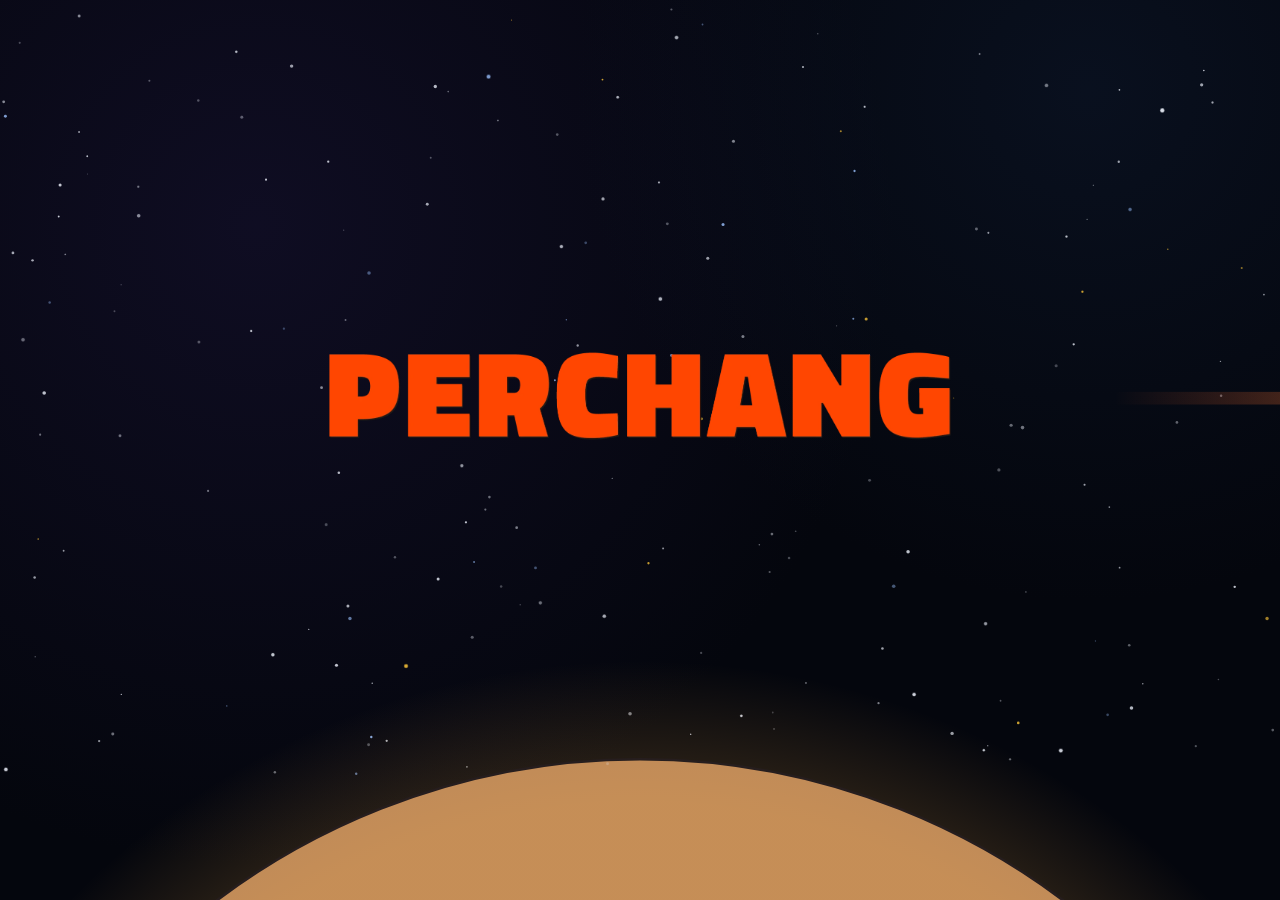
==== commit 260c6275: "High Command: wire in the visual pass (sr-space-fx.js, the station kit) The map now draws through Cl" ====
--- a/game/index.html
+++ b/game/index.html
@@ -479,6 +479,7 @@
 </div>
 <script src="ui/sr-theme.js"></script>
 <script src="art/sr-art.js"></script>
+<script src="art/sr-space-fx.js"></script>
 <script src="ui/sr-hud.js"></script>
 <script src="data/db.js"></script>
 <script src="js/data.js"></script>
--- a/game/ui/arena.css
+++ b/game/ui/arena.css
@@ -284,8 +284,7 @@
   color:var(--sr-shield);font:800 var(--sr-fs-micro)/1 var(--sr-font-ui);letter-spacing:.06em;cursor:pointer;}
 #arHc .hc-view:hover,#arHc .hc-view:focus-visible{background:color-mix(in srgb,var(--sr-shield) 18%,transparent);outline:none;}
 /* the bottom: the wing roster */
-#arHc .hc-roster{position:absolute;left:12px;right:12px;bottom:12px;z-index:2;display:flex;justify-content:safe center;gap:10px;align-items:flex-end;overflow-x:auto;pointer-events:auto;padding-bottom:2px;}
-#arHc .hc-dockgap{flex:0 0 auto;width:var(--hc-cmdw);align-self:stretch;}
+#arHc .hc-roster{position:absolute;left:12px;bottom:12px;z-index:2;display:flex;flex-direction:column;justify-content:flex-end;gap:8px;align-items:flex-start;overflow-y:auto;overflow-x:hidden;overscroll-behavior:contain;scrollbar-width:thin;pointer-events:auto;padding:2px 4px 2px 2px;}   /* a column in the bottom-left corner (C-71) */
 #arHc .hc-wing{flex:0 0 auto;display:flex;flex-direction:column;gap:6px;padding:6px;background:color-mix(in srgb,var(--sr-hull) 92%,transparent);border:var(--sr-line) solid var(--sr-ink);border-radius:var(--sr-r-lg);box-shadow:var(--sr-lift);}
 #arHc .hc-wing.is-sel{box-shadow:0 0 0 2px var(--sr-gold),var(--sr-lift);}
 #arHc .hc-wing__head{display:flex;align-items:center;gap:6px;flex-wrap:wrap;padding:2px 4px;background:transparent;border:0;color:var(--sr-text);cursor:pointer;text-align:left;}
@@ -426,22 +425,26 @@
 #arHc .hc-use.is-armed{border-color:var(--sr-gold,#ffc83d);color:var(--sr-gold,#ffc83d);}
 #arHc .hc-pilot__resp{display:flex;flex-wrap:wrap;gap:6px;}
 #arHc .hc-pilot__resp .sr-btn{min-height:32px;padding:0 10px;font-size:var(--sr-fs-xs);}
-#arHc{--hc-cmdw:372px;}
-#arHc .hc-cmds{position:absolute;left:0;bottom:12px;z-index:4;width:var(--hc-cmdw);box-sizing:border-box;padding:7px 8px 8px;background:color-mix(in srgb,var(--sr-hull) 94%,transparent);border:var(--sr-line) solid var(--sr-ink);border-radius:var(--sr-r-lg);box-shadow:var(--sr-lift);}
+/* the commands bar (C-71): skill icons, bottom, centred right of the wing cards (script places it) */
+#arHc .hc-cmds{position:absolute;left:0;bottom:12px;z-index:4;box-sizing:border-box;padding:8px 10px 10px;background:color-mix(in srgb,var(--sr-hull) 94%,transparent);border:var(--sr-line) solid var(--sr-ink);border-radius:var(--sr-r-lg);box-shadow:var(--sr-lift);}
 #arHc .hc-cmds.is-for,#arHc .hc-cmds.is-armed{box-shadow:0 0 0 2px var(--sr-gold),var(--sr-lift);}
-#arHc .hc-cmds__top{display:flex;align-items:center;justify-content:space-between;gap:8px;margin:0 2px 6px;}
-#arHc .hc-cmds__title{font:400 var(--sr-fs-sm)/1 var(--sr-font-display);letter-spacing:.04em;}
-#arHc #hcCmdsBody{display:grid;grid-template-columns:repeat(3,minmax(0,1fr));gap:5px;}
+#arHc .hc-cmds__top{display:flex;align-items:center;justify-content:space-between;gap:12px;min-height:26px;margin:0 2px 8px;}
+#arHc .hc-cmds__title{font:400 var(--sr-fs-md)/1 var(--sr-font-display);letter-spacing:.04em;}
+#arHc #hcCmdsBody{display:flex;flex-wrap:wrap;justify-content:center;gap:7px;}
 #arHc #hcCmdsBody .hc-cmds__list{display:contents;}
-#arHc #hcCmdsBody .hc-cmds__for,#arHc #hcCmdsBody .hc-cmds__arm{grid-column:1/-1;display:flex;align-items:center;gap:6px;margin:0;}
-#arHc #hcCmdsBody .hc-cmd{min-height:38px;padding:0 6px;gap:5px;font-size:var(--sr-fs-micro);line-height:1.1;}
-#arHc #hcCmdsBody .hc-cmd__name{flex:1 1 auto;text-align:left;}
-#arHc #hcCmdsBody .hc-cmd--abort{margin-top:0;}
-#arHc #hcCmdsBody .hc-cmd__name{min-width:0;}
-#arHc #hcCmdsBody .hc-cmd__cost{gap:2px;flex:0 0 auto;}
-#arHc #hcCmdsBody .hc-cmd__cost{align-items:center;gap:4px;}
+#arHc #hcCmdsBody .hc-cmds__for,#arHc #hcCmdsBody .hc-cmds__arm{flex:1 0 100%;display:flex;align-items:center;justify-content:center;gap:6px;margin:0;}
+#arHc #hcCmdsBody .hc-cmd{position:relative;flex-direction:column;justify-content:flex-start;gap:5px;width:76px;min-height:84px;padding:12px 3px 5px;font-size:var(--sr-fs-micro);line-height:1.1;}
+#arHc #hcCmdsBody .hc-cmd__glyph{width:34px;height:34px;stroke-width:1.8;}
+#arHc #hcCmdsBody .hc-cmd__name{text-align:center;min-width:0;}
+#arHc #hcCmdsBody .hc-cmd__cost,#arHc #hcCmdsBody .hc-free{position:absolute;top:3px;right:4px;}
+#arHc #hcCmdsBody .hc-cmd__cost{display:inline-flex;align-items:center;gap:3px;}
+#arHc #hcCmdsBody .hc-cmd__cost i{width:7px;height:7px;}
 #arHc #hcCmdsBody .hc-cmd__cost b{font:800 var(--sr-fs-xs)/1 var(--sr-font-ui);color:var(--sr-gold);}
 #arHc #hcCmdsBody .hc-cmd[aria-disabled="true"] .hc-cmd__cost b{color:var(--sr-text-3);}
+#arHc #hcCmdsBody .hc-cmd--abort{position:absolute;top:6px;left:132px;margin:0;width:auto;min-height:24px;flex-direction:row;gap:6px;padding:0 10px;font-size:var(--sr-fs-micro);}   /* small, in the title row: the one command not to hit by accident */
+#arHc #hcCmdsBody .hc-cmd--abort .hc-cmd__glyph{width:14px;height:14px;}
+#arHc #hcCmdsBody .hc-cmd--abort .hc-free{position:static;order:3;}
+#arHc #hcCmdsBody .hc-cmd:not([aria-disabled="true"]):hover{border-color:var(--sr-gold);}
 #arHc .hc-cmds__for,#arHc .hc-cmds__arm{margin:0 0 6px;color:var(--sr-text-2);font-weight:700;}
 #arHc .hc-cmds__arm{color:var(--sr-gold);}
 #arHc .hc-cmds__arm .sr-btn{min-height:24px;margin-left:6px;}
@@ -456,9 +459,9 @@
 #arHc .hc-cmd[aria-disabled="true"] .hc-cmd__cost i{background:var(--sr-seam);}
 #arHc .hc-cmd--abort{margin-top:8px;background:transparent;border-color:var(--sr-hazard);color:var(--sr-hazard);}
 #arHc .hc-cmd--abort.is-armed{background:var(--sr-hazard);color:var(--sr-ink);box-shadow:none;}
-#arHc .hc-sec{margin:0 0 6px;}
-#arHc .hc-sec summary{cursor:pointer;font:800 var(--sr-fs-xs)/1.8 var(--sr-font-ui);color:var(--sr-text-2);}
-#arHc .hc-sec[open] summary{color:var(--sr-text);margin-bottom:4px;}
+#arHc .hc-sec,#arHc .hc-fx{margin:0 0 6px;}
+#arHc .hc-sec summary,#arHc .hc-fx summary{cursor:pointer;font:800 var(--sr-fs-xs)/1.8 var(--sr-font-ui);color:var(--sr-text-2);}
+#arHc .hc-sec[open] summary,#arHc .hc-fx[open] summary{color:var(--sr-text);margin-bottom:4px;}
 #arHc .hc-keys{display:grid;grid-template-columns:auto 1fr;gap:4px 8px;align-items:center;font:600 var(--sr-fs-xs)/1.3 var(--sr-font-ui);color:var(--sr-text-2);}
 #arHc .hc-keys .sr-kbd{justify-self:start;}
 /* eight or more ships: smaller tiles, so a full roster fits beside the time controls */
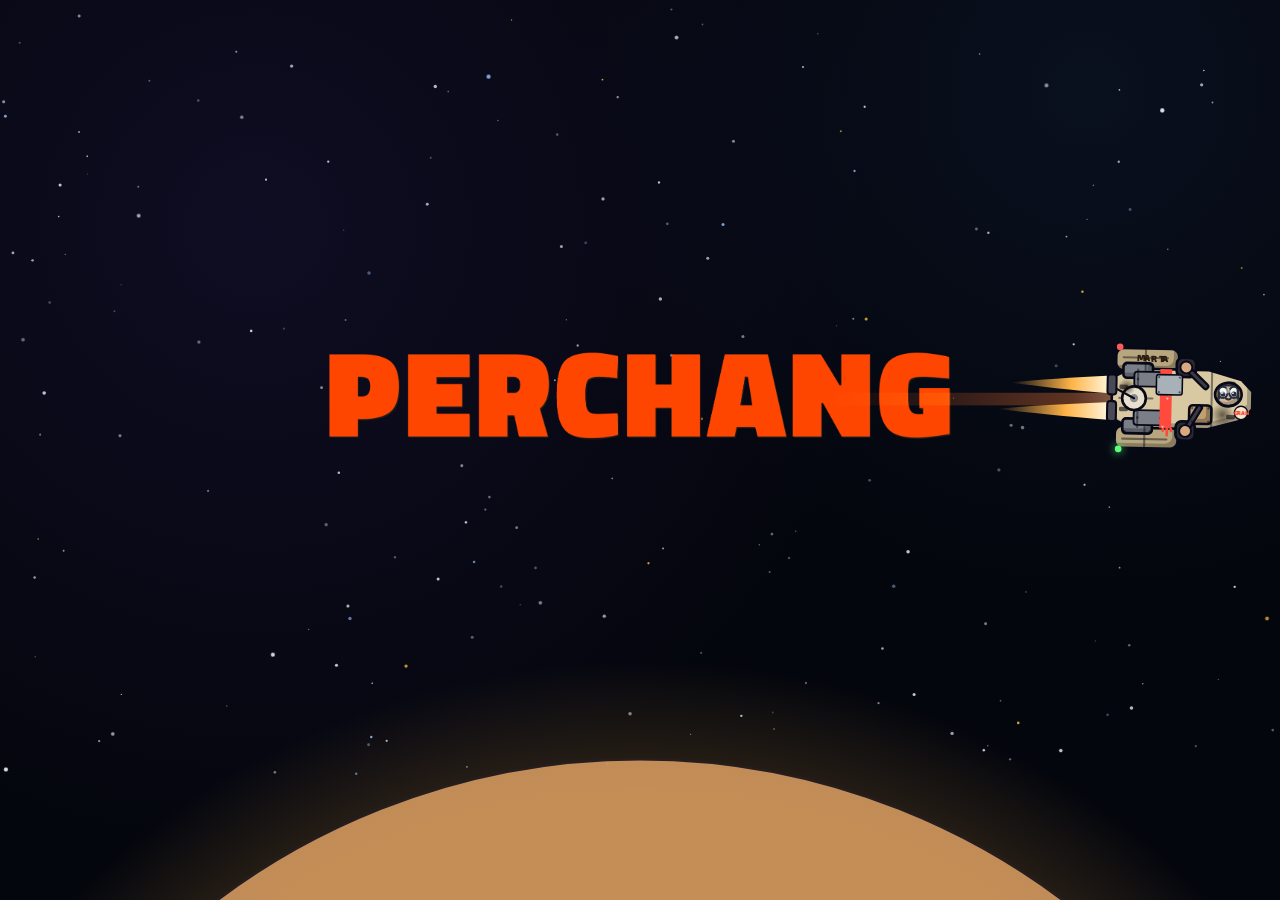
==== commit 1aae8430: "Type 3.5 P1: High Command Hands Off, from the board to a debrief docs/ARENA-HC35-HANDOFF.md phase P1" ====
--- a/game/index.html
+++ b/game/index.html
@@ -501,6 +501,8 @@
 <script src="js/arena.js"></script>
 <script src="js/arena-sb.js"></script>
 <script src="js/arena-hc.js"></script>
+<script src="js/sim-hc35.js"></script>
+<script src="js/arena-hc35.js"></script>
 <script src="js/ground.js"></script>
 <script src="js/intro.js"></script>
 <script>
--- a/game/ui/arena.css
+++ b/game/ui/arena.css
@@ -488,3 +488,105 @@
 #arHc .hc-wheel__b i{position:absolute;top:2px;right:4px;font-style:normal;font-size:9px;color:var(--sr-text-3);}
 #arHc .hc-wheel__b:hover,#arHc .hc-wheel__b:focus-visible{border-color:var(--sr-gold);color:var(--sr-gold);}
 #arHc .hc-wheel__b.is-cmds{color:var(--sr-shield);}
+
+/* =====================================================================
+   Type 3.5: High Command Hands Off (docs/ARENA-HC35-HANDOFF.md §7): the board, the dossier, the briefing, the
+   mission HUD's own pieces. Kit classes and tokens only; laid over High Command's stage (#hcStage)
+   ===================================================================== */
+#arHc35{position:absolute;inset:0;z-index:9;pointer-events:none;font-family:var(--sr-font-ui);color:var(--sr-text);}
+#arHc35>*{pointer-events:auto;}
+#arHc35 .sr-banner{pointer-events:none;}
+#arHc35 .h35-scrim{position:absolute;inset:0;display:flex;align-items:center;justify-content:center;padding:16px;background:rgba(4,6,13,.78);}
+#arHc35 .h35-label{margin:14px 0 6px;font:800 var(--sr-fs-xs)/1 var(--sr-font-ui);letter-spacing:.08em;text-transform:uppercase;color:var(--sr-text-2);}
+#arHc35 .h35-hint{margin:0 0 4px;font-size:var(--sr-fs-sm);color:var(--sr-text-2);}
+#arHc35 .h35-sub,#arHc35 .h35-fine2{font-size:var(--sr-fs-xs);color:var(--sr-text-3);}
+#arHc35 .h35-fine{display:flex;align-items:center;gap:10px;margin-top:14px;font-size:var(--sr-fs-xs);color:var(--sr-text-3);}
+/* the board */
+#arHc35 .h35-board{width:min(820px,100%);}
+#arHc35 .h35-board__head{display:flex;align-items:baseline;gap:12px;margin-bottom:12px;}
+#arHc35 .h35-board__head h2{margin:0;font-size:var(--sr-fs-2xl);}
+#arHc35 .h35-opp{display:flex;gap:16px;align-items:flex-start;}
+#arHc35 .h35-opp__src{display:flex;flex-direction:column;align-items:center;gap:6px;font:800 var(--sr-fs-sm)/1 var(--sr-font-ui);color:var(--sr-rebel);}
+#arHc35 .h35-opp__main{flex:1;min-width:0;}
+#arHc35 .h35-opp__title{font:400 var(--sr-fs-xl)/1.1 var(--sr-font-display);}
+#arHc35 .h35-portrait{width:72px;height:72px;}
+#arHc35 .h35-portrait--sm{width:40px;height:40px;}
+/* the dossier */
+#arHc35 .h35-dossier{width:min(940px,100%);max-height:100%;display:flex;flex-direction:column;}
+#arHc35 .h35-dossier__body{display:flex;gap:16px;align-items:flex-start;overflow:auto;}
+#arHc35 .h35-target{width:min(420px,48%);height:auto;border:var(--sr-line) solid var(--sr-ink);border-radius:var(--sr-r-lg);background:var(--sr-void);}
+#arHc35 .h35-dossier__txt{flex:1;min-width:0;}
+#arHc35 .h35-dossier__name{font:400 var(--sr-fs-lg)/1.1 var(--sr-font-display);color:var(--sr-heg-hi);}
+#arHc35 .h35-mod{display:flex;gap:10px;align-items:center;margin:6px 0;font-size:var(--sr-fs-sm);color:var(--sr-text-2);}
+#arHc35 .h35-rel{margin-top:10px;font-style:italic;color:var(--sr-text-2);font-size:var(--sr-fs-sm);}
+#arHc35 .h35-dig{display:flex;align-items:center;gap:10px;margin-top:14px;}
+#arHc35 .h35-intel{display:inline-flex;gap:4px;}
+#arHc35 .h35-intel i{width:12px;height:12px;border-radius:3px;border:2px solid var(--sr-ink);background:transparent;box-shadow:inset 0 0 0 2px var(--sr-shield);}
+#arHc35 .h35-intel i.is-on{background:var(--sr-shield);}
+#arHc35 .h35-none{color:var(--sr-text-3);font-size:var(--sr-fs-sm);}
+/* the briefing: the panel at the left, the map (High Command's canvas) at the right */
+#arHc35 .h35-brief{position:absolute;left:12px;top:12px;bottom:12px;width:420px;display:flex;flex-direction:column;background:color-mix(in srgb,var(--sr-hull) 96%,transparent);
+  border:var(--sr-line) solid var(--sr-ink);border-radius:var(--sr-r-lg);box-shadow:var(--sr-float);}
+#arHc35 .h35-brief__head{display:flex;align-items:center;gap:10px;padding:10px 14px 0;}
+#arHc35 .h35-brief__title{flex:1;font:400 var(--sr-fs-lg)/1.1 var(--sr-font-display);}
+#arHc35 .h35-steps{display:flex;gap:4px;padding:10px 12px;border-bottom:2px solid var(--sr-seam);}
+#arHc35 .h35-step{flex:1;display:flex;flex-direction:column;align-items:center;gap:4px;padding:6px 2px;border:0;background:none;color:var(--sr-text-3);font:800 10px/1.15 var(--sr-font-ui);text-transform:uppercase;letter-spacing:.04em;cursor:pointer;text-align:center;}
+#arHc35 .h35-step b{display:grid;place-items:center;width:24px;height:24px;border-radius:50%;border:2px solid var(--sr-ink);background:var(--sr-night);color:var(--sr-text-2);font:400 var(--sr-fs-sm)/1 var(--sr-font-display);}
+#arHc35 .h35-step.is-done{color:var(--sr-text-2);} #arHc35 .h35-step.is-done b{background:var(--sr-go);color:var(--sr-ink);}
+#arHc35 .h35-step.is-on{color:var(--sr-gold);} #arHc35 .h35-step.is-on b{background:var(--sr-gold);color:var(--sr-gold-ink);animation:h35-pulse 1.4s ease-in-out infinite;}
+@keyframes h35-pulse{50%{box-shadow:0 0 0 4px color-mix(in srgb,var(--sr-gold) 35%,transparent);}}
+#arHc35 .h35-brief__body{flex:1;min-height:0;overflow-y:auto;padding:10px 14px;scrollbar-width:thin;}
+#arHc35 .h35-ready{padding:8px 14px 12px;border-top:2px solid var(--sr-seam);}
+#arHc35 .h35-ready .h35-label{margin-top:2px;}
+#arHc35 .h35-next{position:absolute;right:16px;bottom:16px;display:flex;gap:10px;}
+#arHc35 .h35-obj{display:block;width:100%;margin:0 0 8px;text-align:left;color:var(--sr-text);cursor:pointer;font:inherit;}
+#arHc35 .h35-obj.is-picked{box-shadow:inset 4px 0 0 var(--c),0 0 0 3px var(--sr-gold),var(--sr-lift);}
+#arHc35 .h35-obj[aria-disabled="true"]{opacity:.55;cursor:not-allowed;}
+#arHc35 .h35-obj .sr-card__body{margin:4px 0 4px;}
+#arHc35 .h35-obj .sr-card__top .sr-tag+.sr-tag{margin-left:0;}
+#arHc35 .h35-need{padding:2px 0;font-size:var(--sr-fs-xs);}
+#arHc35 .h35-need .sr-check__box{width:18px;height:18px;}
+#arHc35 .h35-noneed{font-size:var(--sr-fs-xs);color:var(--sr-text-3);}
+#arHc35 .h35-pickrow{margin-top:6px;font-size:var(--sr-fs-sm);}
+#arHc35 .h35-pickrow input[type=range]{width:100%;}
+#arHc35 .h35-sel{height:30px;max-width:100%;padding:0 8px;border:2px solid var(--sr-ink);border-radius:var(--sr-r);background:var(--sr-plate);color:var(--sr-text);font:700 var(--sr-fs-sm)/1 var(--sr-font-ui);}
+#arHc35 .h35-wing{margin:0 0 10px;padding:10px 12px;}
+#arHc35 .h35-wing.is-home{opacity:.6;}
+#arHc35 .h35-wing__head{display:flex;align-items:center;gap:10px;}
+#arHc35 .h35-wing__name{font:400 var(--sr-fs-lg)/1 var(--sr-font-display);color:var(--sr-rebel);}
+#arHc35 .h35-wing__sub{margin-left:auto;font-size:var(--sr-fs-xs);color:var(--sr-text-2);}
+#arHc35 .h35-role{margin-left:auto;}
+#arHc35 .h35-ships{display:flex;flex-wrap:wrap;gap:8px;margin-top:8px;}
+#arHc35 .h35-ship{display:flex;flex-direction:column;align-items:center;gap:2px;width:112px;}
+#arHc35 .h35-ship:has(.h35-lo){width:100%;flex-direction:row;flex-wrap:wrap;justify-content:flex-start;column-gap:10px;}
+#arHc35 .h35-ship:has(.h35-lo) .h35-lo{margin:0 0 0 auto;}
+#arHc35 .h35-shippic{width:96px;height:58px;}
+#arHc35 .h35-ship__name{font:800 var(--sr-fs-sm)/1.1 var(--sr-font-ui);}
+#arHc35 .h35-ship__sub{font-size:var(--sr-fs-xs);color:var(--sr-text-2);}
+#arHc35 .h35-lo{margin-top:4px;flex-wrap:wrap;justify-content:center;}
+#arHc35 .h35-lo .sr-btn{padding:0 6px;font-size:11px;min-height:24px;}
+#arHc35 .h35-take{margin-top:12px;padding:8px 12px;font-size:var(--sr-fs-sm);}
+#arHc35 .h35-ord{display:flex;align-items:center;gap:6px;flex-wrap:wrap;margin-top:8px;}
+#arHc35 .h35-ord__lbl{width:58px;font:800 var(--sr-fs-xs)/1 var(--sr-font-ui);color:var(--sr-text-2);letter-spacing:.06em;}
+#arHc35 .h35-slots{display:flex;flex-direction:column;gap:8px;}
+#arHc35 .h35-slots .sr-slot{width:100%;text-align:left;cursor:pointer;font:inherit;color:var(--sr-text-2);background:none;}
+#arHc35 .h35-slots .sr-slot.is-filled{cursor:default;}
+#arHc35 .h35-slots .sr-slot__label{display:block;font-size:var(--sr-fs-xs);color:var(--sr-text-2);}
+#arHc35 .h35-aglyph{display:grid;place-items:center;width:34px;height:34px;flex:none;color:var(--sr-gold);}
+#arHc35 .h35-aglyph .hc-glyph{width:26px;height:26px;fill:none;stroke:currentColor;stroke-width:2;}
+#arHc35 .h35-assets{margin-top:6px;}
+#arHc35 .h35-assets .sr-choice small{color:var(--sr-text-2);}
+/* the debrief */
+#arHc35 .h35-debrief{max-height:100%;display:flex;flex-direction:column;}
+#arHc35 .h35-debrief .sr-window__body{overflow:auto;}
+#arHc35 .h35-debrief .sr-window__head .sr-stamp{margin-left:auto;transform:rotate(-4deg);}
+#arHc35 .h35-why p{margin:0 0 8px;padding:8px 12px;border-left:4px solid var(--sr-gold);background:var(--sr-night);border-radius:0 var(--sr-r) var(--sr-r) 0;font-size:var(--sr-fs-sm);}
+/* the mission HUD's phase plate sits where High Command's clock does */
+#arHc .hc-clock:has(.h35-phase){padding:0;background:none;border:0;box-shadow:none;text-shadow:none;font:inherit;display:flex;flex-direction:column;align-items:center;gap:4px;}
+#arHc .h35-phase .sr-phase__name{font-size:var(--sr-fs-md);}
+#arHc .h35-detect{width:220px;height:8px;border:2px solid var(--sr-ink);border-radius:999px;background:var(--sr-night);overflow:hidden;}
+#arHc .h35-detect b{display:block;height:100%;background:var(--sr-heg);}
+#arHc .h35-prim{margin-left:auto;height:20px;font-size:10px;}
+@media (prefers-reduced-motion:reduce){#arHc35 .h35-step.is-on b{animation:none;}}
+#arHc .h35-phase{white-space:nowrap;}
+#arHc .hc-clockbox:has(.h35-phase){min-width:max-content;}
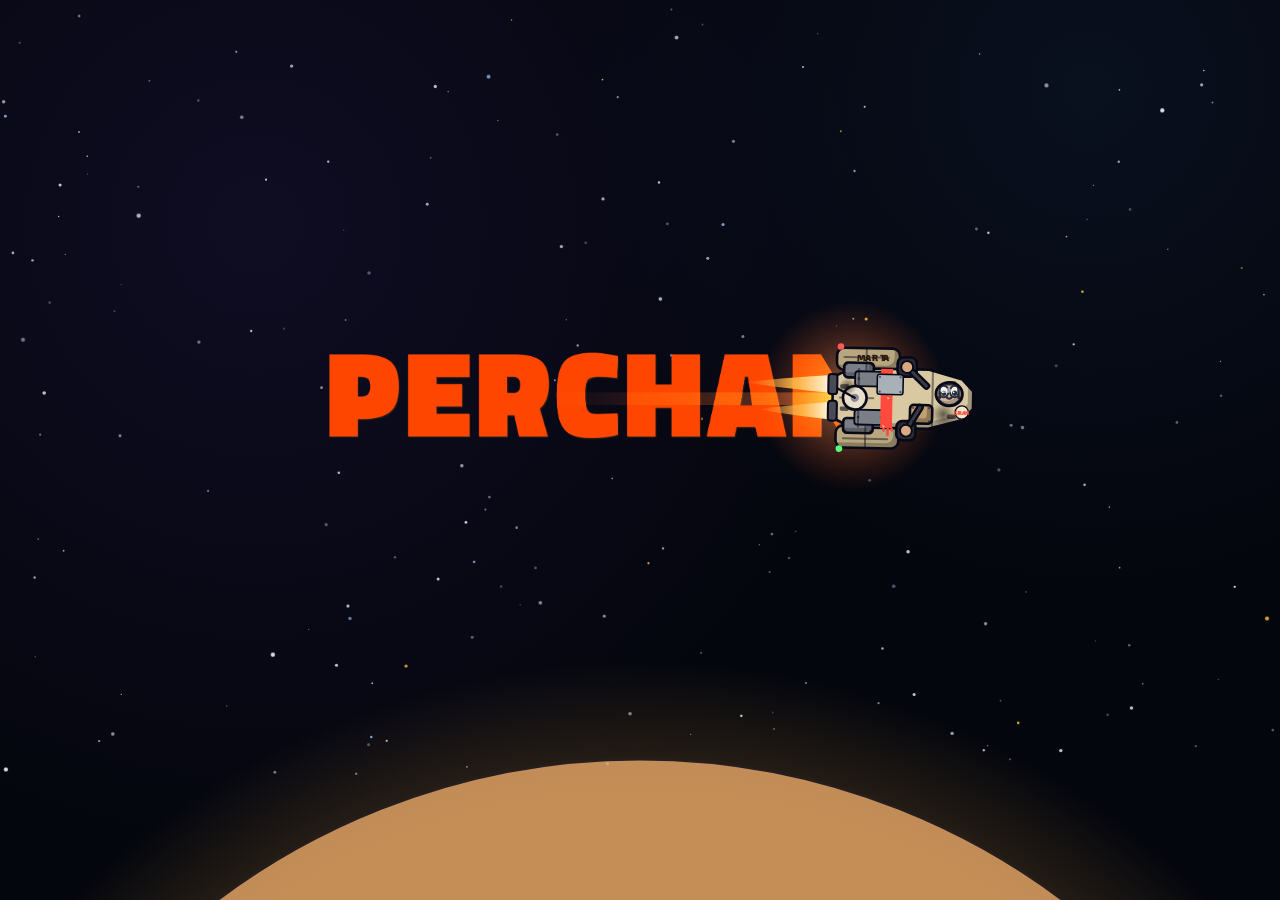
==== commit 3e764493: "Type 3.5 feedback K0: the flight recorder and its offline harness Every High Command and Type 3.5 ru" ====
--- a/game/index.html
+++ b/game/index.html
@@ -497,12 +497,14 @@
 <script src="js/space.js"></script>
 <script src="js/sim2.js"></script>
 <script src="js/sim-sb.js"></script>
+<script src="js/det-math.js"></script>
 <script src="js/sim-hc.js"></script>
 <script src="js/arena.js"></script>
 <script src="js/arena-sb.js"></script>
 <script src="js/arena-hc.js"></script>
 <script src="js/sim-hc35.js"></script>
 <script src="js/arena-hc35.js"></script>
+<script src="js/flight-rec.js"></script>
 <script src="js/ground.js"></script>
 <script src="js/intro.js"></script>
 <script>
--- a/game/ui/arena.css
+++ b/game/ui/arena.css
@@ -590,3 +590,50 @@
 @media (prefers-reduced-motion:reduce){#arHc35 .h35-step.is-on b{animation:none;}}
 #arHc .h35-phase{white-space:nowrap;}
 #arHc .hc-clockbox:has(.h35-phase){min-width:max-content;}
+#arHc .hc-chip--tactic.is-off{color:var(--sr-hazard);border-color:var(--sr-hazard);background:color-mix(in srgb,var(--sr-hazard) 14%,transparent);}
+#arHc .h35-plantog{margin-left:6px;}
+#arHc .hc-clock .h35-plantog{pointer-events:auto;}
+#arHc .h35-platefoot{display:flex;align-items:center;gap:8px;}
+#arHc .h35-plantog{width:auto;height:26px;padding:0 10px;font:800 var(--sr-fs-micro)/1 var(--sr-font-ui);letter-spacing:.06em;}
+#arHc .h35-plantog.is-on{background:var(--sr-shield-deep);color:#e6fdff;}
+/* Type 3.5 P4: the powers bar's extras: key hints, the comms queue above it, the targeting pill, the CP refresh */
+#arHc #hcCmdsBody .h35-key{position:absolute;top:3px;left:5px;font:800 var(--sr-fs-micro)/1 var(--sr-font-ui);color:var(--sr-text-3);}
+#arHc #hcCmdsBody .hc-cmd.is-armed{border-color:var(--sr-gold);box-shadow:0 0 0 2px var(--sr-gold);}
+#arHc .h35-cpnext{margin-left:6px;font:700 var(--sr-fs-micro)/1 var(--sr-font-ui);color:var(--sr-text-3);text-transform:uppercase;letter-spacing:.05em;}
+#arHc .h35-pickpill{height:30px;}
+#arHc .h35-choose{flex-wrap:wrap;}
+#arHc .h35-choose>span{font:800 var(--sr-fs-xs)/1 var(--sr-font-ui);color:var(--sr-text-2);}
+#arHc .h35-txq{flex:1 0 100%;display:flex;flex-direction:column;gap:3px;margin:0 2px 2px;}
+#arHc .h35-tx{display:grid;grid-template-columns:minmax(70px,auto) 1fr 120px 52px;align-items:center;gap:8px;padding:3px 8px;border:2px solid var(--sr-ink);border-radius:6px;background:var(--sr-night);font:700 var(--sr-fs-micro)/1.1 var(--sr-font-ui);}
+#arHc .h35-tx__to{color:var(--sr-shield);text-transform:uppercase;letter-spacing:.04em;white-space:nowrap;}
+#arHc .h35-tx__what{color:var(--sr-text);white-space:nowrap;overflow:hidden;text-overflow:ellipsis;}
+#arHc .h35-tx i{display:block;height:6px;border-radius:999px;background:var(--sr-shield-deep);overflow:hidden;}
+#arHc .h35-tx i b{display:block;height:100%;background:var(--sr-shield);}
+#arHc .h35-tx em{font-style:normal;text-align:right;color:var(--sr-text-2);}
+#arHc .h35-tx.is-in{border-color:var(--sr-go);}
+#arHc .h35-tx.is-in i b{background:var(--sr-go);}
+#arHc .h35-tx.is-no{border-color:var(--sr-hazard);}
+#arHc .h35-tx.is-no em{color:var(--sr-hazard);}
+#arHc .hc-pilot__acts{display:flex;gap:6px;margin:6px 0 2px;}
+/* Type 3.5 P5: the request cards, right column, newest on top: your pilot speaking (a rebel-red stripe) */
+#arHc .h35-reqs{position:absolute;top:150px;right:12px;z-index:6;display:flex;flex-direction:column;gap:10px;width:340px;pointer-events:auto;}
+#arHc .h35-req{position:relative;padding:12px 14px 12px;border-top:5px solid var(--sr-rebel);}
+#arHc .h35-req__top{display:flex;align-items:center;gap:10px;}
+#arHc .h35-portrait--req{width:40px;height:40px;border-radius:50%;}
+#arHc .h35-req__who{display:flex;align-items:center;gap:8px;flex:1;font:800 var(--sr-fs-sm)/1.1 var(--sr-font-ui);}
+#arHc .h35-req__ring{width:30px;height:30px;transform:rotate(-90deg);}
+#arHc .h35-req__rbg{fill:none;stroke:var(--sr-night);stroke-width:4;}
+#arHc .h35-req__rfg{fill:none;stroke:var(--sr-shield);stroke-width:4;stroke-linecap:round;transition:stroke .2s;}
+#arHc .h35-req__rfg.is-low{stroke:var(--sr-hazard);}
+#arHc .h35-req__q{margin:10px 0 4px;}
+#arHc .h35-req__acts{display:flex;flex-direction:column;}
+#arHc .h35-ans{align-items:center;margin-top:6px;padding:8px 12px;}
+#arHc .h35-def{margin-left:auto;height:20px;font-size:var(--sr-fs-micro);}
+#arHc .h35-req__sent,#arHc .h35-req__done{margin-top:8px;font:700 var(--sr-fs-xs)/1.2 var(--sr-font-ui);color:var(--sr-text-2);}
+#arHc .h35-req__sent em{font-style:normal;color:var(--sr-shield);margin-left:6px;}
+#arHc .h35-req__sent i{display:block;height:6px;margin-top:6px;border-radius:999px;background:var(--sr-shield-deep);overflow:hidden;}
+#arHc .h35-req__sent i b{display:block;height:100%;width:0;background:var(--sr-shield);}
+#arHc .h35-req[data-state="done"]{opacity:.85;}
+/* the flight recorder's Runs group (designer panel) */
+#arHc .hc-run{display:flex;align-items:center;gap:8px;justify-content:space-between;max-width:100%;margin:4px 0;font-size:var(--sr-fs-micro);color:var(--sr-text-2);}
+#arHc .hc-run span{flex:1 1 0;width:0;min-width:0;overflow:hidden;text-overflow:ellipsis;white-space:nowrap;}
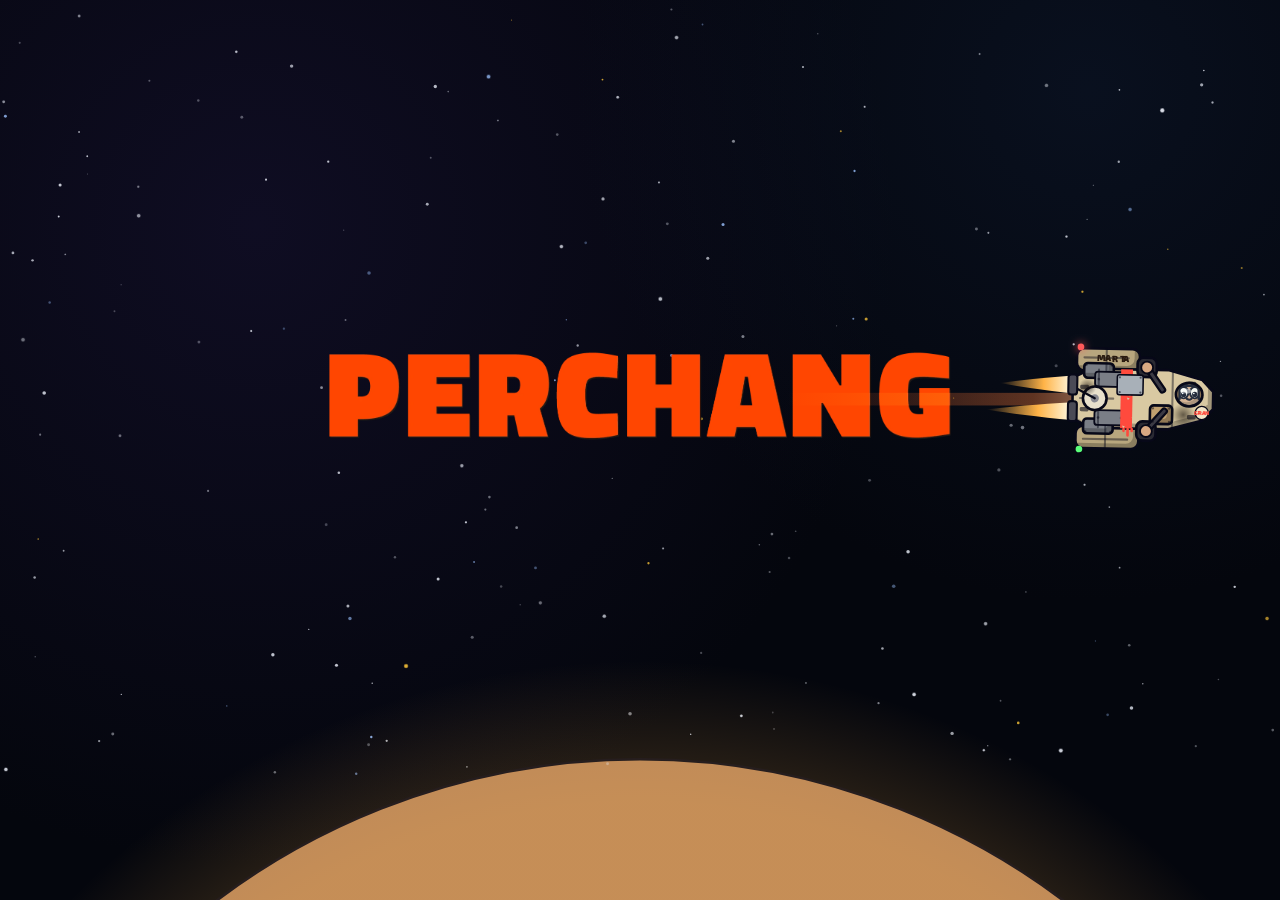
==== commit 72ec941d: "Type 3.5 playtest 3: the opportunity grammar, orders with objects, leaders who look after their own " ====
--- a/game/index.html
+++ b/game/index.html
@@ -502,6 +502,7 @@
 <script src="js/arena.js"></script>
 <script src="js/arena-sb.js"></script>
 <script src="js/arena-hc.js"></script>
+<script src="js/ops-core.js"></script>
 <script src="js/sim-hc35.js"></script>
 <script src="js/arena-hc35.js"></script>
 <script src="js/flight-rec.js"></script>
--- a/game/ui/arena.css
+++ b/game/ui/arena.css
@@ -302,8 +302,33 @@
 #arHc .hc-tile__name{font-size:var(--sr-fs-xs);color:var(--sr-rebel-hi);white-space:nowrap;overflow:hidden;text-overflow:ellipsis;}
 #arHc .hc-tile__bars{display:flex;flex-direction:column;gap:2px;}
 #arHc .hc-bar{display:block;height:4px;border-radius:2px;background:var(--sr-void);overflow:hidden;}
-#arHc .hc-bar b{display:block;height:100%;}
-#arHc .hc-bar--hull b{background:var(--sr-go);} #arHc .hc-tile.is-crit .hc-bar--hull b{background:var(--sr-hazard);}
+#arHc .hc-bar b{display:block;height:100%;transition:width .6s cubic-bezier(.22,.8,.3,1),background-color .3s;}
+#arHc .hc-bar--hull b{background:var(--sr-go);}
+#arHc .hc-bar,#arHc .hc-pbar i{position:relative;}
+/* feedback 1 §3.10: a wing that arrives mid-mission slides in at the foot of the column, its header flashing gold twice */
+#arHc .hc-wing.is-arriving{animation:hc-arrive .2s ease-out;}
+#arHc .hc-wing.is-arriving .hc-wing__head{animation:hc-arrflash .35s ease-in-out 2;}
+@keyframes hc-arrive{from{transform:translateY(24px);opacity:0;}to{transform:none;opacity:1;}}
+@keyframes hc-arrflash{50%{box-shadow:inset 0 0 0 2px var(--sr-gold);background:color-mix(in srgb,var(--sr-gold) 22%,transparent);}}
+#arHc .hc-chip--extra{color:var(--sr-gold);}
+/* feedback 1 §3.5: Type 3.5's target readout, top right until K7 places it */
+#arHc .h35-tgt{position:absolute;top:96px;right:12px;width:276px;z-index:3;padding:10px 12px;background:color-mix(in srgb,var(--sr-hull) 94%,transparent);border:var(--sr-line) solid var(--sr-ink);border-radius:var(--sr-r-lg);box-shadow:var(--sr-lift);font:600 var(--sr-fs-xs)/1.3 var(--sr-font-ui);color:var(--sr-text-2);pointer-events:none;}
+#arHc .h35-tgt__head{display:flex;justify-content:space-between;align-items:baseline;gap:8px;margin-bottom:6px;}
+#arHc .h35-tgt__head b{font:400 var(--sr-fs-md)/1 var(--sr-font-display);color:var(--sr-heg-hi);}
+#arHc .h35-tgt__sch{display:block;width:260px;height:84px;margin:0 auto 6px;}
+#arHc .h35-tgt__sch.is-small{height:60px;}   /* a small ship's schematic (feedback 2, L4) */
+#arHc .h35-subs{display:flex;flex-wrap:wrap;gap:4px;}
+#arHc .h35-tgt__rows{display:flex;flex-direction:column;gap:2px;margin-bottom:6px;}
+#arHc .h35-tgt__row{display:flex;align-items:center;gap:6px;color:var(--sr-text);}
+#arHc .h35-tgt__row i{width:9px;height:9px;border-radius:50%;box-shadow:0 0 0 1.5px var(--sr-ink);flex:none;}
+#arHc .h35-tgt__chips{display:flex;flex-wrap:wrap;gap:4px;margin-top:6px;}
+#arHc .h35-tgt .hc-pbar{grid-template-columns:76px 1fr 52px;}
+/* feedback 1 §3.3: a rising shield bar's glint, and the red hull bar's pulse under 15% */
+#arHc .hc-bar.is-glint::after,#arHc .hc-pbar.is-glint i::after{content:"";position:absolute;inset:0;background:linear-gradient(100deg,transparent 30%,rgba(232,255,255,.85) 50%,transparent 70%);background-size:220% 100%;animation:hc-glint .7s ease-out;pointer-events:none;}
+@keyframes hc-glint{from{background-position:120% 0;}to{background-position:-100% 0;}}
+#arHc .is-pulse b{animation:hc-hpulse .9s ease-in-out infinite;}
+@keyframes hc-hpulse{50%{opacity:.45;}}
+@media (prefers-reduced-motion:reduce){#arHc .hc-wing.is-arriving,#arHc .hc-wing.is-arriving .hc-wing__head{animation:none;}#arHc .hc-bar b,#arHc .hc-pbar b{transition:none;}#arHc .hc-bar.is-glint::after,#arHc .hc-pbar.is-glint i::after{animation:none;}#arHc .is-pulse b{animation:none;}}
 #arHc .hc-bar--shd b{background:var(--sr-shield);}
 #arHc .hc-tile__foot{display:flex;justify-content:space-between;gap:4px;color:var(--sr-text-3);}
 #arHc .hc-tile__ord{position:absolute;top:8px;left:8px;display:inline-flex;padding:2px;border-radius:4px;background:color-mix(in srgb,var(--sr-ink) 80%,transparent);color:var(--sr-text-2);}
@@ -341,7 +366,10 @@
 #arHc .hc-tchip:hover,#arHc .hc-tchip:focus-visible{border-color:var(--sr-gold);outline:none;}
 #arHc .hc-tchip.is-objective{color:var(--sr-gold);} #arHc .hc-tchip.is-class{color:var(--sr-heg-hi);} #arHc .hc-tchip.is-station{color:var(--sr-heg);} #arHc .hc-tchip.is-ally{color:var(--sr-rebel-hi);} #arHc .hc-tchip.is-point{color:var(--sr-shield);}
 /* hover cards and the toast */
-#arHc .hc-tip{position:absolute;z-index:8;max-width:280px;padding:7px 9px;background:var(--sr-night);border:2px solid var(--sr-ink);border-radius:var(--sr-r);box-shadow:var(--sr-lift);font-size:var(--sr-fs-xs);pointer-events:none;}
+#arHc .hc-tip{position:absolute;z-index:8;width:auto;max-width:280px;padding:9px 11px;background:var(--sr-ink);color:var(--sr-text);border:2px solid var(--sr-steel);border-radius:var(--sr-r);box-shadow:0 10px 30px rgba(0,0,0,.5);font:600 var(--sr-fs-xs)/1.4 var(--sr-font-ui);pointer-events:none;}   /* the kit's .sr-tip look (feedback 1, §3.6) */
+#arHc .hc-tip .sr-tip__title{font-size:var(--sr-fs-sm);margin-bottom:3px;}
+#arHc .hc-tip__foot{margin-top:6px;padding-top:6px;border-top:1px solid var(--sr-seam);font-weight:800;color:var(--sr-shield);}
+#arHc .hc-tip__foot[data-tone="warn"]{color:var(--sr-hazard);} #arHc .hc-tip__foot[data-tone="cost"]{color:var(--sr-gold);}
 #arHc .hc-tip__name{font-weight:800;margin-bottom:2px;}
 #arHc .hc-tip__line{color:var(--sr-text-2);}
 #arHc .hc-tip__warn{color:var(--sr-hazard);font-weight:800;margin-bottom:2px;}
@@ -405,7 +433,7 @@
 #arHc .hc-pilot__bars{display:flex;flex-direction:column;gap:3px;margin:8px 0;}
 #arHc .hc-pbar{display:grid;grid-template-columns:56px 1fr 44px;align-items:center;gap:6px;color:var(--sr-text-3);font-weight:700;}
 #arHc .hc-pbar i{display:block;height:7px;border-radius:4px;background:var(--sr-void);box-shadow:inset 0 0 0 1px var(--sr-ink);overflow:hidden;}
-#arHc .hc-pbar b{display:block;height:100%;}
+#arHc .hc-pbar b{display:block;height:100%;transition:width .6s cubic-bezier(.22,.8,.3,1);}
 #arHc .hc-pbar.is-hull b{background:var(--sr-go);} #arHc .hc-pbar.is-arm b{background:var(--sr-steel);} #arHc .hc-pbar.is-shd b{background:var(--sr-shield);}
 #arHc .hc-pbar em{font-style:normal;color:var(--sr-text);text-align:right;font-variant-numeric:tabular-nums;}
 #arHc .hc-pilot__line{color:var(--sr-text-2);font-weight:600;line-height:1.4;}
@@ -500,86 +528,38 @@
 #arHc35 .h35-label{margin:14px 0 6px;font:800 var(--sr-fs-xs)/1 var(--sr-font-ui);letter-spacing:.08em;text-transform:uppercase;color:var(--sr-text-2);}
 #arHc35 .h35-hint{margin:0 0 4px;font-size:var(--sr-fs-sm);color:var(--sr-text-2);}
 #arHc35 .h35-sub,#arHc35 .h35-fine2{font-size:var(--sr-fs-xs);color:var(--sr-text-3);}
-#arHc35 .h35-fine{display:flex;align-items:center;gap:10px;margin-top:14px;font-size:var(--sr-fs-xs);color:var(--sr-text-3);}
 /* the board */
-#arHc35 .h35-board{width:min(820px,100%);}
-#arHc35 .h35-board__head{display:flex;align-items:baseline;gap:12px;margin-bottom:12px;}
-#arHc35 .h35-board__head h2{margin:0;font-size:var(--sr-fs-2xl);}
-#arHc35 .h35-opp{display:flex;gap:16px;align-items:flex-start;}
-#arHc35 .h35-opp__src{display:flex;flex-direction:column;align-items:center;gap:6px;font:800 var(--sr-fs-sm)/1 var(--sr-font-ui);color:var(--sr-rebel);}
-#arHc35 .h35-opp__main{flex:1;min-width:0;}
-#arHc35 .h35-opp__title{font:400 var(--sr-fs-xl)/1.1 var(--sr-font-display);}
 #arHc35 .h35-portrait{width:72px;height:72px;}
-#arHc35 .h35-portrait--sm{width:40px;height:40px;}
 /* the dossier */
-#arHc35 .h35-dossier{width:min(940px,100%);max-height:100%;display:flex;flex-direction:column;}
-#arHc35 .h35-dossier__body{display:flex;gap:16px;align-items:flex-start;overflow:auto;}
-#arHc35 .h35-target{width:min(420px,48%);height:auto;border:var(--sr-line) solid var(--sr-ink);border-radius:var(--sr-r-lg);background:var(--sr-void);}
-#arHc35 .h35-dossier__txt{flex:1;min-width:0;}
-#arHc35 .h35-dossier__name{font:400 var(--sr-fs-lg)/1.1 var(--sr-font-display);color:var(--sr-heg-hi);}
-#arHc35 .h35-mod{display:flex;gap:10px;align-items:center;margin:6px 0;font-size:var(--sr-fs-sm);color:var(--sr-text-2);}
-#arHc35 .h35-rel{margin-top:10px;font-style:italic;color:var(--sr-text-2);font-size:var(--sr-fs-sm);}
 #arHc35 .h35-dig{display:flex;align-items:center;gap:10px;margin-top:14px;}
 #arHc35 .h35-intel{display:inline-flex;gap:4px;}
 #arHc35 .h35-intel i{width:12px;height:12px;border-radius:3px;border:2px solid var(--sr-ink);background:transparent;box-shadow:inset 0 0 0 2px var(--sr-shield);}
 #arHc35 .h35-intel i.is-on{background:var(--sr-shield);}
-#arHc35 .h35-none{color:var(--sr-text-3);font-size:var(--sr-fs-sm);}
-/* the briefing: the panel at the left, the map (High Command's canvas) at the right */
-#arHc35 .h35-brief{position:absolute;left:12px;top:12px;bottom:12px;width:420px;display:flex;flex-direction:column;background:color-mix(in srgb,var(--sr-hull) 96%,transparent);
-  border:var(--sr-line) solid var(--sr-ink);border-radius:var(--sr-r-lg);box-shadow:var(--sr-float);}
-#arHc35 .h35-brief__head{display:flex;align-items:center;gap:10px;padding:10px 14px 0;}
-#arHc35 .h35-brief__title{flex:1;font:400 var(--sr-fs-lg)/1.1 var(--sr-font-display);}
-#arHc35 .h35-steps{display:flex;gap:4px;padding:10px 12px;border-bottom:2px solid var(--sr-seam);}
-#arHc35 .h35-step{flex:1;display:flex;flex-direction:column;align-items:center;gap:4px;padding:6px 2px;border:0;background:none;color:var(--sr-text-3);font:800 10px/1.15 var(--sr-font-ui);text-transform:uppercase;letter-spacing:.04em;cursor:pointer;text-align:center;}
-#arHc35 .h35-step b{display:grid;place-items:center;width:24px;height:24px;border-radius:50%;border:2px solid var(--sr-ink);background:var(--sr-night);color:var(--sr-text-2);font:400 var(--sr-fs-sm)/1 var(--sr-font-display);}
-#arHc35 .h35-step.is-done{color:var(--sr-text-2);} #arHc35 .h35-step.is-done b{background:var(--sr-go);color:var(--sr-ink);}
-#arHc35 .h35-step.is-on{color:var(--sr-gold);} #arHc35 .h35-step.is-on b{background:var(--sr-gold);color:var(--sr-gold-ink);animation:h35-pulse 1.4s ease-in-out infinite;}
 @keyframes h35-pulse{50%{box-shadow:0 0 0 4px color-mix(in srgb,var(--sr-gold) 35%,transparent);}}
-#arHc35 .h35-brief__body{flex:1;min-height:0;overflow-y:auto;padding:10px 14px;scrollbar-width:thin;}
-#arHc35 .h35-ready{padding:8px 14px 12px;border-top:2px solid var(--sr-seam);}
-#arHc35 .h35-ready .h35-label{margin-top:2px;}
-#arHc35 .h35-next{position:absolute;right:16px;bottom:16px;display:flex;gap:10px;}
-#arHc35 .h35-obj{display:block;width:100%;margin:0 0 8px;text-align:left;color:var(--sr-text);cursor:pointer;font:inherit;}
-#arHc35 .h35-obj.is-picked{box-shadow:inset 4px 0 0 var(--c),0 0 0 3px var(--sr-gold),var(--sr-lift);}
-#arHc35 .h35-obj[aria-disabled="true"]{opacity:.55;cursor:not-allowed;}
-#arHc35 .h35-obj .sr-card__body{margin:4px 0 4px;}
-#arHc35 .h35-obj .sr-card__top .sr-tag+.sr-tag{margin-left:0;}
-#arHc35 .h35-need{padding:2px 0;font-size:var(--sr-fs-xs);}
-#arHc35 .h35-need .sr-check__box{width:18px;height:18px;}
 #arHc35 .h35-noneed{font-size:var(--sr-fs-xs);color:var(--sr-text-3);}
-#arHc35 .h35-pickrow{margin-top:6px;font-size:var(--sr-fs-sm);}
-#arHc35 .h35-pickrow input[type=range]{width:100%;}
 #arHc35 .h35-sel{height:30px;max-width:100%;padding:0 8px;border:2px solid var(--sr-ink);border-radius:var(--sr-r);background:var(--sr-plate);color:var(--sr-text);font:700 var(--sr-fs-sm)/1 var(--sr-font-ui);}
 #arHc35 .h35-wing{margin:0 0 10px;padding:10px 12px;}
 #arHc35 .h35-wing.is-home{opacity:.6;}
 #arHc35 .h35-wing__head{display:flex;align-items:center;gap:10px;}
 #arHc35 .h35-wing__name{font:400 var(--sr-fs-lg)/1 var(--sr-font-display);color:var(--sr-rebel);}
 #arHc35 .h35-wing__sub{margin-left:auto;font-size:var(--sr-fs-xs);color:var(--sr-text-2);}
-#arHc35 .h35-role{margin-left:auto;}
-#arHc35 .h35-ships{display:flex;flex-wrap:wrap;gap:8px;margin-top:8px;}
-#arHc35 .h35-ship{display:flex;flex-direction:column;align-items:center;gap:2px;width:112px;}
-#arHc35 .h35-ship:has(.h35-lo){width:100%;flex-direction:row;flex-wrap:wrap;justify-content:flex-start;column-gap:10px;}
-#arHc35 .h35-ship:has(.h35-lo) .h35-lo{margin:0 0 0 auto;}
-#arHc35 .h35-shippic{width:96px;height:58px;}
-#arHc35 .h35-ship__name{font:800 var(--sr-fs-sm)/1.1 var(--sr-font-ui);}
-#arHc35 .h35-ship__sub{font-size:var(--sr-fs-xs);color:var(--sr-text-2);}
-#arHc35 .h35-lo{margin-top:4px;flex-wrap:wrap;justify-content:center;}
-#arHc35 .h35-lo .sr-btn{padding:0 6px;font-size:11px;min-height:24px;}
 #arHc35 .h35-take{margin-top:12px;padding:8px 12px;font-size:var(--sr-fs-sm);}
 #arHc35 .h35-ord{display:flex;align-items:center;gap:6px;flex-wrap:wrap;margin-top:8px;}
+#arHc35 .h35-po{margin:0 0 10px;padding:8px 12px;font:600 13px/1.45 var(--sr-font-ui);color:var(--sr-text-2);} #arHc35 .h35-po .h35-label{margin:0 0 4px;} #arHc35 .h35-po b{color:#fff;} #arHc35 .h35-po__st{cursor:help;}
 #arHc35 .h35-ord__lbl{width:58px;font:800 var(--sr-fs-xs)/1 var(--sr-font-ui);color:var(--sr-text-2);letter-spacing:.06em;}
-#arHc35 .h35-slots{display:flex;flex-direction:column;gap:8px;}
-#arHc35 .h35-slots .sr-slot{width:100%;text-align:left;cursor:pointer;font:inherit;color:var(--sr-text-2);background:none;}
-#arHc35 .h35-slots .sr-slot.is-filled{cursor:default;}
-#arHc35 .h35-slots .sr-slot__label{display:block;font-size:var(--sr-fs-xs);color:var(--sr-text-2);}
-#arHc35 .h35-aglyph{display:grid;place-items:center;width:34px;height:34px;flex:none;color:var(--sr-gold);}
-#arHc35 .h35-aglyph .hc-glyph{width:26px;height:26px;fill:none;stroke:currentColor;stroke-width:2;}
-#arHc35 .h35-assets{margin-top:6px;}
-#arHc35 .h35-assets .sr-choice small{color:var(--sr-text-2);}
 /* the debrief */
 #arHc35 .h35-debrief{max-height:100%;display:flex;flex-direction:column;}
 #arHc35 .h35-debrief .sr-window__body{overflow:auto;}
 #arHc35 .h35-debrief .sr-window__head .sr-stamp{margin-left:auto;transform:rotate(-4deg);}
+#arHc35 .h35-rew--deb{font-size:var(--sr-fs-sm);margin:0;} #arHc35 .h35-rew__miss{color:var(--sr-text-3);font-weight:700;}
+#arHc35 .h35-leaders{display:grid;grid-template-columns:repeat(auto-fill,minmax(260px,1fr));gap:10px;}   /* how your leaders played it (feedback 2, §3.3) */
+#arHc35 .h35-lead{background:var(--sr-night);border-radius:var(--sr-r);padding:8px 10px;}
+#arHc35 .h35-lead__name{font:800 var(--sr-fs-xs)/1 var(--sr-font-ui);text-transform:uppercase;letter-spacing:.08em;color:var(--sr-gold);margin-bottom:6px;}
+#arHc35 .h35-lead ol{margin:0;padding:0;list-style:none;display:flex;flex-direction:column;gap:6px;}
+#arHc35 .h35-lead li{display:grid;grid-template-columns:34px 16px minmax(0,1fr);gap:4px;font-size:var(--sr-fs-xs);line-height:1.35;color:var(--sr-text);}
+#arHc35 .h35-lead time{color:var(--sr-text-3);font-variant-numeric:tabular-nums;} #arHc35 .h35-lead i{font-style:normal;color:var(--sr-shield);text-align:center;}
+#arHc35 .h35-lead em{display:block;font-style:normal;color:var(--sr-text-3);}
+#arHc35 .h35-lead li.is-fallback i,#arHc35 .h35-lead li.is-fallback b{color:var(--sr-gold);} #arHc35 .h35-lead li.is-request i{color:var(--sr-text-3);}
 #arHc35 .h35-why p{margin:0 0 8px;padding:8px 12px;border-left:4px solid var(--sr-gold);background:var(--sr-night);border-radius:0 var(--sr-r) var(--sr-r) 0;font-size:var(--sr-fs-sm);}
 /* the mission HUD's phase plate sits where High Command's clock does */
 #arHc .hc-clock:has(.h35-phase){padding:0;background:none;border:0;box-shadow:none;text-shadow:none;font:inherit;display:flex;flex-direction:column;align-items:center;gap:4px;}
@@ -587,7 +567,266 @@
 #arHc .h35-detect{width:220px;height:8px;border:2px solid var(--sr-ink);border-radius:999px;background:var(--sr-night);overflow:hidden;}
 #arHc .h35-detect b{display:block;height:100%;background:var(--sr-heg);}
 #arHc .h35-prim{margin-left:auto;height:20px;font-size:10px;}
-@media (prefers-reduced-motion:reduce){#arHc35 .h35-step.is-on b{animation:none;}}
+/* ---------- feedback 1 §3.6: the Missions tab mock (the vanilla briefing room's bf- classes, fitted to the stage) ---------- */
+#arHc35 .h35-missions{position:absolute;inset:0;overflow:hidden;}
+#arHc35 .h35-missions.is-dim{filter:blur(2px) brightness(.45);pointer-events:none;}   /* behind a planning window (the windows handoff, §1) */
+#arHc35 .h35-mtop{position:absolute;left:0;right:0;top:0;height:72px;display:flex;align-items:center;gap:18px;padding:0 20px;background:linear-gradient(180deg,rgba(7,8,24,.9),rgba(7,8,24,.4));border-bottom:2px solid rgba(54,227,242,.18);}
+#arHc35 .h35-mtop__t h1{margin:0;font-size:30px;line-height:1;}
+#arHc35 .h35-mtop__t span{display:block;margin-top:4px;font:700 var(--sr-fs-sm)/1 var(--sr-font-ui);color:var(--sr-shield);}
+#arHc35 .h35-tabs{display:flex;gap:6px;margin:0 auto;}
+#arHc35 .h35-tab{min-width:84px;justify-content:center;opacity:.85;cursor:default;}
+#arHc35 .h35-tab.is-on{background:var(--sr-gold);color:var(--sr-gold-ink);opacity:1;}
+#arHc35 .h35-pills{display:flex;gap:6px;}
+#arHc35 .h35-pill{display:inline-flex;align-items:center;gap:5px;height:30px;padding:0 9px;background:var(--sr-night);border:2px solid var(--sr-ink);border-radius:999px;color:var(--c);font:800 var(--sr-fs-sm)/1 var(--sr-font-ui);}
+#arHc35 .h35-pill .sr-ico{width:15px;height:15px;}
+#arHc35 .h35-mboard{left:16px;top:88px;bottom:118px;width:290px;}
+#arHc35 .h35-mboard .bf-filters .sr-btn{flex:1;justify-content:center;cursor:default;} #arHc35 .h35-filt.is-on{background:var(--sr-shield);color:var(--sr-ink);}
+#arHc35 .h35-thumb{width:56px;height:56px;padding:0;overflow:hidden;}
+#arHc35 .h35-thumb canvas{width:56px;height:56px;display:block;}
+#arHc35 .bf-card:has(.h35-thumb){grid-template-columns:56px minmax(0,1fr);}
+#arHc35 .bf-card[aria-disabled="true"]{cursor:default;}
+#arHc35 .h35-newopp{align-self:flex-start;margin-top:4px;}
+#arHc35 .h35-mboard .bf-card.is-sel{border-color:var(--sr-gold);}
+#arHc35 .h35-mboard .bf-card.is-sel::after{right:-28px;width:24px;background:var(--sr-gold);box-shadow:0 0 8px var(--sr-gold);}   /* the review's gold connector into the projection */
+#arHc35 .h35-mholo{left:322px;right:372px;top:84px;bottom:110px;}
+#arHc35 .h35-mholo .bf-proj{width:min(640px,100%);height:auto;aspect-ratio:640/520;}
+#arHc35 .h35-mholo .bf-table{width:min(520px,100%);}
+#arHc35 .h35-mholo .bf-beam{width:min(470px,90%);}
+#arHc35 .h35-mholo .bf-title{bottom:120px;}
+#arHc35 .h35-mholo .bf-callout{max-width:170px;min-width:120px;font-size:12px;}
+#arHc35 .h35-holofr{position:absolute;left:31%;top:52%;width:24%;height:auto;transform:translate(-50%,-50%) rotate(-14deg);filter:drop-shadow(0 0 6px rgba(54,227,242,.6));}
+#arHc35 .h35-mrail{position:absolute;right:16px;top:84px;bottom:16px;width:340px;padding:14px 16px;background:color-mix(in srgb,var(--sr-hull) 94%,transparent);border:var(--sr-line) solid var(--sr-ink);border-radius:var(--sr-r-lg);box-shadow:var(--sr-lift);}
+#arHc35 .h35-portrait--xs{width:32px;height:32px;border-radius:50%;flex:none;}
+#arHc35 .bf-fact .sr-ico{width:16px;height:16px;color:var(--c,var(--sr-text-2));}
+#arHc35 .h35-mtags{display:flex;flex-wrap:wrap;gap:6px;}
+#arHc35 .h35-missed{background:none;border:2px dashed var(--sr-text-3);color:var(--sr-text-2);}
+#arHc35 .h35-mrail .h35-dig{display:flex;align-items:center;gap:8px;margin-top:4px;}
+#arHc35 .h35-mrail .bf-plan .sr-btn--primary{min-height:52px;font-size:var(--sr-fs-lg);}
+#arHc35 .h35-mcomms{position:absolute;left:16px;bottom:44px;width:290px;padding:8px 12px;background:rgba(7,8,24,.75);border:2px solid rgba(54,227,242,.25);border-radius:var(--sr-r);font:600 var(--sr-fs-xs)/1.4 var(--sr-font-ui);color:var(--sr-text-2);}
+#arHc35 .h35-mcomms__h{display:flex;align-items:center;gap:6px;font:800 var(--sr-fs-xs)/1 var(--sr-font-ui);letter-spacing:.08em;text-transform:uppercase;color:var(--sr-shield);margin-bottom:4px;}
+#arHc35 .h35-mcomms__h .sr-ico{width:14px;height:14px;} #arHc35 .h35-mcomms p{margin:0;} #arHc35 .h35-mcomms em{font-style:normal;color:var(--sr-text-3);}
+#arHc35 .h35-mfine{position:absolute;left:16px;bottom:10px;display:flex;align-items:center;gap:8px;font-size:var(--sr-fs-xs);color:var(--sr-text-3);}
+/* ---------- the holographic planning windows: one block of tokens, so K7's restyle is a swap ---------- */
+/* the windows handoff (docs/ARENA-HC35-WINDOWS-HANDOFF.md, §1): a chamfered holo plate with a V-notch where the beam
+   comes in, the step track, the footer on the pedestal's ledge, the readiness pill */
+#arHc35 .h35-holowrap{--holo:var(--sr-shield);--ch:22px;position:absolute;inset:0;display:flex;align-items:flex-start;justify-content:center;padding:75px 24px 0;pointer-events:none;}
+#arHc35 .sr-window.h35-holo{background:none;border:0;border-radius:0;box-shadow:none;overflow:visible;max-height:none;}
+#arHc35 .h35-holo{position:relative;width:min(1310px,100%);height:min(850px,calc(100% - 80px));display:flex;flex-direction:column;pointer-events:auto;transform-origin:50% 100%;}
+#arHc35 .h35-fr{position:absolute;inset:0;pointer-events:none;filter:drop-shadow(0 0 14px rgba(54,227,242,.35));}
+#arHc35 .h35-fr>i{position:absolute;inset:0;--c:var(--ch);clip-path:polygon(var(--c) 0,calc(100% - var(--c)) 0,100% var(--c),100% calc(100% - var(--c)),calc(100% - var(--c)) 100%,
+  calc(50% + 70px) 100%,50% calc(100% - 36px),calc(50% - 70px) 100%,var(--c) 100%,0 calc(100% - var(--c)),0 var(--c));}
+#arHc35 .h35-fr>i:nth-child(1){background:var(--sr-ink);}   /* the 2 px ink outline */
+#arHc35 .h35-fr>i:nth-child(2){inset:2px;--c:calc(var(--ch) - 1px);background:color-mix(in srgb,var(--sr-shield) 85%,transparent);}   /* the 2 px cyan edge */
+#arHc35 .h35-fr>i:nth-child(3),#arHc35 .h35-fr>i:nth-child(5){background:linear-gradient(180deg,rgba(14,27,60,.94),rgba(10,18,48,.94));}
+#arHc35 .h35-fr>i:nth-child(3){inset:4px;--c:calc(var(--ch) - 2px);}
+#arHc35 .h35-fr>i:nth-child(4){inset:9px;--c:calc(var(--ch) - 4px);background:color-mix(in srgb,var(--sr-shield) 30%,transparent);}   /* the thin inner line */
+#arHc35 .h35-fr>i:nth-child(5){inset:10.5px;--c:calc(var(--ch) - 5px);
+  background:repeating-linear-gradient(0deg,rgba(54,227,242,.03) 0 1px,transparent 1px 3px),repeating-linear-gradient(0deg,rgba(54,227,242,.04) 0 1px,transparent 1px 32px),
+    repeating-linear-gradient(90deg,rgba(54,227,242,.04) 0 1px,transparent 1px 32px),linear-gradient(180deg,rgba(14,27,60,.94),rgba(10,18,48,.94));}   /* scanlines 3%, the circuit grid 4% */
+#arHc35 .h35-fr::before,#arHc35 .h35-fr::after{content:"";position:absolute;bottom:-2px;height:4px;border-radius:4px;background:var(--holo);box-shadow:0 0 18px 4px color-mix(in srgb,var(--holo) 70%,transparent);}   /* the projector glow, broken by the notch */
+#arHc35 .h35-fr::before{left:8%;right:calc(50% + 74px);} #arHc35 .h35-fr::after{right:8%;left:calc(50% + 74px);}
+#arHc35 .h35-holo__head,#arHc35 .h35-holo__body,#arHc35 .h35-holo__split{position:relative;z-index:1;}
+#arHc35 .h35-holo__head{display:flex;flex-direction:column;align-items:center;gap:12px;padding:20px 70px 4px;}
+#arHc35 .h35-holo__title{font:400 36px/1 var(--sr-font-display);color:#fff;text-shadow:0 2px 0 var(--sr-ink);letter-spacing:.01em;text-align:center;}
+#arHc35 .h35-holo__x{position:absolute;top:14px;right:26px;width:46px;height:46px;border:0;border-radius:10px;background:none;color:#fff;font:400 30px/1 var(--sr-font-display);cursor:pointer;}
+#arHc35 .h35-holo__x:hover,#arHc35 .h35-holo__x:focus-visible{background:var(--sr-plate);box-shadow:inset 0 0 0 2px var(--sr-seam);}
+#arHc35 .h35-holo__body{flex:1;min-height:0;overflow-y:auto;padding:6px 36px 40px;scrollbar-width:thin;}   /* a safety net: windows 1-3 fit (§2-§4) */
+/* the step track */
+#arHc35 .h35-track{display:flex;align-items:center;margin:0;padding:0;list-style:none;}
+#arHc35 .h35-node{display:flex;align-items:center;}
+#arHc35 .h35-node button{display:flex;align-items:center;padding:0;border:0;background:none;color:var(--sr-text-3);font:700 18px/1 var(--sr-font-ui);cursor:default;}
+#arHc35 .h35-node b{position:relative;z-index:1;display:grid;place-items:center;flex:none;width:46px;height:46px;border-radius:50%;border:3px solid currentColor;background:var(--sr-night);font-weight:400;}
+#arHc35 .h35-node b em{font:400 22px/1 var(--sr-font-display);font-style:normal;}
+#arHc35 .h35-node span{display:flex;flex-direction:column;align-items:center;justify-content:center;gap:3px;height:36px;margin-left:-6px;padding:0 16px 0 18px;border:2px solid var(--sr-seam);border-left:0;border-radius:0 18px 18px 0;background:var(--sr-plate);white-space:nowrap;}
+#arHc35 .h35-node.is-done button{color:var(--sr-go);cursor:pointer;} #arHc35 .h35-node.is-done span{border-color:color-mix(in srgb,var(--sr-go) 70%,transparent);background:var(--sr-night);}
+#arHc35 .h35-node__ok{position:absolute;right:-5px;bottom:-5px;width:19px;height:19px;border-radius:50%;background:var(--sr-go);color:var(--sr-ink);border:2px solid var(--sr-ink);font:800 11px/15px var(--sr-font-ui);font-style:normal;text-align:center;}
+#arHc35 .h35-node.is-on button{color:var(--sr-gold);} #arHc35 .h35-node.is-on span{border-color:var(--sr-gold);background:var(--sr-night);}
+#arHc35 .h35-node.is-on b::before{content:"";position:absolute;inset:-13px;z-index:-1;border-radius:50%;background:repeating-conic-gradient(var(--sr-gold) 0 3deg,transparent 3deg 12deg);
+  -webkit-mask:radial-gradient(circle,transparent 58%,#000 60%,#000 98%,transparent 100%);mask:radial-gradient(circle,transparent 58%,#000 60%,#000 98%,transparent 100%);opacity:.8;animation:h35-spin 14s linear infinite;}   /* the sunburst */
+#arHc35 .h35-node.is-on b{box-shadow:0 0 16px rgba(255,200,58,.45);}
+#arHc35 .h35-node__parts{display:inline-flex;gap:4px;} #arHc35 .h35-node__parts u{width:6px;height:6px;border-radius:50%;background:currentColor;opacity:.3;}
+#arHc35 .h35-node__parts u.is-on{opacity:1;}
+#arHc35 .h35-link{position:relative;display:block;flex:none;width:60px;height:16px;margin:0 6px;color:var(--sr-text-3);}
+#arHc35 .h35-link u{position:absolute;top:50%;width:8px;height:8px;margin-top:-4px;border-top:2px solid currentColor;border-right:2px solid currentColor;transform:rotate(45deg);}
+#arHc35 .h35-link u:nth-child(1){left:14%;} #arHc35 .h35-link u:nth-child(2){left:44%;} #arHc35 .h35-link u:nth-child(3){left:74%;}
+#arHc35 .h35-link.is-done::before{content:"";position:absolute;left:0;right:0;top:6px;height:4px;border-radius:2px;background:var(--sr-go);} #arHc35 .h35-link.is-done u{display:none;}
+#arHc35 .h35-link.is-next{color:var(--sr-gold);} #arHc35 .h35-link.is-next::before{content:"";position:absolute;left:0;right:0;top:7px;height:2px;background:repeating-linear-gradient(90deg,var(--sr-gold) 0 7px,transparent 7px 12px);opacity:.7;}
+#arHc35 .h35-link.is-next u{animation:h35-drift 1.6s linear infinite;} #arHc35 .h35-link.is-next u:nth-child(2){animation-delay:-.53s;} #arHc35 .h35-link.is-next u:nth-child(3){animation-delay:-1.06s;}
+@keyframes h35-spin{to{transform:rotate(1turn);}}
+@keyframes h35-drift{from{left:0;opacity:0;}20%{opacity:1;}80%{opacity:1;}to{left:85%;opacity:0;}}
+/* the footer: on the pedestal's ledge, straddling the frame's bottom edge */
+#arHc35 .h35-holo__foot{position:absolute;z-index:3;left:28px;right:28px;bottom:-32px;display:grid;grid-template-columns:auto minmax(0,1fr) auto;gap:16px;align-items:center;}
+#arHc35 .h35-fbtn{display:flex;align-items:center;justify-content:center;gap:10px;height:64px;padding:0 22px;border:2px solid var(--sr-ink);border-radius:10px;font:400 22px/1 var(--sr-font-display);text-transform:uppercase;white-space:nowrap;cursor:pointer;}
+#arHc35 .h35-fbtn--back{min-width:240px;background:linear-gradient(180deg,#1d3168,#132250);color:#fff;box-shadow:inset 0 0 0 2px color-mix(in srgb,var(--sr-shield) 70%,transparent),0 4px 0 var(--sr-ink);}
+#arHc35 .h35-fbtn--go{min-width:270px;background:linear-gradient(180deg,var(--sr-gold-hi),var(--sr-gold));color:var(--sr-gold-ink);box-shadow:0 5px 0 var(--sr-gold-deep),0 0 20px rgba(255,200,58,.35);}
+#arHc35 .h35-fbtn:hover{filter:brightness(1.08);} #arHc35 .h35-fbtn[aria-disabled="true"]{filter:grayscale(.5) brightness(.75);cursor:not-allowed;}
+#arHc35 .h35-needs{position:relative;display:flex;flex-direction:column;align-items:center;min-width:0;}
+#arHc35 .h35-needs__pill{max-width:100%;min-width:min(320px,100%);height:50px;padding:0 22px;border:2px solid color-mix(in srgb,var(--sr-shield) 55%,transparent);border-radius:8px;background:rgba(10,18,48,.96);color:#fff;font:600 20px/1 var(--sr-font-ui);white-space:nowrap;cursor:pointer;box-shadow:0 0 0 2px var(--sr-ink);}
+#arHc35 .h35-needs__pill b{font-weight:700;} #arHc35 .h35-needs__pill.is-miss b{color:var(--sr-hazard);} #arHc35 .h35-needs__pill.is-ok b{color:var(--sr-go);}
+#arHc35 .h35-needs__pop{position:absolute;bottom:calc(100% + 12px);left:50%;transform:translateX(-50%);z-index:5;min-width:340px;padding:10px 14px;background:rgba(7,8,24,.96);border:2px solid var(--sr-shield);border-radius:10px;}
+#arHc35 .h35-needs__pop .sr-check.is-warn .sr-check__box{color:var(--sr-gold);}
+#arHc35 .h35-holo__why{position:absolute;top:calc(100% + 6px);left:50%;transform:translateX(-50%);white-space:nowrap;text-align:center;font:700 var(--sr-fs-xs)/1.2 var(--sr-font-ui);color:var(--sr-hazard);text-shadow:0 1px 0 var(--sr-ink);}
+/* the pedestal and the beam coming up into the notch */
+#arHc35 .h35-holo__ped{position:absolute;z-index:0;left:50%;bottom:-78px;width:min(560px,62%);height:60px;transform:translateX(-50%);border-radius:50%;pointer-events:none;
+  background:radial-gradient(ellipse at 50% 35%,rgba(54,227,242,.55),rgba(15,127,143,.3) 42%,rgba(7,8,24,.85) 64%,rgba(7,8,24,0) 72%);}
+#arHc35 .h35-holo__beam{position:absolute;z-index:2;left:50%;bottom:-46px;width:16px;height:84px;transform:translateX(-50%);pointer-events:none;border-radius:8px;
+  background:linear-gradient(0deg,rgba(191,255,255,.2),#e8ffff 45%,rgba(54,227,242,.15));filter:blur(1.5px);box-shadow:0 0 24px 6px rgba(54,227,242,.45);}
+/* window 4: the plan map shows through its pane, so the frame is its edges only */
+#arHc35 .h35-holo.is-wide{width:min(1600px,100%);background:transparent;box-shadow:inset 0 0 0 2px var(--sr-ink),inset 0 0 0 4px color-mix(in srgb,var(--sr-shield) 85%,transparent),0 0 28px rgba(54,227,242,.25);}
+#arHc35 .h35-holo.is-wide .h35-fr{display:none;}
+#arHc35 .h35-holo.is-wide .h35-holo__split{padding-bottom:40px;}
+/* the one tooltip, in the windows' look (§1): ink, a cyan border and pointer, beside the element */
+#arHc .hc-tip.is-holo{z-index:20;width:300px;max-width:300px;padding:12px 14px;background:rgba(7,8,24,.96);border:2px solid var(--sr-shield);border-radius:8px;}
+#arHc .hc-tip.is-holo .sr-tip__title{font:800 20px/1.15 var(--sr-font-ui);color:var(--sr-shield);margin-bottom:6px;}
+#arHc .hc-tip.is-holo .sr-tip__rule{font:600 15px/1.35 var(--sr-font-ui);color:#fff;white-space:pre-line;}
+#arHc .hc-tip.is-holo .hc-tip__foot{margin-top:8px;padding-top:8px;border-top:1px solid color-mix(in srgb,var(--sr-shield) 60%,transparent);font:700 14px/1.3 var(--sr-font-ui);}
+#arHc .hc-tip.is-holo::before{content:"";position:absolute;border:8px solid transparent;}
+#arHc .hc-tip.is-holo[data-side="right"]::before{left:-18px;top:var(--py,50%);margin-top:-8px;border-right-color:var(--sr-shield);}
+#arHc .hc-tip.is-holo[data-side="left"]::before{right:-18px;top:var(--py,50%);margin-top:-8px;border-left-color:var(--sr-shield);}
+#arHc .hc-tip.is-holo[data-side="below"]::before{top:-18px;left:var(--px,50%);margin-left:-8px;border-bottom-color:var(--sr-shield);}
+#arHc35 .h35-holo.is-wide .h35-holo__head{background:color-mix(in srgb,var(--sr-hull) calc(var(--holo-a)*100%),transparent);}
+/* the windows' insides (the handoff, §2–§3): section panels, objective cards, toggle rows */
+#arHc35 .h35-g{width:24px;height:24px;flex:none;fill:none;stroke:currentColor;stroke-width:2;stroke-linecap:round;stroke-linejoin:round;}
+#arHc35 .h35-panel{min-width:0;padding:10px 12px 12px;background:color-mix(in srgb,var(--sr-night) 85%,transparent);border:1.5px solid color-mix(in srgb,var(--sr-shield) 40%,transparent);border-radius:10px;}
+#arHc35 .h35-panel__head{display:flex;align-items:baseline;gap:8px;margin:0 2px 10px;font:400 20px/1.1 var(--sr-font-display);color:#fff;text-transform:uppercase;}
+#arHc35 .h35-panel__head small{font:600 16px/1 var(--sr-font-ui);text-transform:none;color:var(--sr-text-2);}
+#arHc35 .h35-count{margin-left:auto;font:400 20px/1 var(--sr-font-display);color:var(--sr-go);}
+#arHc35 .h35-ask{margin:0 0 12px;text-align:center;font:400 26px/1.1 var(--sr-font-display);color:#fff;}
+#arHc35 .h35-fams{display:grid;grid-template-columns:repeat(4,minmax(0,1fr));gap:12px;align-items:start;}
+#arHc35 .h35-fam .h35-panel__head{justify-content:center;}
+#arHc35 .h35-noneed{margin:0;font-size:13px;color:var(--sr-text-3);}
+/* an objective card */
+#arHc35 .h35-ocard{position:relative;display:block;width:100%;margin:0 0 8px;padding:10px 12px;text-align:left;font:inherit;color:var(--sr-text);background:var(--sr-plate);border:2px solid var(--sr-seam);border-radius:8px;cursor:pointer;}
+#arHc35 .h35-ocard:last-child{margin-bottom:0;}
+#arHc35 button.h35-ocard:hover,#arHc35 button.h35-ocard:focus-visible{border-color:var(--sr-shield);outline:0;}
+#arHc35 .h35-ocard.is-picked{border:2.5px solid var(--sr-gold);box-shadow:0 0 18px rgba(255,200,58,.35);}
+#arHc35 .h35-ocard.is-picked .h35-ocard__name{color:var(--sr-gold);}
+#arHc35 .h35-ocard__tab{position:absolute;top:-2px;right:-2px;width:30px;height:28px;background:var(--sr-gold);color:var(--sr-gold-ink);clip-path:polygon(0 0,100% 0,100% 100%);font:800 13px/1 var(--sr-font-ui);font-style:normal;text-align:right;padding:3px 4px 0 0;border-radius:0 6px 0 0;}
+#arHc35 .h35-ocard__top{display:flex;align-items:center;gap:10px;}
+#arHc35 .h35-ocard__top .h35-g{width:44px;height:44px;stroke-width:1.6;color:#fff;}
+#arHc35 .h35-ocard__top>div{min-width:0;}
+#arHc35 .h35-ocard__name{font:800 20px/1.1 var(--sr-font-ui);color:#fff;}
+#arHc35 .h35-ocard__pitch{margin-top:2px;font:600 15px/1.25 var(--sr-font-ui);color:var(--sr-text-2);display:-webkit-box;-webkit-line-clamp:2;-webkit-box-orient:vertical;overflow:hidden;}
+#arHc35 .h35-ocard__needs{display:flex;flex-direction:column;gap:2px;margin-top:8px;padding-top:7px;border-top:1px solid var(--sr-seam);}
+#arHc35 .h35-ocard__lbl{font:600 13px/1.2 var(--sr-font-ui);color:var(--sr-text-2);}
+#arHc35 .h35-need{font:700 14px/1.25 var(--sr-font-ui);color:var(--sr-text-2);display:-webkit-box;-webkit-line-clamp:2;-webkit-box-orient:vertical;overflow:hidden;}
+#arHc35 .h35-need b{margin-right:6px;} #arHc35 .h35-need.is-ok{color:var(--sr-go);} #arHc35 .h35-need.is-no{color:var(--sr-hazard);}
+#arHc35 .h35-ocard__pays .h35-rew__lbl{min-width:0;}
+#arHc35 .h35-ocard.is-locked{opacity:.5;cursor:default;}
+#arHc35 .h35-ocard.is-locked .h35-ocard__name{font-size:18px;}
+/* too tall at this size: the column's unpicked cards drop their Pays (it's in their tip), their pitch to one line */
+#arHc35 .h35-fam.is-tight .h35-ocard:not(.is-picked) .h35-ocard__pays{display:none;}
+#arHc35 .h35-fam.is-tight .h35-ocard__pitch{-webkit-line-clamp:1;}
+#arHc35 .h35-fam.is-tighter .h35-ocard.is-locked{display:none;}
+/* window 1 part 2 and window 2: the list, and its second panel */
+#arHc35 .h35-duo{display:grid;grid-template-columns:minmax(0,1.5fr) minmax(0,1fr);gap:20px;align-items:start;}
+#arHc35 .h35-trows{display:flex;flex-direction:column;gap:7px;}
+#arHc35 .h35-trow{position:relative;display:grid;grid-template-columns:minmax(0,1fr) 196px;align-items:center;column-gap:10px;min-height:60px;padding:0 10px 0 0;background:var(--sr-plate);border:2px solid var(--sr-seam);border-radius:8px;}
+#arHc35 .h35-trow.is-on{border-color:var(--sr-go);background:color-mix(in srgb,var(--sr-go) 8%,var(--sr-plate));}
+#arHc35 .h35-trow.is-cap{opacity:.5;}
+#arHc35 .h35-trow__main{display:flex;align-items:center;gap:14px;height:56px;padding:0 6px 0 14px;border:0;background:none;color:#fff;font:700 19px/1.15 var(--sr-font-ui);text-align:left;cursor:pointer;border-radius:6px;}
+#arHc35 .h35-trow__main[aria-disabled="true"]{cursor:not-allowed;}
+#arHc35 .h35-trow__main:focus-visible{outline:2px solid var(--sr-shield);outline-offset:-2px;}
+#arHc35 .h35-trow__main .h35-g{width:30px;height:30px;}
+#arHc35 .h35-trow__name{flex:1;min-width:0;}
+#arHc35 .h35-sw{position:relative;flex:none;width:56px;height:30px;border-radius:15px;background:var(--sr-night);box-shadow:inset 0 0 0 2px var(--sr-seam);}
+#arHc35 .h35-sw i{position:absolute;top:4px;left:4px;width:22px;height:22px;border-radius:50%;background:var(--sr-text-3);transition:left .12s,background .12s;}
+#arHc35 .h35-trow.is-on .h35-sw{background:var(--sr-go);box-shadow:inset 0 0 0 2px color-mix(in srgb,var(--sr-ink) 40%,transparent);}
+#arHc35 .h35-trow.is-on .h35-sw i{left:30px;background:#fff;}
+#arHc35 .h35-trow__tags{display:flex;flex-direction:column;align-items:stretch;gap:4px;}
+#arHc35 .h35-trow__more{grid-column:1/-1;display:flex;align-items:center;gap:8px;padding:0 14px 8px 58px;margin-top:-10px;font:600 16px/1.2 var(--sr-font-ui);color:var(--sr-text-2);}
+#arHc35 .h35-ctag{padding:6px 10px;border:2px solid var(--sr-hazard);border-radius:6px;background:rgba(7,8,24,.9);color:var(--sr-hazard);font:700 14px/1.2 var(--sr-font-ui);}
+#arHc35 .h35-stag{align-self:flex-end;padding:4px 10px;border:1.5px solid var(--sr-shield);border-radius:6px;color:var(--sr-shield);font:700 13px/1.2 var(--sr-font-ui);white-space:nowrap;}
+/* the gold-bordered fields: the Preservation stepper, the pilot pick */
+#arHc35 .h35-field{display:inline-flex;align-items:center;height:32px;border:2px solid var(--sr-gold);border-radius:6px;background:rgba(7,8,24,.6);color:var(--sr-gold);font:700 17px/1 var(--sr-font-ui);}
+#arHc35 .h35-field b{min-width:48px;text-align:center;}
+#arHc35 .h35-field button{width:26px;height:100%;border:0;background:none;color:var(--sr-gold);font:800 18px/1 var(--sr-font-ui);cursor:pointer;}
+#arHc35 .h35-field button:hover{background:color-mix(in srgb,var(--sr-gold) 18%,transparent);}
+#arHc35 .h35-field:focus-visible{outline:2px solid var(--sr-shield);outline-offset:2px;}
+#arHc35 select.h35-field{padding:0 8px;max-width:100%;}
+/* the second panels */
+#arHc35 .h35-panel--side .h35-ocard{cursor:default;}
+#arHc35 .h35-change{margin-top:10px;}
+#arHc35 .h35-sofar{display:flex;flex-direction:column;gap:8px;}
+#arHc35 .h35-sofar__row{display:flex;flex-wrap:wrap;align-items:center;gap:6px 10px;padding:8px 12px;background:var(--sr-plate);border:2px solid var(--sr-seam);border-radius:8px;font:700 17px/1.2 var(--sr-font-ui);color:#fff;}
+#arHc35 .h35-sofar__row .sr-tag{margin-left:auto;} #arHc35 .h35-sofar__row .h35-ctag{flex-basis:100%;}
+/* window 3 (the handoff, §4): the wing columns, their rows lined up across them (subgrid), and the assets bar */
+#arHc35 .h35-wcols{display:grid;grid-template-columns:repeat(3,minmax(0,1fr));grid-template-rows:auto 1fr auto auto;gap:0 14px;}
+#arHc35 .h35-wcol{grid-row:span 4;display:grid;grid-template-rows:subgrid;row-gap:8px;}
+#arHc35 .h35-wcol.is-home>:not(.h35-seg--role){opacity:.55;}
+#arHc35 .h35-wcol__head{display:flex;align-items:center;gap:12px;}
+#arHc35 .h35-wcol__face{width:64px;height:64px;flex:none;border-radius:50%;box-shadow:0 0 0 3px var(--sr-rebel),0 0 0 5px var(--sr-ink);background:var(--sr-night);}
+#arHc35 .h35-wcol__call{font:400 32px/1 var(--sr-font-display);color:var(--sr-rebel);text-transform:uppercase;text-shadow:0 2px 0 var(--sr-ink);}
+#arHc35 .h35-wcol__lead{margin-top:2px;font:700 16px/1.1 var(--sr-font-ui);color:#fff;}
+#arHc35 .h35-wcol__ships{display:flex;flex-direction:column;gap:6px;align-self:start;}
+#arHc35 .h35-srow{display:grid;grid-template-columns:104px minmax(0,1fr);align-items:center;column-gap:10px;min-height:56px;padding:2px 10px 2px 4px;background:var(--sr-plate);border:2px solid var(--sr-seam);border-radius:8px;}
+#arHc35 .h35-srow.has-lo{padding-bottom:6px;}
+#arHc35 .h35-srow__art{width:104px;height:52px;}
+#arHc35 .h35-srow__cls{font:800 17px/1.15 var(--sr-font-ui);color:#fff;}
+#arHc35 .h35-srow__pilot{font:600 14px/1.2 var(--sr-font-ui);color:var(--sr-text-2);} #arHc35 .h35-srow__pilot span{color:var(--sr-text-3);}
+#arHc35 .h35-srow .h35-seg--lo{grid-column:1/-1;margin:2px 0 0 6px;}
+/* the segmented controls: the chosen one rebel red (C-85) */
+#arHc35 .h35-seg{display:flex;border:2px solid var(--sr-ink);border-radius:7px;overflow:hidden;background:var(--sr-ink);gap:2px;}
+#arHc35 .h35-seg button{flex:1;min-width:0;height:34px;padding:0 6px;border:0;background:var(--sr-plate);color:var(--sr-text-2);font:700 15px/1 var(--sr-font-ui);white-space:nowrap;cursor:pointer;}
+#arHc35 .h35-seg--lo button{height:28px;padding:0 3px;font-size:12.5px;letter-spacing:-.01em;}
+#arHc35 .h35-seg button:hover{color:#fff;} #arHc35 .h35-seg button:focus-visible{outline:2px solid var(--sr-shield);outline-offset:-2px;}
+#arHc35 .h35-seg button[aria-pressed="true"]{background:var(--sr-rebel);color:#fff;}
+/* the leader's take: a portrait and a speech bubble; orange when it's a critique */
+#arHc35 .h35-wcol__take{display:flex;align-items:center;gap:12px;}
+#arHc35 .h35-wcol__face--sm{width:44px;height:44px;flex:none;border-radius:50%;box-shadow:0 0 0 2px var(--sr-rebel);background:var(--sr-night);}
+#arHc35 .h35-bubble{position:relative;flex:1;min-width:0;padding:8px 12px;border:2px solid var(--sr-steel,#8a97b8);border-radius:10px;background:rgba(7,8,24,.85);color:#fff;font:600 15px/1.3 var(--sr-font-ui);}
+#arHc35 .h35-bubble::before{content:"";position:absolute;left:-9px;top:50%;margin-top:-7px;border:7px solid transparent;border-left:0;border-right:9px solid var(--sr-steel,#8a97b8);}
+#arHc35 .h35-wcol__take.is-warn .h35-bubble{border-color:var(--sr-hazard);color:var(--sr-hazard);} #arHc35 .h35-wcol__take.is-warn .h35-bubble::before{border-right-color:var(--sr-hazard);}
+/* the assets bar */
+#arHc35 .h35-abar{position:relative;margin-top:12px;padding-bottom:10px;}
+#arHc35 .h35-abar .h35-panel__head{margin-bottom:8px;}
+#arHc35 .h35-aslots{display:grid;grid-template-columns:repeat(3,minmax(0,1fr));gap:12px;}
+#arHc35 .h35-aslot{position:relative;display:flex;align-items:center;gap:12px;min-height:64px;padding:6px 12px 6px 6px;border-radius:8px;}
+#arHc35 .h35-aslot.is-filled{background:var(--sr-plate);border:2px solid var(--sr-seam);}
+#arHc35 .h35-aslot.is-empty{justify-content:center;border:2px dashed color-mix(in srgb,var(--sr-shield) 70%,transparent);background:none;color:var(--sr-shield);font:700 19px/1 var(--sr-font-ui);cursor:pointer;}
+#arHc35 .h35-aslot.is-empty:hover,#arHc35 .h35-aslot.is-target{background:color-mix(in srgb,var(--sr-shield) 10%,transparent);}
+#arHc35 .h35-aslot__txt{display:flex;flex-direction:column;gap:2px;min-width:0;}
+#arHc35 .h35-aslot__txt b,#arHc35 .h35-apop__row b{font:800 17px/1.15 var(--sr-font-ui);color:#fff;}
+#arHc35 .h35-aslot__txt small,#arHc35 .h35-apop__row small{display:block;font:600 13px/1.25 var(--sr-font-ui);color:var(--sr-text-2);}
+#arHc35 .h35-aslot em,#arHc35 .h35-apop em{font-style:normal;color:var(--sr-shield);}
+#arHc35 .h35-aslot__ok{position:absolute;top:-2px;right:-2px;width:22px;height:22px;border-radius:0 6px 0 6px;background:var(--sr-go);color:var(--sr-ink);font:800 13px/22px var(--sr-font-ui);font-style:normal;text-align:center;}
+#arHc35 .h35-aslot__x{position:absolute;bottom:4px;right:6px;width:26px;height:26px;border:0;border-radius:6px;background:var(--sr-night);color:#fff;font:700 14px/1 var(--sr-font-ui);cursor:pointer;opacity:0;}
+#arHc35 .h35-aslot:hover .h35-aslot__x,#arHc35 .h35-aslot__x:focus-visible{opacity:1;}
+#arHc35 .h35-athumb{display:grid;place-items:center;flex:none;width:72px;height:48px;border-radius:6px;background:rgba(7,8,24,.75);color:#fff;}
+#arHc35 .h35-athumb canvas{width:72px;height:48px;} #arHc35 .h35-athumb .hc-glyph{width:28px;height:28px;}
+#arHc35 .h35-apop{position:absolute;z-index:6;bottom:calc(100% - 4px);left:calc(12px + var(--slot) * (100% - 24px + 12px) / 3);width:min(420px,calc((100% - 24px - 24px) / 3 + 120px));max-height:430px;overflow-y:auto;display:flex;flex-direction:column;gap:6px;padding:10px;
+  background:rgba(7,8,24,.97);border:2px solid var(--sr-shield);border-radius:10px;box-shadow:0 0 24px rgba(54,227,242,.3);scrollbar-width:thin;}
+#arHc35 .h35-apop__row{display:flex;align-items:center;gap:12px;padding:6px 8px 6px 6px;border:2px solid var(--sr-seam);border-radius:8px;background:var(--sr-plate);text-align:left;font:inherit;color:#fff;cursor:pointer;}
+#arHc35 .h35-apop__row:hover,#arHc35 .h35-apop__row:focus-visible{border-color:var(--sr-shield);outline:0;}
+/* too tall at this size: the art and the rows shrink (§4) */
+#arHc35 .h35-holo__body.is-tight .h35-srow{grid-template-columns:80px minmax(0,1fr);min-height:48px;padding-top:0;padding-bottom:0;}
+#arHc35 .h35-holo__body.is-tight .h35-srow.has-lo{padding-bottom:4px;}
+#arHc35 .h35-holo__body.is-tight .h35-srow__art{width:80px;height:40px;}
+#arHc35 .h35-rew{display:flex;flex-wrap:wrap;align-items:center;gap:4px 8px;margin:6px 0 0;font:700 var(--sr-fs-xs)/1.2 var(--sr-font-ui);color:var(--sr-text-2);}
+#arHc35 .h35-rew__lbl{min-width:84px;color:var(--sr-text-3);text-transform:uppercase;letter-spacing:.06em;font-size:var(--sr-fs-micro);}
+#arHc35 .h35-rew--bonus{margin:2px 0 6px;} #arHc35 .h35-rew--bonus .h35-rew__lbl{color:var(--sr-gold);}
+#arHc35 .sr-window.h35-holo{animation:none;}   /* the kit's pop is for a window opening: a re-render isn't one (feedback 2, §1) */
+#arHc35 .h35-holo .h35-take{position:relative;margin-top:14px;border-radius:12px;}
+#arHc35 .h35-holo .h35-take::before{content:"";position:absolute;left:22px;top:-9px;border:8px solid transparent;border-top:0;border-bottom-color:var(--sr-ink);}   /* the leader's take, as a speech bubble */
+#arHc35 .h35-holo__split{flex:1;min-height:0;display:flex;}
+#arHc35 .h35-holo__col{width:360px;flex:none;overflow-y:auto;padding:12px 14px;background:color-mix(in srgb,var(--sr-hull) calc(var(--holo-a)*100%),transparent);border-right:3px solid var(--sr-ink);scrollbar-width:thin;}
+#arHc35 .h35-pane{flex:1;pointer-events:none;box-shadow:inset 0 0 0 2px color-mix(in srgb,var(--holo) 45%,transparent);}   /* the cut-out: the plan map shows through */
+#arHc35 .h35-holo.is-wide{pointer-events:none;} #arHc35 .h35-holo.is-wide .h35-holo__head,#arHc35 .h35-holo.is-wide .h35-holo__foot,#arHc35 .h35-holo.is-wide .h35-holo__col{pointer-events:auto;}
+/* motion: it rises out of the beam with two flickers; a step slides 24 px its way; Launch folds it back */
+#arHc35 .h35-holo.is-open{animation:h35-rise .22s ease-out,h35-flick .3s steps(1) .05s;}
+#arHc35 .h35-holo.is-fwd .h35-holo__body,#arHc35 .h35-holo.is-fwd .h35-holo__col{animation:h35-slidef .2s ease-out;} #arHc35 .h35-holo.is-back .h35-holo__body,#arHc35 .h35-holo.is-back .h35-holo__col{animation:h35-slideb .2s ease-out;}
+#arHc35 .h35-holo.is-fwd,#arHc35 .h35-holo.is-back{animation:h35-flick1 .16s steps(1);}
+#arHc35 .h35-holo.is-closing{animation:h35-fold .18s ease-in forwards;}
+@keyframes h35-rise{from{transform:scaleY(.02);}to{transform:none;}}
+@keyframes h35-flick{0%{opacity:.4;}25%{opacity:1;}50%{opacity:.55;}75%{opacity:1;}}
+@keyframes h35-flick1{0%{opacity:.6;}50%{opacity:1;}}
+@keyframes h35-slidef{from{transform:translateX(24px);opacity:.3;}to{transform:none;opacity:1;}}
+@keyframes h35-slideb{from{transform:translateX(-24px);opacity:.3;}to{transform:none;opacity:1;}}
+@keyframes h35-fold{to{transform:scaleY(.02);opacity:0;}}
+@keyframes h35-fade{from{opacity:0;}to{opacity:1;}}
+@media (prefers-reduced-motion:reduce){#arHc35 .h35-holo.is-open,#arHc35 .h35-holo.is-fwd .h35-holo__body,#arHc35 .h35-holo.is-back .h35-holo__body,#arHc35 .h35-holo.is-fwd .h35-holo__col,#arHc35 .h35-holo.is-back .h35-holo__col{animation:h35-fade .12s ease-out;}
+  #arHc35 .h35-holo.is-fwd,#arHc35 .h35-holo.is-back{animation:none;}#arHc35 .h35-node.is-on b{animation:none;}
+  #arHc35 .h35-node.is-on b::before,#arHc35 .h35-link.is-next u{animation:none;}}
 #arHc .h35-phase{white-space:nowrap;}
 #arHc .hc-clockbox:has(.h35-phase){min-width:max-content;}
 #arHc .hc-chip--tactic.is-off{color:var(--sr-hazard);border-color:var(--sr-hazard);background:color-mix(in srgb,var(--sr-hazard) 14%,transparent);}
@@ -637,3 +876,8 @@
 /* the flight recorder's Runs group (designer panel) */
 #arHc .hc-run{display:flex;align-items:center;gap:8px;justify-content:space-between;max-width:100%;margin:4px 0;font-size:var(--sr-fs-micro);color:var(--sr-text-2);}
 #arHc .hc-run span{flex:1 1 0;width:0;min-width:0;overflow:hidden;text-overflow:ellipsis;white-space:nowrap;}
+/* playtest 3, §3.5: a new request card pulses in; Take's hazard note */
+#arHc .h35-req.is-new{animation:h35-reqin .9s ease-out 2;}
+@keyframes h35-reqin{0%{box-shadow:0 0 0 0 rgba(255,200,58,.9);}100%{box-shadow:0 0 0 14px rgba(255,200,58,0);}}
+#arHc .h35-ans__note{display:block;font-style:normal;font-size:11px;color:var(--sr-hazard);}
+@media (prefers-reduced-motion:reduce){#arHc .h35-req.is-new{animation:none;outline:2px solid var(--sr-gold);}}
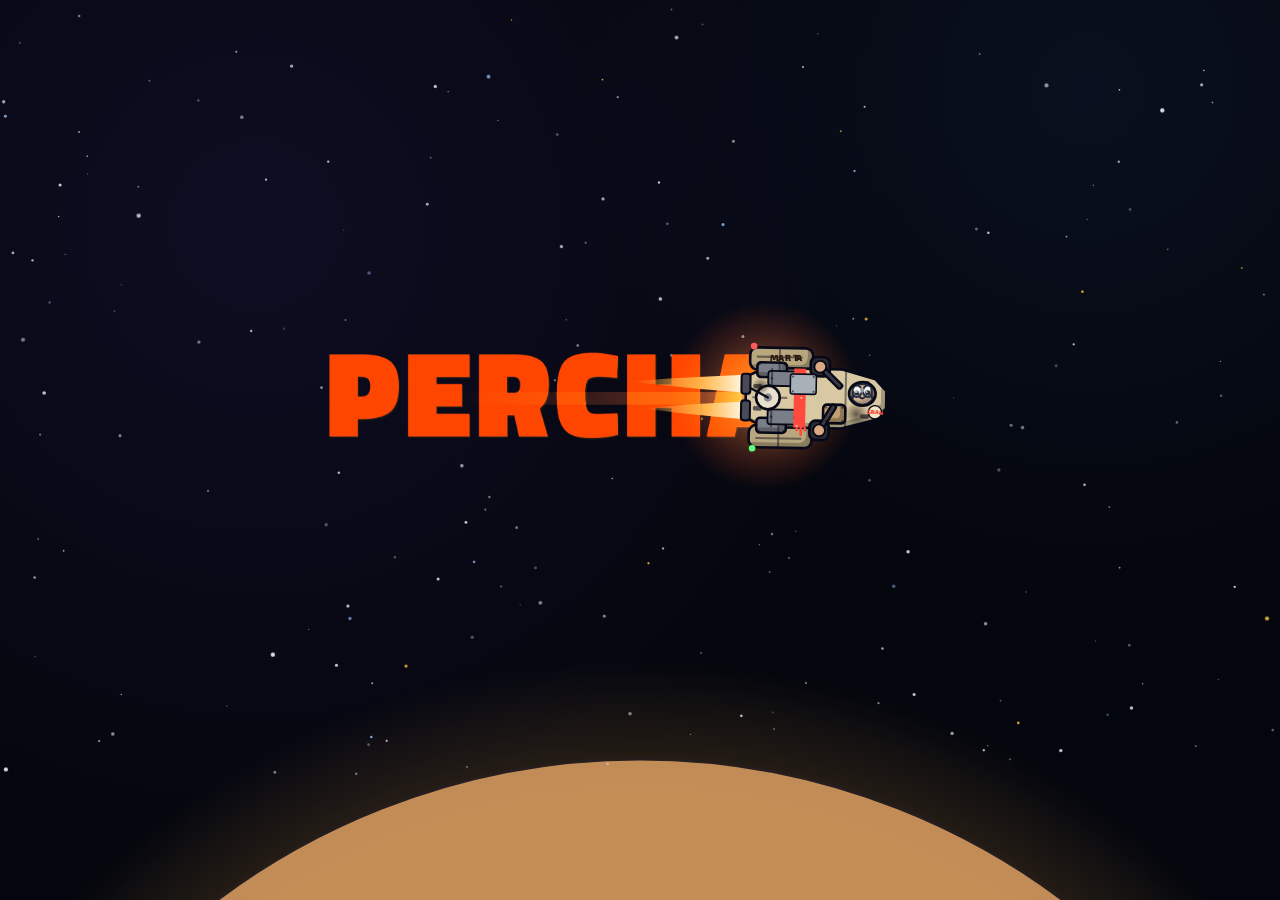
==== commit 1b9899d8: "Space Rework P1 phase 1 of replacing vanilla space combat with new system." ====
--- a/game/index.html
+++ b/game/index.html
@@ -379,61 +379,8 @@
   </div>
 </div>
 </div>
+<!-- the Type 3.5 test bench (hc35-bench.js, dev only: ?dev#arena). Arena v2, SB Test and Type 3's picker are archived (archive/README.md) -->
 <div class="scene sr-app sr-root" id="sc-arena" hidden>
-<div class="sr-shell ar-shell">
-  <header class="sr-topbar">
-    <div class="sr-topbar__id">
-      <div class="sr-topbar__title">Arena</div>
-      <div class="sr-topbar__sub" id="arScen">Pick a scenario</div>
-    </div>
-    <div class="sr-topbar__mid"><div class="ar-status" id="arStatus" aria-live="polite"></div></div>
-    <div class="sr-topbar__tools">
-      <button class="sr-btn sr-btn--primary" id="arGo" disabled>Execute</button>
-      <button class="sr-btn" id="arPause" disabled>Pause</button>
-      <button class="sr-btn sr-btn--icon" id="arDockBtn" aria-label="Designer panel"><svg class="sr-ico" aria-hidden="true"><use href="#i-debug"/></svg></button>
-      <button class="sr-btn sr-btn--icon" id="arMenuBtn" aria-label="Menu"><svg class="sr-ico" aria-hidden="true"><use href="#i-menu"/></svg></button>
-    </div>
-    <div class="sr-menu" id="arMenu" role="menu" hidden></div>
-  </header>
-  <div class="sr-stage" id="arStage">
-    <canvas id="arCv"></canvas>
-    <div class="ar-ship" id="arShip" hidden></div>
-    <div class="ar-int" id="arInt" hidden></div>
-    <div class="ar-toast" id="arToast" hidden></div>
-  </div>
-  <aside class="sr-rail ar-dock"><div class="sr-rail__scroll" id="arPanel"></div></aside>
-</div>
-<div class="sr-scrim" id="arPicker" hidden>
-  <div class="sr-window sr-window--lg">
-    <div class="sr-window__head"><div class="sr-window__title" id="arRulesetTitle">Arena: pick a ruleset</div></div>
-    <div class="sr-window__body"><div id="arRulesets"></div><div id="arScnStep" hidden><div id="arScnList"></div></div></div>
-    <div class="sr-window__foot"><span class="sr-window__note" id="arTuneNow"></span></div>
-  </div>
-</div>
-<div class="arn-root" id="arSb" hidden>
-<div class="arn-shell">
-  <header class="arn-top">
-    <div><div class="arn-top__title" id="sbTitle">SB Test</div><div class="arn-top__sub" id="sbSub"></div></div>
-    <div class="arn-top__mid"><span class="arn-phase" id="sbPhase" data-phase="PICK">Pick</span><span class="arn-chip" id="sbTurn"></span><span class="arn-chip" id="sbObj"></span></div>
-    <button type="button" class="sr-btn sr-btn--sm" id="sbFit">Fit map</button>
-  </header>
-  <div class="arn-body">
-    <div class="arn-stage">
-      <canvas id="sbCv"></canvas>
-      <div class="arn-tray" id="sbTray" hidden></div>
-      <div class="arn-tip" id="sbTip" role="tooltip" hidden></div>
-      <div class="arn-shipchips" id="sbChips"></div>
-      <button type="button" class="sr-btn sr-btn--primary arn-go" id="sbGo" hidden>Execute</button>
-      <div class="arn-scrim" id="sbPicker" hidden></div>
-      <div class="arn-scrim" id="sbEnd" hidden></div>
-    </div>
-    <aside class="arn-panel" id="sbPanel">
-      <div class="arn-panel__head"><button type="button" class="sr-btn sr-btn--icon sr-btn--sm sr-btn--ghost" id="sbPanelToggle" aria-label="Designer panel" aria-expanded="true">&#9776;</button><span class="arn-panel__title">Designer panel</span></div>
-      <div class="arn-panel__scroll" id="sbPanelBody"></div>
-    </aside>
-  </div>
-</div>
-</div>
 <div class="hc-root sr-root" id="arHc" hidden>
 <div class="hc-shell">
   <div class="hc-stage" id="hcStage">
@@ -443,38 +390,17 @@
       <div class="hc-clockbox"><div class="hc-clock" id="hcClock">4:00</div><div class="hc-time" id="hcTime"></div><div class="hc-banner" id="hcBanner" hidden>PAUSED &#8212; ISSUING ORDERS</div></div>
     </div>
     <div class="hc-feed" id="hcFeed" aria-live="polite"></div>
-    <div class="hc-tray" id="hcTray" hidden></div>
     <div class="hc-pilot" id="hcPilot" hidden></div>
     <div class="hc-cmds" id="hcCmds" hidden><div class="hc-cmds__top"><span class="hc-cmds__title">Commands</span><div class="hc-cp" id="hcCp"></div></div><div id="hcCmdsBody"></div></div>
-    <div class="hc-wheel" id="hcWheel" hidden></div>
     <div class="hc-roster" id="hcRoster" hidden></div>
     <div class="hc-tip" id="hcTip" role="tooltip" hidden></div>
     <div class="hc-toast" id="hcToast" hidden></div>
-    <div class="hc-scrim" id="hcPicker" hidden></div>
     <div class="hc-scrim" id="hcEnd" hidden></div>
   </div>
   <aside class="hc-panel" id="hcPanel">
     <div class="hc-panel__head"><button type="button" class="sr-btn sr-btn--icon sr-btn--sm sr-btn--ghost" id="hcPanelToggle" aria-label="Designer panel" aria-expanded="true">&#9776;</button><span class="hc-panel__title">Designer panel</span></div>
     <div class="hc-panel__scroll" id="hcPanelBody"></div>
   </aside>
-</div>
-</div>
-<div class="sr-scrim" id="arOver" hidden>
-  <div class="sr-window sr-window--sm">
-    <div class="sr-window__head"><div class="sr-window__title ar-over__title">&#8212;</div></div>
-    <div class="sr-window__body"><p class="ar-over__text"></p></div>
-    <div class="sr-window__foot"><span class="sr-spacer"></span>
-      <button class="sr-btn sr-btn--sm" data-ob="picker">Picker</button>
-      <button class="sr-btn sr-btn--sm" data-ob="new">New seed</button>
-      <button class="sr-btn sr-btn--sm sr-btn--primary" data-ob="same">Same seed</button></div>
-  </div>
-</div>
-<div class="sr-scrim" id="arDump" hidden>
-  <div class="sr-window">
-    <div class="sr-window__head"><div class="sr-window__title">Metrics (this session)</div></div>
-    <div class="sr-window__body"><textarea class="ar-dump" readonly></textarea></div>
-    <div class="sr-window__foot"><span class="sr-spacer"></span><button class="sr-btn sr-btn--sm" data-close>Close</button></div>
-  </div>
 </div>
 </div>
 <script src="ui/sr-theme.js"></script>
@@ -495,22 +421,20 @@
 <script src="js/prologue.js"></script>
 <script src="js/base.js"></script>
 <script src="js/space.js"></script>
-<script src="js/sim2.js"></script>
-<script src="js/sim-sb.js"></script>
 <script src="js/det-math.js"></script>
 <script src="js/sim-hc.js"></script>
-<script src="js/arena.js"></script>
-<script src="js/arena-sb.js"></script>
 <script src="js/arena-hc.js"></script>
 <script src="js/ops-core.js"></script>
 <script src="js/sim-hc35.js"></script>
 <script src="js/arena-hc35.js"></script>
 <script src="js/flight-rec.js"></script>
+<script src="js/hc35-bench.js"></script>
 <script src="js/ground.js"></script>
 <script src="js/intro.js"></script>
 <script>
-// the harnesses boot straight into the game; players get the title screen first. #arena boots the Arena (a test environment)
-if(location.hash==='#arena')SR.bootArena();
+// the harnesses boot straight into the game; players get the title screen first. With ?dev, #arena (or the title's
+// Test bench button) opens the Type 3.5 test bench, a development tool; without it, neither exists
+if(SR.dev&&location.hash==='#arena')SR.bootArena();
 else if(location.hash==='#test'||location.hash==='#deploy')SR.boot();
-else SR_INTRO.show(()=>SR.boot(),()=>SR.bootArena());
+else SR_INTRO.show(()=>SR.boot(),SR.dev?()=>SR.bootArena():null);
 </script>
--- a/game/ui/arena.css
+++ b/game/ui/arena.css
@@ -1,5 +1,5 @@
 /* =====================================================================
-   The Arena (docs/ARENA-HANDOFF.md): a designer's lab scene, and its tool
+   The Arena (docs/archive/ARENA-HANDOFF.md): a designer's lab scene, and its tool
    button on the title screen. Built on the theme's shell, windows, buttons.
    ===================================================================== */
 
@@ -7,212 +7,7 @@
 #splash .splash__tool{--c:transparent;--ct:var(--sr-psi);box-shadow:none;border:1.5px dashed color-mix(in srgb,var(--sr-psi) 60%,transparent);}
 #splash .splash__tool:hover{--c:color-mix(in srgb,var(--sr-psi) 14%,transparent);}
 
-#sc-arena .ar-shell{grid-template-columns:minmax(0,1fr) 340px;}
-#sc-arena .ar-shell.is-nodock{grid-template-columns:minmax(0,1fr) 0;}
-#sc-arena .ar-shell.is-nodock .ar-dock{display:none;}
-#sc-arena .sr-topbar{gap:var(--sr-s3);}
-#sc-arena .sr-menu{right:12px;top:calc(var(--sr-topbar-h) - 4px);}
-#sc-arena .ar-status{display:flex;flex-direction:column;align-items:center;gap:2px;font:600 var(--sr-fs-xs)/1.2 var(--sr-font-ui);color:var(--sr-text-2);min-width:0;}
-#sc-arena .ar-status b{font:800 var(--sr-fs-sm)/1 var(--sr-font-ui);color:var(--sr-gold);white-space:nowrap;}
-#sc-arena .ar-status span{white-space:nowrap;overflow:hidden;text-overflow:ellipsis;max-width:100%;}
-#sc-arena .sr-stage{background:#04060d;}
-#sc-arena .sr-stage>canvas{touch-action:none;}
-
-/* the selected ship */
-#sc-arena .ar-ship{position:absolute;left:var(--sr-gutter);bottom:var(--sr-gutter);z-index:var(--sr-z-hud);width:min(440px,calc(100% - 32px));
-  padding:10px 12px;background:var(--sr-hull);border:var(--sr-line) solid var(--sr-ink);border-radius:var(--sr-r-lg);box-shadow:var(--sr-float);
-  display:flex;flex-direction:column;gap:6px;font:600 var(--sr-fs-sm)/1.3 var(--sr-font-ui);}
-#sc-arena .ar-ship__head{display:flex;align-items:baseline;gap:8px;flex-wrap:wrap;}
-#sc-arena .ar-ship__head b{font:800 var(--sr-fs-md)/1 var(--sr-font-ui);}
-#sc-arena .ar-ship__head span{color:var(--sr-text-3);font-size:var(--sr-fs-xs);}
-#sc-arena .is-reb{color:var(--sr-rebel-hi);} #sc-arena .is-heg{color:var(--sr-heg-hi);} #sc-arena .is-bad{color:var(--sr-hazard);}
-#sc-arena .ar-ship__row{color:var(--sr-text-2);}
-#sc-arena .ar-ship__ctl{display:flex;flex-wrap:wrap;gap:6px;align-items:center;}
-#sc-arena .ar-ship__hint{color:var(--sr-text-3);font-size:var(--sr-fs-xs);}
-#sc-arena .sr-btn.is-on{--c:var(--sr-gold);--ct:var(--sr-gold-ink);}
-#sc-arena select{font:700 var(--sr-fs-sm)/1 var(--sr-font-ui);color:var(--sr-text);background:var(--sr-void);border:1.5px solid var(--sr-seam);border-radius:var(--sr-r-sm);padding:4px 6px;}
-#sc-arena .ar-meter{display:flex;align-items:center;gap:8px;font-size:var(--sr-fs-xs);color:var(--sr-text-3);}
-#sc-arena .ar-meter i{flex:1;height:8px;border-radius:4px;background:linear-gradient(90deg,var(--c) var(--v),var(--sr-void) var(--v));box-shadow:inset 0 0 0 1.5px var(--sr-ink);}
-#sc-arena .ar-meter b{color:var(--sr-text);min-width:2ch;text-align:right;}
-
-/* action points (C-57): a pip per point; spent pips dim; Cool bonus pips gold */
-#sc-arena .ar-ap{display:flex;align-items:center;gap:8px;font-size:var(--sr-fs-xs);color:var(--sr-text-3);}
-#sc-arena .ar-ap__pips{display:flex;gap:3px;flex-wrap:wrap;}
-#sc-arena .ar-ap__pips i{width:14px;height:14px;border-radius:4px;background:var(--sr-shield);box-shadow:inset 0 0 0 1.5px var(--sr-ink);}
-#sc-arena .ar-ap__pips i.is-bonus{background:var(--sr-gold);}
-#sc-arena .ar-ap__pips i.is-spent{background:var(--sr-void);box-shadow:inset 0 0 0 1.5px var(--sr-seam);}
-#sc-arena .ar-ap b{color:var(--sr-text);}
-#sc-arena .ar-ap em{font-style:normal;font-weight:800;color:var(--sr-gold);}
-#sc-arena .ar-cost{display:inline-grid;place-items:center;min-width:18px;height:18px;padding:0 4px;border-radius:9px;
-  font:800 var(--sr-fs-micro)/1 var(--sr-font-ui);color:var(--sr-ink);background:var(--sr-shield);}
-#sc-arena .sr-btn:disabled .ar-cost{background:var(--sr-seam);color:var(--sr-text-3);}
-#sc-arena .sr-btn.is-on .ar-cost{background:var(--sr-ink);color:var(--sr-gold);}
-
-/* the interrupt menu */
-#sc-arena .ar-int{position:absolute;z-index:calc(var(--sr-z-hud) + 2);display:flex;flex-direction:column;gap:6px;padding:10px;min-width:200px;
-  background:var(--sr-hull);border:var(--sr-line) solid var(--sr-ink);border-radius:var(--sr-r-lg);box-shadow:var(--sr-float),inset 0 4px 0 var(--sr-psi);}
-#sc-arena .ar-int__head{font:800 var(--sr-fs-sm)/1.2 var(--sr-font-ui);color:var(--sr-psi);}
-#sc-arena .ar-int__hint{font:600 var(--sr-fs-sm)/1.3 var(--sr-font-ui);color:var(--sr-text-2);}
-#sc-arena .ar-int .sr-btn{justify-content:space-between;}
-#sc-arena .ar-toast{position:absolute;top:var(--sr-gutter);left:50%;transform:translateX(-50%);z-index:calc(var(--sr-z-hud) + 3);padding:8px 14px;
-  background:var(--sr-hull);border:var(--sr-line) solid var(--sr-ink);border-radius:var(--sr-r);box-shadow:var(--sr-lift);font:700 var(--sr-fs-sm)/1.2 var(--sr-font-ui);}
-
-/* the designer panel */
-#sc-arena .ar-dock section{display:flex;flex-direction:column;gap:6px;}
-#sc-arena .ar-dock h4{margin:0 0 2px;font:800 var(--sr-fs-sm)/1 var(--sr-font-ui);color:var(--sr-gold);}
-#sc-arena .ar-btns,#sc-arena .ar-spawn{display:flex;flex-wrap:wrap;gap:6px;}
-#sc-arena .ar-sl{display:grid;grid-template-columns:1fr 92px 3.5ch;align-items:center;gap:6px;font:600 var(--sr-fs-xs)/1.2 var(--sr-font-ui);color:var(--sr-text-2);}
-#sc-arena .ar-sl input{width:100%;accent-color:var(--sr-gold);}
-#sc-arena .ar-sl b{text-align:right;color:var(--sr-text);}
-#sc-arena .ar-tg{display:flex;align-items:center;gap:8px;font:600 var(--sr-fs-xs)/1.2 var(--sr-font-ui);color:var(--sr-text-2);}
-#sc-arena details summary{cursor:pointer;font:700 var(--sr-fs-xs)/1.6 var(--sr-font-ui);color:var(--sr-text-3);}
-#sc-arena details[open]{display:flex;flex-direction:column;gap:6px;}
-#sc-arena .ar-ro{font:600 var(--sr-fs-xs)/1.35 var(--sr-font-ui);color:var(--sr-text-2);}
-#sc-arena .ar-faint{color:var(--sr-text-3);}
-#sc-arena .ar-tbl{width:100%;border-collapse:collapse;font:600 var(--sr-fs-xs)/1.3 var(--sr-font-ui);}
-#sc-arena .ar-tbl th{color:var(--sr-text-3);font-weight:700;text-align:right;padding:2px 3px;}
-#sc-arena .ar-tbl td{text-align:right;padding:2px 3px;border-top:1px solid var(--sr-seam);color:var(--sr-text);}
-#sc-arena .ar-tbl td:first-child{text-align:left;}
-#sc-arena .ar-tbl tr.is-reb td:first-child{color:var(--sr-rebel-hi);} #sc-arena .ar-tbl tr.is-heg td:first-child{color:var(--sr-heg-hi);}
-#sc-arena .ar-tbl tr.is-dead td{opacity:.45;text-decoration:line-through;}
-
-/* the picker and the windows */
-#sc-arena .ar-scn{padding:10px 0;border-bottom:1.5px solid var(--sr-seam);}
-#sc-arena .ar-scn:last-child{border-bottom:0;}
-#sc-arena .ar-scn__head{display:flex;align-items:baseline;gap:10px;}
-#sc-arena .ar-scn__head b{font:800 var(--sr-fs-md)/1.2 var(--sr-font-ui);}
-#sc-arena .ar-scn__id{font:700 var(--sr-fs-xs)/1 var(--sr-font-ui);color:var(--sr-text-3);}
-#sc-arena .ar-scn__desc{margin:4px 0 8px;font:600 var(--sr-fs-sm)/1.4 var(--sr-font-ui);color:var(--sr-text-2);}
-#sc-arena .ar-scn__go{display:flex;flex-wrap:wrap;gap:6px;}
-#sc-arena .ar-dump{width:100%;min-height:240px;font:12px/1.3 ui-monospace,monospace;color:var(--sr-text);background:var(--sr-void);border:1.5px solid var(--sr-seam);border-radius:var(--sr-r-sm);}
-
-@media (max-width:900px){
-  #sc-arena .ar-shell{grid-template-columns:minmax(0,1fr);grid-template-rows:var(--sr-topbar-h) minmax(0,1fr) 40%;}
-  #sc-arena .ar-shell.is-nodock{grid-template-rows:var(--sr-topbar-h) minmax(0,1fr) 0;}
-  #sc-arena .ar-dock{border-left:0;border-top:var(--sr-line) solid var(--sr-ink);}
-  #sc-arena .sr-topbar__sub{display:none;}
-}
-
-/* ===== SB Test (docs/ARENA-SB-HANDOFF.md, game/js/arena-sb.js): its own shell inside the Arena scene, ids "sb…", classes "arn-…" ===== */
-#arSb{position:absolute;inset:0;z-index:6;background:var(--sr-void);color:var(--sr-text);font-family:var(--sr-font-ui);}
-#arSb .arn-shell{position:absolute;inset:0;display:flex;flex-direction:column;}
-#arSb .arn-top{flex:0 0 auto;display:flex;align-items:center;gap:var(--sr-s3);min-height:52px;padding:6px var(--sr-gutter);
-  background:var(--sr-night);border-bottom:2px solid var(--sr-ink);flex-wrap:wrap;}
-#arSb .arn-top__title{font:400 var(--sr-fs-md)/1.1 var(--sr-font-display);letter-spacing:.03em;}
-#arSb .arn-top__sub{font:600 var(--sr-fs-xs)/1.2 var(--sr-font-ui);color:var(--sr-text-3);}
-#arSb .arn-top__mid{flex:1 1 auto;display:flex;align-items:center;gap:var(--sr-s2);min-width:0;}
-#arSb .arn-phase{display:inline-flex;align-items:center;gap:6px;height:28px;padding:0 10px;border-radius:999px;
-  font:800 var(--sr-fs-xs)/1 var(--sr-font-ui);text-transform:uppercase;letter-spacing:.06em;
-  background:var(--sr-hull);border:2px solid var(--sr-ink);color:var(--sr-phase-plan);}
-#arSb .arn-phase[data-phase="EXEC"]{color:var(--sr-phase-fight);}
-#arSb .arn-phase[data-phase="OVER"],#arSb .arn-phase[data-phase="PICK"]{color:var(--sr-text-2);}
-#arSb .arn-chip{font:700 var(--sr-fs-xs)/1 var(--sr-font-ui);color:var(--sr-text-2);white-space:nowrap;}
-#arSb .arn-body{flex:1 1 auto;position:relative;display:flex;min-height:0;}
-#arSb .arn-stage{flex:1 1 auto;position:relative;min-width:0;overflow:hidden;}
-#arSb .arn-stage canvas{position:absolute;inset:0;width:100%;height:100%;display:block;touch-action:none;}
-/* the planning tray (docs/SB-HUD-HANDOFF.md §3): one, under the selected ship; the driver sets left/top each frame */
-#arSb .arn-tray{position:absolute;left:0;top:0;z-index:3;pointer-events:auto;max-width:calc(100% - 16px);transition-property:none;}   /* placed every frame: never eased (the reduced-motion rule gives everything a 1 ms transition) */
-#arSb .arn-tray__in{display:flex;flex-direction:column;gap:6px;padding:8px 10px;background:color-mix(in srgb,var(--sr-hull) 94%,transparent);
-  border:2px solid var(--sr-ink);border-radius:var(--sr-r-lg);box-shadow:var(--sr-lift);font-size:var(--sr-fs-xs);}
-#arSb .arn-tray__in.is-done{padding:5px 8px;}
-#arSb .arn-tray__row{display:flex;align-items:center;gap:8px;flex-wrap:wrap;}
-#arSb .arn-tray__name{font-weight:800;font-size:var(--sr-fs-sm);}
-#arSb .arn-tray__pilot{color:var(--sr-text-3);font-weight:700;}
-#arSb .arn-tray__nerve{display:inline-block;width:44px;height:6px;border-radius:3px;background:var(--sr-night);border:1px solid var(--sr-ink);overflow:hidden;}
-#arSb .arn-tray__nerve i{display:block;height:100%;background:var(--sr-go);}
-#arSb .arn-tray__tgt{display:inline-flex;align-items:center;gap:4px;color:var(--sr-gold);font-weight:700;margin-left:auto;}
-#arSb .arn-tray__tgt.is-empty{color:var(--sr-text-3);font-weight:600;}
-#arSb .arn-tray__clear{min-height:26px;padding:0 8px;font-size:var(--sr-fs-xs);}
-#arSb .arn-tray__icons{display:flex;gap:6px;flex-wrap:wrap;}
-#arSb .arn-tray__hint{color:var(--sr-text-2);font-weight:600;}
-#arSb .arn-glyph{width:60%;height:60%;fill:none;stroke:currentColor;stroke-width:2;stroke-linecap:round;stroke-linejoin:round;}
-#arSb .arn-glyph--sm{width:14px;height:14px;flex:0 0 auto;}
-#arSb .arn-ico{position:relative;display:inline-flex;align-items:center;justify-content:center;width:var(--tray-icon,36px);height:var(--tray-icon,36px);
-  padding:0;border-radius:var(--sr-r-md,8px);border:2px solid var(--sr-ink);background:var(--sr-night);color:var(--sr-text);cursor:pointer;}
-#arSb .arn-ico:hover,#arSb .arn-ico:focus-visible{border-color:var(--sr-gold);outline:none;}
-#arSb .arn-ico[aria-pressed="true"]{background:var(--sr-gold);color:var(--sr-gold-ink);}
-#arSb .arn-ico.is-default[aria-pressed="false"]{border-color:var(--sr-gold);}
-#arSb .arn-ico[aria-disabled="true"]{opacity:.38;cursor:not-allowed;}
-#arSb .arn-ico[aria-disabled="true"]:hover{border-color:var(--sr-ink);}
-#arSb .arn-ico__lock{position:absolute;right:-4px;bottom:-4px;width:14px;height:14px;padding:1px;border-radius:4px;background:var(--sr-hull);stroke-width:2.4;}
-/* the breadcrumb: S1 · ACT · S2, filled as each step commits; the active one pulses */
-#arSb .arn-crumbs{display:flex;align-items:center;gap:4px;}
-#arSb .arn-crumbs__sep{width:10px;height:2px;background:var(--sr-seam);}
-#arSb .arn-pip{display:inline-flex;align-items:center;gap:3px;height:22px;padding:0 7px;border-radius:999px;border:2px solid var(--sr-seam);
-  background:transparent;color:var(--sr-text-3);font:800 var(--sr-fs-micro)/1 var(--sr-font-ui);letter-spacing:.06em;cursor:pointer;}
-#arSb .arn-pip.is-filled{background:var(--sr-gold);border-color:var(--sr-gold);color:var(--sr-gold-ink);}
-#arSb .arn-pip.is-active{border-color:var(--sr-gold);color:var(--sr-gold);animation:arn-pulse 1.1s ease-in-out infinite;}
-#arSb .arn-pip.is-active.is-filled{color:var(--sr-gold-ink);}
-#arSb .arn-pip[aria-disabled="true"]{cursor:default;opacity:.6;}
-@keyframes arn-pulse{0%,100%{box-shadow:0 0 0 0 color-mix(in srgb,var(--sr-gold) 60%,transparent);}50%{box-shadow:0 0 0 4px color-mix(in srgb,var(--sr-gold) 0%,transparent);}}
-@media (prefers-reduced-motion:reduce){#arSb .arn-pip.is-active{animation:none;}}
-/* the hover card */
-#arSb .arn-tip{position:absolute;z-index:6;max-width:260px;padding:7px 9px;background:var(--sr-night);border:2px solid var(--sr-ink);border-radius:var(--sr-r-md,8px);
-  box-shadow:var(--sr-lift);font-size:var(--sr-fs-xs);pointer-events:none;transition-property:none;}
-#arSb .arn-tip__name{font-weight:800;margin-bottom:2px;}
-#arSb .arn-tip__line{color:var(--sr-text-2);}
-#arSb .arn-tip__warn{color:var(--sr-hazard);font-weight:800;margin-bottom:2px;}
-/* the turn chrome (§4): ship chips bottom centre, Execute bottom right */
-#arSb .arn-shipchips{position:absolute;left:50%;bottom:12px;transform:translateX(-50%);z-index:2;display:flex;flex-wrap:wrap;justify-content:center;gap:6px;
-  max-width:calc(100% - 280px);pointer-events:auto;}
-#arSb .arn-shipchips:empty{display:none;}
-#arSb .arn-shipchip{display:inline-flex;align-items:center;gap:6px;height:32px;padding:0 10px;border-radius:999px;border:2px solid var(--sr-ink);
-  background:color-mix(in srgb,var(--sr-hull) 92%,transparent);color:var(--sr-text);font:700 var(--sr-fs-xs)/1 var(--sr-font-ui);cursor:pointer;}
-#arSb .arn-shipchip.is-on{border-color:var(--sr-gold);}
-#arSb .arn-shipchip.is-done{color:var(--sr-go);}
-#arSb .arn-shipchip__name{color:var(--sr-text);}
-#arSb .arn-shipchip__pips{display:inline-flex;gap:3px;}
-#arSb .arn-shipchip__pips i{width:7px;height:7px;border-radius:50%;border:1.5px solid var(--sr-seam);}
-#arSb .arn-shipchip__pips i.is-on{background:var(--sr-gold);border-color:var(--sr-gold);}
-#arSb .arn-go{position:absolute;right:12px;bottom:12px;z-index:2;min-height:48px;padding:0 20px;font-size:var(--sr-fs-md);}
-/* the designer panel: a collapsible dock on the right */
-#arSb .arn-panel{flex:0 0 300px;display:flex;flex-direction:column;min-height:0;background:var(--sr-night);border-left:2px solid var(--sr-ink);}
-#arSb .arn-panel.is-collapsed{flex-basis:44px;}
-#arSb .arn-panel.is-collapsed .arn-panel__scroll{display:none;}
-#arSb .arn-panel__head{display:flex;align-items:center;gap:8px;padding:8px 10px;border-bottom:2px solid var(--sr-ink);font-weight:800;font-size:var(--sr-fs-sm);}
-#arSb .arn-panel.is-collapsed .arn-panel__title{display:none;}
-#arSb .arn-panel__scroll{flex:1 1 auto;overflow:auto;padding:8px 10px 24px;}
-#arSb .arn-grp{margin:0 0 14px;}
-#arSb .arn-grp__head{font:800 var(--sr-fs-micro)/1 var(--sr-font-ui);color:var(--sr-psi);text-transform:uppercase;letter-spacing:.08em;margin:6px 0 8px;}
-#arSb .arn-row{display:grid;grid-template-columns:1fr auto;gap:2px 8px;align-items:center;margin:0 0 8px;font-size:var(--sr-fs-xs);}
-#arSb .arn-row label{color:var(--sr-text-2);font-weight:700;overflow:hidden;text-overflow:ellipsis;white-space:nowrap;}
-#arSb .arn-row output{font-weight:800;font-variant-numeric:tabular-nums;}
-#arSb .arn-row input[type=range]{grid-column:1 / -1;width:100%;accent-color:var(--sr-gold);}
-#arSb .arn-row--toggle{grid-template-columns:auto 1fr;}
-#arSb .arn-row--toggle input{accent-color:var(--sr-gold);width:16px;height:16px;margin:0;}
-#arSb .arn-row--multi{grid-template-columns:1fr;}
-#arSb .arn-multi{display:flex;flex-wrap:wrap;gap:4px 10px;}
-#arSb .arn-multi label{display:inline-flex;align-items:center;gap:4px;font-weight:600;color:var(--sr-text);}
-#arSb .arn-multi input{accent-color:var(--sr-gold);margin:0;}
-#arSb .arn-btns{display:flex;flex-wrap:wrap;gap:6px;}
-#arSb .arn-btns .sr-btn{min-height:30px;padding:0 10px;font-size:var(--sr-fs-xs);}
-#arSb .arn-readout{font:600 var(--sr-fs-xs)/1.45 var(--sr-font-ui);color:var(--sr-text-2);white-space:pre-wrap;font-variant-numeric:tabular-nums;}
-/* the picker and the end card */
-#arSb .arn-scrim{position:absolute;inset:0;z-index:5;display:flex;align-items:center;justify-content:center;padding:16px;
-  background:rgba(4,6,13,.72);}
-#arSb .arn-win{width:min(720px,100%);max-height:100%;overflow:auto;background:var(--sr-hull);border:2px solid var(--sr-ink);
-  border-radius:var(--sr-r-xl);box-shadow:var(--sr-float);padding:18px 20px;}
-#arSb .arn-win h2{margin:0 0 4px;font:400 var(--sr-fs-xl)/1.1 var(--sr-font-display);letter-spacing:.02em;}
-#arSb .arn-win p{margin:0 0 12px;color:var(--sr-text-2);font-size:var(--sr-fs-sm);}
-#arSb .arn-pick{display:grid;gap:8px;margin:10px 0 0;}
-#arSb .arn-pick__item{display:flex;align-items:center;gap:12px;padding:10px 12px;border-radius:var(--sr-r-lg);
-  background:var(--sr-plate);border:2px solid var(--sr-ink);}
-#arSb .arn-pick__item.is-on{border-color:var(--sr-gold);}
-#arSb .arn-pick__txt{flex:1 1 auto;min-width:0;}
-#arSb .arn-pick__name{font-weight:800;font-size:var(--sr-fs-md);}
-#arSb .arn-pick__desc{color:var(--sr-text-2);font-size:var(--sr-fs-xs);margin-top:2px;}
-#arSb .arn-pick__go{display:flex;flex-wrap:wrap;gap:6px;justify-content:flex-end;}
-#arSb .arn-pick__go .sr-btn{min-height:32px;font-size:var(--sr-fs-xs);}
-#arSb .arn-fine{color:var(--sr-text-3);font-size:var(--sr-fs-xs);margin-top:12px;}
-@media (max-width:760px){
-  #arSb .arn-panel{position:absolute;right:0;top:0;bottom:0;z-index:4;flex-basis:auto;width:min(300px,86vw);}
-  #arSb .arn-panel.is-collapsed{width:44px;}
-  #arSb .arn-shipchips{left:12px;transform:none;justify-content:flex-start;max-width:calc(100% - 240px);}
-  #arSb .arn-go{right:56px;}
-  #arSb .arn-pick__item{flex-direction:column;align-items:stretch;}
-}
-
-/* ===== Type 3: High Command (docs/ARENA-HC-HANDOFF.md §3, game/js/arena-hc.js): ids "hc…", classes "hc-…" =====
+/* ===== Type 3: High Command (docs/archive/ARENA-HC-HANDOFF.md §3, game/js/arena-hc.js): ids "hc…", classes "hc-…" =====
    The approved High Command HUD on the kit's tokens. Colour law: gold = you can act on this (COMMANDS is the one
    gold primary), rebel red = yours, Hegemony blue = theirs, hazard orange = danger, shield cyan = info, steel = quiet
    friendlies. */
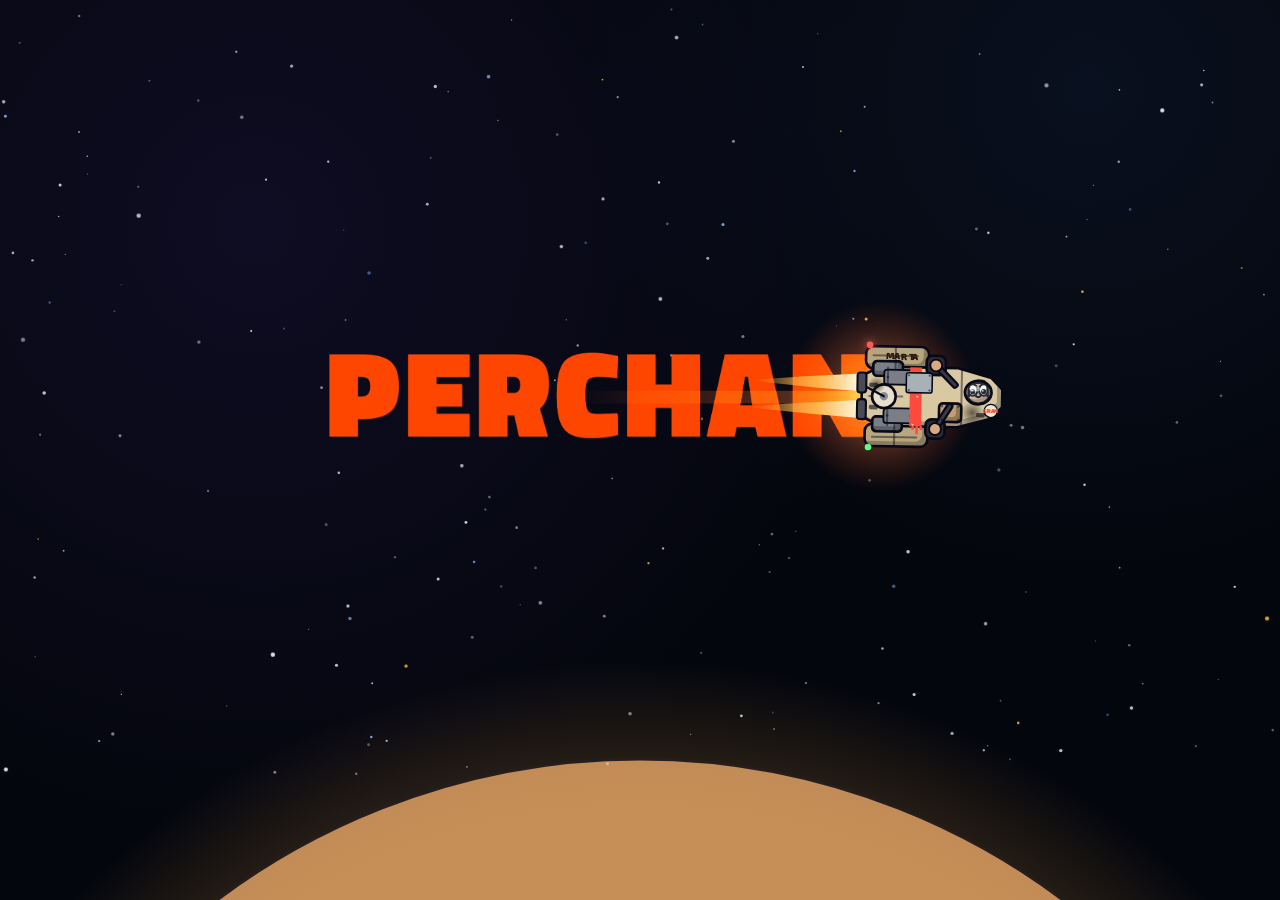
==== commit 36578606: "Space Rework S1-S6: Type 3.5 flies the campaign's wings, and its results land The switch to main (do" ====
--- a/game/index.html
+++ b/game/index.html
@@ -379,8 +379,8 @@
   </div>
 </div>
 </div>
-<!-- the Type 3.5 test bench (hc35-bench.js, dev only: ?dev#arena). Arena v2, SB Test and Type 3's picker are archived (archive/README.md) -->
-<div class="scene sr-app sr-root" id="sc-arena" hidden>
+<!-- Type 3.5's scene (space35.js): campaign missions, and the test opportunity with ?dev (?dev#arena). Arena v2, SB Test and Type 3's picker are archived (archive/README.md) -->
+<div class="scene sr-app sr-root" id="sc-space35" hidden>
 <div class="hc-root sr-root" id="arHc" hidden>
 <div class="hc-shell">
   <div class="hc-stage" id="hcStage">
@@ -428,12 +428,12 @@
 <script src="js/sim-hc35.js"></script>
 <script src="js/arena-hc35.js"></script>
 <script src="js/flight-rec.js"></script>
-<script src="js/hc35-bench.js"></script>
+<script src="js/space35.js"></script>
 <script src="js/ground.js"></script>
 <script src="js/intro.js"></script>
 <script>
 // the harnesses boot straight into the game; players get the title screen first. With ?dev, #arena (or the title's
-// Test bench button) opens the Type 3.5 test bench, a development tool; without it, neither exists
+// Test bench button) opens Type 3.5's test opportunity, a development tool; without it, neither exists
 if(SR.dev&&location.hash==='#arena')SR.bootArena();
 else if(location.hash==='#test'||location.hash==='#deploy')SR.boot();
 else SR_INTRO.show(()=>SR.boot(),SR.dev?()=>SR.bootArena():null);
--- a/game/ui/scenes.css
+++ b/game/ui/scenes.css
@@ -534,3 +534,40 @@
 
 /* the ship window is the Starfighter sheet (sr-shipfile.css); only the fleet-list face remains ours */
 #sc-base .bs-shipface{border-radius:50%;background:var(--sr-night,#101330);}
+
+/* the Hangar's Wings window and the Assign window (docs/MAIN-SWITCH-HANDOFF.md S3) */
+.wg-card{margin-top:10px;}
+.wg-card .sr-card__top{gap:8px;align-items:center;}
+.wg-name{flex:1 1 auto;min-width:0;max-width:220px;font:700 var(--sr-fs-lg) var(--sr-font-display);letter-spacing:.02em;color:var(--sr-text);background:transparent;border:0;border-bottom:2px dashed color-mix(in srgb,var(--sr-text) 25%,transparent);padding:2px 4px;}
+.wg-name:focus{outline:none;border-bottom-color:var(--sr-gold);}
+.wg-tags{display:flex;gap:6px;margin-left:auto;flex-wrap:wrap;justify-content:flex-end;}
+.wg-row{display:grid;grid-template-columns:40px minmax(0,1fr) auto;gap:10px;align-items:center;padding:6px 4px;border-top:1px solid color-mix(in srgb,var(--sr-text) 10%,transparent);}
+.wg-row:first-of-type{border-top:0;}
+.wg-row.is-lead .wg-who b{color:var(--sr-gold);}
+.wg-row .kf{width:40px;height:40px;display:grid;place-items:center;}
+.wg-who{display:flex;flex-direction:column;min-width:0;}
+.wg-who small{color:var(--sr-text-2);font-size:var(--sr-fs-xs);white-space:nowrap;overflow:hidden;text-overflow:ellipsis;}
+.wg-star{color:var(--sr-gold);}
+.wg-acts{display:flex;gap:6px;flex-wrap:wrap;justify-content:flex-end;align-items:center;}
+.wg-move{grid-column:1 / -1;display:flex;gap:6px;flex-wrap:wrap;justify-content:flex-end;padding-top:4px;}
+
+/* the Arsenal's Crafting tab, a placeholder (docs/MAIN-SWITCH-HANDOFF.md S5) */
+.cr-note{display:flex;align-items:center;gap:8px;margin:0 0 10px;}
+.cr-list{display:flex;flex-direction:column;gap:8px;}
+.cr-card{display:grid;grid-template-columns:minmax(0,1fr) auto auto;gap:12px;align-items:center;padding:8px 10px;}
+.cr-card.is-sel{outline:2px solid var(--sr-gold);}
+.cr-pick{display:flex;align-items:center;gap:10px;min-width:0;background:none;border:0;padding:0;text-align:left;color:var(--sr-text);font:inherit;cursor:pointer;}
+.cr-pick .it-art{width:40px;height:40px;flex:none;display:grid;place-items:center;}
+.cr-who{display:flex;flex-direction:column;min-width:0;}
+.cr-who small{color:var(--sr-text-2);font-size:var(--sr-fs-xs);}
+.cr-cost{display:flex;flex-direction:column;align-items:flex-end;gap:2px;}
+
+/* the mission report: a Type 3.5 flight's ships, and its More information (MAIN-SWITCH S6) */
+.rp-ships{display:flex;flex-direction:column;gap:6px;}
+.rp-ship{display:grid;grid-template-columns:minmax(0,1fr) 90px auto;align-items:center;gap:10px;padding:8px 12px;background:var(--sr-night);border-radius:var(--sr-r);font-size:var(--sr-fs-sm);}
+.rp-ship b{font-weight:800;color:#fff;overflow:hidden;text-overflow:ellipsis;white-space:nowrap;}
+.rp-ship__hull{height:8px;border-radius:4px;background:var(--sr-seam);overflow:hidden;}
+.rp-ship__hull i{display:block;height:100%;width:var(--h);background:var(--sr-shield);}
+.rp-ship.is-lost b{color:var(--sr-text-3);text-decoration:line-through;}
+.rp-ship__state{grid-column:2 / -1;justify-self:end;font-weight:800;text-transform:uppercase;letter-spacing:.06em;font-size:var(--sr-fs-xs);color:var(--sr-text-3);}
+.rp-more{overflow:auto;max-height:min(70vh,640px);}
--- a/game/ui/arena.css
+++ b/game/ui/arena.css
@@ -6,6 +6,9 @@
 /* the title screen's tool button: the debug-menu look (.sr-menu__item--debug), on the splash */
 #splash .splash__tool{--c:transparent;--ct:var(--sr-psi);box-shadow:none;border:1.5px dashed color-mix(in srgb,var(--sr-psi) 60%,transparent);}
 #splash .splash__tool:hover{--c:color-mix(in srgb,var(--sr-psi) 14%,transparent);}
+/* the Missions tab's dev-only Type 3.5 buttons (?dev, MAIN-SWITCH S1): the same tool look */
+.bf-dev35{--c:transparent;--ct:var(--sr-psi);box-shadow:none;border:1.5px dashed color-mix(in srgb,var(--sr-psi) 60%,transparent);margin-top:8px;}
+.bf-dev35:hover{--c:color-mix(in srgb,var(--sr-psi) 14%,transparent);}
 
 /* ===== Type 3: High Command (docs/archive/ARENA-HC-HANDOFF.md §3, game/js/arena-hc.js): ids "hc…", classes "hc-…" =====
    The approved High Command HUD on the kit's tokens. Colour law: gold = you can act on this (COMMANDS is the one
@@ -320,9 +323,9 @@
 #arHc35>*{pointer-events:auto;}
 #arHc35 .sr-banner{pointer-events:none;}
 #arHc35 .h35-scrim{position:absolute;inset:0;display:flex;align-items:center;justify-content:center;padding:16px;background:rgba(4,6,13,.78);}
-#arHc35 .h35-label{margin:14px 0 6px;font:800 var(--sr-fs-xs)/1 var(--sr-font-ui);letter-spacing:.08em;text-transform:uppercase;color:var(--sr-text-2);}
+:is(#arHc35,.h35-more) .h35-label{margin:14px 0 6px;font:800 var(--sr-fs-xs)/1 var(--sr-font-ui);letter-spacing:.08em;text-transform:uppercase;color:var(--sr-text-2);}
 #arHc35 .h35-hint{margin:0 0 4px;font-size:var(--sr-fs-sm);color:var(--sr-text-2);}
-#arHc35 .h35-sub,#arHc35 .h35-fine2{font-size:var(--sr-fs-xs);color:var(--sr-text-3);}
+:is(#arHc35,.h35-more) .h35-sub,:is(#arHc35,.h35-more) .h35-fine2{font-size:var(--sr-fs-xs);color:var(--sr-text-3);}
 /* the board */
 #arHc35 .h35-portrait{width:72px;height:72px;}
 /* the dossier */
@@ -344,18 +347,27 @@
 #arHc35 .h35-ord__lbl{width:58px;font:800 var(--sr-fs-xs)/1 var(--sr-font-ui);color:var(--sr-text-2);letter-spacing:.06em;}
 /* the debrief */
 #arHc35 .h35-debrief{max-height:100%;display:flex;flex-direction:column;}
+/* a campaign mission's end: just the result (MAIN-SWITCH S6), the detail on the base report's More information */
+#arHc35 .h35-result{width:min(440px,calc(100vw - 32px));text-align:center;}
+#arHc35 .h35-result .sr-window__body{display:flex;flex-direction:column;align-items:center;gap:18px;padding:28px 20px 22px;}
+#arHc35 .h35-result__name{font:800 var(--sr-fs-sm)/1 var(--sr-font-ui);letter-spacing:.08em;text-transform:uppercase;color:var(--sr-text-2);}
+#arHc35 .h35-result .sr-stamp{font-size:28px;padding:10px 18px;transform:rotate(-4deg);}
+.h35-log{display:flex;flex-direction:column;gap:2px;max-height:320px;overflow:auto;background:var(--sr-night);border-radius:var(--sr-r);padding:6px 10px;}
+.h35-log p{margin:0;display:grid;grid-template-columns:40px minmax(0,1fr);gap:6px;font-size:var(--sr-fs-xs);line-height:1.4;color:var(--sr-text);}
+.h35-log time{color:var(--sr-text-3);font-variant-numeric:tabular-nums;}
+.h35-log p.is-good span{color:var(--sr-c-good);}
 #arHc35 .h35-debrief .sr-window__body{overflow:auto;}
 #arHc35 .h35-debrief .sr-window__head .sr-stamp{margin-left:auto;transform:rotate(-4deg);}
-#arHc35 .h35-rew--deb{font-size:var(--sr-fs-sm);margin:0;} #arHc35 .h35-rew__miss{color:var(--sr-text-3);font-weight:700;}
-#arHc35 .h35-leaders{display:grid;grid-template-columns:repeat(auto-fill,minmax(260px,1fr));gap:10px;}   /* how your leaders played it (feedback 2, §3.3) */
-#arHc35 .h35-lead{background:var(--sr-night);border-radius:var(--sr-r);padding:8px 10px;}
-#arHc35 .h35-lead__name{font:800 var(--sr-fs-xs)/1 var(--sr-font-ui);text-transform:uppercase;letter-spacing:.08em;color:var(--sr-gold);margin-bottom:6px;}
-#arHc35 .h35-lead ol{margin:0;padding:0;list-style:none;display:flex;flex-direction:column;gap:6px;}
-#arHc35 .h35-lead li{display:grid;grid-template-columns:34px 16px minmax(0,1fr);gap:4px;font-size:var(--sr-fs-xs);line-height:1.35;color:var(--sr-text);}
-#arHc35 .h35-lead time{color:var(--sr-text-3);font-variant-numeric:tabular-nums;} #arHc35 .h35-lead i{font-style:normal;color:var(--sr-shield);text-align:center;}
-#arHc35 .h35-lead em{display:block;font-style:normal;color:var(--sr-text-3);}
-#arHc35 .h35-lead li.is-fallback i,#arHc35 .h35-lead li.is-fallback b{color:var(--sr-gold);} #arHc35 .h35-lead li.is-request i{color:var(--sr-text-3);}
-#arHc35 .h35-why p{margin:0 0 8px;padding:8px 12px;border-left:4px solid var(--sr-gold);background:var(--sr-night);border-radius:0 var(--sr-r) var(--sr-r) 0;font-size:var(--sr-fs-sm);}
+:is(#arHc35,.h35-more) .h35-rew--deb{font-size:var(--sr-fs-sm);margin:0;} :is(#arHc35,.h35-more) .h35-rew__miss{color:var(--sr-text-3);font-weight:700;}
+:is(#arHc35,.h35-more) .h35-leaders{display:grid;grid-template-columns:repeat(auto-fill,minmax(260px,1fr));gap:10px;}   /* how your leaders played it (feedback 2, §3.3) */
+:is(#arHc35,.h35-more) .h35-lead{background:var(--sr-night);border-radius:var(--sr-r);padding:8px 10px;}
+:is(#arHc35,.h35-more) .h35-lead__name{font:800 var(--sr-fs-xs)/1 var(--sr-font-ui);text-transform:uppercase;letter-spacing:.08em;color:var(--sr-gold);margin-bottom:6px;}
+:is(#arHc35,.h35-more) .h35-lead ol{margin:0;padding:0;list-style:none;display:flex;flex-direction:column;gap:6px;}
+:is(#arHc35,.h35-more) .h35-lead li{display:grid;grid-template-columns:34px 16px minmax(0,1fr);gap:4px;font-size:var(--sr-fs-xs);line-height:1.35;color:var(--sr-text);}
+:is(#arHc35,.h35-more) .h35-lead time{color:var(--sr-text-3);font-variant-numeric:tabular-nums;} :is(#arHc35,.h35-more) .h35-lead i{font-style:normal;color:var(--sr-shield);text-align:center;}
+:is(#arHc35,.h35-more) .h35-lead em{display:block;font-style:normal;color:var(--sr-text-3);}
+:is(#arHc35,.h35-more) .h35-lead li.is-fallback i,:is(#arHc35,.h35-more) .h35-lead li.is-fallback b{color:var(--sr-gold);} :is(#arHc35,.h35-more) .h35-lead li.is-request i{color:var(--sr-text-3);}
+:is(#arHc35,.h35-more) .h35-why p{margin:0 0 8px;padding:8px 12px;border-left:4px solid var(--sr-gold);background:var(--sr-night);border-radius:0 var(--sr-r) var(--sr-r) 0;font-size:var(--sr-fs-sm);}
 /* the mission HUD's phase plate sits where High Command's clock does */
 #arHc .hc-clock:has(.h35-phase){padding:0;background:none;border:0;box-shadow:none;text-shadow:none;font:inherit;display:flex;flex-direction:column;align-items:center;gap:4px;}
 #arHc .h35-phase .sr-phase__name{font-size:var(--sr-fs-md);}
@@ -564,6 +576,19 @@
 #arHc35 .h35-seg{display:flex;border:2px solid var(--sr-ink);border-radius:7px;overflow:hidden;background:var(--sr-ink);gap:2px;}
 #arHc35 .h35-seg button{flex:1;min-width:0;height:34px;padding:0 6px;border:0;background:var(--sr-plate);color:var(--sr-text-2);font:700 15px/1 var(--sr-font-ui);white-space:nowrap;cursor:pointer;}
 #arHc35 .h35-seg--lo button{height:28px;padding:0 3px;font-size:12.5px;letter-spacing:-.01em;}
+/* what a ship has fitted, read from its configuration, with Refit (MAIN-SWITCH S4); the demo refit is a small pop-up */
+#arHc35 .h35-fit{grid-column:1/-1;position:relative;display:flex;align-items:center;gap:8px;margin:2px 0 0 6px;min-height:28px;}
+#arHc35 .h35-fit__lbl{flex:1 1 auto;min-width:0;font-size:12.5px;font-weight:700;color:var(--sr-text);white-space:nowrap;overflow:hidden;text-overflow:ellipsis;}
+#arHc35 .h35-fit__refit{flex:none;height:26px;padding:0 10px;font:700 12px var(--sr-font-ui);color:var(--sr-shield);background:transparent;border:1.5px solid color-mix(in srgb,var(--sr-shield) 55%,transparent);border-radius:6px;cursor:pointer;}
+#arHc35 .h35-fit__refit[aria-expanded="true"],#arHc35 .h35-fit__refit:hover{background:color-mix(in srgb,var(--sr-shield) 16%,transparent);}
+#arHc35 .h35-fit__pop{position:absolute;z-index:5;right:0;top:calc(100% + 4px);min-width:200px;display:flex;flex-direction:column;gap:4px;padding:8px;background:var(--sr-night);border:2px solid var(--sr-shield);border-radius:8px;box-shadow:0 8px 24px rgba(0,0,0,.5);}
+#arHc35 .h35-fit__t{font-size:11px;font-weight:800;letter-spacing:.06em;text-transform:uppercase;color:var(--sr-text-2);}
+#arHc35 .h35-fit__pop button{height:28px;text-align:left;padding:0 8px;font:700 12.5px var(--sr-font-ui);color:var(--sr-text);background:var(--sr-plate);border:1.5px solid var(--sr-seam);border-radius:6px;cursor:pointer;}
+#arHc35 .h35-fit__pop button[aria-pressed="true"]{border-color:var(--sr-gold);color:var(--sr-gold);}
+#arHc35 .h35-fit__base{flex:none;font-size:11.5px;font-weight:700;color:var(--sr-text-2);}
+/* a campaign mission's Intel strip, at the top of window 1 (MAIN-SWITCH S6) */
+#arHc35 .h35-campintel{display:flex;align-items:center;flex-wrap:wrap;gap:8px;margin:0 0 8px;}
+#arHc35 .h35-campintel__t{font-size:12px;font-weight:800;letter-spacing:.06em;text-transform:uppercase;color:var(--sr-shield);}
 #arHc35 .h35-seg button:hover{color:#fff;} #arHc35 .h35-seg button:focus-visible{outline:2px solid var(--sr-shield);outline-offset:-2px;}
 #arHc35 .h35-seg button[aria-pressed="true"]{background:var(--sr-rebel);color:#fff;}
 /* the leader's take: a portrait and a speech bubble; orange when it's a critique */
@@ -597,7 +622,7 @@
 #arHc35 .h35-holo__body.is-tight .h35-srow{grid-template-columns:80px minmax(0,1fr);min-height:48px;padding-top:0;padding-bottom:0;}
 #arHc35 .h35-holo__body.is-tight .h35-srow.has-lo{padding-bottom:4px;}
 #arHc35 .h35-holo__body.is-tight .h35-srow__art{width:80px;height:40px;}
-#arHc35 .h35-rew{display:flex;flex-wrap:wrap;align-items:center;gap:4px 8px;margin:6px 0 0;font:700 var(--sr-fs-xs)/1.2 var(--sr-font-ui);color:var(--sr-text-2);}
+:is(#arHc35,.h35-more) .h35-rew{display:flex;flex-wrap:wrap;align-items:center;gap:4px 8px;margin:6px 0 0;font:700 var(--sr-fs-xs)/1.2 var(--sr-font-ui);color:var(--sr-text-2);}
 #arHc35 .h35-rew__lbl{min-width:84px;color:var(--sr-text-3);text-transform:uppercase;letter-spacing:.06em;font-size:var(--sr-fs-micro);}
 #arHc35 .h35-rew--bonus{margin:2px 0 6px;} #arHc35 .h35-rew--bonus .h35-rew__lbl{color:var(--sr-gold);}
 #arHc35 .sr-window.h35-holo{animation:none;}   /* the kit's pop is for a window opening: a re-render isn't one (feedback 2, §1) */
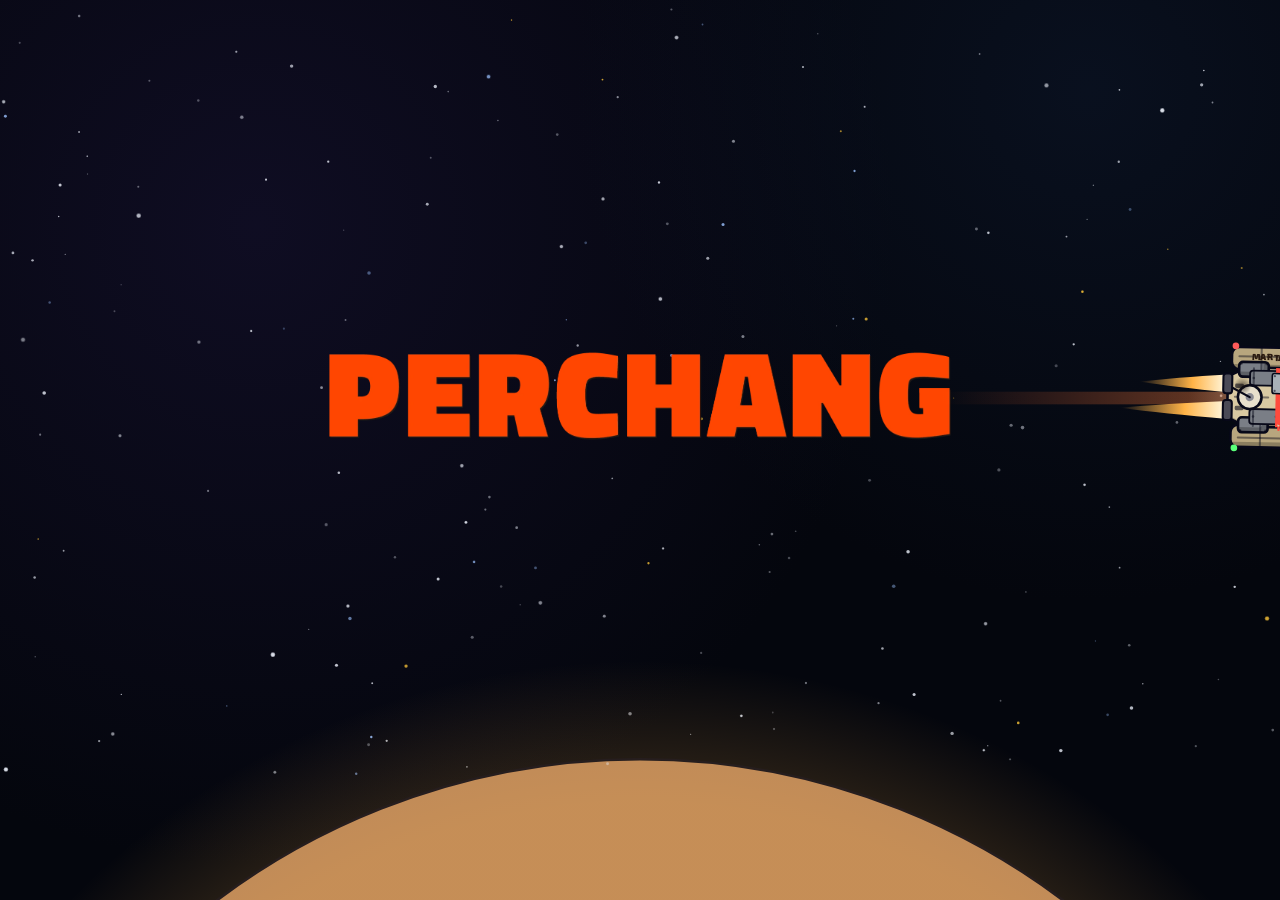
==== commit fd568aa7: "Space Combat FTUE: Torch the Depots plans and flies in Type 3.5 The designer's doc "Space Combat FTU" ====
--- a/game/index.html
+++ b/game/index.html
@@ -427,6 +427,7 @@
 <script src="js/ops-core.js"></script>
 <script src="js/sim-hc35.js"></script>
 <script src="js/arena-hc35.js"></script>
+<script src="js/ftue35.js"></script>
 <script src="js/flight-rec.js"></script>
 <script src="js/space35.js"></script>
 <script src="js/ground.js"></script>
--- a/game/ui/arena.css
+++ b/game/ui/arena.css
@@ -701,3 +701,24 @@
 @keyframes h35-reqin{0%{box-shadow:0 0 0 0 rgba(255,200,58,.9);}100%{box-shadow:0 0 0 14px rgba(255,200,58,0);}}
 #arHc .h35-ans__note{display:block;font-style:normal;font-size:11px;color:var(--sr-hazard);}
 @media (prefers-reduced-motion:reduce){#arHc .h35-req.is-new{animation:none;outline:2px solid var(--sr-gold);}}
+
+/* ---------- the Space Combat FTUE (game/js/ftue35.js): the intro window, its pointer, coach cards and the click ring ---------- */
+#ftue35{position:fixed;inset:0;z-index:9000;pointer-events:none;}
+#ftue35 .f35-intro{position:absolute;inset:0;display:flex;align-items:center;justify-content:center;pointer-events:auto;}
+#ftue35 .f35-intro[hidden],#ftue35 [hidden]{display:none;}
+#ftue35 .f35-scrim{position:absolute;inset:0;background:rgba(4,6,18,.72);}
+#ftue35 .f35-win{position:relative;width:min(620px,calc(100vw - 32px));}
+#ftue35 .f35-page{margin-left:auto;font:800 var(--sr-fs-xs)/1 var(--sr-font-ui);letter-spacing:.08em;color:var(--sr-text-3);}
+#ftue35 .f35-art{border-radius:var(--sr-r);overflow:hidden;border:var(--sr-line) solid var(--sr-ink);margin-bottom:14px;}
+#ftue35 .f35-art canvas{display:block;width:100%;height:auto;}
+#ftue35 .f35-text{margin:0;font:600 var(--sr-fs-md)/1.5 var(--sr-font-ui);color:var(--sr-text);}
+#ftue35 .f35-text b{color:var(--sr-gold);font-weight:800;}
+#ftue35 .sr-coach.f35-coach{position:absolute;display:block;width:330px;pointer-events:none;}
+#ftue35 .f35-coach .sr-btn{pointer-events:auto;}
+#ftue35 .f35-n{margin-left:auto;font:800 11px/1 var(--sr-font-ui);opacity:.6;}
+#ftue35 .sr-pointer.f35-ptr{position:absolute;}
+#ftue35 .f35-ptr.below{flex-direction:column-reverse;}
+#ftue35 .f35-ptr.below .sr-pointer__arrow{border-top-color:transparent;border-bottom:12px solid var(--sr-gold);margin-top:0;margin-bottom:4px;}
+#ftue35 .f35-ring{position:absolute;border:3px solid var(--sr-gold);border-radius:12px;box-shadow:0 0 0 4px rgba(255,196,64,.25);animation:f35-pulse 1.3s ease-in-out infinite;}
+@keyframes f35-pulse{0%,100%{box-shadow:0 0 0 2px rgba(255,196,64,.5);}50%{box-shadow:0 0 0 10px rgba(255,196,64,0);}}
+@media (prefers-reduced-motion:reduce){#ftue35 .f35-ring{animation:none;}}
